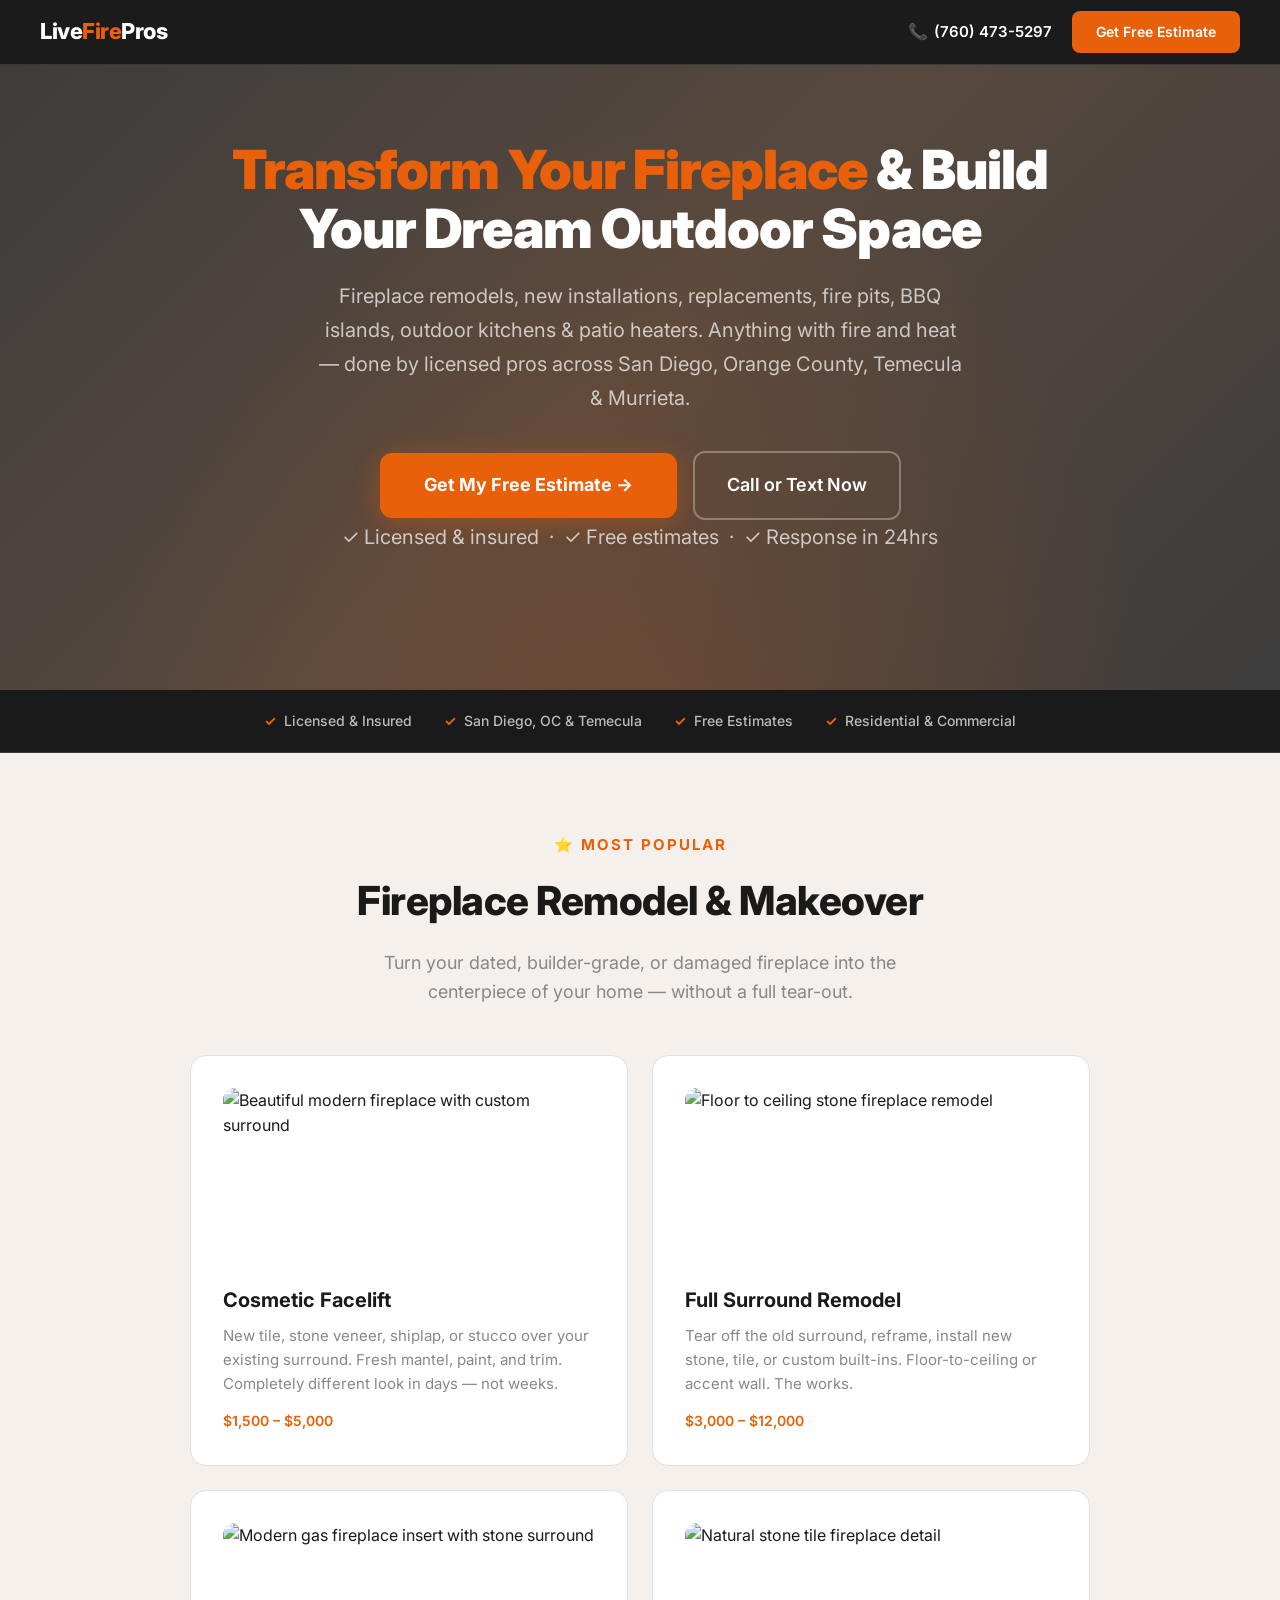
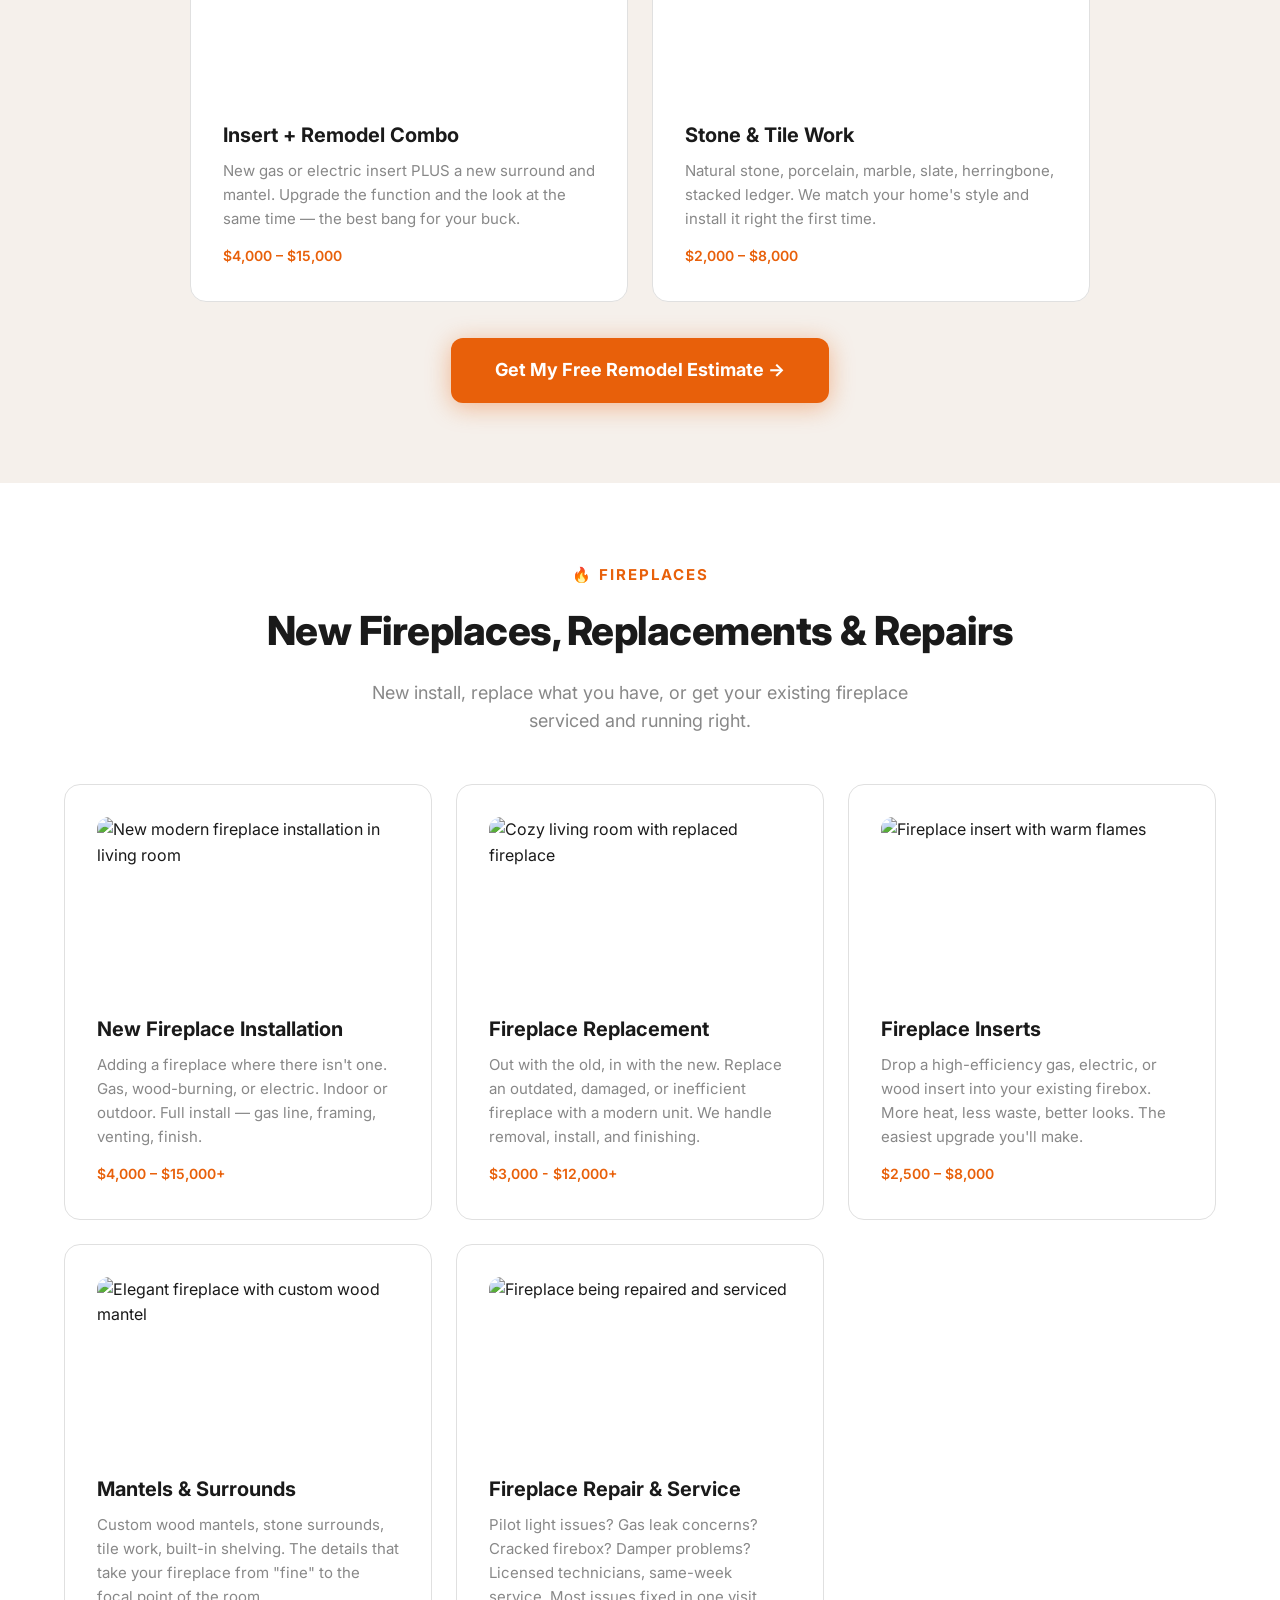
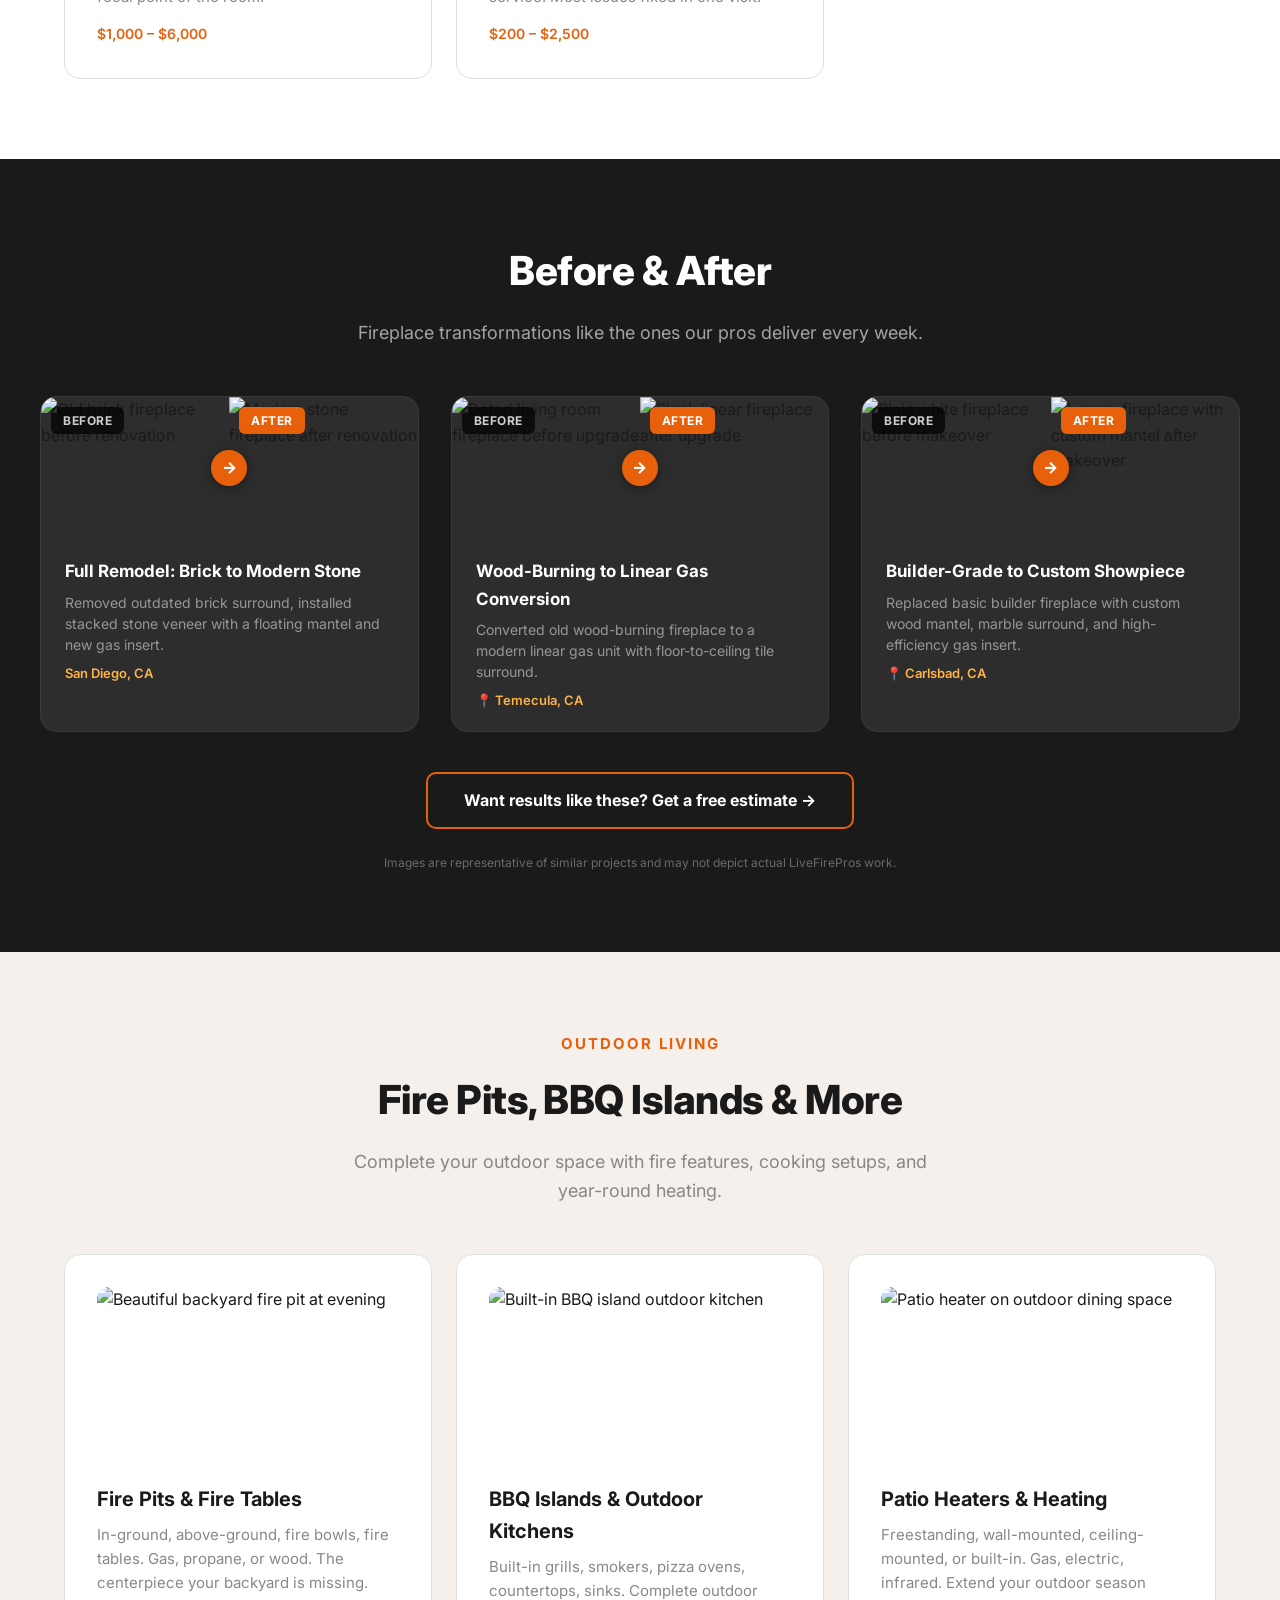
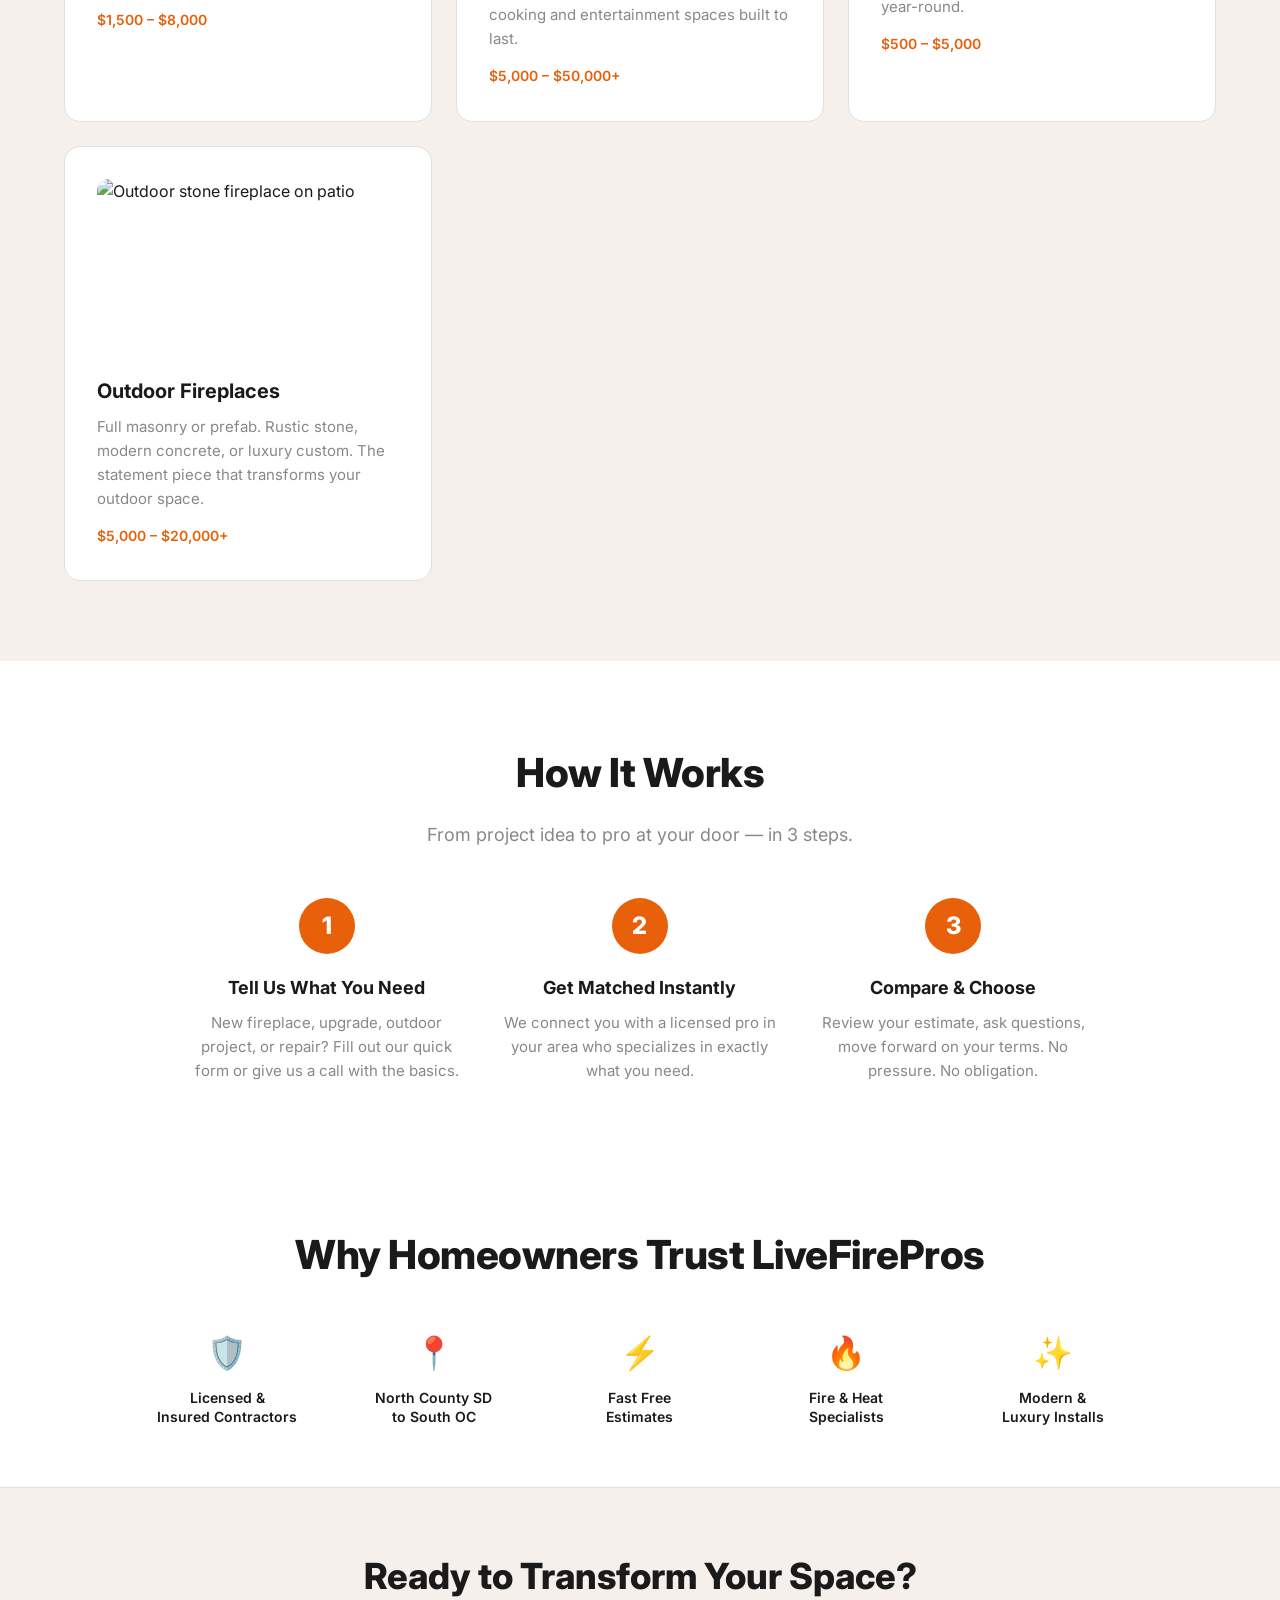
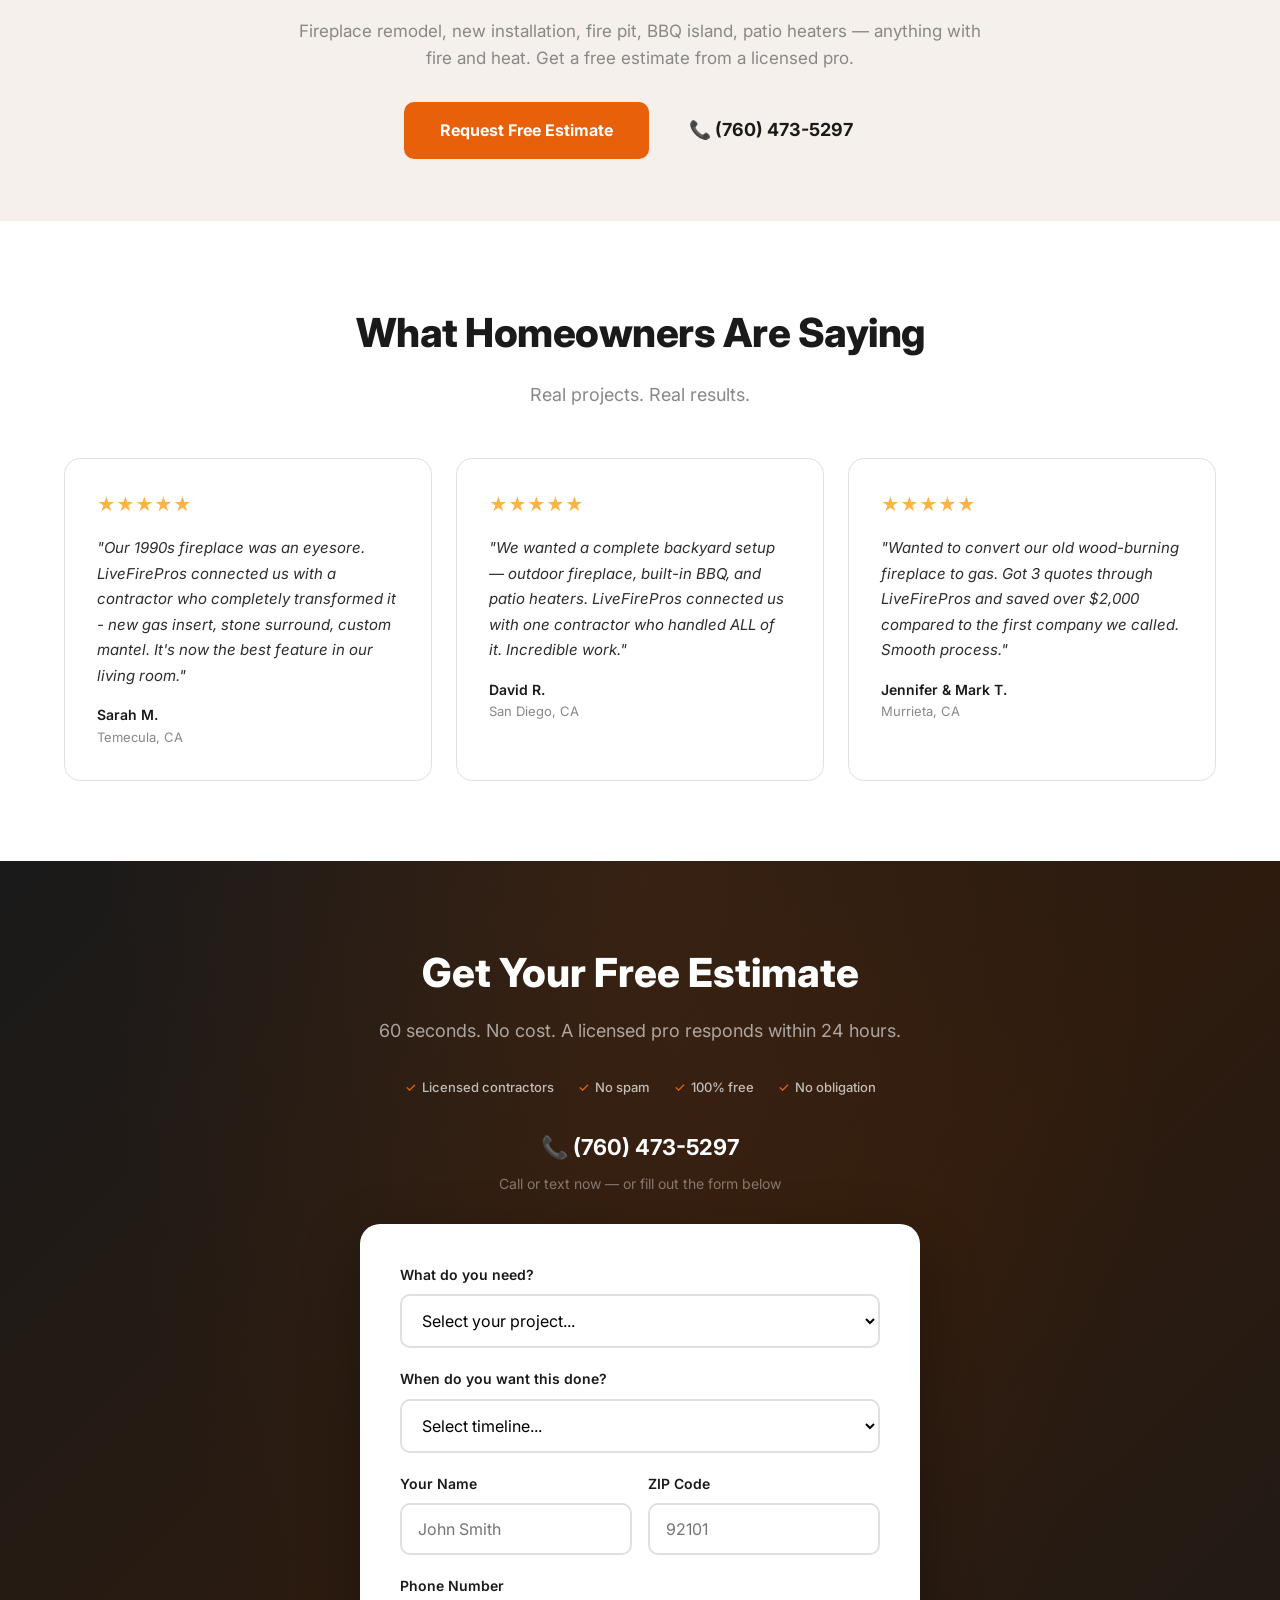
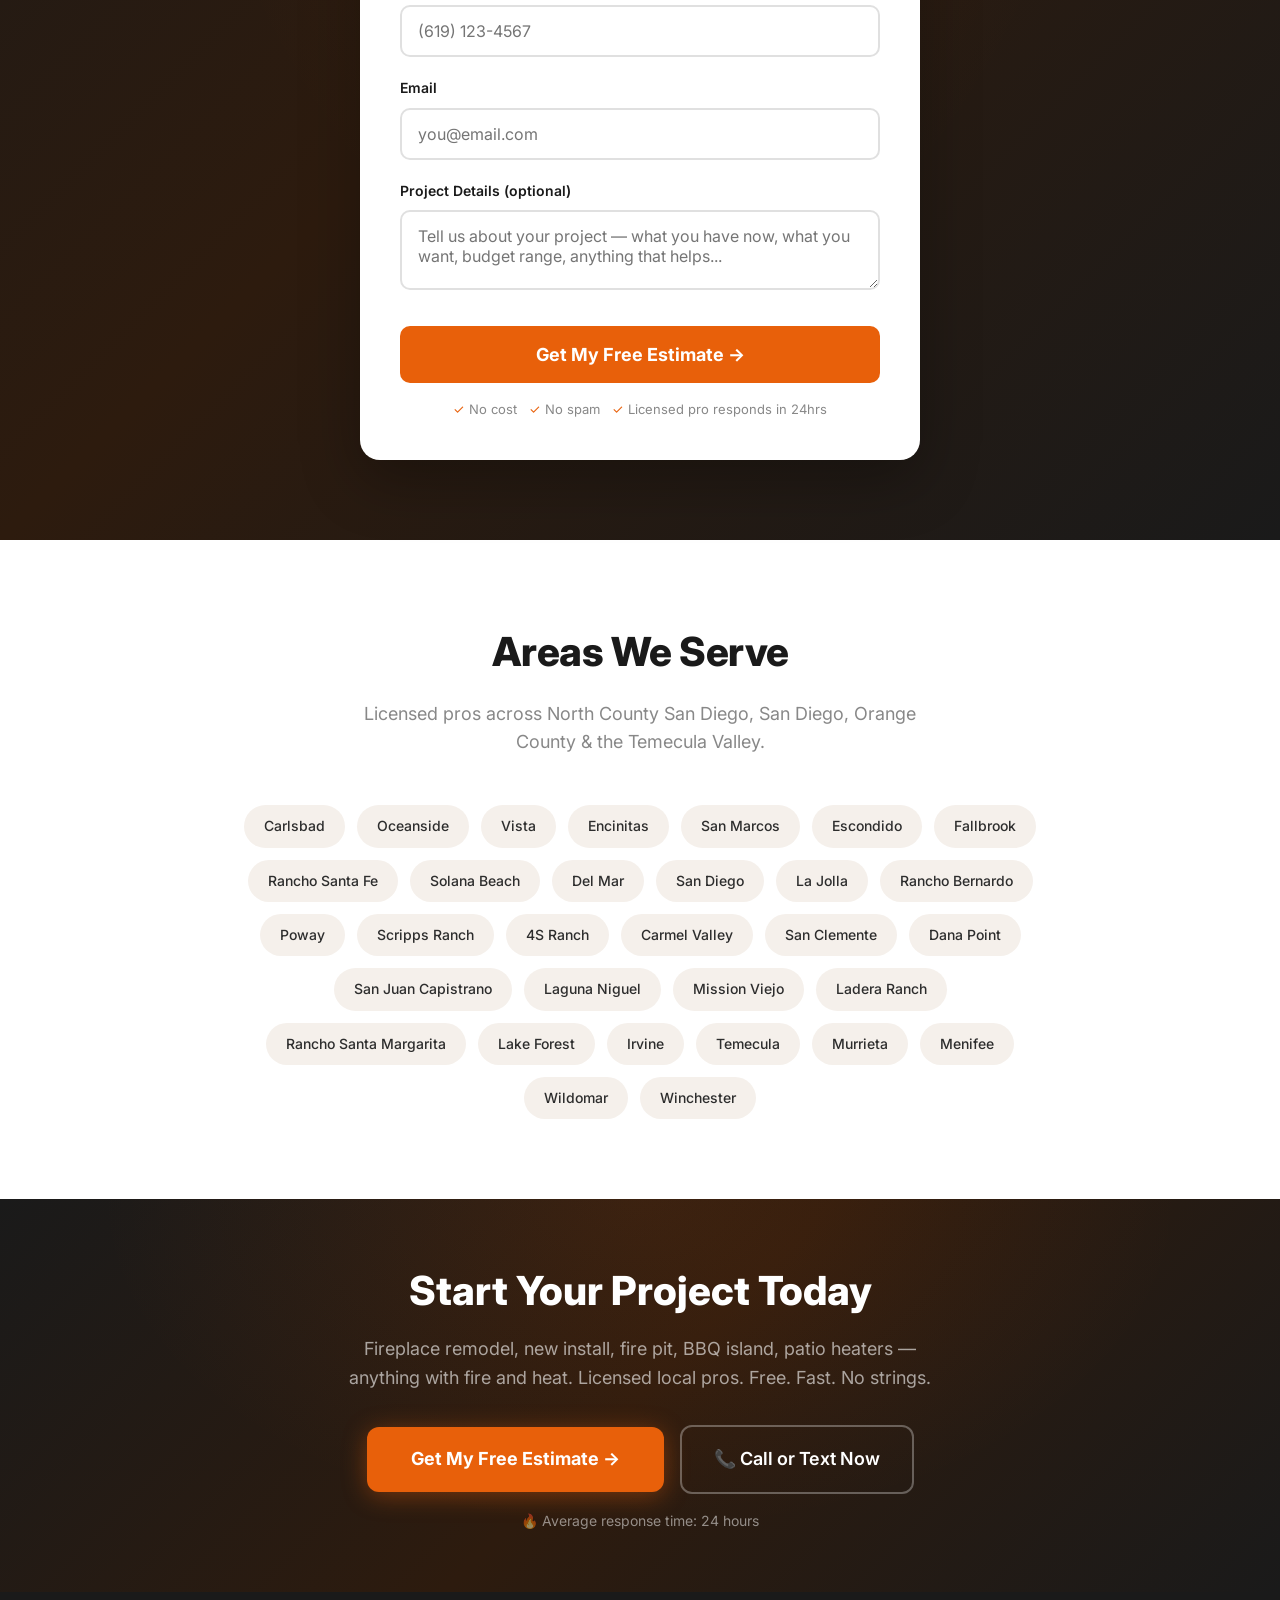
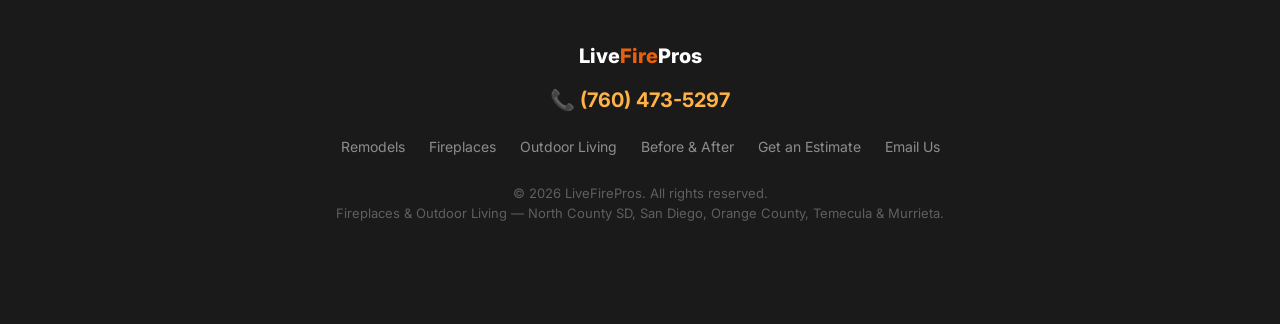
==== index.html @ 53ca2e77 "Add index.html - LiveFirePros main site" ====
<!DOCTYPE html>
<html lang="en">
<head>
  <meta charset="UTF-8">
  <meta name="viewport" content="width=device-width, initial-scale=1.0">
  <title>LiveFirePros — Fireplace Remodel, Installation & Outdoor Living | San Diego, South OC, Temecula</title>
  <meta name="description" content="Fireplace remodels, new installations, replacements, fire pits, BBQ islands, outdoor kitchens & patio heaters. Free estimates from licensed pros in San Diego, North County, Orange County, Temecula & Murrieta.">
  <link rel="preconnect" href="https://fonts.googleapis.com">
  <link href="https://fonts.googleapis.com/css2?family=Inter:wght@400;500;600;700;800;900&display=swap" rel="stylesheet">
  <style>
    *, *::before, *::after { margin: 0; padding: 0; box-sizing: border-box; }

    :root {
      --fire: #E8600A;
      --fire-dark: #C44D00;
      --fire-light: #FF8533;
      --ember: #FFB347;
      --dark: #1A1A1A;
      --dark2: #2D2D2D;
      --dark3: #3A3A3A;
      --light: #F5F0EB;
      --white: #FFFFFF;
      --gray: #888888;
      --gray-light: #E0E0E0;
    }

    html { scroll-behavior: smooth; }

    body {
      font-family: 'Inter', -apple-system, BlinkMacSystemFont, sans-serif;
      color: var(--dark);
      background: var(--white);
      line-height: 1.6;
      -webkit-font-smoothing: antialiased;
    }

    /* === NAV === */
    nav {
      position: fixed; top: 0; width: 100%; z-index: 1000;
      background: rgba(26,26,26,0.97);
      backdrop-filter: blur(10px);
      padding: 0 24px;
      border-bottom: 1px solid var(--dark3);
    }
    .nav-inner {
      max-width: 1200px; margin: 0 auto;
      display: flex; align-items: center; justify-content: space-between;
      height: 64px;
    }
    .logo {
      font-size: 22px; font-weight: 800; color: var(--white);
      text-decoration: none; letter-spacing: -0.5px;
    }
    .logo span { color: var(--fire); }
    .nav-right { display: flex; align-items: center; gap: 20px; }
    .nav-phone {
      color: var(--white); text-decoration: none;
      font-weight: 600; font-size: 15px;
      display: flex; align-items: center; gap: 6px;
      transition: color 0.2s;
    }
    .nav-phone:hover { color: var(--fire); }
    .nav-phone-icon { font-size: 16px; }
    .nav-cta {
      background: var(--fire); color: var(--white);
      padding: 10px 24px; border-radius: 8px;
      text-decoration: none; font-weight: 600; font-size: 14px;
      transition: background 0.2s;
    }
    .nav-cta:hover { background: var(--fire-dark); }

    /* === STICKY MOBILE CALL === */
    .mobile-call {
      display: none;
      position: fixed; bottom: 0; left: 0; right: 0;
      z-index: 999;
      background: var(--fire);
      padding: 16px;
      text-align: center;
    }
    .mobile-call a {
      color: var(--white); text-decoration: none;
      font-weight: 700; font-size: 18px;
      display: flex; align-items: center; justify-content: center; gap: 10px;
    }

    /* === HERO === */
    .hero {
      background: linear-gradient(135deg, rgba(26,26,26,0.85) 0%, rgba(45,27,14,0.8) 50%, rgba(26,26,26,0.85) 100%),
                  url('https://images.unsplash.com/photo-1600607687939-ce8a6c25118c?w=1400&h=800&fit=crop&crop=center') center/cover no-repeat;
      padding: 140px 24px 100px;
      text-align: center;
      position: relative;
      overflow: hidden;
    }
    .hero::before {
      content: '';
      position: absolute; top: 0; left: 0; right: 0; bottom: 0;
      background: radial-gradient(ellipse at 50% 120%, rgba(232,96,10,0.2) 0%, transparent 60%);
    }
    .hero-content { position: relative; max-width: 900px; margin: 0 auto; }
    .hero h1 {
      font-size: clamp(32px, 5vw, 54px);
      font-weight: 900; color: var(--white);
      line-height: 1.1; margin-bottom: 20px;
      letter-spacing: -1px;
    }
    .hero h1 .highlight { color: var(--fire); }
    .hero p {
      font-size: clamp(16px, 2.2vw, 20px);
      color: rgba(255,255,255,0.7);
      max-width: 650px; margin: 0 auto 36px;
      line-height: 1.7;
    }
    .hero-buttons {
      display: flex; align-items: center; justify-content: center;
      gap: 16px; flex-wrap: wrap;
    }
    .hero-cta {
      display: inline-block;
      background: var(--fire); color: var(--white);
      padding: 18px 44px; border-radius: 12px;
      text-decoration: none; font-weight: 700; font-size: 18px;
      transition: all 0.2s;
      box-shadow: 0 4px 24px rgba(232,96,10,0.4);
    }
    .hero-cta:hover {
      background: var(--fire-light);
      transform: translateY(-2px);
      box-shadow: 0 8px 32px rgba(232,96,10,0.5);
    }
    .hero-phone {
      display: inline-flex; align-items: center; gap: 8px;
      color: var(--white); text-decoration: none;
      font-weight: 600; font-size: 18px;
      padding: 18px 32px;
      border: 2px solid rgba(255,255,255,0.3);
      border-radius: 12px;
      transition: all 0.2s;
    }
    .hero-phone:hover {
      border-color: var(--fire);
      background: rgba(232,96,10,0.1);
    }
    .hero-sub {
      margin-top: 20px;
      font-size: 14px; color: rgba(255,255,255,0.5);
    }

    /* === TRUST BAR === */
    .trust-bar {
      background: var(--dark);
      padding: 20px 24px;
      border-bottom: 1px solid var(--dark3);
    }
    .trust-inner {
      max-width: 900px; margin: 0 auto;
      display: flex; justify-content: center; gap: 32px; flex-wrap: wrap;
    }
    .trust-item {
      color: rgba(255,255,255,0.7);
      font-size: 14px; font-weight: 500;
      display: flex; align-items: center; gap: 8px;
    }
    .trust-check { color: var(--fire); font-weight: 700; }

    /* === SECTIONS === */
    .section { padding: 80px 24px; max-width: 1200px; margin: 0 auto; }
    .section-dark { background: var(--light); max-width: 100%; }
    .section-dark .section-inner {
      max-width: 1200px; margin: 0 auto; padding: 80px 24px;
    }
    .section-title {
      font-size: clamp(28px, 4vw, 40px);
      font-weight: 800; text-align: center;
      margin-bottom: 16px; letter-spacing: -0.5px;
    }
    .section-subtitle {
      text-align: center; color: var(--gray);
      font-size: 18px; margin-bottom: 48px;
      max-width: 600px; margin-left: auto; margin-right: auto;
    }

    /* === SERVICES GRID === */
    .services-grid {
      display: grid;
      grid-template-columns: repeat(auto-fit, minmax(300px, 1fr));
      gap: 24px;
    }
    .service-card {
      background: var(--white);
      border: 1px solid var(--gray-light);
      border-radius: 16px; padding: 32px;
      transition: all 0.2s;
    }
    .section-dark .service-card { background: var(--white); }
    .service-card:hover {
      border-color: var(--fire);
      box-shadow: 0 8px 32px rgba(232,96,10,0.08);
      transform: translateY(-2px);
    }
    .service-icon { font-size: 36px; margin-bottom: 16px; display: block; }
    .service-card h3 { font-size: 20px; font-weight: 700; margin-bottom: 8px; }
    .service-card p {
      color: var(--gray); font-size: 15px;
      margin-bottom: 12px; line-height: 1.6;
    }
    .service-price { font-size: 14px; font-weight: 600; color: var(--fire); }
    .service-card-img {
      width: 100%; height: 180px; object-fit: cover;
      border-radius: 12px; margin-bottom: 16px; display: block;
    }

    /* === SERVICE SECTION LABEL === */
    .service-section-label {
      text-align: center;
      font-size: 15px;
      font-weight: 700;
      text-transform: uppercase;
      letter-spacing: 2px;
      color: var(--fire);
      margin-bottom: 12px;
    }

    /* === HOW IT WORKS === */
    .steps {
      display: grid;
      grid-template-columns: repeat(auto-fit, minmax(250px, 1fr));
      gap: 40px; max-width: 900px; margin: 0 auto;
    }
    .step { text-align: center; }
    .step-number {
      width: 56px; height: 56px;
      background: var(--fire); color: var(--white);
      border-radius: 50%;
      display: flex; align-items: center; justify-content: center;
      font-size: 24px; font-weight: 800;
      margin: 0 auto 20px;
    }
    .step h3 { font-size: 18px; font-weight: 700; margin-bottom: 8px; }
    .step p { color: var(--gray); font-size: 15px; line-height: 1.6; }

    /* === BEFORE & AFTER GALLERY === */
    .gallery-section {
      background: var(--dark);
      padding: 80px 24px;
    }
    .gallery-section .section-title { color: var(--white); }
    .gallery-section .section-subtitle { color: rgba(255,255,255,0.6); }
    .gallery-grid {
      max-width: 1200px; margin: 0 auto;
      display: grid;
      grid-template-columns: repeat(auto-fit, minmax(340px, 1fr));
      gap: 32px;
    }
    .gallery-card {
      background: var(--dark2);
      border-radius: 16px; overflow: hidden;
      border: 1px solid var(--dark3);
      transition: all 0.3s;
    }
    .gallery-card:hover {
      border-color: var(--fire);
      transform: translateY(-4px);
      box-shadow: 0 12px 40px rgba(232,96,10,0.15);
    }
    .gallery-images {
      display: grid; grid-template-columns: 1fr 1fr;
      position: relative;
    }
    .gallery-img-wrap {
      position: relative; aspect-ratio: 4/3; overflow: hidden;
    }
    .gallery-img-wrap img {
      width: 100%; height: 100%; object-fit: cover; display: block;
    }
    .gallery-label {
      position: absolute; top: 10px; left: 10px;
      padding: 4px 12px; border-radius: 6px;
      font-size: 12px; font-weight: 700;
      text-transform: uppercase; letter-spacing: 0.5px;
    }
    .label-before { background: rgba(0,0,0,0.7); color: rgba(255,255,255,0.8); }
    .label-after { background: var(--fire); color: var(--white); }
    .gallery-arrow {
      position: absolute; top: 50%; left: 50%;
      transform: translate(-50%, -50%);
      width: 36px; height: 36px;
      background: var(--fire); color: var(--white);
      border-radius: 50%;
      display: flex; align-items: center; justify-content: center;
      font-size: 16px; font-weight: 800; z-index: 2;
      box-shadow: 0 2px 12px rgba(0,0,0,0.4);
    }
    .gallery-info { padding: 20px 24px; }
    .gallery-info h3 {
      color: var(--white); font-size: 17px;
      font-weight: 700; margin-bottom: 6px;
    }
    .gallery-info p {
      color: rgba(255,255,255,0.5);
      font-size: 14px; line-height: 1.5;
    }
    .gallery-info .gallery-location {
      color: var(--ember); font-size: 13px;
      font-weight: 600; margin-top: 8px;
    }
    .gallery-cta {
      text-align: center;
      margin-top: 40px;
    }
    .gallery-cta a {
      display: inline-block;
      border: 2px solid var(--fire);
      color: var(--white);
      padding: 14px 36px;
      border-radius: 10px;
      text-decoration: none;
      font-weight: 700;
      font-size: 16px;
      transition: all 0.2s;
    }
    .gallery-cta a:hover {
      background: var(--fire);
    }

    /* === TRUST BADGES SECTION === */
    .trust-section {
      background: var(--white);
      padding: 60px 24px;
      max-width: 100%;
      border-bottom: 1px solid var(--gray-light);
    }
    .trust-grid {
      max-width: 1000px; margin: 0 auto;
      display: grid;
      grid-template-columns: repeat(auto-fit, minmax(170px, 1fr));
      gap: 32px; text-align: center;
    }
    .trust-badge {
      display: flex; flex-direction: column;
      align-items: center; gap: 10px;
    }
    .trust-badge-icon { font-size: 32px; }
    .trust-badge-text {
      font-size: 14px; font-weight: 600;
      color: var(--dark); line-height: 1.4;
    }

    /* === TESTIMONIALS === */
    .testimonials {
      display: grid;
      grid-template-columns: repeat(auto-fit, minmax(300px, 1fr));
      gap: 24px;
    }
    .testimonial {
      background: var(--white);
      border: 1px solid var(--gray-light);
      border-radius: 16px; padding: 32px;
    }
    .testimonial-stars { color: var(--ember); font-size: 18px; margin-bottom: 16px; }
    .testimonial p {
      font-size: 15px; line-height: 1.7;
      color: var(--dark2); margin-bottom: 16px; font-style: italic;
    }
    .testimonial-author { font-size: 14px; font-weight: 600; color: var(--dark); }
    .testimonial-location { font-size: 13px; color: var(--gray); }

    /* === MID-PAGE CTA === */
    .mid-cta {
      background: var(--light); padding: 60px 24px; text-align: center;
    }
    .mid-cta-inner { max-width: 700px; margin: 0 auto; }
    .mid-cta h2 {
      font-size: clamp(24px, 3.5vw, 36px);
      font-weight: 800; margin-bottom: 12px;
    }
    .mid-cta p { color: var(--gray); font-size: 17px; margin-bottom: 28px; }
    .mid-cta-buttons {
      display: flex; justify-content: center; align-items: center;
      gap: 16px; flex-wrap: wrap;
    }
    .mid-cta .cta-btn {
      display: inline-block; background: var(--fire); color: var(--white);
      padding: 16px 36px; border-radius: 10px;
      text-decoration: none; font-weight: 700; font-size: 16px;
      transition: all 0.2s;
    }
    .mid-cta .cta-btn:hover { background: var(--fire-dark); }
    .mid-cta .cta-phone {
      display: inline-flex; align-items: center; gap: 8px;
      color: var(--dark); text-decoration: none;
      font-weight: 700; font-size: 18px;
      padding: 16px 24px; transition: color 0.2s;
    }
    .mid-cta .cta-phone:hover { color: var(--fire); }

    /* === QUOTE FORM === */
    .form-section {
      background: linear-gradient(135deg, #1A1A1A 0%, #2D1B0E 50%, #1A1A1A 100%);
      padding: 80px 24px; text-align: center; position: relative;
    }
    .form-section::before {
      content: '';
      position: absolute; top: 0; left: 0; right: 0; bottom: 0;
      background: radial-gradient(ellipse at 50% 0%, rgba(232,96,10,0.1) 0%, transparent 60%);
    }
    .form-wrapper { position: relative; max-width: 560px; margin: 0 auto; }
    .form-section h2 {
      font-size: clamp(28px, 4vw, 40px);
      font-weight: 800; color: var(--white); margin-bottom: 12px;
    }
    .form-section .section-subtitle {
      color: rgba(255,255,255,0.6); margin-bottom: 32px;
    }
    .form-trust {
      display: flex; justify-content: center; gap: 24px;
      flex-wrap: wrap; margin-bottom: 32px;
    }
    .form-trust-item {
      color: rgba(255,255,255,0.7); font-size: 13px; font-weight: 500;
      display: flex; align-items: center; gap: 6px;
    }
    .form-trust-item .check { color: var(--fire); }
    .form-phone { margin-bottom: 28px; }
    .form-phone a {
      color: var(--white); text-decoration: none;
      font-size: 22px; font-weight: 700;
      display: inline-flex; align-items: center; gap: 10px;
      transition: color 0.2s;
    }
    .form-phone a:hover { color: var(--ember); }
    .form-phone .or-text {
      display: block; color: rgba(255,255,255,0.4);
      font-size: 14px; margin-top: 8px; font-weight: 400;
    }
    .quote-form {
      background: var(--white); border-radius: 20px;
      padding: 40px; text-align: left;
      box-shadow: 0 20px 60px rgba(0,0,0,0.3);
    }
    .form-group { margin-bottom: 20px; }
    .form-group label {
      display: block; font-size: 14px; font-weight: 600;
      margin-bottom: 8px; color: var(--dark);
    }
    .form-group select,
    .form-group input,
    .form-group textarea {
      width: 100%; padding: 14px 16px;
      border: 2px solid var(--gray-light);
      border-radius: 10px; font-size: 16px;
      font-family: inherit; transition: border-color 0.2s;
      background: var(--white); appearance: auto;
    }
    .form-group textarea { resize: vertical; min-height: 80px; }
    .form-group select:focus,
    .form-group input:focus,
    .form-group textarea:focus { outline: none; border-color: var(--fire); }
    .form-row { display: grid; grid-template-columns: 1fr 1fr; gap: 16px; }
    .form-submit {
      width: 100%; background: var(--fire); color: var(--white);
      padding: 18px; border: none; border-radius: 10px;
      font-size: 18px; font-weight: 700; cursor: pointer;
      transition: all 0.2s; font-family: inherit; margin-top: 8px;
    }
    .form-submit:hover { background: var(--fire-dark); transform: translateY(-1px); }
    .form-note {
      text-align: center; margin-top: 16px;
      font-size: 13px; color: var(--gray);
    }
    .form-note .check { color: var(--fire); }

    /* === LOCATIONS === */
    .locations { text-align: center; }
    .location-tags {
      display: flex; flex-wrap: wrap; justify-content: center;
      gap: 12px; max-width: 800px; margin: 0 auto;
    }
    .location-tag {
      background: var(--light); padding: 10px 20px;
      border-radius: 100px; font-size: 14px; font-weight: 500;
      color: var(--dark2); transition: all 0.2s;
    }
    .location-tag:hover { background: var(--fire); color: var(--white); }

    /* === FOOTER === */
    footer {
      background: var(--dark); color: rgba(255,255,255,0.6);
      padding: 48px 24px 100px; text-align: center;
    }
    .footer-inner { max-width: 900px; margin: 0 auto; }
    .footer-logo {
      font-size: 20px; font-weight: 800;
      color: var(--white); margin-bottom: 12px;
    }
    .footer-logo span { color: var(--fire); }
    .footer-phone { margin-bottom: 20px; }
    .footer-phone a {
      color: var(--ember); text-decoration: none;
      font-size: 20px; font-weight: 700; transition: color 0.2s;
    }
    .footer-phone a:hover { color: var(--fire-light); }
    .footer-links {
      display: flex; justify-content: center; gap: 24px;
      flex-wrap: wrap; margin-bottom: 24px;
    }
    .footer-links a {
      color: rgba(255,255,255,0.5); text-decoration: none;
      font-size: 14px; transition: color 0.2s;
    }
    .footer-links a:hover { color: var(--fire); }
    .footer-copy { font-size: 13px; color: rgba(255,255,255,0.3); }

    /* === RESPONSIVE === */
    @media (max-width: 768px) {
      .mobile-call { display: block; }
      footer { padding-bottom: 120px; }
      .nav-phone { display: none; }
      .gallery-grid { grid-template-columns: 1fr; max-width: 480px; }
    }
    @media (max-width: 640px) {
      .hero { padding: 120px 20px 80px; }
      .hero-cta { padding: 16px 32px; font-size: 16px; }
      .hero-phone { padding: 14px 24px; font-size: 16px; }
      .trust-inner { gap: 16px; }
      .trust-item { font-size: 12px; }
      .form-row { grid-template-columns: 1fr; }
      .quote-form { padding: 28px 20px; }
      .section { padding: 60px 20px; }
      .nav-cta { padding: 8px 16px; font-size: 13px; }
      .steps { gap: 32px; }
      .service-card { padding: 24px; }
      .trust-grid { grid-template-columns: repeat(2, 1fr); gap: 24px; }
      .gallery-grid { grid-template-columns: 1fr; }
    }
  </style>
</head>
<body>

  <!-- NAV -->
  <nav>
    <div class="nav-inner">
      <a href="/" class="logo">Live<span>Fire</span>Pros</a>
      <div class="nav-right">
        <a href="tel:+17604735297" class="nav-phone">
          <span class="nav-phone-icon">📞</span> (760) 473-5297
        </a>
        <a href="#quote" class="nav-cta">Get Free Estimate</a>
      </div>
    </div>
  </nav>

  <!-- HERO -->
  <section class="hero">
    <div class="hero-content">
      <h1><span class="highlight">Transform Your Fireplace</span> & Build Your Dream Outdoor Space</h1>
      <p>Fireplace remodels, new installations, replacements, fire pits, BBQ islands, outdoor kitchens & patio heaters. Anything with fire and heat — done by licensed pros across San Diego, Orange County, Temecula & Murrieta.</p>
      <div class="hero-buttons">
        <a href="#quote" class="hero-cta">Get My Free Estimate →</a>
        <a href="tel:+17604735297" class="hero-phone">Call or Text Now</a>
      </div>
      <p class="hero-sub">✓ Licensed & insured &nbsp;·&nbsp; ✓ Free estimates &nbsp;·&nbsp; ✓ Response in 24hrs</p>
    </div>
  </section>

  <!-- TRUST BAR -->
  <div class="trust-bar">
    <div class="trust-inner">
      <div class="trust-item"><span class="trust-check">✓</span> Licensed & Insured</div>
      <div class="trust-item"><span class="trust-check">✓</span> San Diego, OC & Temecula</div>
      <div class="trust-item"><span class="trust-check">✓</span> Free Estimates</div>
      <div class="trust-item"><span class="trust-check">✓</span> Residential & Commercial</div>
    </div>
  </div>

  <!-- FIREPLACE REMODEL HERO SECTION -->
  <section class="section-dark" id="remodel">
    <div class="section-inner">
      <div class="service-section-label">⭐ Most Popular</div>
      <h2 class="section-title">Fireplace Remodel & Makeover</h2>
      <p class="section-subtitle">Turn your dated, builder-grade, or damaged fireplace into the centerpiece of your home — without a full tear-out.</p>
      <div class="services-grid" style="max-width:900px; margin:0 auto;">

        <div class="service-card">
          <img class="service-card-img" src="https://images.unsplash.com/photo-1600585154526-990dced4db0d?w=600&h=400&fit=crop&crop=center" alt="Beautiful modern fireplace with custom surround" loading="lazy">
          <h3>Cosmetic Facelift</h3>
          <p>New tile, stone veneer, shiplap, or stucco over your existing surround. Fresh mantel, paint, and trim. Completely different look in days — not weeks.</p>
          <span class="service-price">$1,500 – $5,000</span>
        </div>

        <div class="service-card">
          <img class="service-card-img" src="https://images.unsplash.com/photo-1615529328331-f8917597711f?w=600&h=400&fit=crop&crop=center" alt="Floor to ceiling stone fireplace remodel" loading="lazy">
          <h3>Full Surround Remodel</h3>
          <p>Tear off the old surround, reframe, install new stone, tile, or custom built-ins. Floor-to-ceiling or accent wall. The works.</p>
          <span class="service-price">$3,000 – $12,000</span>
        </div>

        <div class="service-card">
          <img class="service-card-img" src="https://images.unsplash.com/photo-1598928636135-d146006ff4be?w=600&h=400&fit=crop&crop=center" alt="Modern gas fireplace insert with stone surround" loading="lazy">
          <h3>Insert + Remodel Combo</h3>
          <p>New gas or electric insert PLUS a new surround and mantel. Upgrade the function and the look at the same time — the best bang for your buck.</p>
          <span class="service-price">$4,000 – $15,000</span>
        </div>

        <div class="service-card">
          <img class="service-card-img" src="https://images.unsplash.com/photo-1600573472592-401b489a3cdc?w=600&h=400&fit=crop&crop=center" alt="Natural stone tile fireplace detail" loading="lazy">
          <h3>Stone & Tile Work</h3>
          <p>Natural stone, porcelain, marble, slate, herringbone, stacked ledger. We match your home's style and install it right the first time.</p>
          <span class="service-price">$2,000 – $8,000</span>
        </div>

      </div>
      <div style="text-align:center; margin-top:36px;">
        <a href="#quote" class="hero-cta" style="display:inline-block;">Get My Free Remodel Estimate →</a>
      </div>
    </div>
  </section>

  <!-- FIREPLACE SERVICES -->
  <section class="section" id="services">
    <div class="service-section-label">🔥 Fireplaces</div>
    <h2 class="section-title">New Fireplaces, Replacements & Repairs</h2>
    <p class="section-subtitle">New install, replace what you have, or get your existing fireplace serviced and running right.</p>
    <div class="services-grid">

      <div class="service-card">
        <img class="service-card-img" src="https://images.unsplash.com/photo-1600566753190-17f0baa2a6c3?w=600&h=400&fit=crop&crop=center" alt="New modern fireplace installation in living room" loading="lazy">
        <h3>New Fireplace Installation</h3>
        <p>Adding a fireplace where there isn't one. Gas, wood-burning, or electric. Indoor or outdoor. Full install — gas line, framing, venting, finish.</p>
        <span class="service-price">$4,000 – $15,000+</span>
      </div>

      <div class="service-card">
        <img class="service-card-img" src="https://images.unsplash.com/photo-1600210492493-0946911123ea?w=600&h=400&fit=crop&crop=center" alt="Cozy living room with replaced fireplace" loading="lazy">
        <h3>Fireplace Replacement</h3>
        <p>Out with the old, in with the new. Replace an outdated, damaged, or inefficient fireplace with a modern unit. We handle removal, install, and finishing.</p>
        <span class="service-price">$3,000 - $12,000+</span>
      </div>

      <div class="service-card">
        <img class="service-card-img" src="https://images.unsplash.com/photo-1543076499-a6133cb932fd?w=600&h=400&fit=crop&crop=center" alt="Fireplace insert with warm flames" loading="lazy">
        <h3>Fireplace Inserts</h3>
        <p>Drop a high-efficiency gas, electric, or wood insert into your existing firebox. More heat, less waste, better looks. The easiest upgrade you'll make.</p>
        <span class="service-price">$2,500 – $8,000</span>
      </div>

      <div class="service-card">
        <img class="service-card-img" src="https://images.unsplash.com/photo-1600585154340-be6161a56a0c?w=600&h=400&fit=crop&crop=center" alt="Elegant fireplace with custom wood mantel" loading="lazy">
        <h3>Mantels & Surrounds</h3>
        <p>Custom wood mantels, stone surrounds, tile work, built-in shelving. The details that take your fireplace from "fine" to the focal point of the room.</p>
        <span class="service-price">$1,000 – $6,000</span>
      </div>

      <div class="service-card">
        <img class="service-card-img" src="https://images.unsplash.com/photo-1600607687644-c7171b42498f?w=600&h=400&fit=crop&crop=center" alt="Fireplace being repaired and serviced" loading="lazy">
        <h3>Fireplace Repair & Service</h3>
        <p>Pilot light issues? Gas leak concerns? Cracked firebox? Damper problems? Licensed technicians, same-week service. Most issues fixed in one visit.</p>
        <span class="service-price">$200 – $2,500</span>
      </div>

    </div>
  </section>

  <!-- BEFORE & AFTER GALLERY -->
  <section class="gallery-section" id="gallery">
    <h2 class="section-title">Before & After</h2>
    <p class="section-subtitle">Fireplace transformations like the ones our pros deliver every week.</p>
    <div class="gallery-grid">

      <div class="gallery-card">
        <div class="gallery-images">
          <div class="gallery-img-wrap">
            <img src="https://images.unsplash.com/photo-1558618666-fcd25c85f82e?w=600&h=450&fit=crop&crop=center" alt="Old brick fireplace before renovation" loading="lazy">
            <span class="gallery-label label-before">Before</span>
          </div>
          <div class="gallery-img-wrap">
            <img src="https://images.unsplash.com/photo-1600607686527-6fb886090705?w=600&h=450&fit=crop&crop=center" alt="Modern stone fireplace after renovation" loading="lazy">
            <span class="gallery-label label-after">After</span>
          </div>
          <span class="gallery-arrow">→</span>
        </div>
        <div class="gallery-info">
          <h3>Full Remodel: Brick to Modern Stone</h3>
          <p>Removed outdated brick surround, installed stacked stone veneer with a floating mantel and new gas insert.</p>
          <div class="gallery-location">San Diego, CA</div>
        </div>
      </div>

      <div class="gallery-card">
        <div class="gallery-images">
          <div class="gallery-img-wrap">
            <img src="https://images.unsplash.com/photo-1513694203232-719a280e022f?w=600&h=450&fit=crop&crop=center" alt="Dated living room fireplace before upgrade" loading="lazy">
            <span class="gallery-label label-before">Before</span>
          </div>
          <div class="gallery-img-wrap">
            <img src="https://images.unsplash.com/photo-1616046229478-9901c5536a45?w=600&h=450&fit=crop&crop=center" alt="Sleek linear fireplace after upgrade" loading="lazy">
            <span class="gallery-label label-after">After</span>
          </div>
          <span class="gallery-arrow">→</span>
        </div>
        <div class="gallery-info">
          <h3>Wood-Burning to Linear Gas Conversion</h3>
          <p>Converted old wood-burning fireplace to a modern linear gas unit with floor-to-ceiling tile surround.</p>
          <div class="gallery-location">📍 Temecula, CA</div>
        </div>
      </div>

      <div class="gallery-card">
        <div class="gallery-images">
          <div class="gallery-img-wrap">
            <img src="https://images.unsplash.com/photo-1560448204-603b3fc33ddc?w=600&h=450&fit=crop&crop=center" alt="Plain white fireplace before makeover" loading="lazy">
            <span class="gallery-label label-before">Before</span>
          </div>
          <div class="gallery-img-wrap">
            <img src="https://images.unsplash.com/photo-1600585154526-990dced4db0d?w=600&h=450&fit=crop&crop=center" alt="Luxury fireplace with custom mantel after makeover" loading="lazy">
            <span class="gallery-label label-after">After</span>
          </div>
          <span class="gallery-arrow">→</span>
        </div>
        <div class="gallery-info">
          <h3>Builder-Grade to Custom Showpiece</h3>
          <p>Replaced basic builder fireplace with custom wood mantel, marble surround, and high-efficiency gas insert.</p>
          <div class="gallery-location">📍 Carlsbad, CA</div>
        </div>
      </div>

    </div>
    <div class="gallery-cta">
      <a href="#quote">Want results like these? Get a free estimate →</a>
    </div>
    <p style="text-align:center; margin-top:24px; font-size:12px; color:rgba(255,255,255,0.35);">Images are representative of similar projects and may not depict actual LiveFirePros work.</p>
  </section>

  <!-- OUTDOOR LIVING SERVICES -->
  <section class="section-dark" id="outdoor">
    <div class="section-inner">
      <div class="service-section-label">Outdoor Living</div>
      <h2 class="section-title">Fire Pits, BBQ Islands & More</h2>
      <p class="section-subtitle">Complete your outdoor space with fire features, cooking setups, and year-round heating.</p>
      <div class="services-grid">

        <div class="service-card">
          <img class="service-card-img" src="https://images.unsplash.com/photo-1577473403731-a36ec9087f44?w=600&h=400&fit=crop&crop=center" alt="Beautiful backyard fire pit at evening" loading="lazy">
          <h3>Fire Pits & Fire Tables</h3>
          <p>In-ground, above-ground, fire bowls, fire tables. Gas, propane, or wood. The centerpiece your backyard is missing.</p>
          <span class="service-price">$1,500 – $8,000</span>
        </div>

        <div class="service-card">
          <img class="service-card-img" src="https://images.unsplash.com/photo-1529692236671-f1f6cf9683ba?w=600&h=400&fit=crop&crop=center" alt="Built-in BBQ island outdoor kitchen" loading="lazy">
          <h3>BBQ Islands & Outdoor Kitchens</h3>
          <p>Built-in grills, smokers, pizza ovens, countertops, sinks. Complete outdoor cooking and entertainment spaces built to last.</p>
          <span class="service-price">$5,000 – $50,000+</span>
        </div>

        <div class="service-card">
          <img class="service-card-img" src="https://images.unsplash.com/photo-1600585154084-4e5fe7c39198?w=600&h=400&fit=crop&crop=center" alt="Patio heater on outdoor dining space" loading="lazy">
          <h3>Patio Heaters & Heating</h3>
          <p>Freestanding, wall-mounted, ceiling-mounted, or built-in. Gas, electric, infrared. Extend your outdoor season year-round.</p>
          <span class="service-price">$500 – $5,000</span>
        </div>

        <div class="service-card">
          <img class="service-card-img" src="https://images.unsplash.com/photo-1564078516393-cf04bd966897?w=600&h=400&fit=crop&crop=center" alt="Outdoor stone fireplace on patio" loading="lazy">
          <h3>Outdoor Fireplaces</h3>
          <p>Full masonry or prefab. Rustic stone, modern concrete, or luxury custom. The statement piece that transforms your outdoor space.</p>
          <span class="service-price">$5,000 – $20,000+</span>
        </div>

      </div>
    </div>
  </section>

  <!-- HOW IT WORKS -->
  <section class="section">
    <h2 class="section-title">How It Works</h2>
    <p class="section-subtitle">From project idea to pro at your door — in 3 steps.</p>
    <div class="steps">
      <div class="step">
        <div class="step-number">1</div>
        <h3>Tell Us What You Need</h3>
        <p>New fireplace, upgrade, outdoor project, or repair? Fill out our quick form or give us a call with the basics.</p>
      </div>
      <div class="step">
        <div class="step-number">2</div>
        <h3>Get Matched Instantly</h3>
        <p>We connect you with a licensed pro in your area who specializes in exactly what you need.</p>
      </div>
      <div class="step">
        <div class="step-number">3</div>
        <h3>Compare & Choose</h3>
        <p>Review your estimate, ask questions, move forward on your terms. No pressure. No obligation.</p>
      </div>
    </div>
  </section>

  <!-- TRUST BADGES -->
  <section class="trust-section">
    <h2 class="section-title" style="margin-bottom: 40px;">Why Homeowners Trust LiveFirePros</h2>
    <div class="trust-grid">
      <div class="trust-badge">
        <span class="trust-badge-icon">🛡️</span>
        <span class="trust-badge-text">Licensed &<br>Insured Contractors</span>
      </div>
      <div class="trust-badge">
        <span class="trust-badge-icon">📍</span>
        <span class="trust-badge-text">North County SD<br>to South OC</span>
      </div>
      <div class="trust-badge">
        <span class="trust-badge-icon">⚡</span>
        <span class="trust-badge-text">Fast Free<br>Estimates</span>
      </div>
      <div class="trust-badge">
        <span class="trust-badge-icon">🔥</span>
        <span class="trust-badge-text">Fire & Heat<br>Specialists</span>
      </div>
      <div class="trust-badge">
        <span class="trust-badge-icon">✨</span>
        <span class="trust-badge-text">Modern &<br>Luxury Installs</span>
      </div>
    </div>
  </section>

  <!-- MID-PAGE CTA -->
  <section class="mid-cta">
    <div class="mid-cta-inner">
      <h2>Ready to Transform Your Space?</h2>
      <p>Fireplace remodel, new installation, fire pit, BBQ island, patio heaters — anything with fire and heat. Get a free estimate from a licensed pro.</p>
      <div class="mid-cta-buttons">
        <a href="#quote" class="cta-btn">Request Free Estimate</a>
        <a href="tel:+17604735297" class="cta-phone">📞 (760) 473-5297</a>
      </div>
    </div>
  </section>

  <!-- TESTIMONIALS -->
  <section class="section">
    <h2 class="section-title">What Homeowners Are Saying</h2>
    <p class="section-subtitle">Real projects. Real results.</p>
    <div class="testimonials">

      <div class="testimonial">
        <div class="testimonial-stars">★★★★★</div>
        <p>"Our 1990s fireplace was an eyesore. LiveFirePros connected us with a contractor who completely transformed it - new gas insert, stone surround, custom mantel. It's now the best feature in our living room."</p>
        <div class="testimonial-author">Sarah M.</div>
        <div class="testimonial-location">Temecula, CA</div>
      </div>

      <div class="testimonial">
        <div class="testimonial-stars">★★★★★</div>
        <p>"We wanted a complete backyard setup — outdoor fireplace, built-in BBQ, and patio heaters. LiveFirePros connected us with one contractor who handled ALL of it. Incredible work."</p>
        <div class="testimonial-author">David R.</div>
        <div class="testimonial-location">San Diego, CA</div>
      </div>

      <div class="testimonial">
        <div class="testimonial-stars">★★★★★</div>
        <p>"Wanted to convert our old wood-burning fireplace to gas. Got 3 quotes through LiveFirePros and saved over $2,000 compared to the first company we called. Smooth process."</p>
        <div class="testimonial-author">Jennifer & Mark T.</div>
        <div class="testimonial-location">Murrieta, CA</div>
      </div>

    </div>
  </section>

  <!-- QUOTE FORM -->
  <section class="form-section" id="quote">
    <div class="form-wrapper">
      <h2>Get Your Free Estimate</h2>
      <p class="section-subtitle">60 seconds. No cost. A licensed pro responds within 24 hours.</p>

      <div class="form-trust">
        <span class="form-trust-item"><span class="check">✓</span> Licensed contractors</span>
        <span class="form-trust-item"><span class="check">✓</span> No spam</span>
        <span class="form-trust-item"><span class="check">✓</span> 100% free</span>
        <span class="form-trust-item"><span class="check">✓</span> No obligation</span>
      </div>

      <div class="form-phone">
        <a href="tel:+17604735297">📞 (760) 473-5297</a>
        <span class="or-text">Call or text now — or fill out the form below</span>
      </div>

      <form class="quote-form" name="quote" method="POST" data-netlify="true" netlify-honeypot="bot-field" action="/thank-you.html">
        <p style="display:none"><label>Don't fill this out: <input name="bot-field"></label></p>

        <div class="form-group">
          <label for="project">What do you need?</label>
          <select id="project" name="project" required>
            <option value="" disabled selected>Select your project...</option>
            <optgroup label="Fireplaces">
              <option value="Fireplace Remodel">⭐ Fireplace Remodel / Makeover</option>
              <option value="New Fireplace Installation">New Fireplace Installation</option>
              <option value="Fireplace Replacement">Replace My Existing Fireplace</option>
              <option value="Fireplace Insert">Fireplace Insert (Gas / Electric / Wood)</option>
              <option value="Mantel & Surround">New Mantel or Surround</option>
              <option value="Fuel Conversion">Convert Wood-Burning to Gas</option>
              <option value="Fireplace Repair">Fireplace Repair & Service</option>
            </optgroup>
            <optgroup label="Outdoor Living">
              <option value="Fire Pit">Fire Pit or Fire Table</option>
              <option value="BBQ / Outdoor Kitchen">BBQ Island or Outdoor Kitchen</option>
              <option value="Outdoor Fireplace">Outdoor Fireplace</option>
              <option value="Patio Heater">Patio Heater Installation</option>
            </optgroup>
            <option value="Gas Line">Gas Line Installation</option>
            <option value="Chimney">Chimney Sweep & Inspection</option>
            <option value="Other">Other / Not Sure</option>
          </select>
        </div>

        <div class="form-group">
          <label for="timeline">When do you want this done?</label>
          <select id="timeline" name="timeline" required>
            <option value="" disabled selected>Select timeline...</option>
            <option value="ASAP">ASAP — As soon as possible</option>
            <option value="2 Weeks">Within 2 weeks</option>
            <option value="1 Month">Within a month</option>
            <option value="Planning">Just planning / getting quotes</option>
          </select>
        </div>

        <div class="form-row">
          <div class="form-group">
            <label for="name">Your Name</label>
            <input type="text" id="name" name="name" placeholder="John Smith" required>
          </div>
          <div class="form-group">
            <label for="zip">ZIP Code</label>
            <input type="text" id="zip" name="zip" placeholder="92101" required pattern="[0-9]{5}" maxlength="5">
          </div>
        </div>

        <div class="form-group">
          <label for="phone">Phone Number</label>
          <input type="tel" id="phone" name="phone" placeholder="(619) 123-4567" required>
        </div>

        <div class="form-group">
          <label for="email">Email</label>
          <input type="email" id="email" name="email" placeholder="you@email.com" required>
        </div>

        <div class="form-group">
          <label for="details">Project Details (optional)</label>
          <textarea id="details" name="details" placeholder="Tell us about your project — what you have now, what you want, budget range, anything that helps..."></textarea>
        </div>

        <button type="submit" class="form-submit">Get My Free Estimate →</button>

        <p class="form-note"><span class="check">✓</span> No cost &nbsp;&nbsp;<span class="check">✓</span> No spam &nbsp;&nbsp;<span class="check">✓</span> Licensed pro responds in 24hrs</p>
      </form>
    </div>
  </section>

  <!-- LOCATIONS -->
  <section class="section locations">
    <h2 class="section-title">Areas We Serve</h2>
    <p class="section-subtitle">Licensed pros across North County San Diego, San Diego, Orange County & the Temecula Valley.</p>
    <div class="location-tags">
      <!-- North County San Diego -->
      <span class="location-tag">Carlsbad</span>
      <span class="location-tag">Oceanside</span>
      <span class="location-tag">Vista</span>
      <span class="location-tag">Encinitas</span>
      <span class="location-tag">San Marcos</span>
      <span class="location-tag">Escondido</span>
      <span class="location-tag">Fallbrook</span>
      <span class="location-tag">Rancho Santa Fe</span>
      <span class="location-tag">Solana Beach</span>
      <span class="location-tag">Del Mar</span>
      <!-- San Diego -->
      <span class="location-tag">San Diego</span>
      <span class="location-tag">La Jolla</span>
      <span class="location-tag">Rancho Bernardo</span>
      <span class="location-tag">Poway</span>
      <span class="location-tag">Scripps Ranch</span>
      <span class="location-tag">4S Ranch</span>
      <span class="location-tag">Carmel Valley</span>
      <!-- Orange County -->
      <span class="location-tag">San Clemente</span>
      <span class="location-tag">Dana Point</span>
      <span class="location-tag">San Juan Capistrano</span>
      <span class="location-tag">Laguna Niguel</span>
      <span class="location-tag">Mission Viejo</span>
      <span class="location-tag">Ladera Ranch</span>
      <span class="location-tag">Rancho Santa Margarita</span>
      <span class="location-tag">Lake Forest</span>
      <span class="location-tag">Irvine</span>
      <!-- Temecula / Murrieta -->
      <span class="location-tag">Temecula</span>
      <span class="location-tag">Murrieta</span>
      <span class="location-tag">Menifee</span>
      <span class="location-tag">Wildomar</span>
      <span class="location-tag">Winchester</span>
    </div>
  </section>

  <!-- BOTTOM CTA -->
  <section class="form-section" style="padding: 60px 24px;">
    <div style="position:relative; max-width: 700px; margin: 0 auto;">
      <h2>Start Your Project Today</h2>
      <p class="section-subtitle">Fireplace remodel, new install, fire pit, BBQ island, patio heaters — anything with fire and heat. Licensed local pros. Free. Fast. No strings.</p>
      <div class="hero-buttons">
        <a href="#quote" class="hero-cta">Get My Free Estimate →</a>
        <a href="tel:+17604735297" class="hero-phone">📞 Call or Text Now</a>
      </div>
      <p class="hero-sub" style="margin-top:16px;">🔥 Average response time: 24 hours</p>
    </div>
  </section>

  <!-- FOOTER -->
  <footer>
    <div class="footer-inner">
      <div class="footer-logo">Live<span>Fire</span>Pros</div>
      <div class="footer-phone">
        <a href="tel:+17604735297">📞 (760) 473-5297</a>
      </div>
      <div class="footer-links">
        <a href="#remodel">Remodels</a>
        <a href="#services">Fireplaces</a>
        <a href="#outdoor">Outdoor Living</a>
        <a href="#gallery">Before & After</a>
        <a href="#quote">Get an Estimate</a>
        <a href="mailto:info@livefirepros.com">Email Us</a>
      </div>
      <p class="footer-copy">© 2026 LiveFirePros. All rights reserved.<br>Fireplaces & Outdoor Living — North County SD, San Diego, Orange County, Temecula & Murrieta.</p>
    </div>
  </footer>

  <!-- STICKY MOBILE CALL BUTTON -->
  <div class="mobile-call">
    <a href="tel:+17604735297">📞 Call or Text Now — (760) 473-5297</a>
  </div>

  <!-- Smooth scroll -->
  <script>
    document.querySelectorAll('a[href^="#"]').forEach(a => {
      a.addEventListener('click', e => {
        e.preventDefault();
        const target = document.querySelector(a.getAttribute('href'));
        if (target) target.scrollIntoView({ behavior: 'smooth', block: 'start' });
      });
    });
  </script>

</body>
</html>
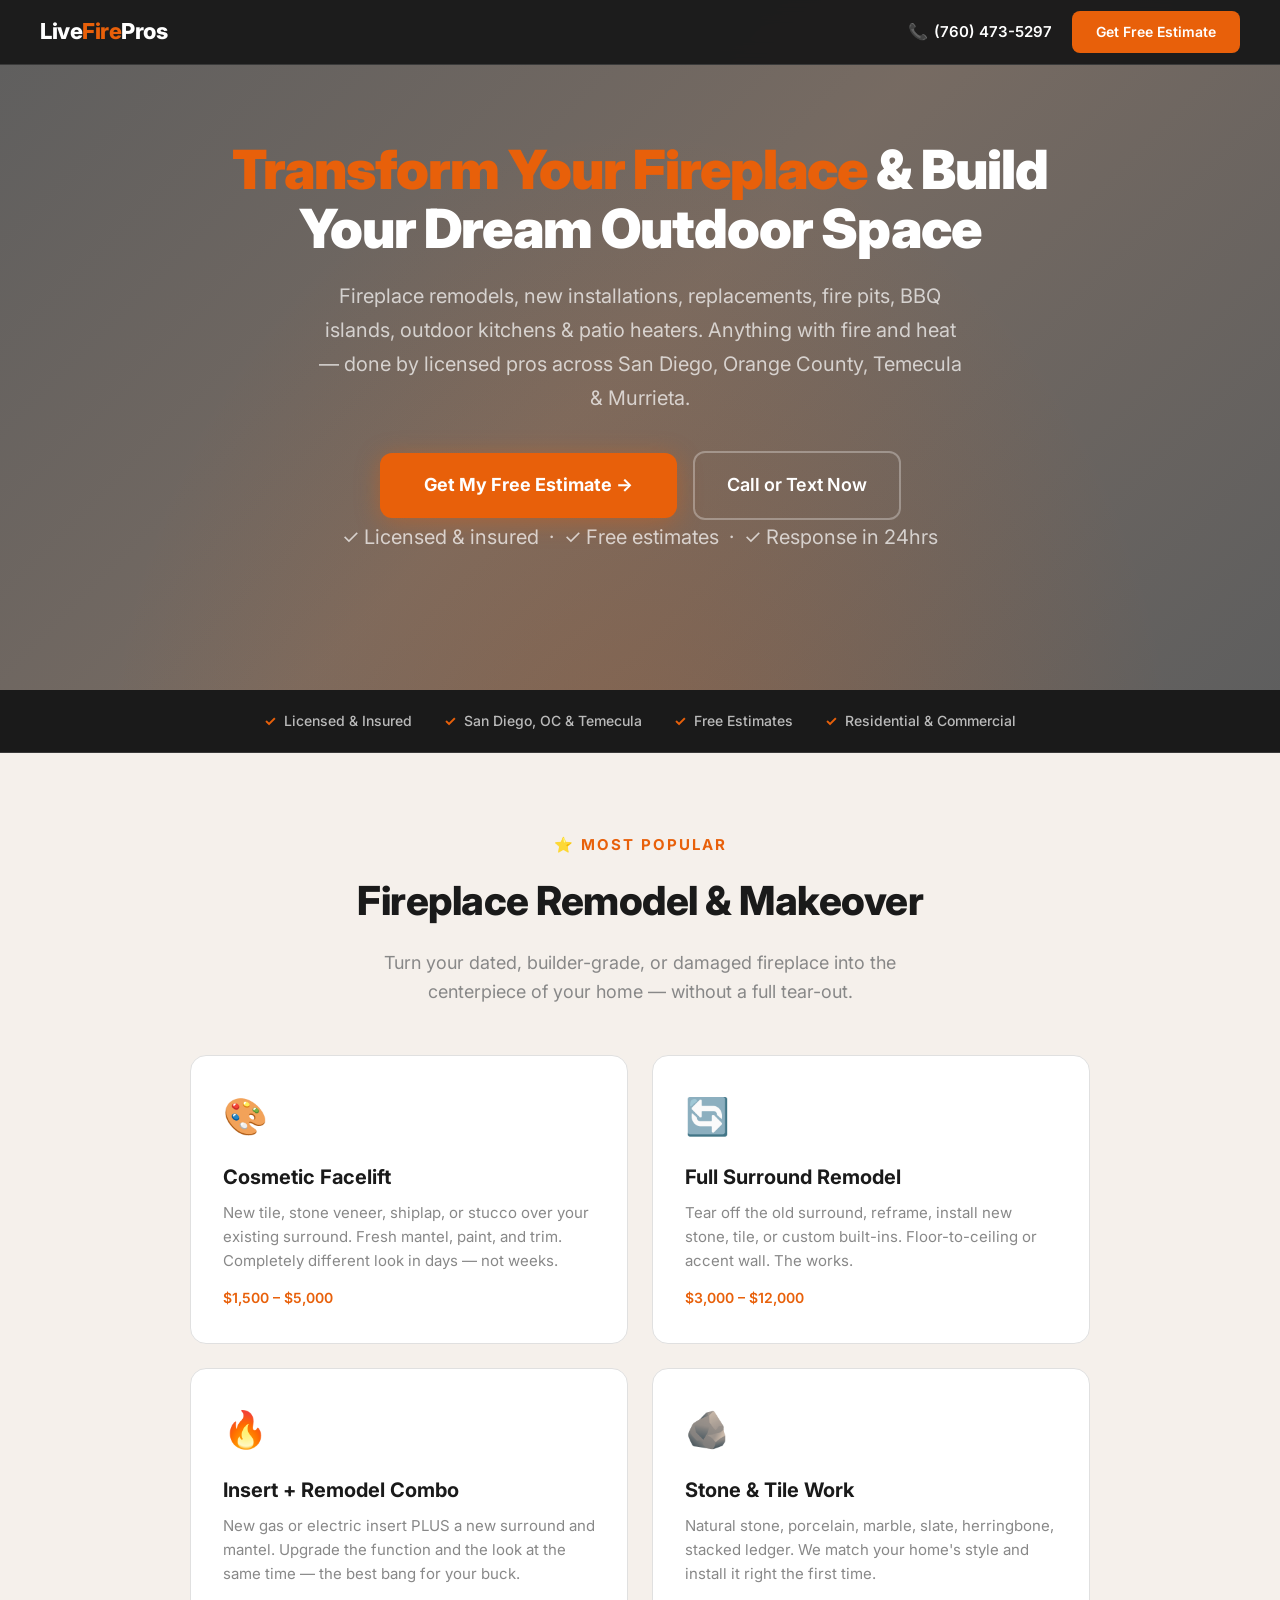
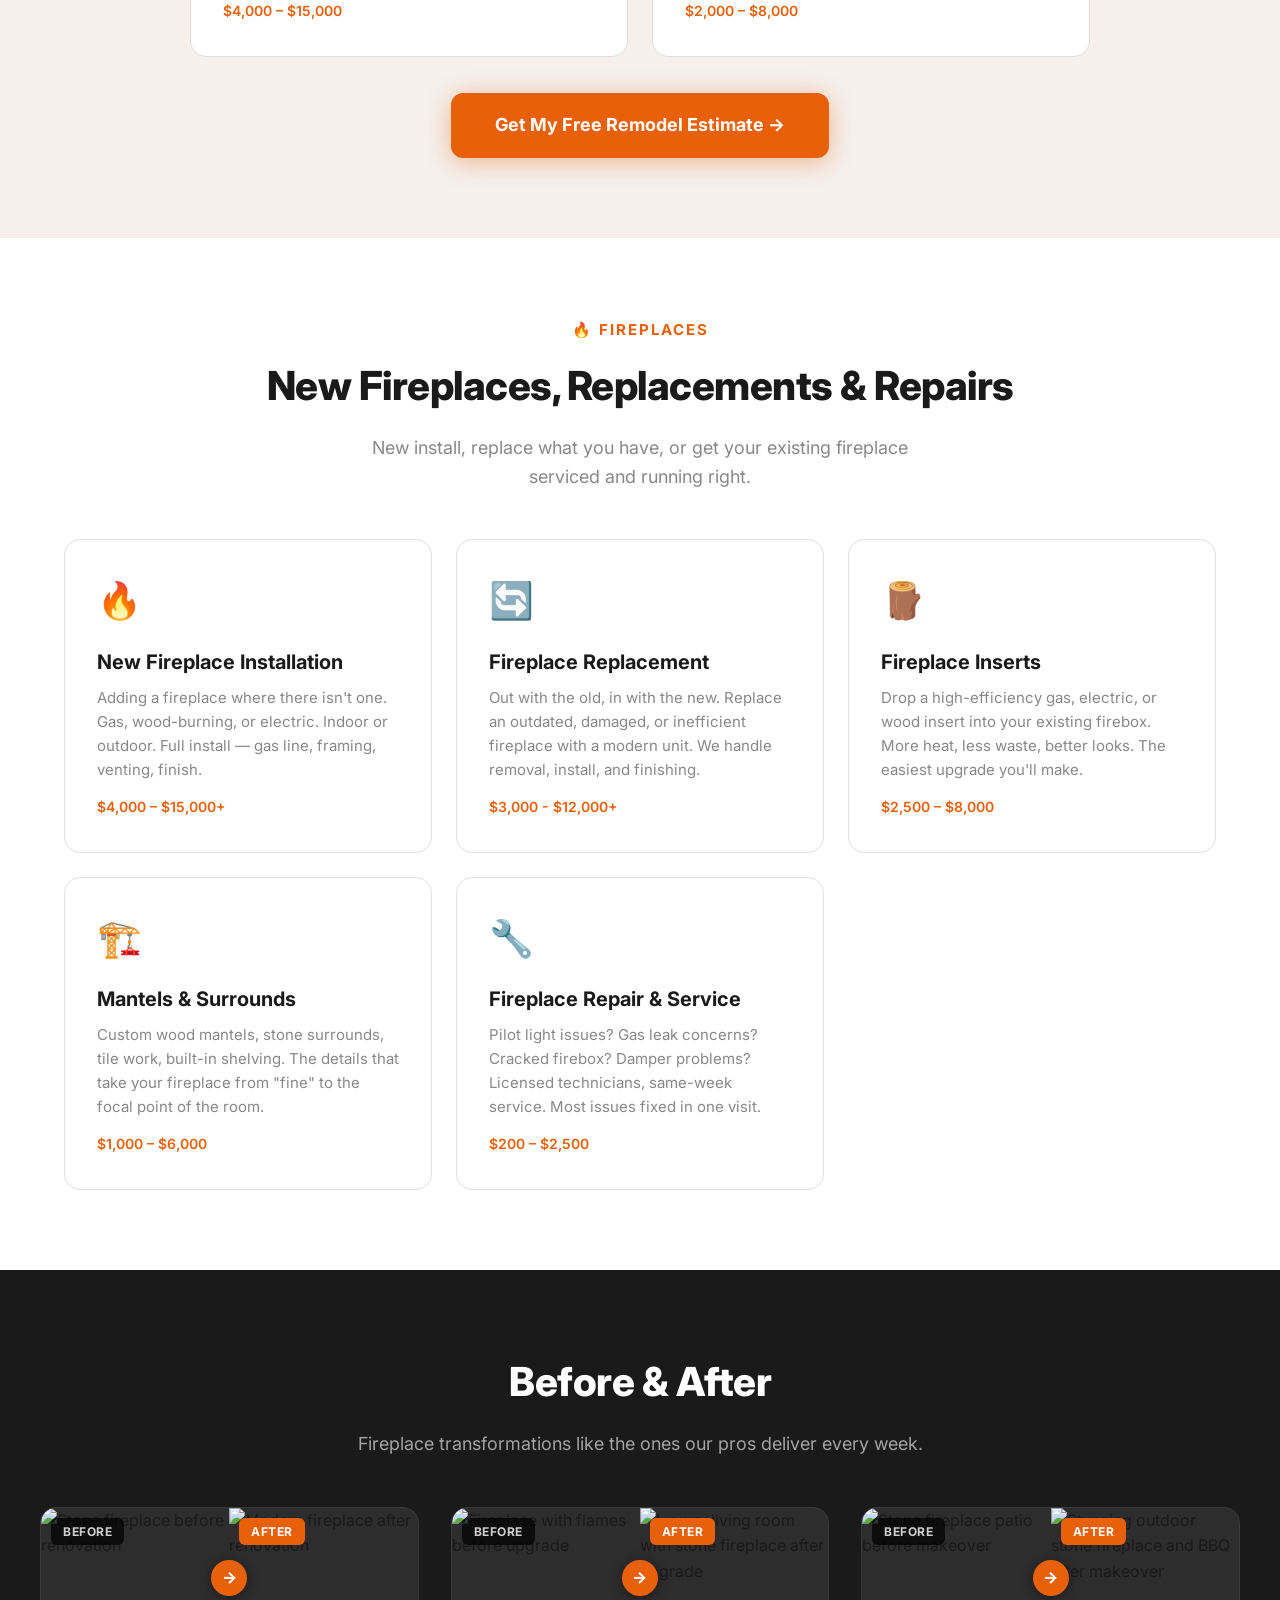
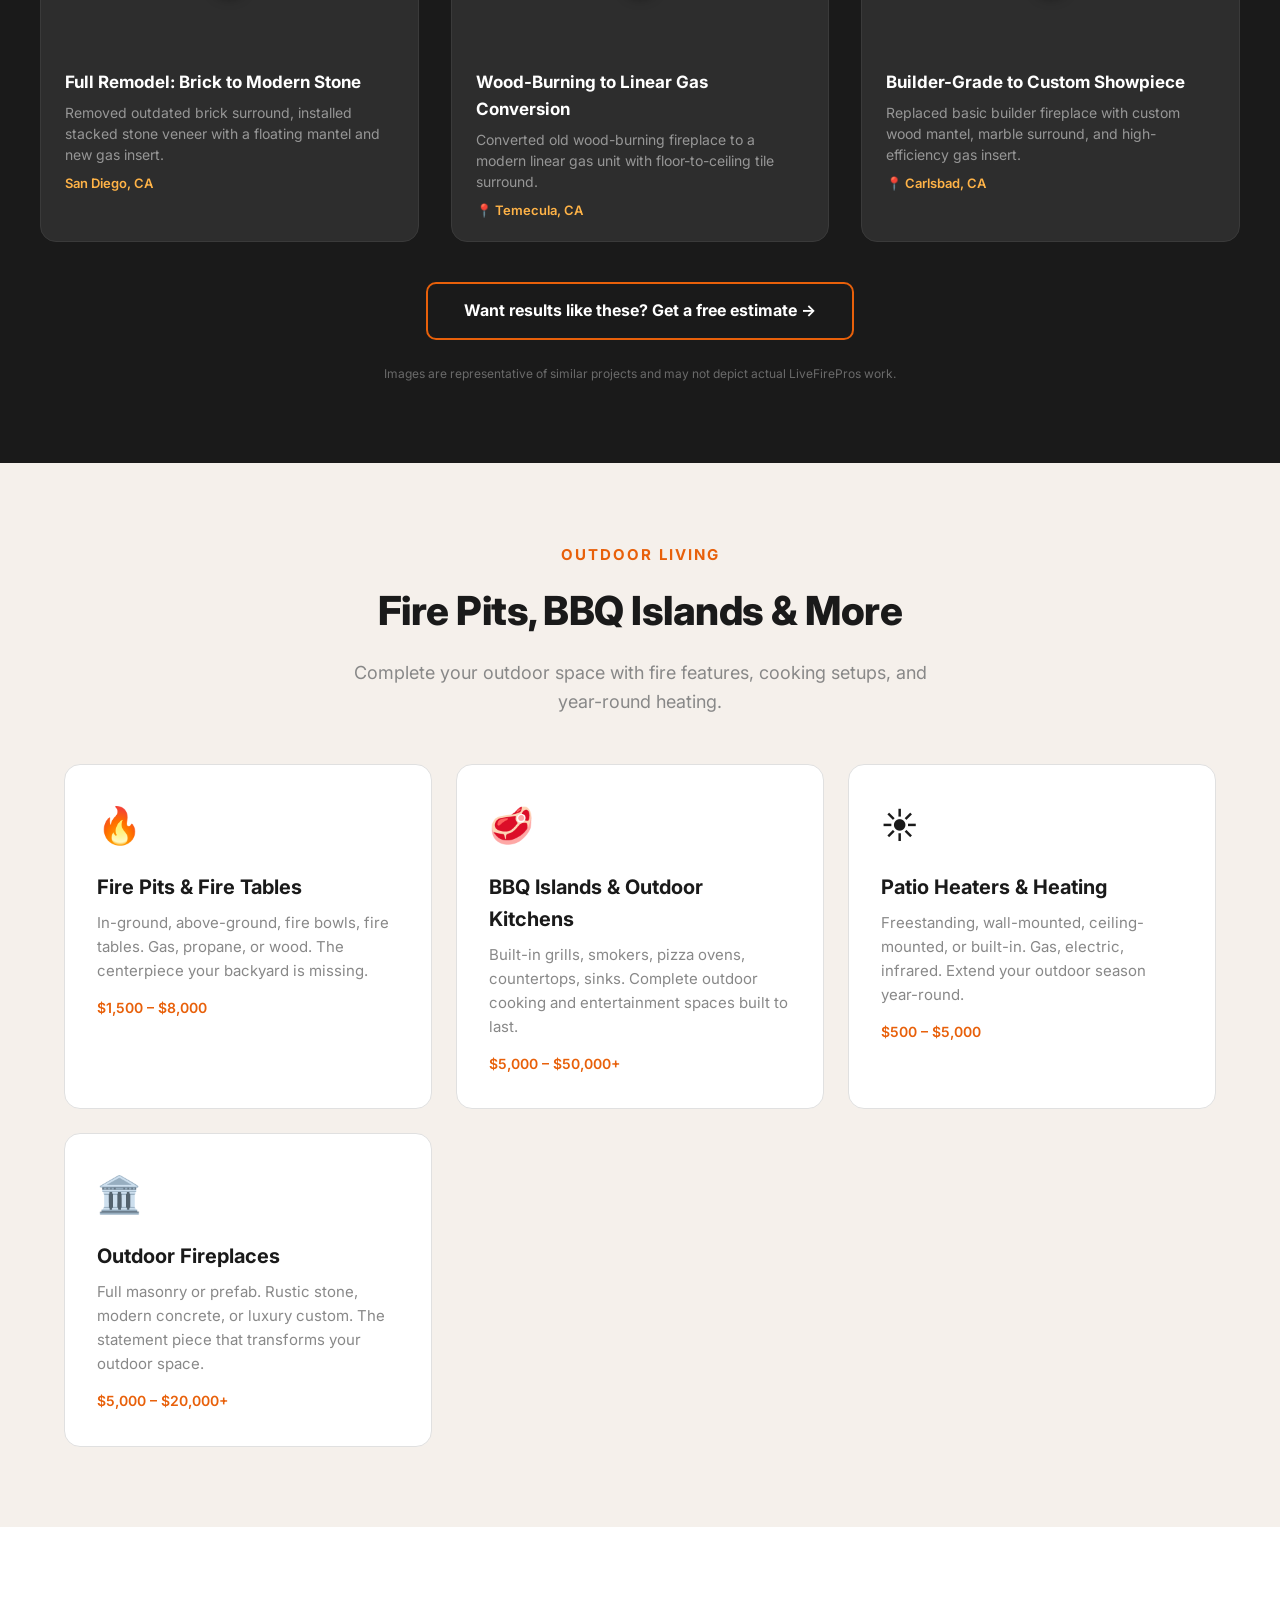
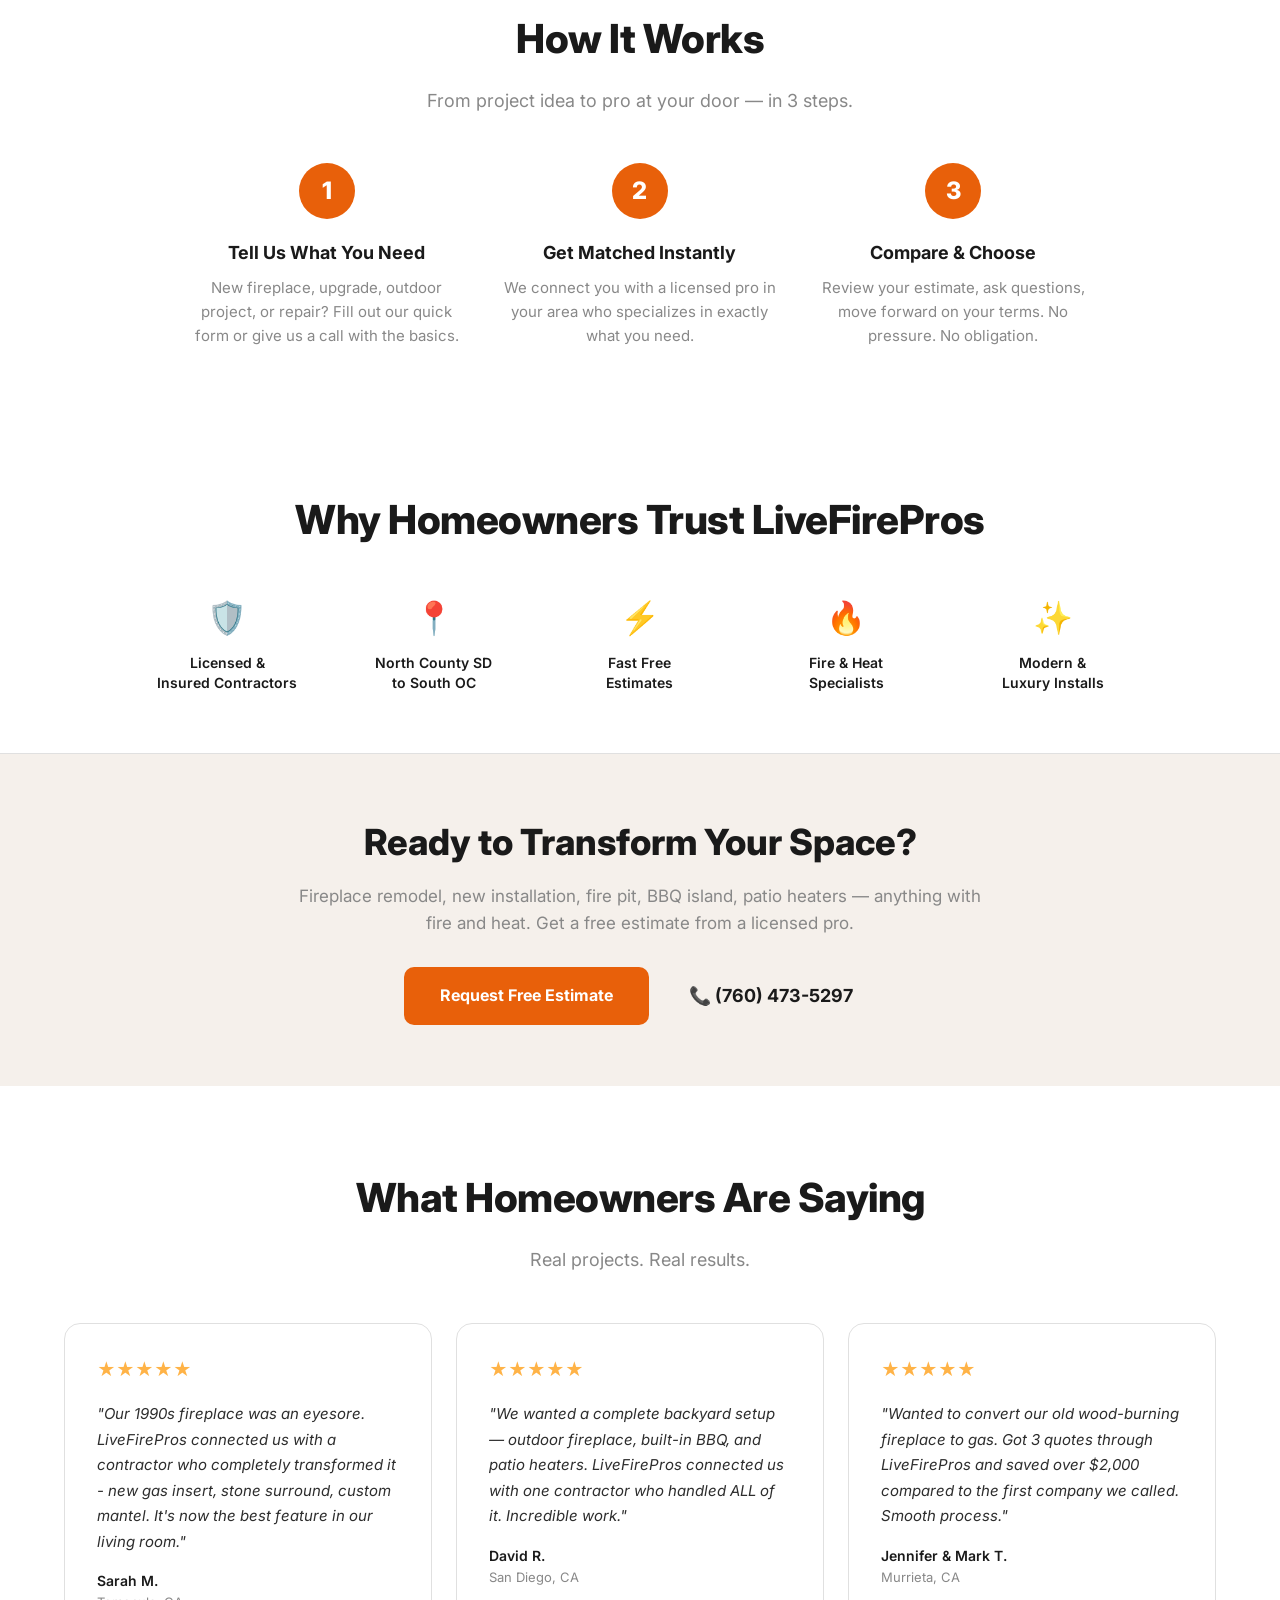
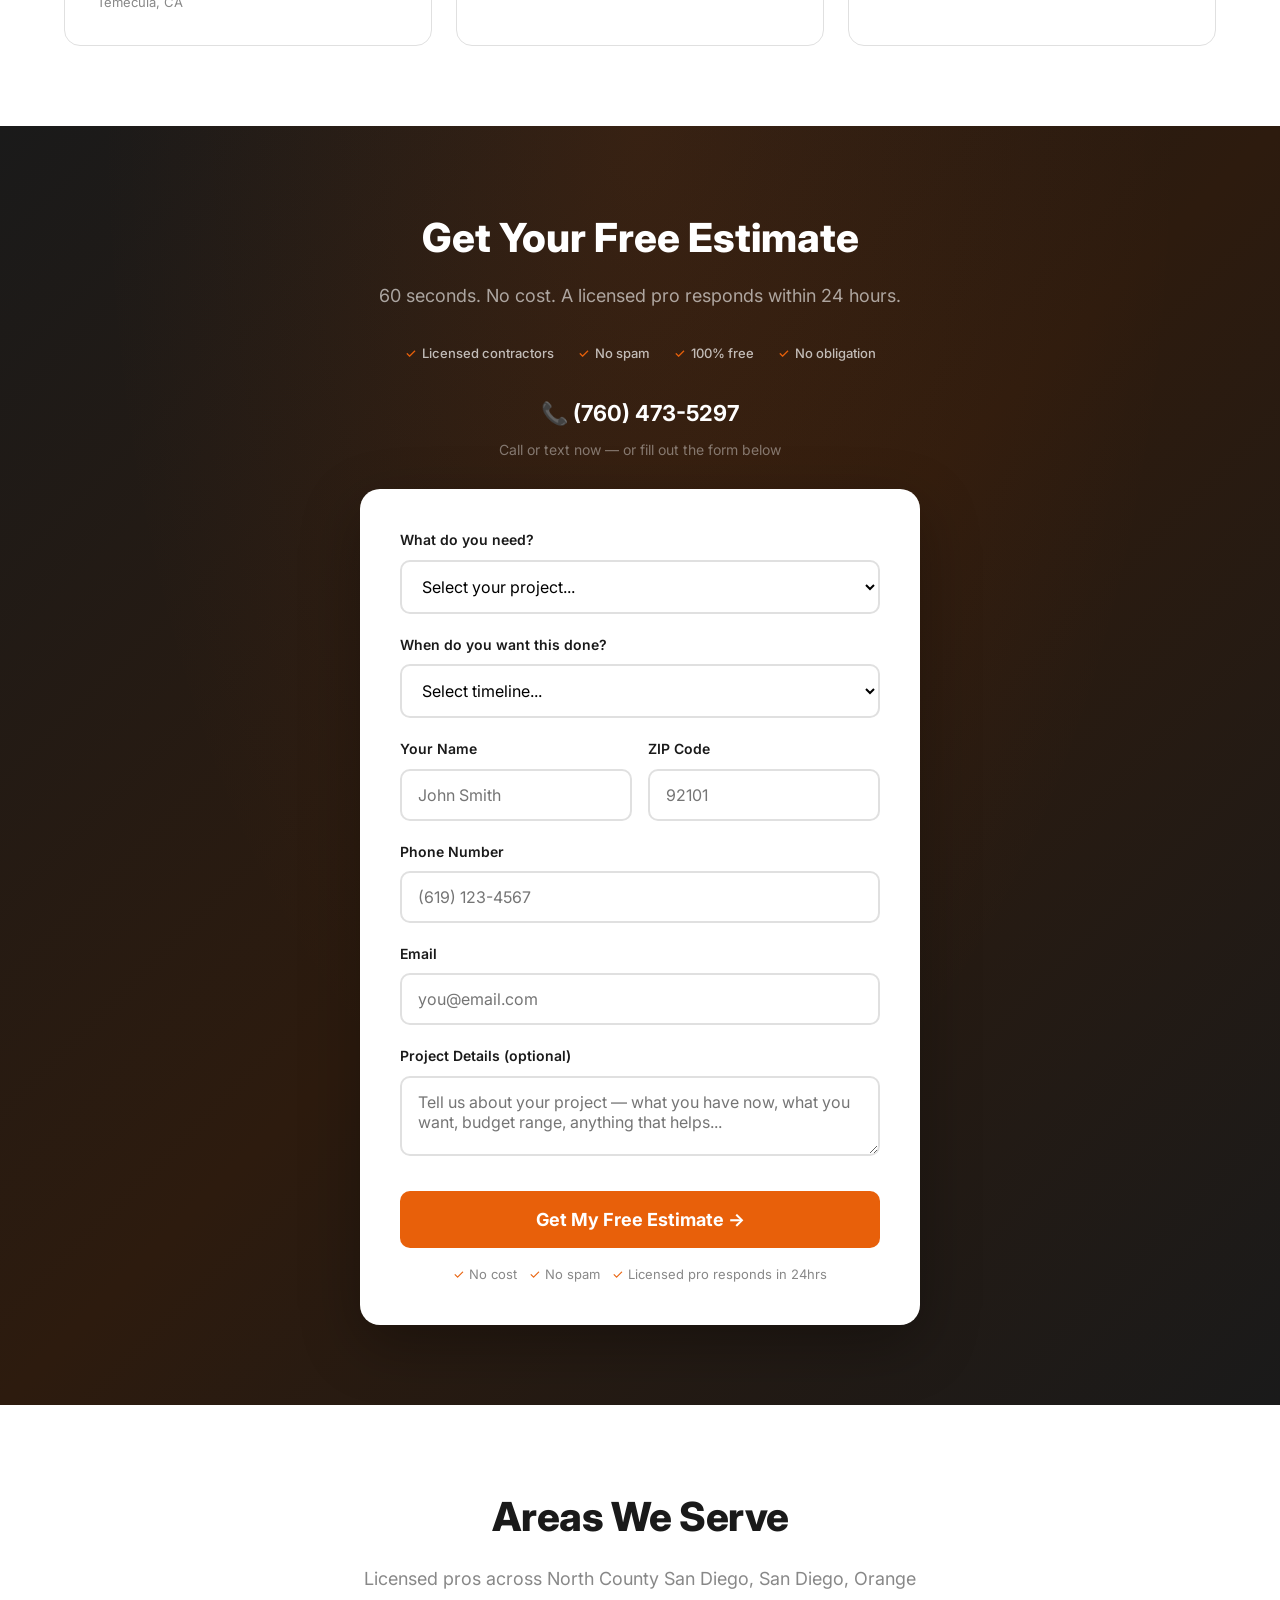
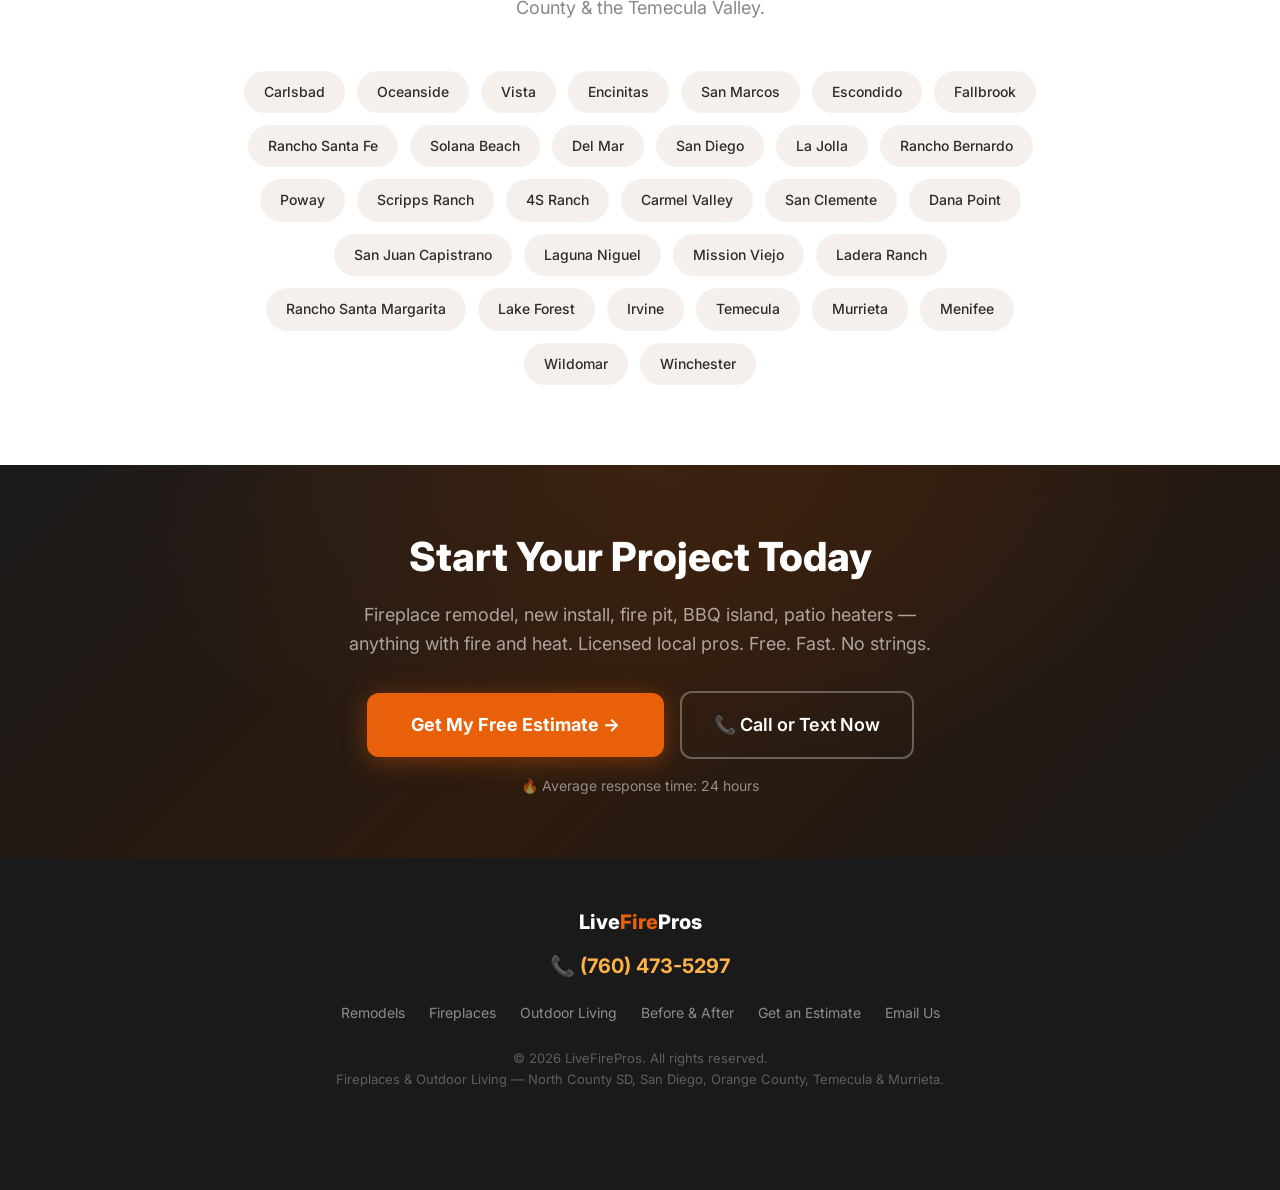
==== commit 0b922f07: "Fix images - verified fireplace/outdoor photos only" ====
--- a/index.html
+++ b/index.html
@@ -86,8 +86,8 @@
 
     /* === HERO === */
     .hero {
-      background: linear-gradient(135deg, rgba(26,26,26,0.85) 0%, rgba(45,27,14,0.8) 50%, rgba(26,26,26,0.85) 100%),
-                  url('https://images.unsplash.com/photo-1600607687939-ce8a6c25118c?w=1400&h=800&fit=crop&crop=center') center/cover no-repeat;
+      background: linear-gradient(135deg, rgba(26,26,26,0.7) 0%, rgba(45,27,14,0.65) 50%, rgba(26,26,26,0.7) 100%),
+                  url('https://live.staticflickr.com/159/384010386_5f45ae0f25_b.jpg') center/cover no-repeat;
       padding: 140px 24px 100px;
       text-align: center;
       position: relative;
@@ -583,28 +583,28 @@
       <div class="services-grid" style="max-width:900px; margin:0 auto;">
 
         <div class="service-card">
-          <img class="service-card-img" src="https://images.unsplash.com/photo-1600585154526-990dced4db0d?w=600&h=400&fit=crop&crop=center" alt="Beautiful modern fireplace with custom surround" loading="lazy">
+          <span class="service-icon">🎨</span>
           <h3>Cosmetic Facelift</h3>
           <p>New tile, stone veneer, shiplap, or stucco over your existing surround. Fresh mantel, paint, and trim. Completely different look in days — not weeks.</p>
           <span class="service-price">$1,500 – $5,000</span>
         </div>
 
         <div class="service-card">
-          <img class="service-card-img" src="https://images.unsplash.com/photo-1615529328331-f8917597711f?w=600&h=400&fit=crop&crop=center" alt="Floor to ceiling stone fireplace remodel" loading="lazy">
+          <span class="service-icon">🔄</span>
           <h3>Full Surround Remodel</h3>
           <p>Tear off the old surround, reframe, install new stone, tile, or custom built-ins. Floor-to-ceiling or accent wall. The works.</p>
           <span class="service-price">$3,000 – $12,000</span>
         </div>
 
         <div class="service-card">
-          <img class="service-card-img" src="https://images.unsplash.com/photo-1598928636135-d146006ff4be?w=600&h=400&fit=crop&crop=center" alt="Modern gas fireplace insert with stone surround" loading="lazy">
+          <span class="service-icon">🔥</span>
           <h3>Insert + Remodel Combo</h3>
           <p>New gas or electric insert PLUS a new surround and mantel. Upgrade the function and the look at the same time — the best bang for your buck.</p>
           <span class="service-price">$4,000 – $15,000</span>
         </div>
 
         <div class="service-card">
-          <img class="service-card-img" src="https://images.unsplash.com/photo-1600573472592-401b489a3cdc?w=600&h=400&fit=crop&crop=center" alt="Natural stone tile fireplace detail" loading="lazy">
+          <span class="service-icon">🪨</span>
           <h3>Stone & Tile Work</h3>
           <p>Natural stone, porcelain, marble, slate, herringbone, stacked ledger. We match your home's style and install it right the first time.</p>
           <span class="service-price">$2,000 – $8,000</span>
@@ -625,35 +625,35 @@
     <div class="services-grid">
 
       <div class="service-card">
-        <img class="service-card-img" src="https://images.unsplash.com/photo-1600566753190-17f0baa2a6c3?w=600&h=400&fit=crop&crop=center" alt="New modern fireplace installation in living room" loading="lazy">
+        <span class="service-icon">🔥</span>
         <h3>New Fireplace Installation</h3>
         <p>Adding a fireplace where there isn't one. Gas, wood-burning, or electric. Indoor or outdoor. Full install — gas line, framing, venting, finish.</p>
         <span class="service-price">$4,000 – $15,000+</span>
       </div>
 
       <div class="service-card">
-        <img class="service-card-img" src="https://images.unsplash.com/photo-1600210492493-0946911123ea?w=600&h=400&fit=crop&crop=center" alt="Cozy living room with replaced fireplace" loading="lazy">
+        <span class="service-icon">🔄</span>
         <h3>Fireplace Replacement</h3>
         <p>Out with the old, in with the new. Replace an outdated, damaged, or inefficient fireplace with a modern unit. We handle removal, install, and finishing.</p>
         <span class="service-price">$3,000 - $12,000+</span>
       </div>
 
       <div class="service-card">
-        <img class="service-card-img" src="https://images.unsplash.com/photo-1543076499-a6133cb932fd?w=600&h=400&fit=crop&crop=center" alt="Fireplace insert with warm flames" loading="lazy">
+        <span class="service-icon">🪵</span>
         <h3>Fireplace Inserts</h3>
         <p>Drop a high-efficiency gas, electric, or wood insert into your existing firebox. More heat, less waste, better looks. The easiest upgrade you'll make.</p>
         <span class="service-price">$2,500 – $8,000</span>
       </div>
 
       <div class="service-card">
-        <img class="service-card-img" src="https://images.unsplash.com/photo-1600585154340-be6161a56a0c?w=600&h=400&fit=crop&crop=center" alt="Elegant fireplace with custom wood mantel" loading="lazy">
+        <span class="service-icon">🏗️</span>
         <h3>Mantels & Surrounds</h3>
         <p>Custom wood mantels, stone surrounds, tile work, built-in shelving. The details that take your fireplace from "fine" to the focal point of the room.</p>
         <span class="service-price">$1,000 – $6,000</span>
       </div>
 
       <div class="service-card">
-        <img class="service-card-img" src="https://images.unsplash.com/photo-1600607687644-c7171b42498f?w=600&h=400&fit=crop&crop=center" alt="Fireplace being repaired and serviced" loading="lazy">
+        <span class="service-icon">🔧</span>
         <h3>Fireplace Repair & Service</h3>
         <p>Pilot light issues? Gas leak concerns? Cracked firebox? Damper problems? Licensed technicians, same-week service. Most issues fixed in one visit.</p>
         <span class="service-price">$200 – $2,500</span>
@@ -671,11 +671,11 @@
       <div class="gallery-card">
         <div class="gallery-images">
           <div class="gallery-img-wrap">
-            <img src="https://images.unsplash.com/photo-1558618666-fcd25c85f82e?w=600&h=450&fit=crop&crop=center" alt="Old brick fireplace before renovation" loading="lazy">
+            <img src="https://live.staticflickr.com/2188/2089451949_24673be595_b.jpg" alt="Stone fireplace before renovation" loading="lazy">
             <span class="gallery-label label-before">Before</span>
           </div>
           <div class="gallery-img-wrap">
-            <img src="https://images.unsplash.com/photo-1600607686527-6fb886090705?w=600&h=450&fit=crop&crop=center" alt="Modern stone fireplace after renovation" loading="lazy">
+            <img src="https://live.staticflickr.com/2356/2089448791_ae4f6924ef_b.jpg" alt="Modern fireplace after renovation" loading="lazy">
             <span class="gallery-label label-after">After</span>
           </div>
           <span class="gallery-arrow">→</span>
@@ -690,11 +690,11 @@
       <div class="gallery-card">
         <div class="gallery-images">
           <div class="gallery-img-wrap">
-            <img src="https://images.unsplash.com/photo-1513694203232-719a280e022f?w=600&h=450&fit=crop&crop=center" alt="Dated living room fireplace before upgrade" loading="lazy">
+            <img src="https://live.staticflickr.com/2180/2134905284_e958de0e9b_b.jpg" alt="Fireplace with flames before upgrade" loading="lazy">
             <span class="gallery-label label-before">Before</span>
           </div>
           <div class="gallery-img-wrap">
-            <img src="https://images.unsplash.com/photo-1616046229478-9901c5536a45?w=600&h=450&fit=crop&crop=center" alt="Sleek linear fireplace after upgrade" loading="lazy">
+            <img src="https://live.staticflickr.com/8889/17686458098_dfc541c001_b.jpg" alt="Luxury living room with stone fireplace after upgrade" loading="lazy">
             <span class="gallery-label label-after">After</span>
           </div>
           <span class="gallery-arrow">→</span>
@@ -709,11 +709,11 @@
       <div class="gallery-card">
         <div class="gallery-images">
           <div class="gallery-img-wrap">
-            <img src="https://images.unsplash.com/photo-1560448204-603b3fc33ddc?w=600&h=450&fit=crop&crop=center" alt="Plain white fireplace before makeover" loading="lazy">
+            <img src="https://live.staticflickr.com/7153/6643360019_dbd3e3f6da_b.jpg" alt="Stone fireplace patio before makeover" loading="lazy">
             <span class="gallery-label label-before">Before</span>
           </div>
           <div class="gallery-img-wrap">
-            <img src="https://images.unsplash.com/photo-1600585154526-990dced4db0d?w=600&h=450&fit=crop&crop=center" alt="Luxury fireplace with custom mantel after makeover" loading="lazy">
+            <img src="https://live.staticflickr.com/7034/6576046319_e5be5b843d_b.jpg" alt="Stunning outdoor stone fireplace and BBQ after makeover" loading="lazy">
             <span class="gallery-label label-after">After</span>
           </div>
           <span class="gallery-arrow">→</span>
@@ -741,28 +741,28 @@
       <div class="services-grid">
 
         <div class="service-card">
-          <img class="service-card-img" src="https://images.unsplash.com/photo-1577473403731-a36ec9087f44?w=600&h=400&fit=crop&crop=center" alt="Beautiful backyard fire pit at evening" loading="lazy">
+          <span class="service-icon">🔥</span>
           <h3>Fire Pits & Fire Tables</h3>
           <p>In-ground, above-ground, fire bowls, fire tables. Gas, propane, or wood. The centerpiece your backyard is missing.</p>
           <span class="service-price">$1,500 – $8,000</span>
         </div>
 
         <div class="service-card">
-          <img class="service-card-img" src="https://images.unsplash.com/photo-1529692236671-f1f6cf9683ba?w=600&h=400&fit=crop&crop=center" alt="Built-in BBQ island outdoor kitchen" loading="lazy">
+          <span class="service-icon">🥩</span>
           <h3>BBQ Islands & Outdoor Kitchens</h3>
           <p>Built-in grills, smokers, pizza ovens, countertops, sinks. Complete outdoor cooking and entertainment spaces built to last.</p>
           <span class="service-price">$5,000 – $50,000+</span>
         </div>
 
         <div class="service-card">
-          <img class="service-card-img" src="https://images.unsplash.com/photo-1600585154084-4e5fe7c39198?w=600&h=400&fit=crop&crop=center" alt="Patio heater on outdoor dining space" loading="lazy">
+          <span class="service-icon">☀️</span>
           <h3>Patio Heaters & Heating</h3>
           <p>Freestanding, wall-mounted, ceiling-mounted, or built-in. Gas, electric, infrared. Extend your outdoor season year-round.</p>
           <span class="service-price">$500 – $5,000</span>
         </div>
 
         <div class="service-card">
-          <img class="service-card-img" src="https://images.unsplash.com/photo-1564078516393-cf04bd966897?w=600&h=400&fit=crop&crop=center" alt="Outdoor stone fireplace on patio" loading="lazy">
+          <span class="service-icon">🏛️</span>
           <h3>Outdoor Fireplaces</h3>
           <p>Full masonry or prefab. Rustic stone, modern concrete, or luxury custom. The statement piece that transforms your outdoor space.</p>
           <span class="service-price">$5,000 – $20,000+</span>
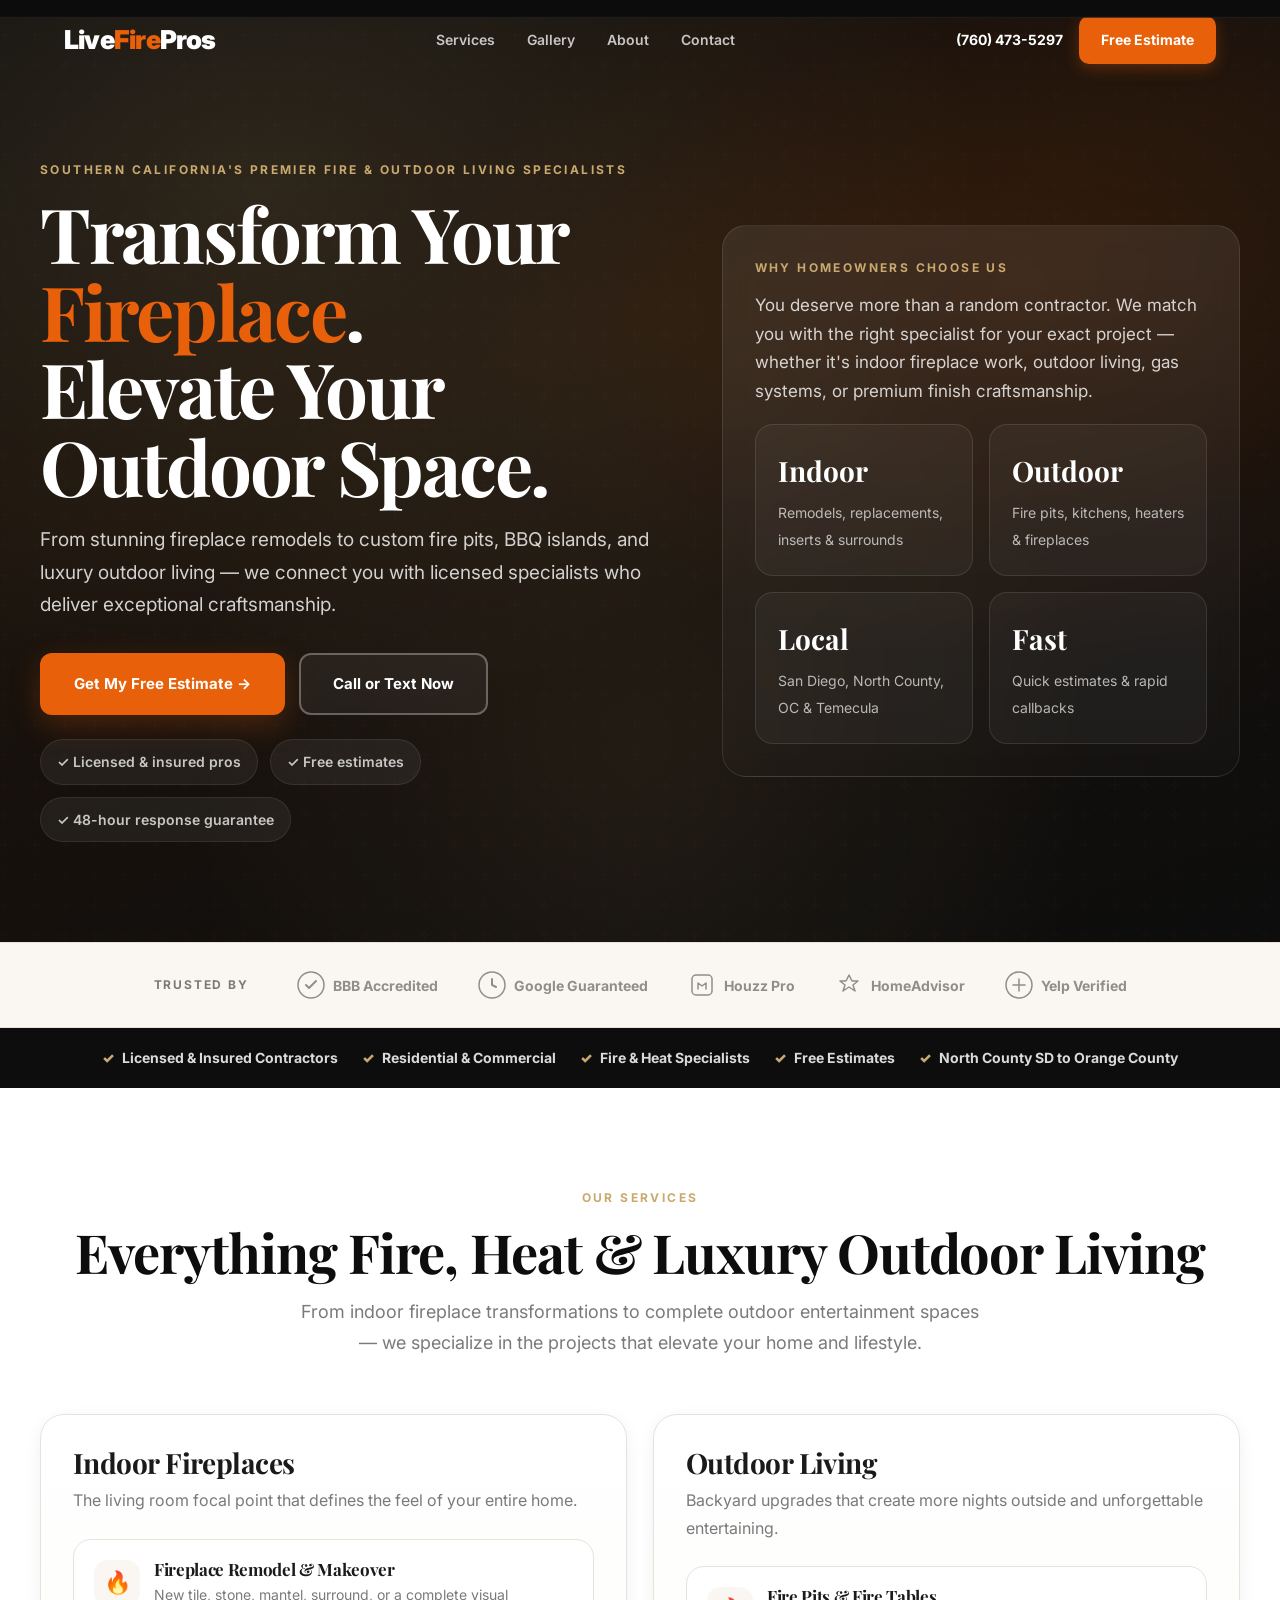
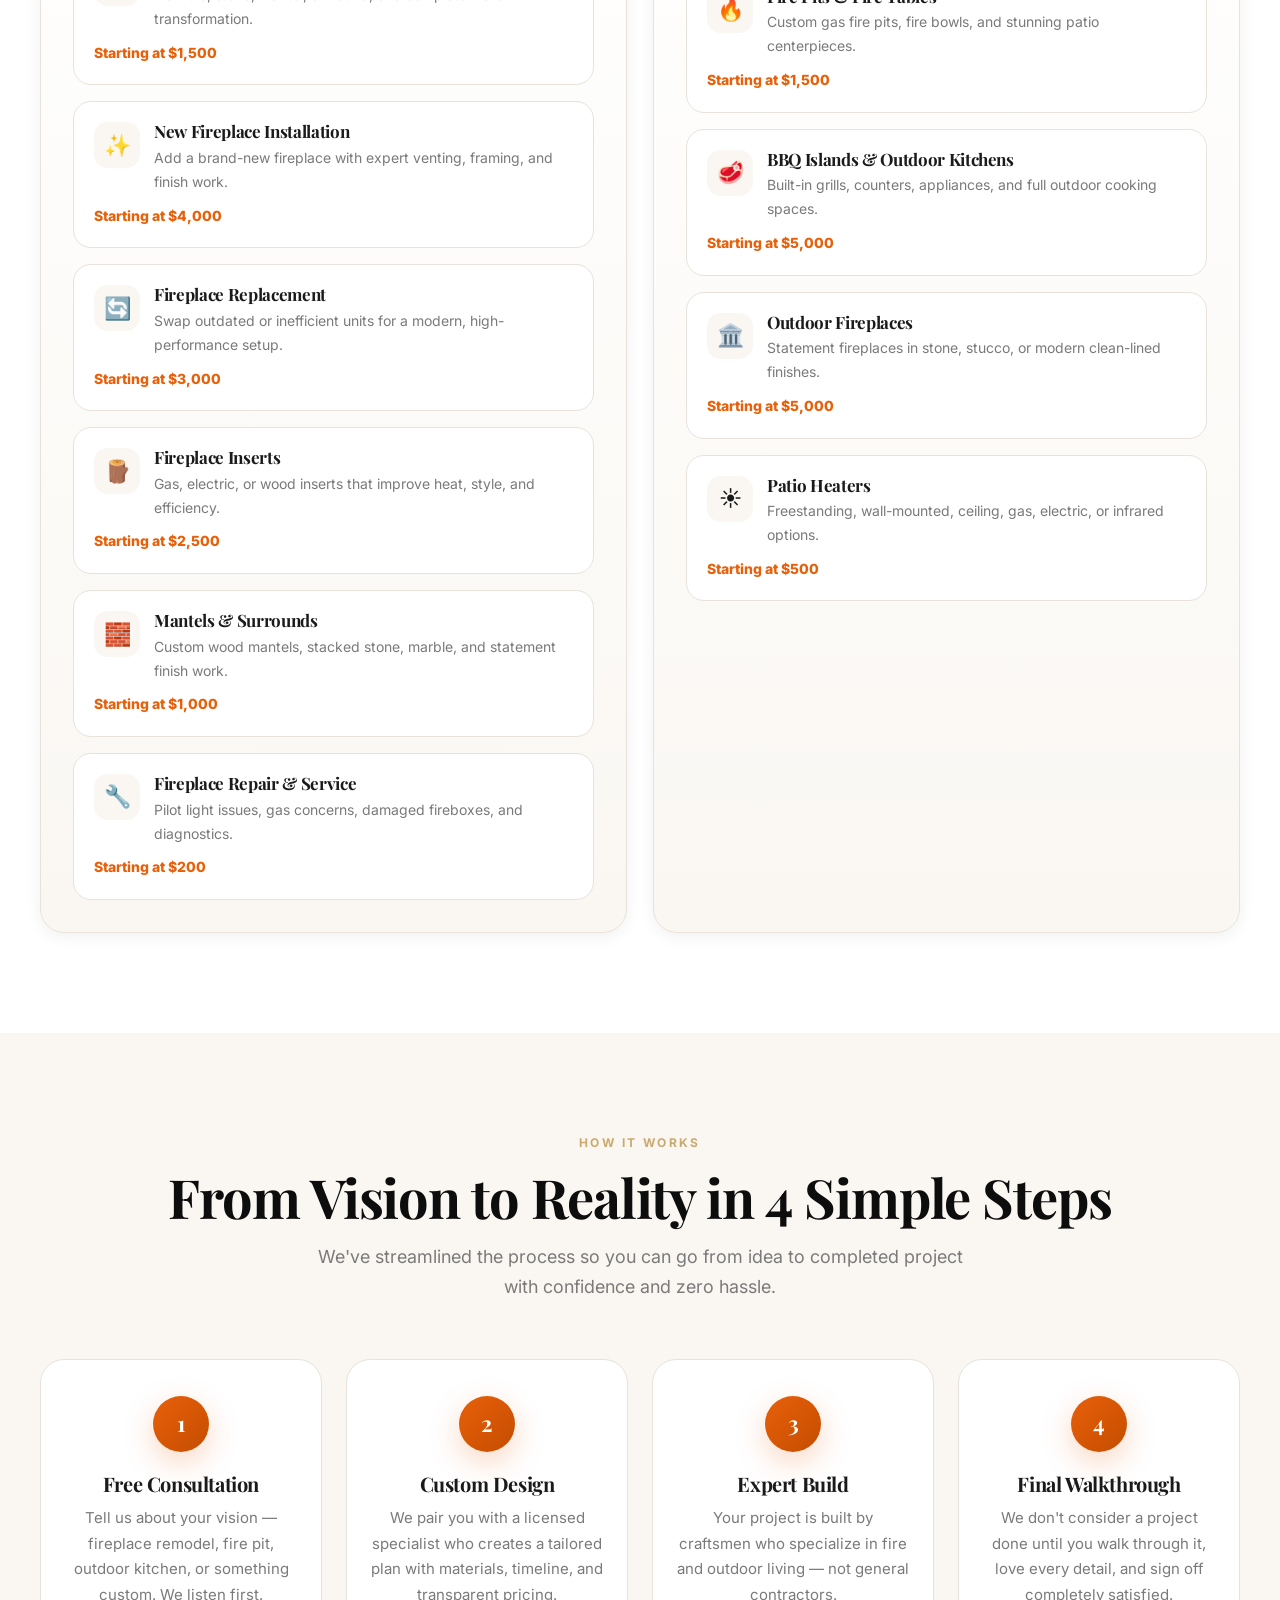
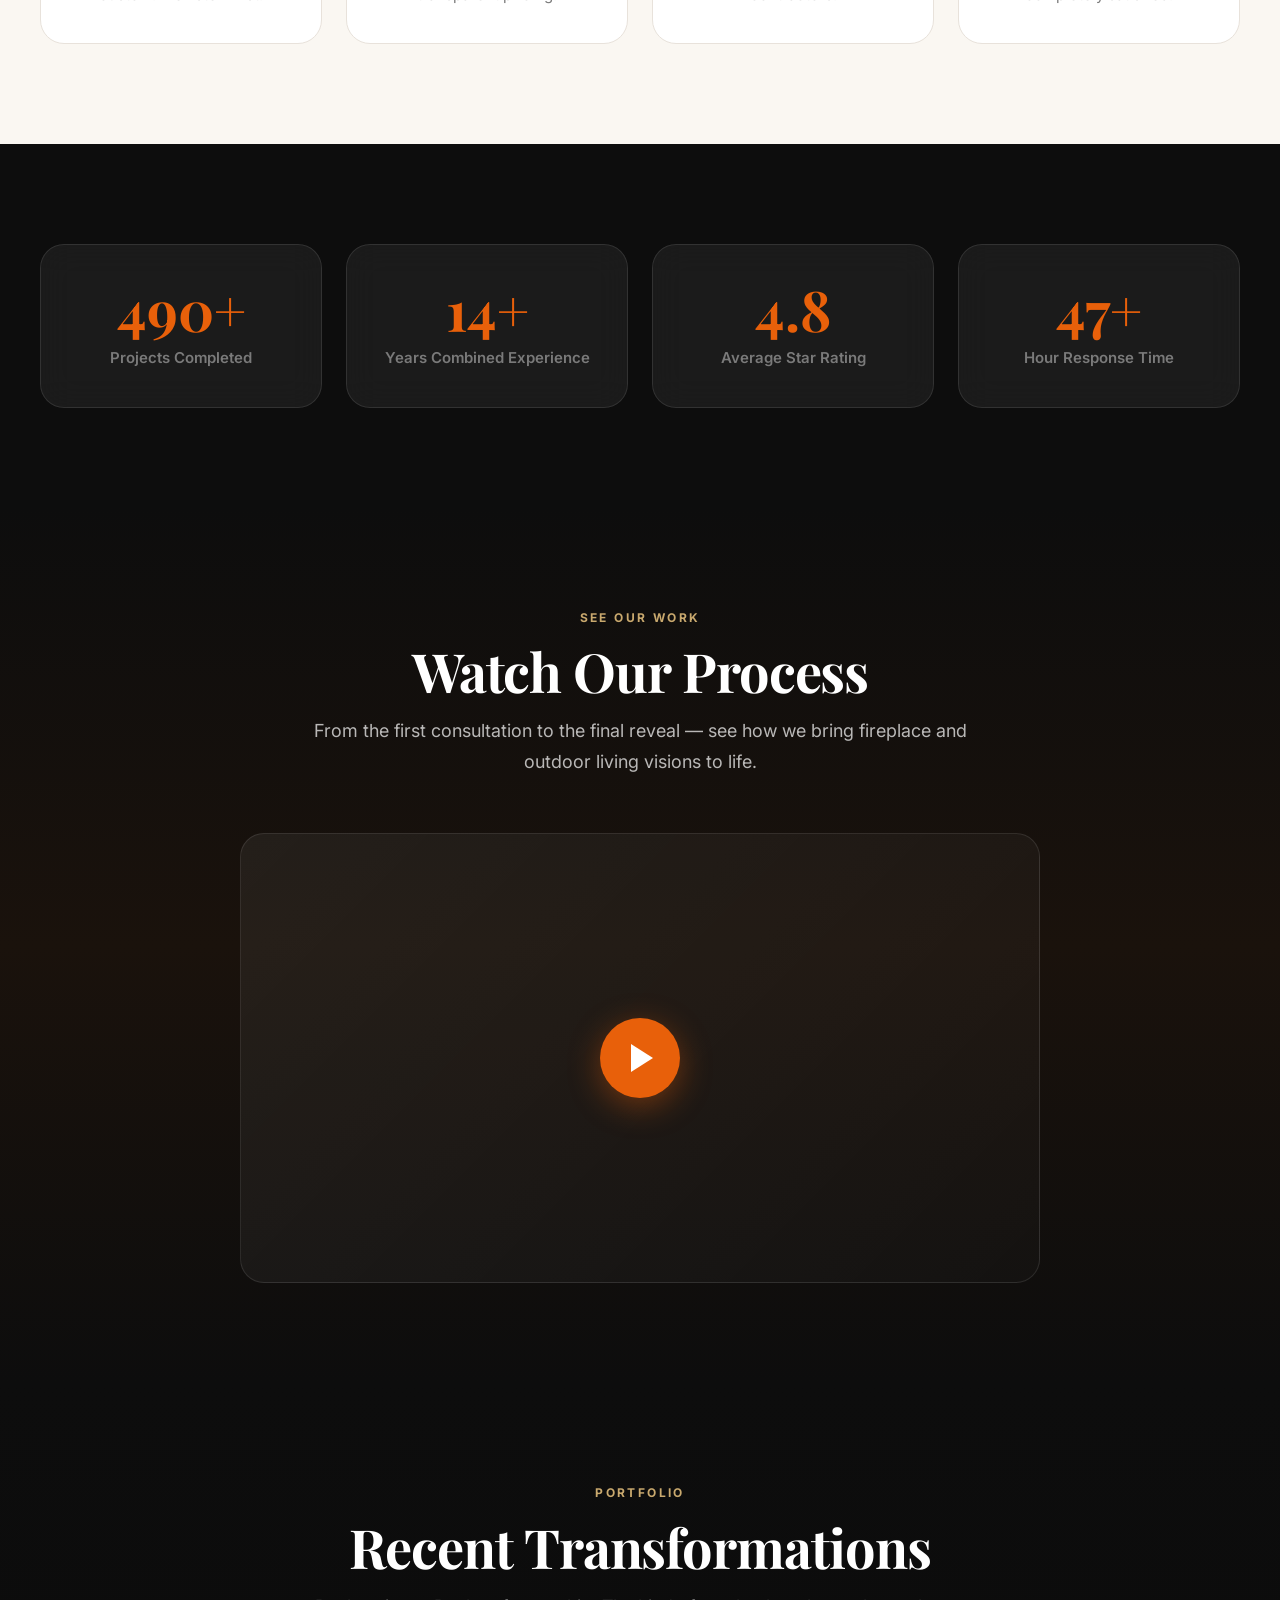
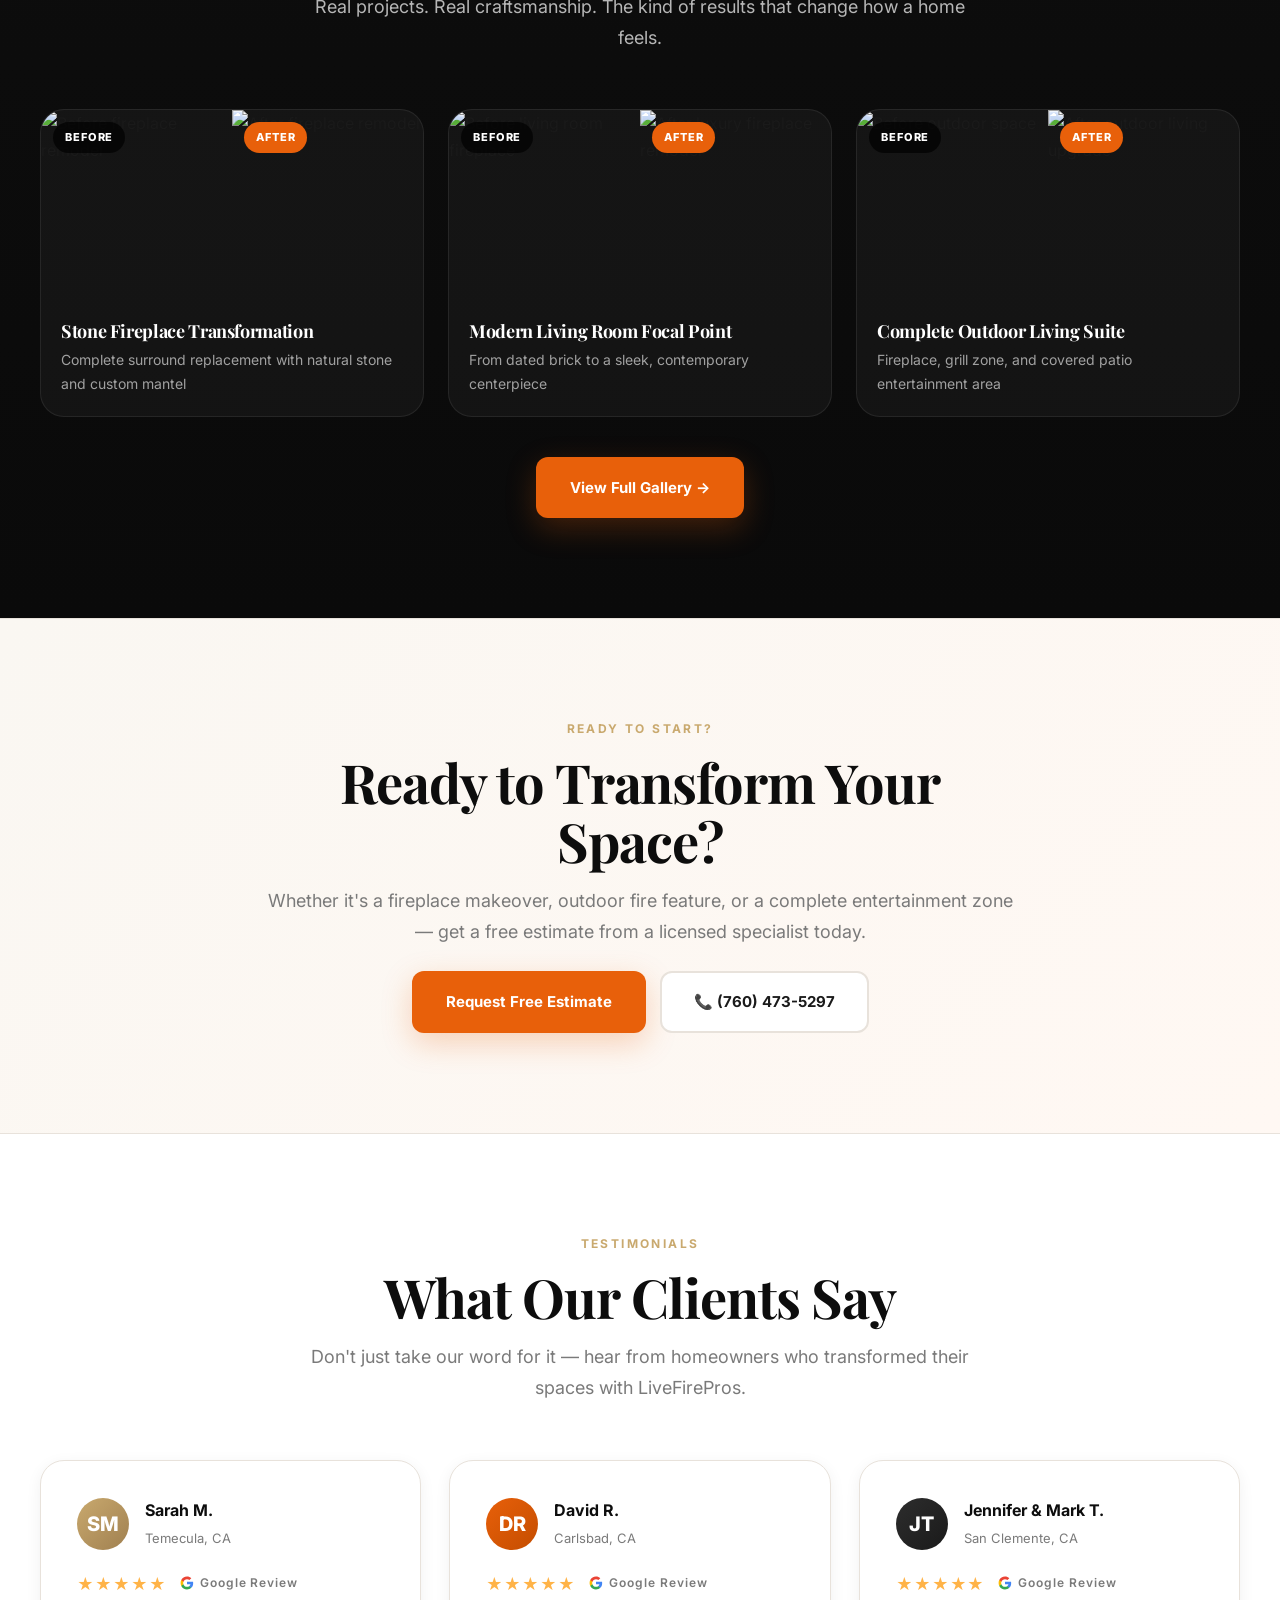
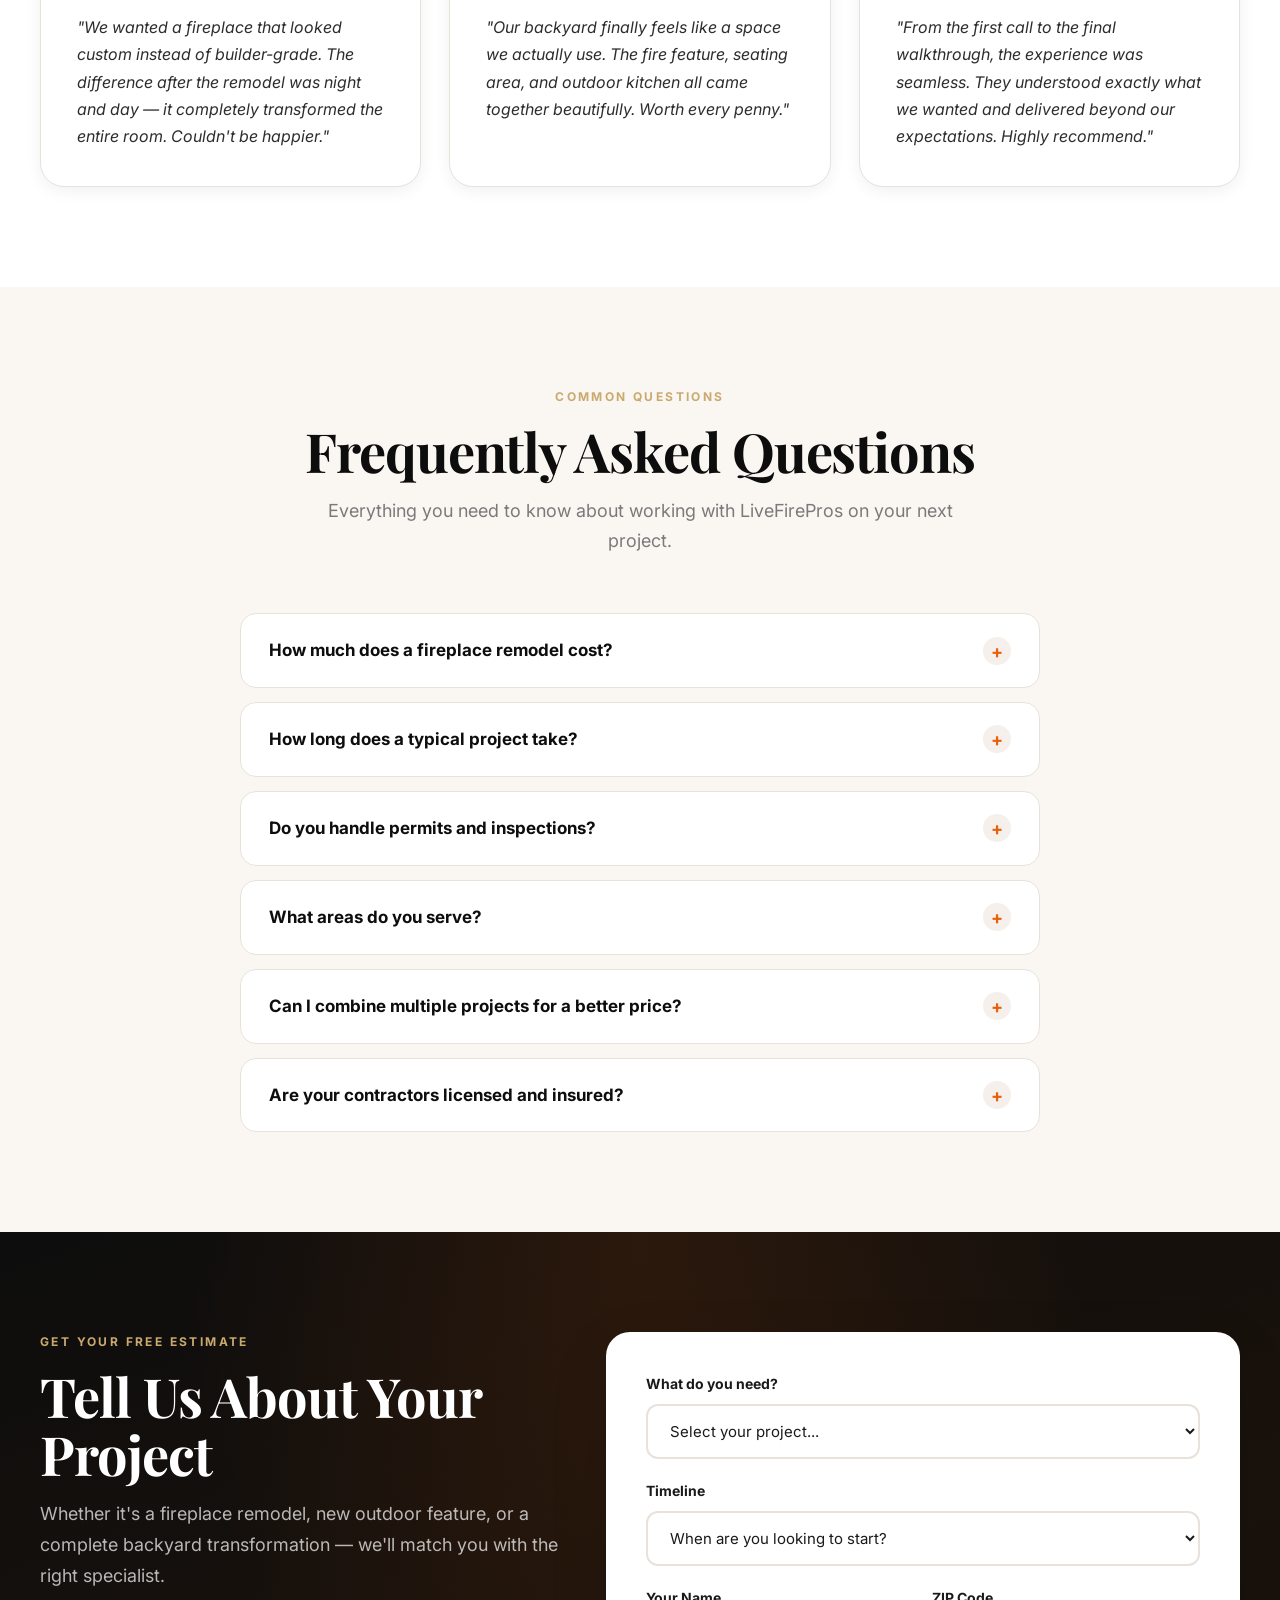
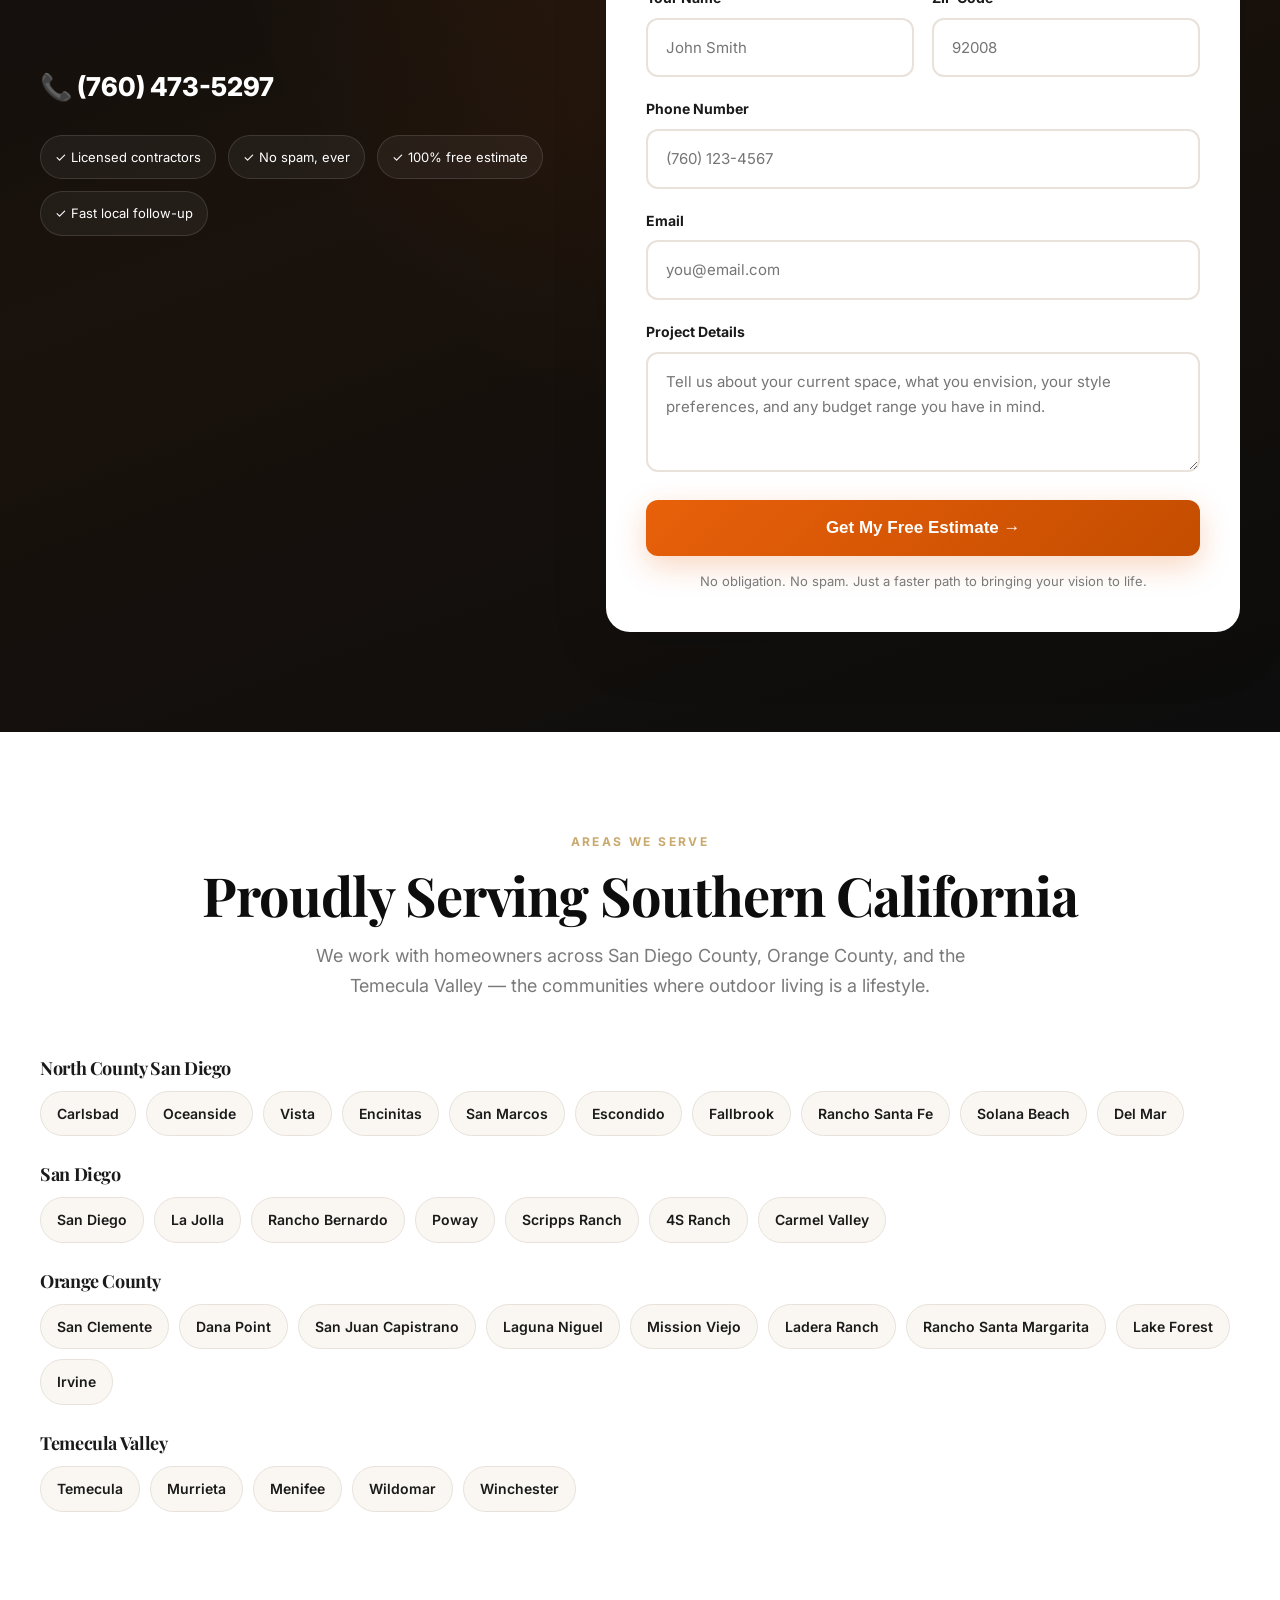
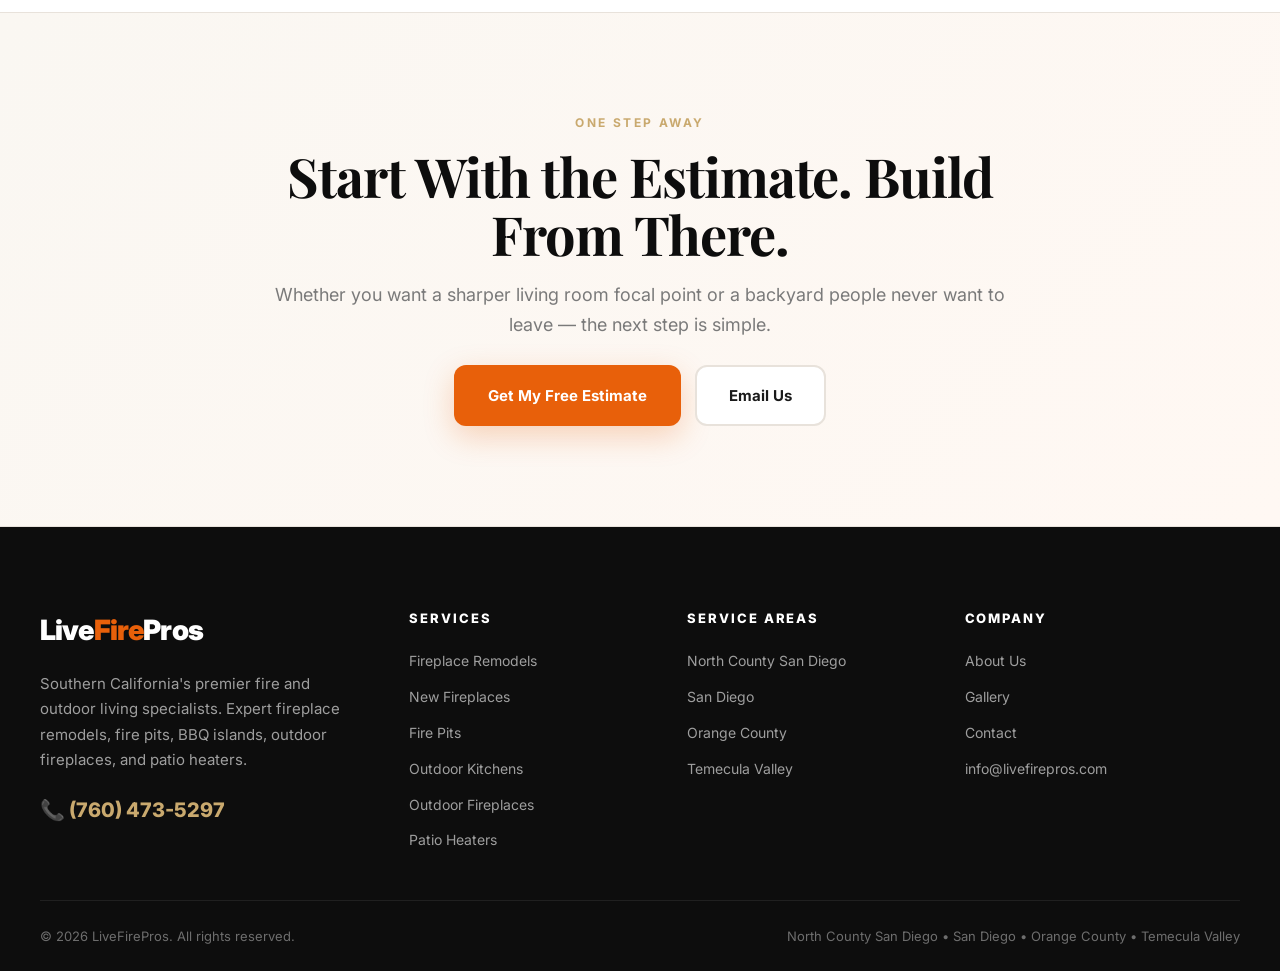
==== commit 5d2f5e2b: "Premium site rebuild v3 — full redesign - Shared stylesheet (styles.css) with Playfair Display + Int" ====
--- a/index.html
+++ b/index.html
@@ -3,1047 +3,767 @@
 <head>
   <meta charset="UTF-8">
   <meta name="viewport" content="width=device-width, initial-scale=1.0">
-  <title>LiveFirePros — Fireplace Remodel, Installation & Outdoor Living | San Diego, South OC, Temecula</title>
-  <meta name="description" content="Fireplace remodels, new installations, replacements, fire pits, BBQ islands, outdoor kitchens & patio heaters. Free estimates from licensed pros in San Diego, North County, Orange County, Temecula & Murrieta.">
+  <title>LiveFirePros — Premium Fireplace & Outdoor Living | Southern California</title>
+  <meta name="description" content="Southern California's premier fireplace and outdoor living specialists. Expert fireplace remodels, fire pits, BBQ islands, outdoor kitchens, and patio heaters. Free estimates from licensed pros.">
+  <link rel="canonical" href="https://livefirepros.com/">
   <link rel="preconnect" href="https://fonts.googleapis.com">
-  <link href="https://fonts.googleapis.com/css2?family=Inter:wght@400;500;600;700;800;900&display=swap" rel="stylesheet">
+  <link rel="preconnect" href="https://fonts.gstatic.com" crossorigin>
+  <link href="https://fonts.googleapis.com/css2?family=Inter:wght@400;500;600;700;800;900&family=Playfair+Display:wght@400;500;600;700;800&display=swap" rel="stylesheet">
+  <link rel="stylesheet" href="/styles.css">
+  <script type="application/ld+json">
+  {
+    "@context": "https://schema.org",
+    "@type": "LocalBusiness",
+    "name": "LiveFirePros",
+    "description": "Southern California's premier fire and outdoor living specialists — fireplace remodels, fire pits, BBQ islands, outdoor fireplaces, and patio heaters.",
+    "telephone": "+1-760-473-5297",
+    "email": "info@livefirepros.com",
+    "areaServed": ["North County San Diego","San Diego","Orange County","Temecula Valley"],
+    "url": "https://livefirepros.com",
+    "priceRange": "$$-$$$$"
+  }
+  </script>
   <style>
-    *, *::before, *::after { margin: 0; padding: 0; box-sizing: border-box; }
-
-    :root {
-      --fire: #E8600A;
-      --fire-dark: #C44D00;
-      --fire-light: #FF8533;
-      --ember: #FFB347;
-      --dark: #1A1A1A;
-      --dark2: #2D2D2D;
-      --dark3: #3A3A3A;
-      --light: #F5F0EB;
-      --white: #FFFFFF;
-      --gray: #888888;
-      --gray-light: #E0E0E0;
-    }
-
-    html { scroll-behavior: smooth; }
-
-    body {
-      font-family: 'Inter', -apple-system, BlinkMacSystemFont, sans-serif;
-      color: var(--dark);
-      background: var(--white);
-      line-height: 1.6;
-      -webkit-font-smoothing: antialiased;
-    }
-
-    /* === NAV === */
-    nav {
-      position: fixed; top: 0; width: 100%; z-index: 1000;
-      background: rgba(26,26,26,0.97);
-      backdrop-filter: blur(10px);
-      padding: 0 24px;
-      border-bottom: 1px solid var(--dark3);
-    }
-    .nav-inner {
-      max-width: 1200px; margin: 0 auto;
-      display: flex; align-items: center; justify-content: space-between;
-      height: 64px;
-    }
-    .logo {
-      font-size: 22px; font-weight: 800; color: var(--white);
-      text-decoration: none; letter-spacing: -0.5px;
-    }
-    .logo span { color: var(--fire); }
-    .nav-right { display: flex; align-items: center; gap: 20px; }
-    .nav-phone {
-      color: var(--white); text-decoration: none;
-      font-weight: 600; font-size: 15px;
-      display: flex; align-items: center; gap: 6px;
-      transition: color 0.2s;
-    }
-    .nav-phone:hover { color: var(--fire); }
-    .nav-phone-icon { font-size: 16px; }
-    .nav-cta {
-      background: var(--fire); color: var(--white);
-      padding: 10px 24px; border-radius: 8px;
-      text-decoration: none; font-weight: 600; font-size: 14px;
-      transition: background 0.2s;
-    }
-    .nav-cta:hover { background: var(--fire-dark); }
-
-    /* === STICKY MOBILE CALL === */
-    .mobile-call {
-      display: none;
-      position: fixed; bottom: 0; left: 0; right: 0;
-      z-index: 999;
-      background: var(--fire);
-      padding: 16px;
-      text-align: center;
-    }
-    .mobile-call a {
-      color: var(--white); text-decoration: none;
-      font-weight: 700; font-size: 18px;
-      display: flex; align-items: center; justify-content: center; gap: 10px;
-    }
-
-    /* === HERO === */
-    .hero {
-      background: linear-gradient(135deg, rgba(26,26,26,0.7) 0%, rgba(45,27,14,0.65) 50%, rgba(26,26,26,0.7) 100%),
-                  url('https://live.staticflickr.com/159/384010386_5f45ae0f25_b.jpg') center/cover no-repeat;
-      padding: 140px 24px 100px;
-      text-align: center;
+    /* Homepage-specific hero styles */
+    .home-hero {
+      background:
+        radial-gradient(ellipse at 20% 20%, rgba(201,169,110,0.15), transparent 50%),
+        radial-gradient(ellipse at 80% 30%, rgba(232,96,10,0.12), transparent 40%),
+        radial-gradient(ellipse at 50% 80%, rgba(201,169,110,0.08), transparent 50%),
+        linear-gradient(160deg, #0D0D0D 0%, #1a120c 40%, #0D0D0D 100%);
       position: relative;
-      overflow: hidden;
-    }
-    .hero::before {
+    }
+    .home-hero::before {
       content: '';
-      position: absolute; top: 0; left: 0; right: 0; bottom: 0;
-      background: radial-gradient(ellipse at 50% 120%, rgba(232,96,10,0.2) 0%, transparent 60%);
-    }
-    .hero-content { position: relative; max-width: 900px; margin: 0 auto; }
-    .hero h1 {
-      font-size: clamp(32px, 5vw, 54px);
-      font-weight: 900; color: var(--white);
-      line-height: 1.1; margin-bottom: 20px;
-      letter-spacing: -1px;
-    }
-    .hero h1 .highlight { color: var(--fire); }
-    .hero p {
-      font-size: clamp(16px, 2.2vw, 20px);
-      color: rgba(255,255,255,0.7);
-      max-width: 650px; margin: 0 auto 36px;
-      line-height: 1.7;
-    }
-    .hero-buttons {
-      display: flex; align-items: center; justify-content: center;
-      gap: 16px; flex-wrap: wrap;
-    }
-    .hero-cta {
-      display: inline-block;
-      background: var(--fire); color: var(--white);
-      padding: 18px 44px; border-radius: 12px;
-      text-decoration: none; font-weight: 700; font-size: 18px;
-      transition: all 0.2s;
-      box-shadow: 0 4px 24px rgba(232,96,10,0.4);
-    }
-    .hero-cta:hover {
-      background: var(--fire-light);
-      transform: translateY(-2px);
-      box-shadow: 0 8px 32px rgba(232,96,10,0.5);
-    }
-    .hero-phone {
-      display: inline-flex; align-items: center; gap: 8px;
-      color: var(--white); text-decoration: none;
-      font-weight: 600; font-size: 18px;
-      padding: 18px 32px;
-      border: 2px solid rgba(255,255,255,0.3);
-      border-radius: 12px;
-      transition: all 0.2s;
-    }
-    .hero-phone:hover {
-      border-color: var(--fire);
-      background: rgba(232,96,10,0.1);
-    }
-    .hero-sub {
-      margin-top: 20px;
-      font-size: 14px; color: rgba(255,255,255,0.5);
-    }
-
-    /* === TRUST BAR === */
-    .trust-bar {
-      background: var(--dark);
-      padding: 20px 24px;
-      border-bottom: 1px solid var(--dark3);
-    }
-    .trust-inner {
-      max-width: 900px; margin: 0 auto;
-      display: flex; justify-content: center; gap: 32px; flex-wrap: wrap;
-    }
-    .trust-item {
-      color: rgba(255,255,255,0.7);
-      font-size: 14px; font-weight: 500;
-      display: flex; align-items: center; gap: 8px;
-    }
-    .trust-check { color: var(--fire); font-weight: 700; }
-
-    /* === SECTIONS === */
-    .section { padding: 80px 24px; max-width: 1200px; margin: 0 auto; }
-    .section-dark { background: var(--light); max-width: 100%; }
-    .section-dark .section-inner {
-      max-width: 1200px; margin: 0 auto; padding: 80px 24px;
-    }
-    .section-title {
-      font-size: clamp(28px, 4vw, 40px);
-      font-weight: 800; text-align: center;
-      margin-bottom: 16px; letter-spacing: -0.5px;
-    }
-    .section-subtitle {
-      text-align: center; color: var(--gray);
-      font-size: 18px; margin-bottom: 48px;
-      max-width: 600px; margin-left: auto; margin-right: auto;
-    }
-
-    /* === SERVICES GRID === */
-    .services-grid {
+      position: absolute;
+      top: 0; left: 0; right: 0; bottom: 0;
+      background: url("data:image/svg+xml,%3Csvg width='60' height='60' viewBox='0 0 60 60' xmlns='http://www.w3.org/2000/svg'%3E%3Cg fill='none' fill-rule='evenodd'%3E%3Cg fill='%23C9A96E' fill-opacity='0.03'%3E%3Cpath d='M36 34v-4h-2v4h-4v2h4v4h2v-4h4v-2h-4zm0-30V0h-2v4h-4v2h4v4h2V6h4V4h-4zM6 34v-4H4v4H0v2h4v4h2v-4h4v-2H6zM6 4V0H4v4H0v2h4v4h2V6h4V4H6z'/%3E%3C/g%3E%3C/g%3E%3C/svg%3E");
+      opacity: 0.5;
+    }
+    .hero-grid {
       display: grid;
-      grid-template-columns: repeat(auto-fit, minmax(300px, 1fr));
-      gap: 24px;
-    }
+      grid-template-columns: 1.1fr 0.9fr;
+      gap: 48px;
+      align-items: center;
+      position: relative;
+      z-index: 1;
+    }
+    .hero-card {
+      background: linear-gradient(180deg, rgba(255,255,255,0.08), rgba(255,255,255,0.02));
+      border: 1px solid rgba(255,255,255,0.1);
+      border-radius: var(--radius-lg);
+      padding: 32px;
+      backdrop-filter: blur(12px);
+    }
+    .hero-trust {
+      display: flex; flex-wrap: wrap; gap: 12px;
+      color: rgba(255,255,255,0.75); font-size: 14px; font-weight: 600;
+    }
+    .hero-trust span {
+      padding: 10px 16px; border-radius: 999px;
+      background: rgba(255,255,255,0.06); border: 1px solid rgba(255,255,255,0.08);
+    }
+    .hero-metric-grid { display: grid; grid-template-columns: 1fr 1fr; gap: 16px; margin-top: 16px; }
+    .metric {
+      background: rgba(255,255,255,0.04); border: 1px solid rgba(255,255,255,0.1);
+      border-radius: 18px; padding: 22px;
+    }
+    .metric strong { display: block; font-size: 28px; margin-bottom: 4px; font-family: var(--font-display); }
+    .metric span { color: rgba(255,255,255,0.68); font-size: 14px; }
+
+    /* Services grid */
+    .services-wrap { display: grid; grid-template-columns: 1fr 1fr; gap: 26px; }
+    .service-column {
+      background: linear-gradient(180deg, var(--white), var(--cream));
+      border: 1px solid var(--gray-light); border-radius: var(--radius-lg);
+      padding: 32px; box-shadow: var(--shadow-sm);
+    }
+    .service-column h3 { font-size: 28px; margin-bottom: 8px; }
+    .service-column .top-desc { color: var(--gray); margin-bottom: 24px; }
+    .service-grid { display: grid; gap: 16px; }
     .service-card {
-      background: var(--white);
-      border: 1px solid var(--gray-light);
-      border-radius: 16px; padding: 32px;
-      transition: all 0.2s;
-    }
-    .section-dark .service-card { background: var(--white); }
-    .service-card:hover {
-      border-color: var(--fire);
-      box-shadow: 0 8px 32px rgba(232,96,10,0.08);
-      transform: translateY(-2px);
-    }
-    .service-icon { font-size: 36px; margin-bottom: 16px; display: block; }
-    .service-card h3 { font-size: 20px; font-weight: 700; margin-bottom: 8px; }
-    .service-card p {
-      color: var(--gray); font-size: 15px;
-      margin-bottom: 12px; line-height: 1.6;
-    }
-    .service-price { font-size: 14px; font-weight: 600; color: var(--fire); }
-    .service-card-img {
-      width: 100%; height: 180px; object-fit: cover;
-      border-radius: 12px; margin-bottom: 16px; display: block;
-    }
-
-    /* === SERVICE SECTION LABEL === */
-    .service-section-label {
-      text-align: center;
-      font-size: 15px;
-      font-weight: 700;
-      text-transform: uppercase;
-      letter-spacing: 2px;
-      color: var(--fire);
-      margin-bottom: 12px;
-    }
-
-    /* === HOW IT WORKS === */
-    .steps {
-      display: grid;
-      grid-template-columns: repeat(auto-fit, minmax(250px, 1fr));
-      gap: 40px; max-width: 900px; margin: 0 auto;
-    }
-    .step { text-align: center; }
-    .step-number {
-      width: 56px; height: 56px;
-      background: var(--fire); color: var(--white);
-      border-radius: 50%;
-      display: flex; align-items: center; justify-content: center;
-      font-size: 24px; font-weight: 800;
-      margin: 0 auto 20px;
-    }
-    .step h3 { font-size: 18px; font-weight: 700; margin-bottom: 8px; }
-    .step p { color: var(--gray); font-size: 15px; line-height: 1.6; }
-
-    /* === BEFORE & AFTER GALLERY === */
-    .gallery-section {
-      background: var(--dark);
-      padding: 80px 24px;
-    }
-    .gallery-section .section-title { color: var(--white); }
-    .gallery-section .section-subtitle { color: rgba(255,255,255,0.6); }
-    .gallery-grid {
-      max-width: 1200px; margin: 0 auto;
-      display: grid;
-      grid-template-columns: repeat(auto-fit, minmax(340px, 1fr));
-      gap: 32px;
-    }
-    .gallery-card {
-      background: var(--dark2);
-      border-radius: 16px; overflow: hidden;
-      border: 1px solid var(--dark3);
-      transition: all 0.3s;
-    }
-    .gallery-card:hover {
-      border-color: var(--fire);
-      transform: translateY(-4px);
-      box-shadow: 0 12px 40px rgba(232,96,10,0.15);
-    }
-    .gallery-images {
-      display: grid; grid-template-columns: 1fr 1fr;
-      position: relative;
-    }
-    .gallery-img-wrap {
-      position: relative; aspect-ratio: 4/3; overflow: hidden;
-    }
-    .gallery-img-wrap img {
-      width: 100%; height: 100%; object-fit: cover; display: block;
-    }
-    .gallery-label {
-      position: absolute; top: 10px; left: 10px;
-      padding: 4px 12px; border-radius: 6px;
-      font-size: 12px; font-weight: 700;
-      text-transform: uppercase; letter-spacing: 0.5px;
-    }
-    .label-before { background: rgba(0,0,0,0.7); color: rgba(255,255,255,0.8); }
-    .label-after { background: var(--fire); color: var(--white); }
-    .gallery-arrow {
-      position: absolute; top: 50%; left: 50%;
-      transform: translate(-50%, -50%);
-      width: 36px; height: 36px;
-      background: var(--fire); color: var(--white);
-      border-radius: 50%;
-      display: flex; align-items: center; justify-content: center;
-      font-size: 16px; font-weight: 800; z-index: 2;
-      box-shadow: 0 2px 12px rgba(0,0,0,0.4);
-    }
-    .gallery-info { padding: 20px 24px; }
-    .gallery-info h3 {
-      color: var(--white); font-size: 17px;
-      font-weight: 700; margin-bottom: 6px;
-    }
-    .gallery-info p {
-      color: rgba(255,255,255,0.5);
-      font-size: 14px; line-height: 1.5;
-    }
-    .gallery-info .gallery-location {
-      color: var(--ember); font-size: 13px;
-      font-weight: 600; margin-top: 8px;
-    }
-    .gallery-cta {
-      text-align: center;
-      margin-top: 40px;
-    }
-    .gallery-cta a {
-      display: inline-block;
-      border: 2px solid var(--fire);
+      border: 1px solid var(--gray-light); border-radius: 18px; padding: 20px;
+      background: var(--white); transition: var(--transition);
+    }
+    .service-card:hover { transform: translateY(-3px); box-shadow: var(--shadow); border-color: var(--gold); }
+    .service-head { display: flex; gap: 14px; align-items: flex-start; }
+    .svc-icon {
+      width: 46px; height: 46px; border-radius: 14px;
+      display: grid; place-items: center; background: var(--cream); font-size: 22px; flex-shrink: 0;
+    }
+    .service-card h4 { font-size: 17px; margin-bottom: 4px; font-weight: 700; }
+    .service-card p { color: var(--gray); font-size: 14px; }
+    .price { margin-top: 10px; color: var(--fire); font-weight: 800; font-size: 14px; }
+
+    /* CTA Band */
+    .cta-band { background: linear-gradient(135deg, var(--cream), #FFF8F3); border-top: 1px solid var(--gray-light); border-bottom: 1px solid var(--gray-light); }
+    .cta-box { text-align: center; max-width: 760px; margin: 0 auto; }
+    .cta-box p { color: var(--gray); font-size: 18px; margin-bottom: 24px; }
+    .cta-buttons { display: flex; gap: 14px; justify-content: center; flex-wrap: wrap; }
+
+    /* Gallery section */
+    .gallery-section { background: linear-gradient(180deg, #0D0D0D, #0a0a0a); }
+    .ba { display: grid; grid-template-columns: 1fr 1fr; }
+    .ba-item { position: relative; aspect-ratio: 1/1; overflow: hidden; }
+    .ba-item img { width: 100%; height: 100%; object-fit: cover; transition: transform 0.5s ease; }
+    .gallery-preview-card:hover .ba-item img { transform: scale(1.05); }
+    .ba-label {
+      position: absolute; top: 12px; left: 12px; z-index: 2;
+      background: rgba(0,0,0,0.7); color: var(--white); padding: 6px 12px;
+      border-radius: 999px; font-size: 11px; font-weight: 800; letter-spacing: 0.08em; text-transform: uppercase;
+    }
+    .ba-item.after .ba-label { background: var(--fire); }
+    .gallery-preview-card {
+      background: rgba(255,255,255,0.04); border: 1px solid rgba(255,255,255,0.08);
+      border-radius: var(--radius-lg); overflow: hidden; transition: var(--transition);
+    }
+    .gallery-preview-card:hover { transform: translateY(-4px); border-color: rgba(201,169,110,0.3); }
+    .gallery-preview-info { padding: 20px; }
+    .gallery-preview-info h4 { font-size: 18px; margin-bottom: 6px; color: var(--white); }
+    .gallery-preview-info p { color: rgba(255,255,255,0.6); font-size: 14px; }
+
+    /* Locations */
+    .locations-wrap { display: grid; gap: 28px; }
+    .location-group h3 { margin-bottom: 12px; font-size: 18px; font-weight: 700; }
+    .tags { display: flex; flex-wrap: wrap; gap: 10px; }
+    .tag {
+      padding: 10px 16px; border-radius: 999px;
+      background: var(--cream); border: 1px solid var(--gray-light);
+      font-size: 14px; font-weight: 600; transition: var(--transition);
+    }
+    .tag:hover { border-color: var(--gold); background: var(--white); }
+
+    /* Form section */
+    .form-section {
+      background:
+        radial-gradient(ellipse at 50% 0%, rgba(232,96,10,0.12), transparent 50%),
+        linear-gradient(160deg, #0D0D0D, #1a120c 45%, #0D0D0D);
       color: var(--white);
-      padding: 14px 36px;
-      border-radius: 10px;
-      text-decoration: none;
-      font-weight: 700;
-      font-size: 16px;
-      transition: all 0.2s;
-    }
-    .gallery-cta a:hover {
-      background: var(--fire);
-    }
-
-    /* === TRUST BADGES SECTION === */
-    .trust-section {
-      background: var(--white);
-      padding: 60px 24px;
-      max-width: 100%;
-      border-bottom: 1px solid var(--gray-light);
-    }
-    .trust-grid {
-      max-width: 1000px; margin: 0 auto;
-      display: grid;
-      grid-template-columns: repeat(auto-fit, minmax(170px, 1fr));
-      gap: 32px; text-align: center;
-    }
-    .trust-badge {
-      display: flex; flex-direction: column;
-      align-items: center; gap: 10px;
-    }
-    .trust-badge-icon { font-size: 32px; }
-    .trust-badge-text {
-      font-size: 14px; font-weight: 600;
-      color: var(--dark); line-height: 1.4;
-    }
-
-    /* === TESTIMONIALS === */
-    .testimonials {
-      display: grid;
-      grid-template-columns: repeat(auto-fit, minmax(300px, 1fr));
-      gap: 24px;
-    }
-    .testimonial {
-      background: var(--white);
-      border: 1px solid var(--gray-light);
-      border-radius: 16px; padding: 32px;
-    }
-    .testimonial-stars { color: var(--ember); font-size: 18px; margin-bottom: 16px; }
-    .testimonial p {
-      font-size: 15px; line-height: 1.7;
-      color: var(--dark2); margin-bottom: 16px; font-style: italic;
-    }
-    .testimonial-author { font-size: 14px; font-weight: 600; color: var(--dark); }
-    .testimonial-location { font-size: 13px; color: var(--gray); }
-
-    /* === MID-PAGE CTA === */
-    .mid-cta {
-      background: var(--light); padding: 60px 24px; text-align: center;
-    }
-    .mid-cta-inner { max-width: 700px; margin: 0 auto; }
-    .mid-cta h2 {
-      font-size: clamp(24px, 3.5vw, 36px);
-      font-weight: 800; margin-bottom: 12px;
-    }
-    .mid-cta p { color: var(--gray); font-size: 17px; margin-bottom: 28px; }
-    .mid-cta-buttons {
-      display: flex; justify-content: center; align-items: center;
-      gap: 16px; flex-wrap: wrap;
-    }
-    .mid-cta .cta-btn {
-      display: inline-block; background: var(--fire); color: var(--white);
-      padding: 16px 36px; border-radius: 10px;
-      text-decoration: none; font-weight: 700; font-size: 16px;
-      transition: all 0.2s;
-    }
-    .mid-cta .cta-btn:hover { background: var(--fire-dark); }
-    .mid-cta .cta-phone {
-      display: inline-flex; align-items: center; gap: 8px;
-      color: var(--dark); text-decoration: none;
-      font-weight: 700; font-size: 18px;
-      padding: 16px 24px; transition: color 0.2s;
-    }
-    .mid-cta .cta-phone:hover { color: var(--fire); }
-
-    /* === QUOTE FORM === */
-    .form-section {
-      background: linear-gradient(135deg, #1A1A1A 0%, #2D1B0E 50%, #1A1A1A 100%);
-      padding: 80px 24px; text-align: center; position: relative;
-    }
-    .form-section::before {
-      content: '';
-      position: absolute; top: 0; left: 0; right: 0; bottom: 0;
-      background: radial-gradient(ellipse at 50% 0%, rgba(232,96,10,0.1) 0%, transparent 60%);
-    }
-    .form-wrapper { position: relative; max-width: 560px; margin: 0 auto; }
-    .form-section h2 {
-      font-size: clamp(28px, 4vw, 40px);
-      font-weight: 800; color: var(--white); margin-bottom: 12px;
-    }
-    .form-section .section-subtitle {
-      color: rgba(255,255,255,0.6); margin-bottom: 32px;
-    }
-    .form-trust {
-      display: flex; justify-content: center; gap: 24px;
-      flex-wrap: wrap; margin-bottom: 32px;
-    }
-    .form-trust-item {
-      color: rgba(255,255,255,0.7); font-size: 13px; font-weight: 500;
-      display: flex; align-items: center; gap: 6px;
-    }
-    .form-trust-item .check { color: var(--fire); }
-    .form-phone { margin-bottom: 28px; }
-    .form-phone a {
-      color: var(--white); text-decoration: none;
-      font-size: 22px; font-weight: 700;
-      display: inline-flex; align-items: center; gap: 10px;
-      transition: color 0.2s;
-    }
-    .form-phone a:hover { color: var(--ember); }
-    .form-phone .or-text {
-      display: block; color: rgba(255,255,255,0.4);
-      font-size: 14px; margin-top: 8px; font-weight: 400;
-    }
-    .quote-form {
-      background: var(--white); border-radius: 20px;
-      padding: 40px; text-align: left;
-      box-shadow: 0 20px 60px rgba(0,0,0,0.3);
-    }
-    .form-group { margin-bottom: 20px; }
-    .form-group label {
-      display: block; font-size: 14px; font-weight: 600;
-      margin-bottom: 8px; color: var(--dark);
-    }
-    .form-group select,
-    .form-group input,
-    .form-group textarea {
-      width: 100%; padding: 14px 16px;
-      border: 2px solid var(--gray-light);
-      border-radius: 10px; font-size: 16px;
-      font-family: inherit; transition: border-color 0.2s;
-      background: var(--white); appearance: auto;
-    }
-    .form-group textarea { resize: vertical; min-height: 80px; }
-    .form-group select:focus,
-    .form-group input:focus,
-    .form-group textarea:focus { outline: none; border-color: var(--fire); }
-    .form-row { display: grid; grid-template-columns: 1fr 1fr; gap: 16px; }
-    .form-submit {
-      width: 100%; background: var(--fire); color: var(--white);
-      padding: 18px; border: none; border-radius: 10px;
-      font-size: 18px; font-weight: 700; cursor: pointer;
-      transition: all 0.2s; font-family: inherit; margin-top: 8px;
-    }
-    .form-submit:hover { background: var(--fire-dark); transform: translateY(-1px); }
-    .form-note {
-      text-align: center; margin-top: 16px;
-      font-size: 13px; color: var(--gray);
-    }
-    .form-note .check { color: var(--fire); }
-
-    /* === LOCATIONS === */
-    .locations { text-align: center; }
-    .location-tags {
-      display: flex; flex-wrap: wrap; justify-content: center;
-      gap: 12px; max-width: 800px; margin: 0 auto;
-    }
-    .location-tag {
-      background: var(--light); padding: 10px 20px;
-      border-radius: 100px; font-size: 14px; font-weight: 500;
-      color: var(--dark2); transition: all 0.2s;
-    }
-    .location-tag:hover { background: var(--fire); color: var(--white); }
-
-    /* === FOOTER === */
-    footer {
-      background: var(--dark); color: rgba(255,255,255,0.6);
-      padding: 48px 24px 100px; text-align: center;
-    }
-    .footer-inner { max-width: 900px; margin: 0 auto; }
-    .footer-logo {
-      font-size: 20px; font-weight: 800;
-      color: var(--white); margin-bottom: 12px;
-    }
-    .footer-logo span { color: var(--fire); }
-    .footer-phone { margin-bottom: 20px; }
-    .footer-phone a {
-      color: var(--ember); text-decoration: none;
-      font-size: 20px; font-weight: 700; transition: color 0.2s;
-    }
-    .footer-phone a:hover { color: var(--fire-light); }
-    .footer-links {
-      display: flex; justify-content: center; gap: 24px;
-      flex-wrap: wrap; margin-bottom: 24px;
-    }
-    .footer-links a {
-      color: rgba(255,255,255,0.5); text-decoration: none;
-      font-size: 14px; transition: color 0.2s;
-    }
-    .footer-links a:hover { color: var(--fire); }
-    .footer-copy { font-size: 13px; color: rgba(255,255,255,0.3); }
-
-    /* === RESPONSIVE === */
-    @media (max-width: 768px) {
-      .mobile-call { display: block; }
-      footer { padding-bottom: 120px; }
-      .nav-phone { display: none; }
-      .gallery-grid { grid-template-columns: 1fr; max-width: 480px; }
+    }
+    .form-grid { display: grid; grid-template-columns: 0.9fr 1.1fr; gap: 48px; align-items: start; }
+    .form-copy h2 { text-align: left; }
+    .form-copy .section-subtitle { text-align: left; margin-left: 0; margin-right: 0; }
+    .form-phone {
+      display: inline-flex; align-items: center; gap: 10px; margin: 18px 0 26px;
+      color: var(--white); font-size: 26px; font-weight: 800;
+    }
+    .form-trust { display: flex; flex-wrap: wrap; gap: 12px; }
+    .form-trust span {
+      border: 1px solid rgba(255,255,255,0.12); background: rgba(255,255,255,0.05);
+      padding: 10px 14px; border-radius: 999px; font-size: 13px;
+    }
+
+    @media (max-width: 1100px) {
+      .hero-grid, .services-wrap, .form-grid { grid-template-columns: 1fr; }
     }
     @media (max-width: 640px) {
-      .hero { padding: 120px 20px 80px; }
-      .hero-cta { padding: 16px 32px; font-size: 16px; }
-      .hero-phone { padding: 14px 24px; font-size: 16px; }
-      .trust-inner { gap: 16px; }
-      .trust-item { font-size: 12px; }
-      .form-row { grid-template-columns: 1fr; }
-      .quote-form { padding: 28px 20px; }
-      .section { padding: 60px 20px; }
-      .nav-cta { padding: 8px 16px; font-size: 13px; }
-      .steps { gap: 32px; }
-      .service-card { padding: 24px; }
-      .trust-grid { grid-template-columns: repeat(2, 1fr); gap: 24px; }
-      .gallery-grid { grid-template-columns: 1fr; }
+      .hero-metric-grid { grid-template-columns: 1fr; }
+      .ba { grid-template-columns: 1fr; }
     }
   </style>
 </head>
 <body>
-
-  <!-- NAV -->
-  <nav>
+  <!-- Navigation -->
+  <nav class="nav-transparent" id="mainNav">
     <div class="nav-inner">
       <a href="/" class="logo">Live<span>Fire</span>Pros</a>
-      <div class="nav-right">
-        <a href="tel:+17604735297" class="nav-phone">
-          <span class="nav-phone-icon">📞</span> (760) 473-5297
-        </a>
-        <a href="#quote" class="nav-cta">Get Free Estimate</a>
-      </div>
+      <div class="nav-links">
+        <a href="#services">Services</a>
+        <a href="/gallery.html">Gallery</a>
+        <a href="/about.html">About</a>
+        <a href="/contact.html">Contact</a>
+      </div>
+      <div class="nav-actions">
+        <a href="tel:+17604735297" class="nav-phone">(760) 473-5297</a>
+        <a href="#quote" class="nav-cta">Free Estimate</a>
+        <button class="nav-toggle" id="navToggle" aria-label="Open menu">☰</button>
+      </div>
+    </div>
+    <div class="mobile-panel" id="mobilePanel">
+      <a href="#services">Services</a>
+      <a href="/gallery.html">Gallery</a>
+      <a href="/about.html">About</a>
+      <a href="/contact.html">Contact</a>
+      <a href="tel:+17604735297">Call (760) 473-5297</a>
     </div>
   </nav>
 
-  <!-- HERO -->
-  <section class="hero">
-    <div class="hero-content">
-      <h1><span class="highlight">Transform Your Fireplace</span> & Build Your Dream Outdoor Space</h1>
-      <p>Fireplace remodels, new installations, replacements, fire pits, BBQ islands, outdoor kitchens & patio heaters. Anything with fire and heat — done by licensed pros across San Diego, Orange County, Temecula & Murrieta.</p>
-      <div class="hero-buttons">
-        <a href="#quote" class="hero-cta">Get My Free Estimate →</a>
-        <a href="tel:+17604735297" class="hero-phone">Call or Text Now</a>
-      </div>
-      <p class="hero-sub">✓ Licensed & insured &nbsp;·&nbsp; ✓ Free estimates &nbsp;·&nbsp; ✓ Response in 24hrs</p>
-    </div>
-  </section>
-
-  <!-- TRUST BAR -->
+  <!-- Hero -->
+  <section class="hero home-hero" id="top">
+    <div class="container hero-grid">
+      <div>
+        <div class="eyebrow" style="text-align:left;color:var(--gold);">Southern California's Premier Fire & Outdoor Living Specialists</div>
+        <h1>Transform Your <span class="accent">Fireplace</span>.<br>Elevate Your Outdoor Space.</h1>
+        <p class="lead">From stunning fireplace remodels to custom fire pits, BBQ islands, and luxury outdoor living — we connect you with licensed specialists who deliver exceptional craftsmanship.</p>
+        <div class="hero-buttons">
+          <a href="#quote" class="btn btn-primary">Get My Free Estimate →</a>
+          <a href="tel:+17604735297" class="btn btn-secondary">Call or Text Now</a>
+        </div>
+        <div class="hero-trust">
+          <span>✓ Licensed &amp; insured pros</span>
+          <span>✓ Free estimates</span>
+          <span>✓ 48-hour response guarantee</span>
+        </div>
+      </div>
+      <div class="hero-card reveal">
+        <div class="eyebrow" style="text-align:left;margin-bottom:12px;">Why homeowners choose us</div>
+        <p style="font-size:17px;color:rgba(255,255,255,0.8);margin-bottom:18px;">You deserve more than a random contractor. We match you with the right specialist for your exact project — whether it's indoor fireplace work, outdoor living, gas systems, or premium finish craftsmanship.</p>
+        <div class="hero-metric-grid">
+          <div class="metric"><strong>Indoor</strong><span>Remodels, replacements, inserts &amp; surrounds</span></div>
+          <div class="metric"><strong>Outdoor</strong><span>Fire pits, kitchens, heaters &amp; fireplaces</span></div>
+          <div class="metric"><strong>Local</strong><span>San Diego, North County, OC &amp; Temecula</span></div>
+          <div class="metric"><strong>Fast</strong><span>Quick estimates &amp; rapid callbacks</span></div>
+        </div>
+      </div>
+    </div>
+  </section>
+
+  <!-- Credibility Bar -->
+  <div class="credibility-bar">
+    <div class="container credibility-inner">
+      <span class="credibility-label">Trusted By</span>
+      <div class="credibility-logos">
+        <div class="cred-logo">
+          <svg viewBox="0 0 28 28" fill="none"><circle cx="14" cy="14" r="13" stroke="currentColor" stroke-width="1.5"/><path d="M9 14l3 3 7-7" stroke="currentColor" stroke-width="2" stroke-linecap="round" stroke-linejoin="round"/></svg>
+          BBB Accredited
+        </div>
+        <div class="cred-logo">
+          <svg viewBox="0 0 28 28" fill="none"><circle cx="14" cy="14" r="13" stroke="currentColor" stroke-width="1.5"/><path d="M14 8v6l4 2" stroke="currentColor" stroke-width="2" stroke-linecap="round"/></svg>
+          Google Guaranteed
+        </div>
+        <div class="cred-logo">
+          <svg viewBox="0 0 28 28" fill="none"><rect x="4" y="4" width="20" height="20" rx="4" stroke="currentColor" stroke-width="1.5"/><path d="M10 18V12l4 3 4-3v6" stroke="currentColor" stroke-width="1.5" stroke-linecap="round" stroke-linejoin="round"/></svg>
+          Houzz Pro
+        </div>
+        <div class="cred-logo">
+          <svg viewBox="0 0 28 28" fill="none"><path d="M14 4l3 6h6l-5 4 2 6-6-4-6 4 2-6-5-4h6z" stroke="currentColor" stroke-width="1.5" stroke-linejoin="round"/></svg>
+          HomeAdvisor
+        </div>
+        <div class="cred-logo">
+          <svg viewBox="0 0 28 28" fill="none"><circle cx="14" cy="14" r="13" stroke="currentColor" stroke-width="1.5"/><path d="M8 14h12M14 8v12" stroke="currentColor" stroke-width="1.5" stroke-linecap="round"/></svg>
+          Yelp Verified
+        </div>
+      </div>
+    </div>
+  </div>
+
+  <!-- Trust Bar -->
   <div class="trust-bar">
-    <div class="trust-inner">
-      <div class="trust-item"><span class="trust-check">✓</span> Licensed & Insured</div>
-      <div class="trust-item"><span class="trust-check">✓</span> San Diego, OC & Temecula</div>
-      <div class="trust-item"><span class="trust-check">✓</span> Free Estimates</div>
-      <div class="trust-item"><span class="trust-check">✓</span> Residential & Commercial</div>
+    <div class="container trust-row">
+      <span>Licensed &amp; Insured Contractors</span>
+      <span>Residential &amp; Commercial</span>
+      <span>Fire &amp; Heat Specialists</span>
+      <span>Free Estimates</span>
+      <span>North County SD to Orange County</span>
     </div>
   </div>
 
-  <!-- FIREPLACE REMODEL HERO SECTION -->
-  <section class="section-dark" id="remodel">
-    <div class="section-inner">
-      <div class="service-section-label">⭐ Most Popular</div>
-      <h2 class="section-title">Fireplace Remodel & Makeover</h2>
-      <p class="section-subtitle">Turn your dated, builder-grade, or damaged fireplace into the centerpiece of your home — without a full tear-out.</p>
-      <div class="services-grid" style="max-width:900px; margin:0 auto;">
-
-        <div class="service-card">
-          <span class="service-icon">🎨</span>
-          <h3>Cosmetic Facelift</h3>
-          <p>New tile, stone veneer, shiplap, or stucco over your existing surround. Fresh mantel, paint, and trim. Completely different look in days — not weeks.</p>
-          <span class="service-price">$1,500 – $5,000</span>
-        </div>
-
-        <div class="service-card">
-          <span class="service-icon">🔄</span>
-          <h3>Full Surround Remodel</h3>
-          <p>Tear off the old surround, reframe, install new stone, tile, or custom built-ins. Floor-to-ceiling or accent wall. The works.</p>
-          <span class="service-price">$3,000 – $12,000</span>
-        </div>
-
-        <div class="service-card">
-          <span class="service-icon">🔥</span>
-          <h3>Insert + Remodel Combo</h3>
-          <p>New gas or electric insert PLUS a new surround and mantel. Upgrade the function and the look at the same time — the best bang for your buck.</p>
-          <span class="service-price">$4,000 – $15,000</span>
-        </div>
-
-        <div class="service-card">
-          <span class="service-icon">🪨</span>
-          <h3>Stone & Tile Work</h3>
-          <p>Natural stone, porcelain, marble, slate, herringbone, stacked ledger. We match your home's style and install it right the first time.</p>
-          <span class="service-price">$2,000 – $8,000</span>
-        </div>
-
-      </div>
-      <div style="text-align:center; margin-top:36px;">
-        <a href="#quote" class="hero-cta" style="display:inline-block;">Get My Free Remodel Estimate →</a>
-      </div>
-    </div>
-  </section>
-
-  <!-- FIREPLACE SERVICES -->
+  <!-- Services -->
   <section class="section" id="services">
-    <div class="service-section-label">🔥 Fireplaces</div>
-    <h2 class="section-title">New Fireplaces, Replacements & Repairs</h2>
-    <p class="section-subtitle">New install, replace what you have, or get your existing fireplace serviced and running right.</p>
-    <div class="services-grid">
-
-      <div class="service-card">
-        <span class="service-icon">🔥</span>
-        <h3>New Fireplace Installation</h3>
-        <p>Adding a fireplace where there isn't one. Gas, wood-burning, or electric. Indoor or outdoor. Full install — gas line, framing, venting, finish.</p>
-        <span class="service-price">$4,000 – $15,000+</span>
-      </div>
-
-      <div class="service-card">
-        <span class="service-icon">🔄</span>
-        <h3>Fireplace Replacement</h3>
-        <p>Out with the old, in with the new. Replace an outdated, damaged, or inefficient fireplace with a modern unit. We handle removal, install, and finishing.</p>
-        <span class="service-price">$3,000 - $12,000+</span>
-      </div>
-
-      <div class="service-card">
-        <span class="service-icon">🪵</span>
-        <h3>Fireplace Inserts</h3>
-        <p>Drop a high-efficiency gas, electric, or wood insert into your existing firebox. More heat, less waste, better looks. The easiest upgrade you'll make.</p>
-        <span class="service-price">$2,500 – $8,000</span>
-      </div>
-
-      <div class="service-card">
-        <span class="service-icon">🏗️</span>
-        <h3>Mantels & Surrounds</h3>
-        <p>Custom wood mantels, stone surrounds, tile work, built-in shelving. The details that take your fireplace from "fine" to the focal point of the room.</p>
-        <span class="service-price">$1,000 – $6,000</span>
-      </div>
-
-      <div class="service-card">
-        <span class="service-icon">🔧</span>
-        <h3>Fireplace Repair & Service</h3>
-        <p>Pilot light issues? Gas leak concerns? Cracked firebox? Damper problems? Licensed technicians, same-week service. Most issues fixed in one visit.</p>
-        <span class="service-price">$200 – $2,500</span>
-      </div>
-
-    </div>
-  </section>
-
-  <!-- BEFORE & AFTER GALLERY -->
-  <section class="gallery-section" id="gallery">
-    <h2 class="section-title">Before & After</h2>
-    <p class="section-subtitle">Fireplace transformations like the ones our pros deliver every week.</p>
-    <div class="gallery-grid">
-
-      <div class="gallery-card">
-        <div class="gallery-images">
-          <div class="gallery-img-wrap">
-            <img src="https://live.staticflickr.com/2188/2089451949_24673be595_b.jpg" alt="Stone fireplace before renovation" loading="lazy">
-            <span class="gallery-label label-before">Before</span>
-          </div>
-          <div class="gallery-img-wrap">
-            <img src="https://live.staticflickr.com/2356/2089448791_ae4f6924ef_b.jpg" alt="Modern fireplace after renovation" loading="lazy">
-            <span class="gallery-label label-after">After</span>
-          </div>
-          <span class="gallery-arrow">→</span>
-        </div>
-        <div class="gallery-info">
-          <h3>Full Remodel: Brick to Modern Stone</h3>
-          <p>Removed outdated brick surround, installed stacked stone veneer with a floating mantel and new gas insert.</p>
-          <div class="gallery-location">San Diego, CA</div>
-        </div>
-      </div>
-
-      <div class="gallery-card">
-        <div class="gallery-images">
-          <div class="gallery-img-wrap">
-            <img src="https://live.staticflickr.com/2180/2134905284_e958de0e9b_b.jpg" alt="Fireplace with flames before upgrade" loading="lazy">
-            <span class="gallery-label label-before">Before</span>
-          </div>
-          <div class="gallery-img-wrap">
-            <img src="https://live.staticflickr.com/8889/17686458098_dfc541c001_b.jpg" alt="Luxury living room with stone fireplace after upgrade" loading="lazy">
-            <span class="gallery-label label-after">After</span>
-          </div>
-          <span class="gallery-arrow">→</span>
-        </div>
-        <div class="gallery-info">
-          <h3>Wood-Burning to Linear Gas Conversion</h3>
-          <p>Converted old wood-burning fireplace to a modern linear gas unit with floor-to-ceiling tile surround.</p>
-          <div class="gallery-location">📍 Temecula, CA</div>
-        </div>
-      </div>
-
-      <div class="gallery-card">
-        <div class="gallery-images">
-          <div class="gallery-img-wrap">
-            <img src="https://live.staticflickr.com/7153/6643360019_dbd3e3f6da_b.jpg" alt="Stone fireplace patio before makeover" loading="lazy">
-            <span class="gallery-label label-before">Before</span>
-          </div>
-          <div class="gallery-img-wrap">
-            <img src="https://live.staticflickr.com/7034/6576046319_e5be5b843d_b.jpg" alt="Stunning outdoor stone fireplace and BBQ after makeover" loading="lazy">
-            <span class="gallery-label label-after">After</span>
-          </div>
-          <span class="gallery-arrow">→</span>
-        </div>
-        <div class="gallery-info">
-          <h3>Builder-Grade to Custom Showpiece</h3>
-          <p>Replaced basic builder fireplace with custom wood mantel, marble surround, and high-efficiency gas insert.</p>
-          <div class="gallery-location">📍 Carlsbad, CA</div>
-        </div>
-      </div>
-
-    </div>
-    <div class="gallery-cta">
-      <a href="#quote">Want results like these? Get a free estimate →</a>
-    </div>
-    <p style="text-align:center; margin-top:24px; font-size:12px; color:rgba(255,255,255,0.35);">Images are representative of similar projects and may not depict actual LiveFirePros work.</p>
-  </section>
-
-  <!-- OUTDOOR LIVING SERVICES -->
-  <section class="section-dark" id="outdoor">
-    <div class="section-inner">
-      <div class="service-section-label">Outdoor Living</div>
-      <h2 class="section-title">Fire Pits, BBQ Islands & More</h2>
-      <p class="section-subtitle">Complete your outdoor space with fire features, cooking setups, and year-round heating.</p>
-      <div class="services-grid">
-
-        <div class="service-card">
-          <span class="service-icon">🔥</span>
-          <h3>Fire Pits & Fire Tables</h3>
-          <p>In-ground, above-ground, fire bowls, fire tables. Gas, propane, or wood. The centerpiece your backyard is missing.</p>
-          <span class="service-price">$1,500 – $8,000</span>
-        </div>
-
-        <div class="service-card">
-          <span class="service-icon">🥩</span>
-          <h3>BBQ Islands & Outdoor Kitchens</h3>
-          <p>Built-in grills, smokers, pizza ovens, countertops, sinks. Complete outdoor cooking and entertainment spaces built to last.</p>
-          <span class="service-price">$5,000 – $50,000+</span>
-        </div>
-
-        <div class="service-card">
-          <span class="service-icon">☀️</span>
-          <h3>Patio Heaters & Heating</h3>
-          <p>Freestanding, wall-mounted, ceiling-mounted, or built-in. Gas, electric, infrared. Extend your outdoor season year-round.</p>
-          <span class="service-price">$500 – $5,000</span>
-        </div>
-
-        <div class="service-card">
-          <span class="service-icon">🏛️</span>
-          <h3>Outdoor Fireplaces</h3>
-          <p>Full masonry or prefab. Rustic stone, modern concrete, or luxury custom. The statement piece that transforms your outdoor space.</p>
-          <span class="service-price">$5,000 – $20,000+</span>
-        </div>
-
-      </div>
-    </div>
-  </section>
-
-  <!-- HOW IT WORKS -->
+    <div class="container">
+      <div class="eyebrow text-center reveal">Our Services</div>
+      <h2 class="section-title text-center reveal">Everything Fire, Heat &amp; Luxury Outdoor Living</h2>
+      <p class="section-subtitle reveal">From indoor fireplace transformations to complete outdoor entertainment spaces — we specialize in the projects that elevate your home and lifestyle.</p>
+      <div class="services-wrap">
+        <div class="service-column reveal">
+          <h3>Indoor Fireplaces</h3>
+          <p class="top-desc">The living room focal point that defines the feel of your entire home.</p>
+          <div class="service-grid">
+            <a href="/services/fireplace-remodel.html" class="service-card" style="text-decoration:none;color:inherit;">
+              <div class="service-head"><div class="svc-icon">🔥</div><div><h4>Fireplace Remodel &amp; Makeover</h4><p>New tile, stone, mantel, surround, or a complete visual transformation.</p></div></div>
+              <div class="price">Starting at $1,500</div>
+            </a>
+            <a href="/services/new-fireplace.html" class="service-card" style="text-decoration:none;color:inherit;">
+              <div class="service-head"><div class="svc-icon">✨</div><div><h4>New Fireplace Installation</h4><p>Add a brand-new fireplace with expert venting, framing, and finish work.</p></div></div>
+              <div class="price">Starting at $4,000</div>
+            </a>
+            <div class="service-card">
+              <div class="service-head"><div class="svc-icon">🔄</div><div><h4>Fireplace Replacement</h4><p>Swap outdated or inefficient units for a modern, high-performance setup.</p></div></div>
+              <div class="price">Starting at $3,000</div>
+            </div>
+            <div class="service-card">
+              <div class="service-head"><div class="svc-icon">🪵</div><div><h4>Fireplace Inserts</h4><p>Gas, electric, or wood inserts that improve heat, style, and efficiency.</p></div></div>
+              <div class="price">Starting at $2,500</div>
+            </div>
+            <div class="service-card">
+              <div class="service-head"><div class="svc-icon">🧱</div><div><h4>Mantels &amp; Surrounds</h4><p>Custom wood mantels, stacked stone, marble, and statement finish work.</p></div></div>
+              <div class="price">Starting at $1,000</div>
+            </div>
+            <div class="service-card">
+              <div class="service-head"><div class="svc-icon">🔧</div><div><h4>Fireplace Repair &amp; Service</h4><p>Pilot light issues, gas concerns, damaged fireboxes, and diagnostics.</p></div></div>
+              <div class="price">Starting at $200</div>
+            </div>
+          </div>
+        </div>
+        <div class="service-column reveal reveal-delay-2">
+          <h3>Outdoor Living</h3>
+          <p class="top-desc">Backyard upgrades that create more nights outside and unforgettable entertaining.</p>
+          <div class="service-grid">
+            <a href="/services/fire-pits.html" class="service-card" style="text-decoration:none;color:inherit;">
+              <div class="service-head"><div class="svc-icon">🔥</div><div><h4>Fire Pits &amp; Fire Tables</h4><p>Custom gas fire pits, fire bowls, and stunning patio centerpieces.</p></div></div>
+              <div class="price">Starting at $1,500</div>
+            </a>
+            <a href="/services/outdoor-kitchens.html" class="service-card" style="text-decoration:none;color:inherit;">
+              <div class="service-head"><div class="svc-icon">🥩</div><div><h4>BBQ Islands &amp; Outdoor Kitchens</h4><p>Built-in grills, counters, appliances, and full outdoor cooking spaces.</p></div></div>
+              <div class="price">Starting at $5,000</div>
+            </a>
+            <a href="/services/outdoor-fireplaces.html" class="service-card" style="text-decoration:none;color:inherit;">
+              <div class="service-head"><div class="svc-icon">🏛️</div><div><h4>Outdoor Fireplaces</h4><p>Statement fireplaces in stone, stucco, or modern clean-lined finishes.</p></div></div>
+              <div class="price">Starting at $5,000</div>
+            </a>
+            <a href="/services/patio-heaters.html" class="service-card" style="text-decoration:none;color:inherit;">
+              <div class="service-head"><div class="svc-icon">☀️</div><div><h4>Patio Heaters</h4><p>Freestanding, wall-mounted, ceiling, gas, electric, or infrared options.</p></div></div>
+              <div class="price">Starting at $500</div>
+            </a>
+          </div>
+        </div>
+      </div>
+    </div>
+  </section>
+
+  <!-- How It Works -->
+  <section class="section section-alt">
+    <div class="container">
+      <div class="eyebrow text-center reveal">How It Works</div>
+      <h2 class="section-title text-center reveal">From Vision to Reality in 4 Simple Steps</h2>
+      <p class="section-subtitle reveal">We've streamlined the process so you can go from idea to completed project with confidence and zero hassle.</p>
+      <div class="process-grid">
+        <div class="process-card reveal reveal-delay-1">
+          <div class="process-num">1</div>
+          <h3>Free Consultation</h3>
+          <p>Tell us about your vision — fireplace remodel, fire pit, outdoor kitchen, or something custom. We listen first.</p>
+        </div>
+        <div class="process-card reveal reveal-delay-2">
+          <div class="process-num">2</div>
+          <h3>Custom Design</h3>
+          <p>We pair you with a licensed specialist who creates a tailored plan with materials, timeline, and transparent pricing.</p>
+        </div>
+        <div class="process-card reveal reveal-delay-3">
+          <div class="process-num">3</div>
+          <h3>Expert Build</h3>
+          <p>Your project is built by craftsmen who specialize in fire and outdoor living — not general contractors.</p>
+        </div>
+        <div class="process-card reveal reveal-delay-4">
+          <div class="process-num">4</div>
+          <h3>Final Walkthrough</h3>
+          <p>We don't consider a project done until you walk through it, love every detail, and sign off completely satisfied.</p>
+        </div>
+      </div>
+    </div>
+  </section>
+
+  <!-- Stats Counter -->
+  <section class="section section-dark">
+    <div class="container">
+      <div class="stats-grid">
+        <div class="stat-card glass reveal reveal-delay-1">
+          <div class="stat-number" data-target="500">0</div>
+          <div class="stat-label">Projects Completed</div>
+        </div>
+        <div class="stat-card glass reveal reveal-delay-2">
+          <div class="stat-number" data-target="15">0</div>
+          <div class="stat-label">Years Combined Experience</div>
+        </div>
+        <div class="stat-card glass reveal reveal-delay-3">
+          <div class="stat-number" data-target="4.9" data-decimals="1">0</div>
+          <div class="stat-label">Average Star Rating</div>
+        </div>
+        <div class="stat-card glass reveal reveal-delay-4">
+          <div class="stat-number" data-target="48">0</div>
+          <div class="stat-label">Hour Response Time</div>
+        </div>
+      </div>
+    </div>
+  </section>
+
+  <!-- Video Section -->
+  <section class="section" style="background:linear-gradient(180deg,#0D0D0D,#1a120c,#0D0D0D);color:var(--white);">
+    <div class="container">
+      <div class="eyebrow text-center reveal">See Our Work</div>
+      <h2 class="section-title section-title-light text-center reveal">Watch Our Process</h2>
+      <p class="section-subtitle section-subtitle-light reveal">From the first consultation to the final reveal — see how we bring fireplace and outdoor living visions to life.</p>
+      <div class="video-placeholder reveal">
+        <div class="play-btn"></div>
+      </div>
+    </div>
+  </section>
+
+  <!-- Gallery Preview -->
+  <section class="section gallery-section" id="gallery">
+    <div class="container">
+      <div class="eyebrow text-center reveal" style="color:var(--gold);">Portfolio</div>
+      <h2 class="section-title section-title-light text-center reveal">Recent Transformations</h2>
+      <p class="section-subtitle section-subtitle-light reveal">Real projects. Real craftsmanship. The kind of results that change how a home feels.</p>
+      <div class="gallery-grid">
+        <div class="gallery-preview-card reveal reveal-delay-1">
+          <div class="ba">
+            <div class="ba-item"><span class="ba-label">Before</span><img src="https://live.staticflickr.com/2188/2089451949_24673be595_b.jpg" alt="Before fireplace remodel" loading="lazy"></div>
+            <div class="ba-item after"><span class="ba-label">After</span><img src="https://live.staticflickr.com/2356/2089448791_ae4f6924ef_b.jpg" alt="After fireplace remodel" loading="lazy"></div>
+          </div>
+          <div class="gallery-preview-info"><h4>Stone Fireplace Transformation</h4><p>Complete surround replacement with natural stone and custom mantel</p></div>
+        </div>
+        <div class="gallery-preview-card reveal reveal-delay-2">
+          <div class="ba">
+            <div class="ba-item"><span class="ba-label">Before</span><img src="https://live.staticflickr.com/2180/2134905284_e958de0e9b_b.jpg" alt="Before living room fireplace" loading="lazy"></div>
+            <div class="ba-item after"><span class="ba-label">After</span><img src="https://live.staticflickr.com/8889/17686458098_dfc541c001_b.jpg" alt="After luxury fireplace remodel" loading="lazy"></div>
+          </div>
+          <div class="gallery-preview-info"><h4>Modern Living Room Focal Point</h4><p>From dated brick to a sleek, contemporary centerpiece</p></div>
+        </div>
+        <div class="gallery-preview-card reveal reveal-delay-3">
+          <div class="ba">
+            <div class="ba-item"><span class="ba-label">Before</span><img src="https://live.staticflickr.com/7153/6643360019_dbd3e3f6da_b.jpg" alt="Before outdoor space" loading="lazy"></div>
+            <div class="ba-item after"><span class="ba-label">After</span><img src="https://live.staticflickr.com/7034/6576046319_e5be5b843d_b.jpg" alt="After outdoor living upgrade" loading="lazy"></div>
+          </div>
+          <div class="gallery-preview-info"><h4>Complete Outdoor Living Suite</h4><p>Fireplace, grill zone, and covered patio entertainment area</p></div>
+        </div>
+      </div>
+      <div style="text-align:center;margin-top:40px;" class="reveal"><a href="/gallery.html" class="btn btn-primary">View Full Gallery →</a></div>
+    </div>
+  </section>
+
+  <!-- CTA Band -->
+  <section class="section cta-band">
+    <div class="container cta-box reveal">
+      <div class="eyebrow text-center">Ready To Start?</div>
+      <h2 class="section-title text-center">Ready to Transform Your Space?</h2>
+      <p>Whether it's a fireplace makeover, outdoor fire feature, or a complete entertainment zone — get a free estimate from a licensed specialist today.</p>
+      <div class="cta-buttons">
+        <a href="#quote" class="btn btn-primary">Request Free Estimate</a>
+        <a href="tel:+17604735297" class="btn btn-outline">📞 (760) 473-5297</a>
+      </div>
+    </div>
+  </section>
+
+  <!-- Testimonials -->
   <section class="section">
-    <h2 class="section-title">How It Works</h2>
-    <p class="section-subtitle">From project idea to pro at your door — in 3 steps.</p>
-    <div class="steps">
-      <div class="step">
-        <div class="step-number">1</div>
-        <h3>Tell Us What You Need</h3>
-        <p>New fireplace, upgrade, outdoor project, or repair? Fill out our quick form or give us a call with the basics.</p>
-      </div>
-      <div class="step">
-        <div class="step-number">2</div>
-        <h3>Get Matched Instantly</h3>
-        <p>We connect you with a licensed pro in your area who specializes in exactly what you need.</p>
-      </div>
-      <div class="step">
-        <div class="step-number">3</div>
-        <h3>Compare & Choose</h3>
-        <p>Review your estimate, ask questions, move forward on your terms. No pressure. No obligation.</p>
-      </div>
-    </div>
-  </section>
-
-  <!-- TRUST BADGES -->
-  <section class="trust-section">
-    <h2 class="section-title" style="margin-bottom: 40px;">Why Homeowners Trust LiveFirePros</h2>
-    <div class="trust-grid">
-      <div class="trust-badge">
-        <span class="trust-badge-icon">🛡️</span>
-        <span class="trust-badge-text">Licensed &<br>Insured Contractors</span>
-      </div>
-      <div class="trust-badge">
-        <span class="trust-badge-icon">📍</span>
-        <span class="trust-badge-text">North County SD<br>to South OC</span>
-      </div>
-      <div class="trust-badge">
-        <span class="trust-badge-icon">⚡</span>
-        <span class="trust-badge-text">Fast Free<br>Estimates</span>
-      </div>
-      <div class="trust-badge">
-        <span class="trust-badge-icon">🔥</span>
-        <span class="trust-badge-text">Fire & Heat<br>Specialists</span>
-      </div>
-      <div class="trust-badge">
-        <span class="trust-badge-icon">✨</span>
-        <span class="trust-badge-text">Modern &<br>Luxury Installs</span>
-      </div>
-    </div>
-  </section>
-
-  <!-- MID-PAGE CTA -->
-  <section class="mid-cta">
-    <div class="mid-cta-inner">
-      <h2>Ready to Transform Your Space?</h2>
-      <p>Fireplace remodel, new installation, fire pit, BBQ island, patio heaters — anything with fire and heat. Get a free estimate from a licensed pro.</p>
-      <div class="mid-cta-buttons">
-        <a href="#quote" class="cta-btn">Request Free Estimate</a>
-        <a href="tel:+17604735297" class="cta-phone">📞 (760) 473-5297</a>
-      </div>
-    </div>
-  </section>
-
-  <!-- TESTIMONIALS -->
-  <section class="section">
-    <h2 class="section-title">What Homeowners Are Saying</h2>
-    <p class="section-subtitle">Real projects. Real results.</p>
-    <div class="testimonials">
-
-      <div class="testimonial">
-        <div class="testimonial-stars">★★★★★</div>
-        <p>"Our 1990s fireplace was an eyesore. LiveFirePros connected us with a contractor who completely transformed it - new gas insert, stone surround, custom mantel. It's now the best feature in our living room."</p>
-        <div class="testimonial-author">Sarah M.</div>
-        <div class="testimonial-location">Temecula, CA</div>
-      </div>
-
-      <div class="testimonial">
-        <div class="testimonial-stars">★★★★★</div>
-        <p>"We wanted a complete backyard setup — outdoor fireplace, built-in BBQ, and patio heaters. LiveFirePros connected us with one contractor who handled ALL of it. Incredible work."</p>
-        <div class="testimonial-author">David R.</div>
-        <div class="testimonial-location">San Diego, CA</div>
-      </div>
-
-      <div class="testimonial">
-        <div class="testimonial-stars">★★★★★</div>
-        <p>"Wanted to convert our old wood-burning fireplace to gas. Got 3 quotes through LiveFirePros and saved over $2,000 compared to the first company we called. Smooth process."</p>
-        <div class="testimonial-author">Jennifer & Mark T.</div>
-        <div class="testimonial-location">Murrieta, CA</div>
-      </div>
-
-    </div>
-  </section>
-
-  <!-- QUOTE FORM -->
-  <section class="form-section" id="quote">
-    <div class="form-wrapper">
-      <h2>Get Your Free Estimate</h2>
-      <p class="section-subtitle">60 seconds. No cost. A licensed pro responds within 24 hours.</p>
-
-      <div class="form-trust">
-        <span class="form-trust-item"><span class="check">✓</span> Licensed contractors</span>
-        <span class="form-trust-item"><span class="check">✓</span> No spam</span>
-        <span class="form-trust-item"><span class="check">✓</span> 100% free</span>
-        <span class="form-trust-item"><span class="check">✓</span> No obligation</span>
-      </div>
-
-      <div class="form-phone">
-        <a href="tel:+17604735297">📞 (760) 473-5297</a>
-        <span class="or-text">Call or text now — or fill out the form below</span>
-      </div>
-
-      <form class="quote-form" name="quote" method="POST" data-netlify="true" netlify-honeypot="bot-field" action="/thank-you.html">
+    <div class="container">
+      <div class="eyebrow text-center reveal">Testimonials</div>
+      <h2 class="section-title text-center reveal">What Our Clients Say</h2>
+      <p class="section-subtitle reveal">Don't just take our word for it — hear from homeowners who transformed their spaces with LiveFirePros.</p>
+      <div class="testimonials-grid">
+        <div class="testimonial-card reveal reveal-delay-1">
+          <div class="testimonial-header">
+            <div class="testimonial-avatar" style="background:linear-gradient(135deg,#C9A96E,#a08050);">SM</div>
+            <div class="testimonial-info">
+              <strong>Sarah M.</strong>
+              <span>Temecula, CA</span>
+            </div>
+          </div>
+          <div class="stars">★★★★★ <span class="google-badge"><svg width="14" height="14" viewBox="0 0 24 24" fill="none"><path d="M22.56 12.25c0-.78-.07-1.53-.2-2.25H12v4.26h5.92a5.06 5.06 0 01-2.2 3.32v2.77h3.57c2.08-1.92 3.28-4.74 3.28-8.1z" fill="#4285F4"/><path d="M12 23c2.97 0 5.46-.98 7.28-2.66l-3.57-2.77c-.98.66-2.23 1.06-3.71 1.06-2.86 0-5.29-1.93-6.16-4.53H2.18v2.84C3.99 20.53 7.7 23 12 23z" fill="#34A853"/><path d="M5.84 14.09c-.22-.66-.35-1.36-.35-2.09s.13-1.43.35-2.09V7.07H2.18C1.43 8.55 1 10.22 1 12s.43 3.45 1.18 4.93l2.85-2.22.81-.62z" fill="#FBBC05"/><path d="M12 5.38c1.62 0 3.06.56 4.21 1.64l3.15-3.15C17.45 2.09 14.97 1 12 1 7.7 1 3.99 3.47 2.18 7.07l3.66 2.84c.87-2.6 3.3-4.53 6.16-4.53z" fill="#EA4335"/></svg> Google Review</span></div>
+          <blockquote>"We wanted a fireplace that looked custom instead of builder-grade. The difference after the remodel was night and day — it completely transformed the entire room. Couldn't be happier."</blockquote>
+        </div>
+        <div class="testimonial-card reveal reveal-delay-2">
+          <div class="testimonial-header">
+            <div class="testimonial-avatar" style="background:linear-gradient(135deg,#E8600A,#C44D00);">DR</div>
+            <div class="testimonial-info">
+              <strong>David R.</strong>
+              <span>Carlsbad, CA</span>
+            </div>
+          </div>
+          <div class="stars">★★★★★ <span class="google-badge"><svg width="14" height="14" viewBox="0 0 24 24" fill="none"><path d="M22.56 12.25c0-.78-.07-1.53-.2-2.25H12v4.26h5.92a5.06 5.06 0 01-2.2 3.32v2.77h3.57c2.08-1.92 3.28-4.74 3.28-8.1z" fill="#4285F4"/><path d="M12 23c2.97 0 5.46-.98 7.28-2.66l-3.57-2.77c-.98.66-2.23 1.06-3.71 1.06-2.86 0-5.29-1.93-6.16-4.53H2.18v2.84C3.99 20.53 7.7 23 12 23z" fill="#34A853"/><path d="M5.84 14.09c-.22-.66-.35-1.36-.35-2.09s.13-1.43.35-2.09V7.07H2.18C1.43 8.55 1 10.22 1 12s.43 3.45 1.18 4.93l2.85-2.22.81-.62z" fill="#FBBC05"/><path d="M12 5.38c1.62 0 3.06.56 4.21 1.64l3.15-3.15C17.45 2.09 14.97 1 12 1 7.7 1 3.99 3.47 2.18 7.07l3.66 2.84c.87-2.6 3.3-4.53 6.16-4.53z" fill="#EA4335"/></svg> Google Review</span></div>
+          <blockquote>"Our backyard finally feels like a space we actually use. The fire feature, seating area, and outdoor kitchen all came together beautifully. Worth every penny."</blockquote>
+        </div>
+        <div class="testimonial-card reveal reveal-delay-3">
+          <div class="testimonial-header">
+            <div class="testimonial-avatar" style="background:linear-gradient(135deg,#2D2D2D,#1A1A1A);">JT</div>
+            <div class="testimonial-info">
+              <strong>Jennifer &amp; Mark T.</strong>
+              <span>San Clemente, CA</span>
+            </div>
+          </div>
+          <div class="stars">★★★★★ <span class="google-badge"><svg width="14" height="14" viewBox="0 0 24 24" fill="none"><path d="M22.56 12.25c0-.78-.07-1.53-.2-2.25H12v4.26h5.92a5.06 5.06 0 01-2.2 3.32v2.77h3.57c2.08-1.92 3.28-4.74 3.28-8.1z" fill="#4285F4"/><path d="M12 23c2.97 0 5.46-.98 7.28-2.66l-3.57-2.77c-.98.66-2.23 1.06-3.71 1.06-2.86 0-5.29-1.93-6.16-4.53H2.18v2.84C3.99 20.53 7.7 23 12 23z" fill="#34A853"/><path d="M5.84 14.09c-.22-.66-.35-1.36-.35-2.09s.13-1.43.35-2.09V7.07H2.18C1.43 8.55 1 10.22 1 12s.43 3.45 1.18 4.93l2.85-2.22.81-.62z" fill="#FBBC05"/><path d="M12 5.38c1.62 0 3.06.56 4.21 1.64l3.15-3.15C17.45 2.09 14.97 1 12 1 7.7 1 3.99 3.47 2.18 7.07l3.66 2.84c.87-2.6 3.3-4.53 6.16-4.53z" fill="#EA4335"/></svg> Google Review</span></div>
+          <blockquote>"From the first call to the final walkthrough, the experience was seamless. They understood exactly what we wanted and delivered beyond our expectations. Highly recommend."</blockquote>
+        </div>
+      </div>
+    </div>
+  </section>
+
+  <!-- FAQ Section -->
+  <section class="section section-alt">
+    <div class="container">
+      <div class="eyebrow text-center reveal">Common Questions</div>
+      <h2 class="section-title text-center reveal">Frequently Asked Questions</h2>
+      <p class="section-subtitle reveal">Everything you need to know about working with LiveFirePros on your next project.</p>
+      <div class="faq-list reveal">
+        <div class="faq-item">
+          <button class="faq-question"><span>How much does a fireplace remodel cost?</span><span class="faq-icon">+</span></button>
+          <div class="faq-answer"><div class="faq-answer-inner">Fireplace remodel costs vary based on scope, materials, and finish level. A cosmetic refresh with new tile and paint can start around $1,500, while a full structural remodel with custom stone, a new insert, and mantel work can range from $8,000 to $18,000+. We provide detailed, no-obligation estimates so you know exactly what to expect before any work begins.</div></div>
+        </div>
+        <div class="faq-item">
+          <button class="faq-question"><span>How long does a typical project take?</span><span class="faq-icon">+</span></button>
+          <div class="faq-answer"><div class="faq-answer-inner">Timeline depends on the project type. A simple fireplace surround update can be completed in 2-3 days. A full fireplace remodel typically takes 1-2 weeks. Outdoor living projects like fire pits, BBQ islands, or outdoor fireplaces usually range from 2-6 weeks depending on complexity, permits, and material availability.</div></div>
+        </div>
+        <div class="faq-item">
+          <button class="faq-question"><span>Do you handle permits and inspections?</span><span class="faq-icon">+</span></button>
+          <div class="faq-answer"><div class="faq-answer-inner">Yes. Our licensed contractors handle all necessary permits and schedule required inspections as part of the project. Gas line work, structural changes, and outdoor builds in Southern California require proper permitting — we ensure everything is up to code and fully compliant.</div></div>
+        </div>
+        <div class="faq-item">
+          <button class="faq-question"><span>What areas do you serve?</span><span class="faq-icon">+</span></button>
+          <div class="faq-answer"><div class="faq-answer-inner">We serve homeowners across Southern California including North County San Diego (Carlsbad, Encinitas, Oceanside, Rancho Santa Fe), San Diego (La Jolla, Poway, Rancho Bernardo, Carmel Valley), Orange County (San Clemente, Dana Point, Mission Viejo, Irvine), and the Temecula Valley (Temecula, Murrieta, Menifee).</div></div>
+        </div>
+        <div class="faq-item">
+          <button class="faq-question"><span>Can I combine multiple projects for a better price?</span><span class="faq-icon">+</span></button>
+          <div class="faq-answer"><div class="faq-answer-inner">Absolutely. Many of our clients combine fireplace work with outdoor living projects like fire pits, outdoor kitchens, or patio heaters. Bundling projects often results in better pricing, more efficient timelines, and a more cohesive design across your entire home.</div></div>
+        </div>
+        <div class="faq-item">
+          <button class="faq-question"><span>Are your contractors licensed and insured?</span><span class="faq-icon">+</span></button>
+          <div class="faq-answer"><div class="faq-answer-inner">Every contractor in our network is fully licensed, bonded, and insured. We carefully vet each professional for credentials, work quality, customer reviews, and specialization. You'll never be matched with a general handyman — only specialists who focus on fire and outdoor living projects.</div></div>
+        </div>
+      </div>
+    </div>
+  </section>
+
+  <!-- Form Section -->
+  <section class="section form-section" id="quote">
+    <div class="container form-grid">
+      <div class="form-copy reveal">
+        <div class="eyebrow" style="text-align:left;color:var(--gold);">Get Your Free Estimate</div>
+        <h2 class="section-title section-title-light" style="text-align:left;">Tell Us About Your Project</h2>
+        <p class="section-subtitle section-subtitle-light" style="text-align:left;margin-left:0;">Whether it's a fireplace remodel, new outdoor feature, or a complete backyard transformation — we'll match you with the right specialist.</p>
+        <a href="tel:+17604735297" class="form-phone">📞 (760) 473-5297</a>
+        <div class="form-trust">
+          <span>✓ Licensed contractors</span>
+          <span>✓ No spam, ever</span>
+          <span>✓ 100% free estimate</span>
+          <span>✓ Fast local follow-up</span>
+        </div>
+      </div>
+      <form class="form-wrap reveal" name="quote" method="POST" data-netlify="true" netlify-honeypot="bot-field" action="/thank-you.html">
         <p style="display:none"><label>Don't fill this out: <input name="bot-field"></label></p>
-
         <div class="form-group">
           <label for="project">What do you need?</label>
           <select id="project" name="project" required>
             <option value="" disabled selected>Select your project...</option>
-            <optgroup label="Fireplaces">
-              <option value="Fireplace Remodel">⭐ Fireplace Remodel / Makeover</option>
-              <option value="New Fireplace Installation">New Fireplace Installation</option>
-              <option value="Fireplace Replacement">Replace My Existing Fireplace</option>
-              <option value="Fireplace Insert">Fireplace Insert (Gas / Electric / Wood)</option>
-              <option value="Mantel & Surround">New Mantel or Surround</option>
-              <option value="Fuel Conversion">Convert Wood-Burning to Gas</option>
-              <option value="Fireplace Repair">Fireplace Repair & Service</option>
+            <optgroup label="Indoor Fireplaces">
+              <option>Fireplace Remodel / Makeover</option>
+              <option>New Fireplace Installation</option>
+              <option>Fireplace Replacement</option>
+              <option>Fireplace Insert (Gas / Electric / Wood)</option>
+              <option>Mantel &amp; Surround</option>
+              <option>Fireplace Repair &amp; Service</option>
             </optgroup>
             <optgroup label="Outdoor Living">
-              <option value="Fire Pit">Fire Pit or Fire Table</option>
-              <option value="BBQ / Outdoor Kitchen">BBQ Island or Outdoor Kitchen</option>
-              <option value="Outdoor Fireplace">Outdoor Fireplace</option>
-              <option value="Patio Heater">Patio Heater Installation</option>
+              <option>Fire Pit / Fire Table</option>
+              <option>BBQ Island / Outdoor Kitchen</option>
+              <option>Outdoor Fireplace</option>
+              <option>Patio Heater Installation</option>
             </optgroup>
-            <option value="Gas Line">Gas Line Installation</option>
-            <option value="Chimney">Chimney Sweep & Inspection</option>
-            <option value="Other">Other / Not Sure</option>
+            <option>Other / Not Sure</option>
           </select>
         </div>
-
         <div class="form-group">
-          <label for="timeline">When do you want this done?</label>
+          <label for="timeline">Timeline</label>
           <select id="timeline" name="timeline" required>
-            <option value="" disabled selected>Select timeline...</option>
-            <option value="ASAP">ASAP — As soon as possible</option>
-            <option value="2 Weeks">Within 2 weeks</option>
-            <option value="1 Month">Within a month</option>
-            <option value="Planning">Just planning / getting quotes</option>
+            <option value="" disabled selected>When are you looking to start?</option>
+            <option>ASAP</option>
+            <option>Within 2 weeks</option>
+            <option>Within 1 month</option>
+            <option>Just planning / getting quotes</option>
           </select>
         </div>
-
         <div class="form-row">
-          <div class="form-group">
-            <label for="name">Your Name</label>
-            <input type="text" id="name" name="name" placeholder="John Smith" required>
-          </div>
-          <div class="form-group">
-            <label for="zip">ZIP Code</label>
-            <input type="text" id="zip" name="zip" placeholder="92101" required pattern="[0-9]{5}" maxlength="5">
-          </div>
-        </div>
-
-        <div class="form-group">
-          <label for="phone">Phone Number</label>
-          <input type="tel" id="phone" name="phone" placeholder="(619) 123-4567" required>
-        </div>
-
-        <div class="form-group">
-          <label for="email">Email</label>
-          <input type="email" id="email" name="email" placeholder="you@email.com" required>
-        </div>
-
-        <div class="form-group">
-          <label for="details">Project Details (optional)</label>
-          <textarea id="details" name="details" placeholder="Tell us about your project — what you have now, what you want, budget range, anything that helps..."></textarea>
-        </div>
-
-        <button type="submit" class="form-submit">Get My Free Estimate →</button>
-
-        <p class="form-note"><span class="check">✓</span> No cost &nbsp;&nbsp;<span class="check">✓</span> No spam &nbsp;&nbsp;<span class="check">✓</span> Licensed pro responds in 24hrs</p>
+          <div class="form-group"><label for="name">Your Name</label><input type="text" id="name" name="name" placeholder="John Smith" required></div>
+          <div class="form-group"><label for="zip">ZIP Code</label><input type="text" id="zip" name="zip" placeholder="92008" pattern="[0-9]{5}" maxlength="5" required></div>
+        </div>
+        <div class="form-group"><label for="phone">Phone Number</label><input type="tel" id="phone" name="phone" placeholder="(760) 123-4567" required></div>
+        <div class="form-group"><label for="email">Email</label><input type="email" id="email" name="email" placeholder="you@email.com" required></div>
+        <div class="form-group"><label for="details">Project Details</label><textarea id="details" name="details" placeholder="Tell us about your current space, what you envision, your style preferences, and any budget range you have in mind."></textarea></div>
+        <button type="submit" class="submit-btn">Get My Free Estimate →</button>
+        <div class="form-note">No obligation. No spam. Just a faster path to bringing your vision to life.</div>
       </form>
     </div>
   </section>
 
-  <!-- LOCATIONS -->
-  <section class="section locations">
-    <h2 class="section-title">Areas We Serve</h2>
-    <p class="section-subtitle">Licensed pros across North County San Diego, San Diego, Orange County & the Temecula Valley.</p>
-    <div class="location-tags">
-      <!-- North County San Diego -->
-      <span class="location-tag">Carlsbad</span>
-      <span class="location-tag">Oceanside</span>
-      <span class="location-tag">Vista</span>
-      <span class="location-tag">Encinitas</span>
-      <span class="location-tag">San Marcos</span>
-      <span class="location-tag">Escondido</span>
-      <span class="location-tag">Fallbrook</span>
-      <span class="location-tag">Rancho Santa Fe</span>
-      <span class="location-tag">Solana Beach</span>
-      <span class="location-tag">Del Mar</span>
-      <!-- San Diego -->
-      <span class="location-tag">San Diego</span>
-      <span class="location-tag">La Jolla</span>
-      <span class="location-tag">Rancho Bernardo</span>
-      <span class="location-tag">Poway</span>
-      <span class="location-tag">Scripps Ranch</span>
-      <span class="location-tag">4S Ranch</span>
-      <span class="location-tag">Carmel Valley</span>
-      <!-- Orange County -->
-      <span class="location-tag">San Clemente</span>
-      <span class="location-tag">Dana Point</span>
-      <span class="location-tag">San Juan Capistrano</span>
-      <span class="location-tag">Laguna Niguel</span>
-      <span class="location-tag">Mission Viejo</span>
-      <span class="location-tag">Ladera Ranch</span>
-      <span class="location-tag">Rancho Santa Margarita</span>
-      <span class="location-tag">Lake Forest</span>
-      <span class="location-tag">Irvine</span>
-      <!-- Temecula / Murrieta -->
-      <span class="location-tag">Temecula</span>
-      <span class="location-tag">Murrieta</span>
-      <span class="location-tag">Menifee</span>
-      <span class="location-tag">Wildomar</span>
-      <span class="location-tag">Winchester</span>
-    </div>
-  </section>
-
-  <!-- BOTTOM CTA -->
-  <section class="form-section" style="padding: 60px 24px;">
-    <div style="position:relative; max-width: 700px; margin: 0 auto;">
-      <h2>Start Your Project Today</h2>
-      <p class="section-subtitle">Fireplace remodel, new install, fire pit, BBQ island, patio heaters — anything with fire and heat. Licensed local pros. Free. Fast. No strings.</p>
-      <div class="hero-buttons">
-        <a href="#quote" class="hero-cta">Get My Free Estimate →</a>
-        <a href="tel:+17604735297" class="hero-phone">📞 Call or Text Now</a>
-      </div>
-      <p class="hero-sub" style="margin-top:16px;">🔥 Average response time: 24 hours</p>
-    </div>
-  </section>
-
-  <!-- FOOTER -->
+  <!-- Areas We Serve -->
+  <section class="section">
+    <div class="container">
+      <div class="eyebrow text-center reveal">Areas We Serve</div>
+      <h2 class="section-title text-center reveal">Proudly Serving Southern California</h2>
+      <p class="section-subtitle reveal">We work with homeowners across San Diego County, Orange County, and the Temecula Valley — the communities where outdoor living is a lifestyle.</p>
+      <div class="locations-wrap reveal">
+        <div class="location-group">
+          <h3>North County San Diego</h3>
+          <div class="tags"><span class="tag">Carlsbad</span><span class="tag">Oceanside</span><span class="tag">Vista</span><span class="tag">Encinitas</span><span class="tag">San Marcos</span><span class="tag">Escondido</span><span class="tag">Fallbrook</span><span class="tag">Rancho Santa Fe</span><span class="tag">Solana Beach</span><span class="tag">Del Mar</span></div>
+        </div>
+        <div class="location-group">
+          <h3>San Diego</h3>
+          <div class="tags"><span class="tag">San Diego</span><span class="tag">La Jolla</span><span class="tag">Rancho Bernardo</span><span class="tag">Poway</span><span class="tag">Scripps Ranch</span><span class="tag">4S Ranch</span><span class="tag">Carmel Valley</span></div>
+        </div>
+        <div class="location-group">
+          <h3>Orange County</h3>
+          <div class="tags"><span class="tag">San Clemente</span><span class="tag">Dana Point</span><span class="tag">San Juan Capistrano</span><span class="tag">Laguna Niguel</span><span class="tag">Mission Viejo</span><span class="tag">Ladera Ranch</span><span class="tag">Rancho Santa Margarita</span><span class="tag">Lake Forest</span><span class="tag">Irvine</span></div>
+        </div>
+        <div class="location-group">
+          <h3>Temecula Valley</h3>
+          <div class="tags"><span class="tag">Temecula</span><span class="tag">Murrieta</span><span class="tag">Menifee</span><span class="tag">Wildomar</span><span class="tag">Winchester</span></div>
+        </div>
+      </div>
+    </div>
+  </section>
+
+  <!-- Final CTA -->
+  <section class="section cta-band">
+    <div class="container cta-box reveal">
+      <div class="eyebrow text-center">One Step Away</div>
+      <h2 class="section-title text-center">Start With the Estimate. Build From There.</h2>
+      <p>Whether you want a sharper living room focal point or a backyard people never want to leave — the next step is simple.</p>
+      <div class="cta-buttons">
+        <a href="#quote" class="btn btn-primary">Get My Free Estimate</a>
+        <a href="mailto:info@livefirepros.com" class="btn btn-outline">Email Us</a>
+      </div>
+    </div>
+  </section>
+
+  <!-- Footer -->
   <footer>
-    <div class="footer-inner">
-      <div class="footer-logo">Live<span>Fire</span>Pros</div>
-      <div class="footer-phone">
-        <a href="tel:+17604735297">📞 (760) 473-5297</a>
-      </div>
-      <div class="footer-links">
-        <a href="#remodel">Remodels</a>
-        <a href="#services">Fireplaces</a>
-        <a href="#outdoor">Outdoor Living</a>
-        <a href="#gallery">Before & After</a>
-        <a href="#quote">Get an Estimate</a>
-        <a href="mailto:info@livefirepros.com">Email Us</a>
-      </div>
-      <p class="footer-copy">© 2026 LiveFirePros. All rights reserved.<br>Fireplaces & Outdoor Living — North County SD, San Diego, Orange County, Temecula & Murrieta.</p>
+    <div class="container">
+      <div class="footer-grid">
+        <div class="footer-brand">
+          <a href="/" class="logo">Live<span>Fire</span>Pros</a>
+          <p>Southern California's premier fire and outdoor living specialists. Expert fireplace remodels, fire pits, BBQ islands, outdoor fireplaces, and patio heaters.</p>
+          <a href="tel:+17604735297" class="footer-phone">📞 (760) 473-5297</a>
+        </div>
+        <div>
+          <div class="footer-heading">Services</div>
+          <div class="footer-links">
+            <a href="/services/fireplace-remodel.html">Fireplace Remodels</a>
+            <a href="/services/new-fireplace.html">New Fireplaces</a>
+            <a href="/services/fire-pits.html">Fire Pits</a>
+            <a href="/services/outdoor-kitchens.html">Outdoor Kitchens</a>
+            <a href="/services/outdoor-fireplaces.html">Outdoor Fireplaces</a>
+            <a href="/services/patio-heaters.html">Patio Heaters</a>
+          </div>
+        </div>
+        <div>
+          <div class="footer-heading">Service Areas</div>
+          <div class="footer-links">
+            <a href="/contact.html">North County San Diego</a>
+            <a href="/contact.html">San Diego</a>
+            <a href="/contact.html">Orange County</a>
+            <a href="/contact.html">Temecula Valley</a>
+          </div>
+        </div>
+        <div>
+          <div class="footer-heading">Company</div>
+          <div class="footer-links">
+            <a href="/about.html">About Us</a>
+            <a href="/gallery.html">Gallery</a>
+            <a href="/contact.html">Contact</a>
+            <a href="mailto:info@livefirepros.com">info@livefirepros.com</a>
+          </div>
+        </div>
+      </div>
+      <div class="footer-bottom">
+        <span>&copy; 2026 LiveFirePros. All rights reserved.</span>
+        <span>North County San Diego &bull; San Diego &bull; Orange County &bull; Temecula Valley</span>
+      </div>
     </div>
   </footer>
 
-  <!-- STICKY MOBILE CALL BUTTON -->
-  <div class="mobile-call">
-    <a href="tel:+17604735297">📞 Call or Text Now — (760) 473-5297</a>
-  </div>
-
-  <!-- Smooth scroll -->
+  <!-- Mobile Call Bar -->
+  <a class="mobile-call" href="tel:+17604735297">📞 Call or Text Now — (760) 473-5297</a>
+
+  <!-- Scroll to Top -->
+  <button class="scroll-top" id="scrollTop" aria-label="Scroll to top">↑</button>
+
   <script>
-    document.querySelectorAll('a[href^="#"]').forEach(a => {
-      a.addEventListener('click', e => {
-        e.preventDefault();
-        const target = document.querySelector(a.getAttribute('href'));
-        if (target) target.scrollIntoView({ behavior: 'smooth', block: 'start' });
+    // Mobile nav toggle
+    const navToggle = document.getElementById('navToggle');
+    const mobilePanel = document.getElementById('mobilePanel');
+    if (navToggle && mobilePanel) {
+      navToggle.addEventListener('click', () => mobilePanel.classList.toggle('open'));
+      mobilePanel.querySelectorAll('a').forEach(a => a.addEventListener('click', () => mobilePanel.classList.remove('open')));
+    }
+
+    // Smooth scroll for anchor links
+    document.querySelectorAll('a[href^="#"]').forEach(link => {
+      link.addEventListener('click', e => {
+        const href = link.getAttribute('href');
+        if (href.length > 1) {
+          e.preventDefault();
+          const target = document.querySelector(href);
+          if (target) target.scrollIntoView({ behavior: 'smooth', block: 'start' });
+        }
+      });
+    });
+
+    // Nav transparent-to-solid on scroll
+    const mainNav = document.getElementById('mainNav');
+    if (mainNav) {
+      const updateNav = () => {
+        if (window.scrollY > 60) {
+          mainNav.classList.remove('nav-transparent');
+          mainNav.classList.add('nav-solid');
+        } else {
+          mainNav.classList.remove('nav-solid');
+          mainNav.classList.add('nav-transparent');
+        }
+      };
+      window.addEventListener('scroll', updateNav, { passive: true });
+      updateNav();
+    }
+
+    // Scroll-to-top button
+    const scrollBtn = document.getElementById('scrollTop');
+    if (scrollBtn) {
+      window.addEventListener('scroll', () => {
+        scrollBtn.classList.toggle('visible', window.scrollY > 600);
+      }, { passive: true });
+      scrollBtn.addEventListener('click', () => window.scrollTo({ top: 0, behavior: 'smooth' }));
+    }
+
+    // Scroll reveal animations
+    const revealObserver = new IntersectionObserver((entries) => {
+      entries.forEach(entry => {
+        if (entry.isIntersecting) {
+          entry.target.classList.add('revealed');
+          revealObserver.unobserve(entry.target);
+        }
+      });
+    }, { threshold: 0.1, rootMargin: '0px 0px -40px 0px' });
+    document.querySelectorAll('.reveal').forEach(el => revealObserver.observe(el));
+
+    // Animated counters
+    const counterObserver = new IntersectionObserver((entries) => {
+      entries.forEach(entry => {
+        if (entry.isIntersecting) {
+          const el = entry.target;
+          const target = parseFloat(el.dataset.target);
+          const decimals = parseInt(el.dataset.decimals) || 0;
+          const duration = 2000;
+          const startTime = performance.now();
+          const animate = (now) => {
+            const progress = Math.min((now - startTime) / duration, 1);
+            const eased = 1 - Math.pow(1 - progress, 3);
+            const current = eased * target;
+            if (decimals > 0) {
+              el.textContent = current.toFixed(decimals);
+            } else {
+              el.textContent = Math.floor(current) + '+';
+            }
+            if (progress < 1) requestAnimationFrame(animate);
+            else {
+              if (decimals > 0) el.textContent = target.toFixed(decimals) + '★';
+              else if (el.dataset.target === '48') el.textContent = target + 'hr';
+              else el.textContent = target + '+';
+            }
+          };
+          requestAnimationFrame(animate);
+          counterObserver.unobserve(el);
+        }
+      });
+    }, { threshold: 0.5 });
+    document.querySelectorAll('.stat-number[data-target]').forEach(el => counterObserver.observe(el));
+
+    // FAQ accordion
+    document.querySelectorAll('.faq-question').forEach(btn => {
+      btn.addEventListener('click', () => {
+        const item = btn.closest('.faq-item');
+        const wasActive = item.classList.contains('active');
+        document.querySelectorAll('.faq-item.active').forEach(i => i.classList.remove('active'));
+        if (!wasActive) item.classList.add('active');
       });
     });
   </script>
-
 </body>
 </html>
--- a/styles.css
+++ b/styles.css
@@ -0,0 +1,317 @@
+/* ===================================================================
+   LiveFirePros — Premium Shared Stylesheet
+   =================================================================== */
+*, *::before, *::after { box-sizing: border-box; margin: 0; padding: 0; }
+:root {
+  --fire: #E8600A; --fire-dark: #C44D00; --fire-light: #FF8533;
+  --ember: #FFB347; --gold: #C9A96E; --gold-light: #D4BC8E;
+  --cream: #FAF7F2; --dark: #0D0D0D; --dark2: #1A1A1A;
+  --dark3: #2D2D2D; --dark4: #3A3A3A; --light: #F5F0EB;
+  --white: #FFFFFF; --gray: #7A7A7A; --gray-light: #E8E2DB;
+  --max: 1200px;
+  --shadow-sm: 0 4px 16px rgba(0,0,0,0.06);
+  --shadow: 0 20px 60px rgba(0,0,0,0.10);
+  --shadow-lg: 0 32px 80px rgba(0,0,0,0.14);
+  --shadow-fire: 0 10px 30px rgba(232,96,10,0.25);
+  --radius: 16px; --radius-lg: 24px; --radius-xl: 32px;
+  --transition: 0.3s cubic-bezier(0.4,0,0.2,1);
+  --font-sans: 'Inter',-apple-system,BlinkMacSystemFont,'Segoe UI',sans-serif;
+  --font-display: 'Playfair Display',Georgia,'Times New Roman',serif;
+}
+html { scroll-behavior: smooth; }
+body {
+  font-family: var(--font-sans); color: var(--dark2); background: var(--white);
+  line-height: 1.7; -webkit-font-smoothing: antialiased; overflow-x: hidden;
+}
+a { color: inherit; text-decoration: none; }
+img { max-width: 100%; display: block; }
+ul, ol { list-style: none; }
+.container { width: min(var(--max), calc(100% - 48px)); margin: 0 auto; }
+h1,h2,h3,h4,h5,h6 { font-family: var(--font-display); line-height: 1.15; letter-spacing: -0.02em; }
+.section-title {
+  font-family: var(--font-display); font-size: clamp(32px,4.5vw,54px);
+  line-height: 1.08; font-weight: 700; margin-bottom: 16px; color: var(--dark);
+}
+.section-title-light { color: var(--white); }
+.section-subtitle {
+  max-width: 680px; margin: 0 auto 56px; text-align: center;
+  color: var(--gray); font-size: 18px; line-height: 1.7;
+}
+.section-subtitle-light { color: rgba(255,255,255,0.7); }
+.eyebrow {
+  text-transform: uppercase; letter-spacing: 0.2em; font-size: 12px;
+  font-weight: 700; color: var(--gold); margin-bottom: 14px;
+}
+.text-center { text-align: center; }
+.section { padding: 100px 0; position: relative; }
+.section-alt { background: var(--cream); }
+.section-dark { background: var(--dark); color: var(--white); }
+
+/* Buttons */
+.btn {
+  display: inline-flex; align-items: center; justify-content: center; gap: 10px;
+  padding: 16px 32px; border-radius: 12px; font-family: var(--font-sans);
+  font-weight: 700; font-size: 15px; transition: var(--transition);
+  border: 2px solid transparent; cursor: pointer; text-decoration: none;
+}
+.btn-primary { background: var(--fire); color: var(--white); box-shadow: var(--shadow-fire); }
+.btn-primary:hover { background: var(--fire-dark); transform: translateY(-2px); box-shadow: 0 14px 40px rgba(232,96,10,0.35); }
+.btn-secondary { border-color: rgba(255,255,255,0.3); color: var(--white); background: rgba(255,255,255,0.05); backdrop-filter: blur(8px); }
+.btn-secondary:hover { border-color: var(--gold); background: rgba(201,169,110,0.1); transform: translateY(-2px); }
+.btn-outline { border-color: var(--gray-light); color: var(--dark2); background: var(--white); }
+.btn-outline:hover { border-color: var(--fire); color: var(--fire); transform: translateY(-2px); box-shadow: var(--shadow-sm); }
+
+/* Navigation */
+nav { position: fixed; top: 0; left: 0; right: 0; z-index: 1000; transition: var(--transition); }
+nav.nav-transparent { background: transparent; border-bottom: 1px solid transparent; }
+nav.nav-solid {
+  background: rgba(13,13,13,0.95); backdrop-filter: blur(20px) saturate(1.8);
+  -webkit-backdrop-filter: blur(20px) saturate(1.8);
+  border-bottom: 1px solid rgba(255,255,255,0.08); box-shadow: 0 4px 30px rgba(0,0,0,0.15);
+}
+.nav-inner {
+  max-width: var(--max); margin: 0 auto; height: 80px;
+  display: flex; align-items: center; justify-content: space-between; gap: 20px; padding: 0 24px;
+}
+.logo { color: var(--white); font-family: var(--font-sans); font-size: 26px; font-weight: 900; letter-spacing: -0.03em; }
+.logo span { color: var(--fire); }
+.nav-links { display: flex; gap: 32px; align-items: center; }
+.nav-links a { color: rgba(255,255,255,0.75); font-weight: 600; font-size: 14px; transition: var(--transition); position: relative; }
+.nav-links a:hover { color: var(--white); }
+.nav-links a::after { content: ''; position: absolute; bottom: -4px; left: 0; width: 0; height: 2px; background: var(--gold); transition: var(--transition); }
+.nav-links a:hover::after { width: 100%; }
+.nav-actions { display: flex; align-items: center; gap: 16px; }
+.nav-phone { color: var(--white); font-weight: 700; font-size: 14px; transition: var(--transition); }
+.nav-phone:hover { color: var(--gold); }
+.nav-cta {
+  background: var(--fire); color: var(--white); padding: 12px 22px; border-radius: 10px;
+  font-size: 14px; font-weight: 700; transition: var(--transition); box-shadow: 0 4px 16px rgba(232,96,10,0.3);
+}
+.nav-cta:hover { background: var(--fire-dark); transform: translateY(-1px); }
+.nav-toggle { display: none; background: none; border: 0; color: var(--white); font-size: 28px; cursor: pointer; padding: 8px; }
+.mobile-panel {
+  position: fixed; inset: 80px 0 auto 0; background: rgba(13,13,13,0.98);
+  backdrop-filter: blur(20px); -webkit-backdrop-filter: blur(20px);
+  border-bottom: 1px solid rgba(255,255,255,0.08); transform: translateY(-120%); transition: var(--transition); z-index: 999;
+}
+.mobile-panel.open { transform: translateY(0); }
+.mobile-panel a { display: block; padding: 18px 24px; color: var(--white); border-top: 1px solid rgba(255,255,255,0.06); font-weight: 600; font-size: 15px; transition: var(--transition); }
+.mobile-panel a:hover { background: rgba(255,255,255,0.05); color: var(--gold); }
+
+/* Hero */
+.hero { padding: 160px 0 100px; position: relative; overflow: hidden; color: var(--white); }
+.hero h1 { font-size: clamp(42px,7vw,76px); line-height: 1.02; letter-spacing: -0.03em; font-weight: 700; margin-bottom: 20px; }
+.hero h1 .accent { color: var(--fire); }
+.hero h1 .accent-gold { color: var(--gold); }
+.hero .lead { font-size: 19px; color: rgba(255,255,255,0.8); max-width: 640px; margin-bottom: 32px; line-height: 1.7; }
+.hero-buttons { display: flex; gap: 14px; flex-wrap: wrap; margin-bottom: 24px; }
+
+/* Credibility Bar */
+.credibility-bar { background: var(--cream); border-top: 1px solid var(--gray-light); border-bottom: 1px solid var(--gray-light); padding: 28px 0; }
+.credibility-inner { display: flex; align-items: center; justify-content: center; gap: 48px; flex-wrap: wrap; }
+.credibility-label { font-size: 12px; font-weight: 700; text-transform: uppercase; letter-spacing: 0.15em; color: var(--gray); }
+.credibility-logos { display: flex; align-items: center; gap: 40px; flex-wrap: wrap; justify-content: center; }
+.cred-logo { display: flex; align-items: center; gap: 8px; color: var(--dark4); opacity: 0.55; transition: var(--transition); font-weight: 700; font-size: 14px; }
+.cred-logo:hover { opacity: 1; }
+.cred-logo svg { width: 28px; height: 28px; flex-shrink: 0; }
+
+/* Trust Bar */
+.trust-bar { background: var(--dark); color: rgba(255,255,255,0.85); padding: 18px 0; }
+.trust-row { display: flex; flex-wrap: wrap; gap: 24px; justify-content: center; font-size: 14px; font-weight: 700; }
+.trust-row span { display: flex; align-items: center; gap: 8px; }
+.trust-row span::before { content: '✓'; color: var(--gold); font-weight: 900; }
+
+/* Cards */
+.card { background: var(--white); border: 1px solid var(--gray-light); border-radius: var(--radius-lg); box-shadow: var(--shadow-sm); transition: var(--transition); }
+.card:hover { box-shadow: var(--shadow); }
+.card-dark { background: rgba(255,255,255,0.04); border: 1px solid rgba(255,255,255,0.1); }
+.card-dark:hover { border-color: rgba(201,169,110,0.3); }
+
+/* Glass */
+.glass { background: rgba(255,255,255,0.06); backdrop-filter: blur(16px) saturate(1.5); -webkit-backdrop-filter: blur(16px) saturate(1.5); border: 1px solid rgba(255,255,255,0.1); }
+
+/* Stats / Counter */
+.stats-grid { display: grid; grid-template-columns: repeat(4,1fr); gap: 24px; }
+.stat-card { text-align: center; padding: 36px 24px; border-radius: var(--radius-lg); }
+.stat-number { font-family: var(--font-display); font-size: clamp(36px,5vw,56px); font-weight: 700; color: var(--fire); line-height: 1; margin-bottom: 8px; }
+.stat-label { font-size: 15px; font-weight: 600; color: var(--gray); }
+
+/* Process Steps */
+.process-grid { display: grid; grid-template-columns: repeat(4,1fr); gap: 24px; }
+.process-card { text-align: center; padding: 36px 24px; border-radius: var(--radius-lg); background: var(--white); border: 1px solid var(--gray-light); transition: var(--transition); }
+.process-card:hover { transform: translateY(-4px); box-shadow: var(--shadow); border-color: var(--gold); }
+.process-num { width: 56px; height: 56px; border-radius: 50%; display: grid; place-items: center; margin: 0 auto 20px; background: linear-gradient(135deg,var(--fire),var(--fire-dark)); color: var(--white); font-family: var(--font-display); font-size: 22px; font-weight: 700; box-shadow: var(--shadow-fire); }
+.process-card h3 { font-size: 20px; margin-bottom: 10px; font-weight: 700; }
+.process-card p { color: var(--gray); font-size: 15px; }
+
+/* Testimonials */
+.testimonials-grid { display: grid; grid-template-columns: repeat(3,1fr); gap: 28px; }
+.testimonial-card { padding: 36px; border-radius: var(--radius-lg); background: var(--white); border: 1px solid var(--gray-light); box-shadow: var(--shadow-sm); transition: var(--transition); }
+.testimonial-card:hover { transform: translateY(-4px); box-shadow: var(--shadow); border-color: var(--gold); }
+.testimonial-header { display: flex; align-items: center; gap: 16px; margin-bottom: 20px; }
+.testimonial-avatar { width: 52px; height: 52px; border-radius: 50%; display: grid; place-items: center; font-size: 20px; font-weight: 800; color: var(--white); flex-shrink: 0; }
+.testimonial-info strong { display: block; font-size: 16px; color: var(--dark); }
+.testimonial-info span { font-size: 13px; color: var(--gray); }
+.stars { color: var(--ember); font-size: 16px; letter-spacing: 0.06em; margin-bottom: 16px; }
+.google-badge { display: inline-flex; align-items: center; gap: 6px; font-size: 12px; font-weight: 600; color: var(--gray); margin-left: 8px; }
+.testimonial-card blockquote { font-size: 16px; line-height: 1.7; color: var(--dark3); font-style: italic; margin: 0; }
+
+/* FAQ Accordion */
+.faq-list { max-width: 800px; margin: 0 auto; display: grid; gap: 14px; }
+.faq-item { border: 1px solid var(--gray-light); border-radius: var(--radius); overflow: hidden; background: var(--white); transition: var(--transition); }
+.faq-item:hover { border-color: var(--gold); }
+.faq-question { width: 100%; display: flex; align-items: center; justify-content: space-between; padding: 22px 28px; background: none; border: none; cursor: pointer; font: inherit; font-size: 17px; font-weight: 700; color: var(--dark); text-align: left; gap: 16px; transition: var(--transition); }
+.faq-question:hover { color: var(--fire); }
+.faq-icon { width: 28px; height: 28px; border-radius: 50%; background: var(--light); display: grid; place-items: center; flex-shrink: 0; font-size: 18px; transition: var(--transition); color: var(--fire); }
+.faq-item.active .faq-icon { background: var(--fire); color: var(--white); transform: rotate(45deg); }
+.faq-answer { max-height: 0; overflow: hidden; transition: max-height 0.4s ease; }
+.faq-item.active .faq-answer { max-height: 500px; }
+.faq-answer-inner { padding: 0 28px 22px; color: var(--gray); font-size: 16px; line-height: 1.7; }
+
+/* Forms */
+.form-wrap { background: var(--white); color: var(--dark2); border-radius: var(--radius-lg); padding: 40px; box-shadow: var(--shadow); }
+.form-group { margin-bottom: 20px; }
+.form-group label { display: block; margin-bottom: 8px; font-weight: 700; font-size: 14px; color: var(--dark2); }
+.form-group input, .form-group select, .form-group textarea { width: 100%; padding: 15px 18px; border: 2px solid var(--gray-light); border-radius: 12px; font: inherit; font-size: 15px; background: var(--white); color: var(--dark2); transition: var(--transition); }
+.form-group input:focus, .form-group select:focus, .form-group textarea:focus { outline: none; border-color: var(--fire); box-shadow: 0 0 0 4px rgba(232,96,10,0.1); }
+.form-group textarea { min-height: 120px; resize: vertical; }
+.form-row { display: grid; grid-template-columns: 1fr 1fr; gap: 18px; }
+.submit-btn { width: 100%; border: 0; background: linear-gradient(135deg,var(--fire),var(--fire-dark)); color: var(--white); padding: 18px; border-radius: 12px; font-weight: 800; font-size: 17px; cursor: pointer; transition: var(--transition); box-shadow: var(--shadow-fire); }
+.submit-btn:hover { transform: translateY(-2px); box-shadow: 0 14px 40px rgba(232,96,10,0.35); }
+.form-note { margin-top: 14px; text-align: center; color: var(--gray); font-size: 13px; }
+
+/* Footer */
+footer { background: var(--dark); color: rgba(255,255,255,0.7); padding: 80px 0 0; }
+.footer-grid { display: grid; grid-template-columns: 1.4fr 1fr 1fr 1.2fr; gap: 48px; padding-bottom: 48px; border-bottom: 1px solid rgba(255,255,255,0.08); }
+.footer-brand .logo { font-size: 28px; display: inline-block; margin-bottom: 16px; }
+.footer-brand p { font-size: 15px; line-height: 1.7; color: rgba(255,255,255,0.6); margin-bottom: 20px; }
+.footer-phone { display: inline-flex; align-items: center; gap: 8px; color: var(--gold); font-size: 20px; font-weight: 800; transition: var(--transition); }
+.footer-phone:hover { color: var(--ember); }
+.footer-heading { font-family: var(--font-sans); font-size: 13px; font-weight: 800; text-transform: uppercase; letter-spacing: 0.15em; color: var(--white); margin-bottom: 20px; }
+.footer-links { display: flex; flex-direction: column; gap: 12px; }
+.footer-links a { color: rgba(255,255,255,0.6); font-size: 14px; transition: var(--transition); }
+.footer-links a:hover { color: var(--white); transform: translateX(4px); }
+.footer-bottom { display: flex; align-items: center; justify-content: space-between; flex-wrap: wrap; gap: 16px; padding: 24px 0; font-size: 13px; color: rgba(255,255,255,0.4); }
+
+/* Mobile Call Bar */
+.mobile-call { display: none; position: fixed; left: 0; right: 0; bottom: 0; z-index: 1001; background: linear-gradient(135deg,var(--fire),var(--fire-dark)); color: var(--white); text-align: center; padding: 16px; font-weight: 800; font-size: 16px; box-shadow: 0 -10px 30px rgba(0,0,0,0.2); }
+
+/* Scroll-to-Top */
+.scroll-top { position: fixed; bottom: 80px; right: 24px; width: 48px; height: 48px; border-radius: 50%; background: var(--dark); color: var(--white); border: 1px solid rgba(255,255,255,0.15); display: grid; place-items: center; font-size: 20px; cursor: pointer; z-index: 100; opacity: 0; visibility: hidden; transform: translateY(20px); transition: var(--transition); box-shadow: var(--shadow); }
+.scroll-top.visible { opacity: 1; visibility: visible; transform: translateY(0); }
+.scroll-top:hover { background: var(--fire); border-color: var(--fire); transform: translateY(-3px); }
+
+/* Scroll Reveal */
+.reveal { opacity: 0; transform: translateY(40px); transition: opacity 0.8s ease, transform 0.8s ease; }
+.reveal.revealed { opacity: 1; transform: translateY(0); }
+.reveal-delay-1 { transition-delay: 0.1s; }
+.reveal-delay-2 { transition-delay: 0.2s; }
+.reveal-delay-3 { transition-delay: 0.3s; }
+.reveal-delay-4 { transition-delay: 0.4s; }
+
+/* Video Placeholder */
+.video-placeholder { max-width: 800px; margin: 0 auto; aspect-ratio: 16/9; border-radius: var(--radius-lg); background: linear-gradient(135deg,rgba(255,255,255,0.06),rgba(255,255,255,0.02)); border: 1px solid rgba(255,255,255,0.1); display: grid; place-items: center; cursor: pointer; transition: var(--transition); }
+.video-placeholder:hover { border-color: var(--gold); }
+.video-placeholder:hover .play-btn { transform: scale(1.1); }
+.play-btn { width: 80px; height: 80px; border-radius: 50%; background: var(--fire); display: grid; place-items: center; box-shadow: 0 8px 32px rgba(232,96,10,0.4); transition: var(--transition); }
+.play-btn::after { content: ''; width: 0; height: 0; border-left: 22px solid var(--white); border-top: 14px solid transparent; border-bottom: 14px solid transparent; margin-left: 4px; }
+
+/* Service Content */
+.service-content { font-size: 17px; line-height: 1.8; }
+.service-content h2 { margin-top: 48px; margin-bottom: 16px; }
+.service-content h3 { font-size: 24px; margin-top: 36px; margin-bottom: 12px; }
+.service-content p { margin-bottom: 18px; color: var(--dark3); }
+.service-content ul { margin: 18px 0; padding-left: 0; }
+.service-content ul li { position: relative; padding-left: 24px; margin-bottom: 10px; color: var(--dark3); }
+.service-content ul li::before { content: ''; position: absolute; left: 0; top: 10px; width: 8px; height: 8px; border-radius: 50%; background: var(--gold); }
+
+/* Gallery Filters */
+.gallery-filters { display: flex; flex-wrap: wrap; gap: 10px; justify-content: center; margin-bottom: 48px; }
+.filter-btn { padding: 10px 22px; border-radius: 999px; border: 2px solid var(--gray-light); background: var(--white); color: var(--dark3); font-weight: 700; font-size: 14px; cursor: pointer; transition: var(--transition); font-family: var(--font-sans); }
+.filter-btn:hover, .filter-btn.active { border-color: var(--fire); background: var(--fire); color: var(--white); }
+
+/* Gallery Grid */
+.gallery-grid { display: grid; grid-template-columns: repeat(3,1fr); gap: 24px; }
+.gallery-card { border-radius: var(--radius-lg); overflow: hidden; border: 1px solid var(--gray-light); background: var(--white); transition: var(--transition); cursor: pointer; }
+.gallery-card:hover { transform: translateY(-6px); box-shadow: var(--shadow); border-color: var(--gold); }
+.gallery-card img { width: 100%; aspect-ratio: 4/3; object-fit: cover; display: block; }
+.gallery-card-info { padding: 20px; }
+.gallery-card-info h4 { font-size: 18px; margin-bottom: 6px; }
+.gallery-card-info p { color: var(--gray); font-size: 14px; margin-bottom: 4px; }
+.gallery-card-info .project-meta { display: flex; gap: 16px; margin-top: 8px; font-size: 13px; color: var(--gray); }
+.gallery-card-info .project-meta span { display: flex; align-items: center; gap: 4px; }
+
+/* Gallery card hide/show for filtering */
+.gallery-card.hidden { display: none; }
+
+/* Lightbox */
+.lightbox { position: fixed; inset: 0; background: rgba(0,0,0,0.92); backdrop-filter: blur(12px); display: none; align-items: center; justify-content: center; z-index: 2000; padding: 20px; }
+.lightbox.open { display: flex; }
+.lightbox img { max-width: 90vw; max-height: 85vh; border-radius: var(--radius-lg); animation: lbIn 0.3s ease; }
+@keyframes lbIn { from { opacity: 0; transform: scale(0.92); } to { opacity: 1; transform: scale(1); } }
+.lightbox .lb-close { position: absolute; top: 24px; right: 24px; width: 48px; height: 48px; border: none; border-radius: 50%; background: rgba(255,255,255,0.1); color: var(--white); font-size: 24px; cursor: pointer; display: grid; place-items: center; transition: var(--transition); backdrop-filter: blur(8px); }
+.lightbox .lb-close:hover { background: var(--fire); }
+.lightbox .lb-nav { position: absolute; top: 50%; transform: translateY(-50%); width: 48px; height: 48px; border: none; border-radius: 50%; background: rgba(255,255,255,0.1); color: var(--white); font-size: 24px; cursor: pointer; display: grid; place-items: center; backdrop-filter: blur(8px); transition: var(--transition); }
+.lightbox .lb-nav:hover { background: var(--fire); }
+.lightbox .lb-prev { left: 24px; }
+.lightbox .lb-next { right: 24px; }
+
+/* Contact Page */
+.contact-methods { display: grid; grid-template-columns: repeat(3,1fr); gap: 24px; }
+.contact-method { text-align: center; padding: 36px 24px; border-radius: var(--radius-lg); background: var(--white); border: 1px solid var(--gray-light); transition: var(--transition); }
+.contact-method:hover { transform: translateY(-4px); box-shadow: var(--shadow); border-color: var(--gold); }
+.contact-icon { width: 56px; height: 56px; border-radius: 50%; background: linear-gradient(135deg,var(--cream),var(--light)); display: grid; place-items: center; margin: 0 auto 16px; font-size: 24px; }
+.contact-method h3 { font-size: 18px; margin-bottom: 8px; }
+.contact-method p { color: var(--gray); font-size: 15px; }
+.contact-method a { color: var(--fire); font-weight: 700; }
+
+/* Map Placeholder */
+.map-placeholder { width: 100%; height: 300px; border-radius: var(--radius-lg); background: linear-gradient(135deg,#1a1a1a,#2d2d2d,#1a1a1a); border: 1px solid var(--gray-light); display: grid; place-items: center; color: var(--gray); position: relative; overflow: hidden; }
+.map-placeholder::before { content: ''; position: absolute; inset: 0; background: radial-gradient(circle at 60% 40%,rgba(201,169,110,0.15),transparent 60%); }
+.map-placeholder .map-pin { font-size: 36px; position: relative; z-index: 1; }
+.map-placeholder .map-text { position: relative; z-index: 1; text-align: center; color: rgba(255,255,255,0.6); }
+
+/* Service page specific */
+.service-sidebar { position: sticky; top: 100px; }
+.related-services { display: grid; gap: 12px; }
+.related-service { display: flex; align-items: center; gap: 14px; padding: 16px; border-radius: 12px; border: 1px solid var(--gray-light); transition: var(--transition); background: var(--white); }
+.related-service:hover { border-color: var(--gold); transform: translateX(4px); box-shadow: var(--shadow-sm); }
+.related-service .rs-icon { width: 40px; height: 40px; border-radius: 10px; background: var(--cream); display: grid; place-items: center; font-size: 20px; flex-shrink: 0; }
+.related-service .rs-text { font-weight: 700; font-size: 14px; color: var(--dark); }
+
+/* Responsive */
+@media (max-width: 1100px) {
+  .stats-grid { grid-template-columns: repeat(2,1fr); }
+  .process-grid { grid-template-columns: repeat(2,1fr); }
+  .footer-grid { grid-template-columns: repeat(2,1fr); }
+  .testimonials-grid { grid-template-columns: 1fr; }
+  .gallery-grid { grid-template-columns: repeat(2,1fr); }
+  .contact-methods { grid-template-columns: 1fr; }
+}
+@media (max-width: 860px) {
+  .nav-links, .nav-phone, .nav-cta { display: none; }
+  .nav-toggle { display: block; }
+  .form-row { grid-template-columns: 1fr; }
+  .hero { padding: 140px 0 80px; }
+  .section { padding: 80px 0; }
+  .footer-grid { grid-template-columns: 1fr; gap: 32px; }
+  .stats-grid { grid-template-columns: repeat(2,1fr); }
+  .process-grid { grid-template-columns: 1fr; }
+  .credibility-logos { gap: 24px; }
+}
+@media (max-width: 640px) {
+  .container { width: min(var(--max), calc(100% - 28px)); }
+  .section { padding: 64px 0; }
+  .hero-buttons { flex-direction: column; align-items: stretch; }
+  .btn { width: 100%; }
+  .stats-grid { grid-template-columns: 1fr 1fr; gap: 14px; }
+  .gallery-grid { grid-template-columns: 1fr; }
+  .mobile-call { display: block; }
+  footer { padding-bottom: 80px; }
+  .form-wrap { padding: 24px; }
+  .credibility-inner { gap: 20px; }
+  .credibility-logos { gap: 16px; }
+}
+@media print {
+  nav, .mobile-call, .scroll-top, .lightbox { display: none !important; }
+}
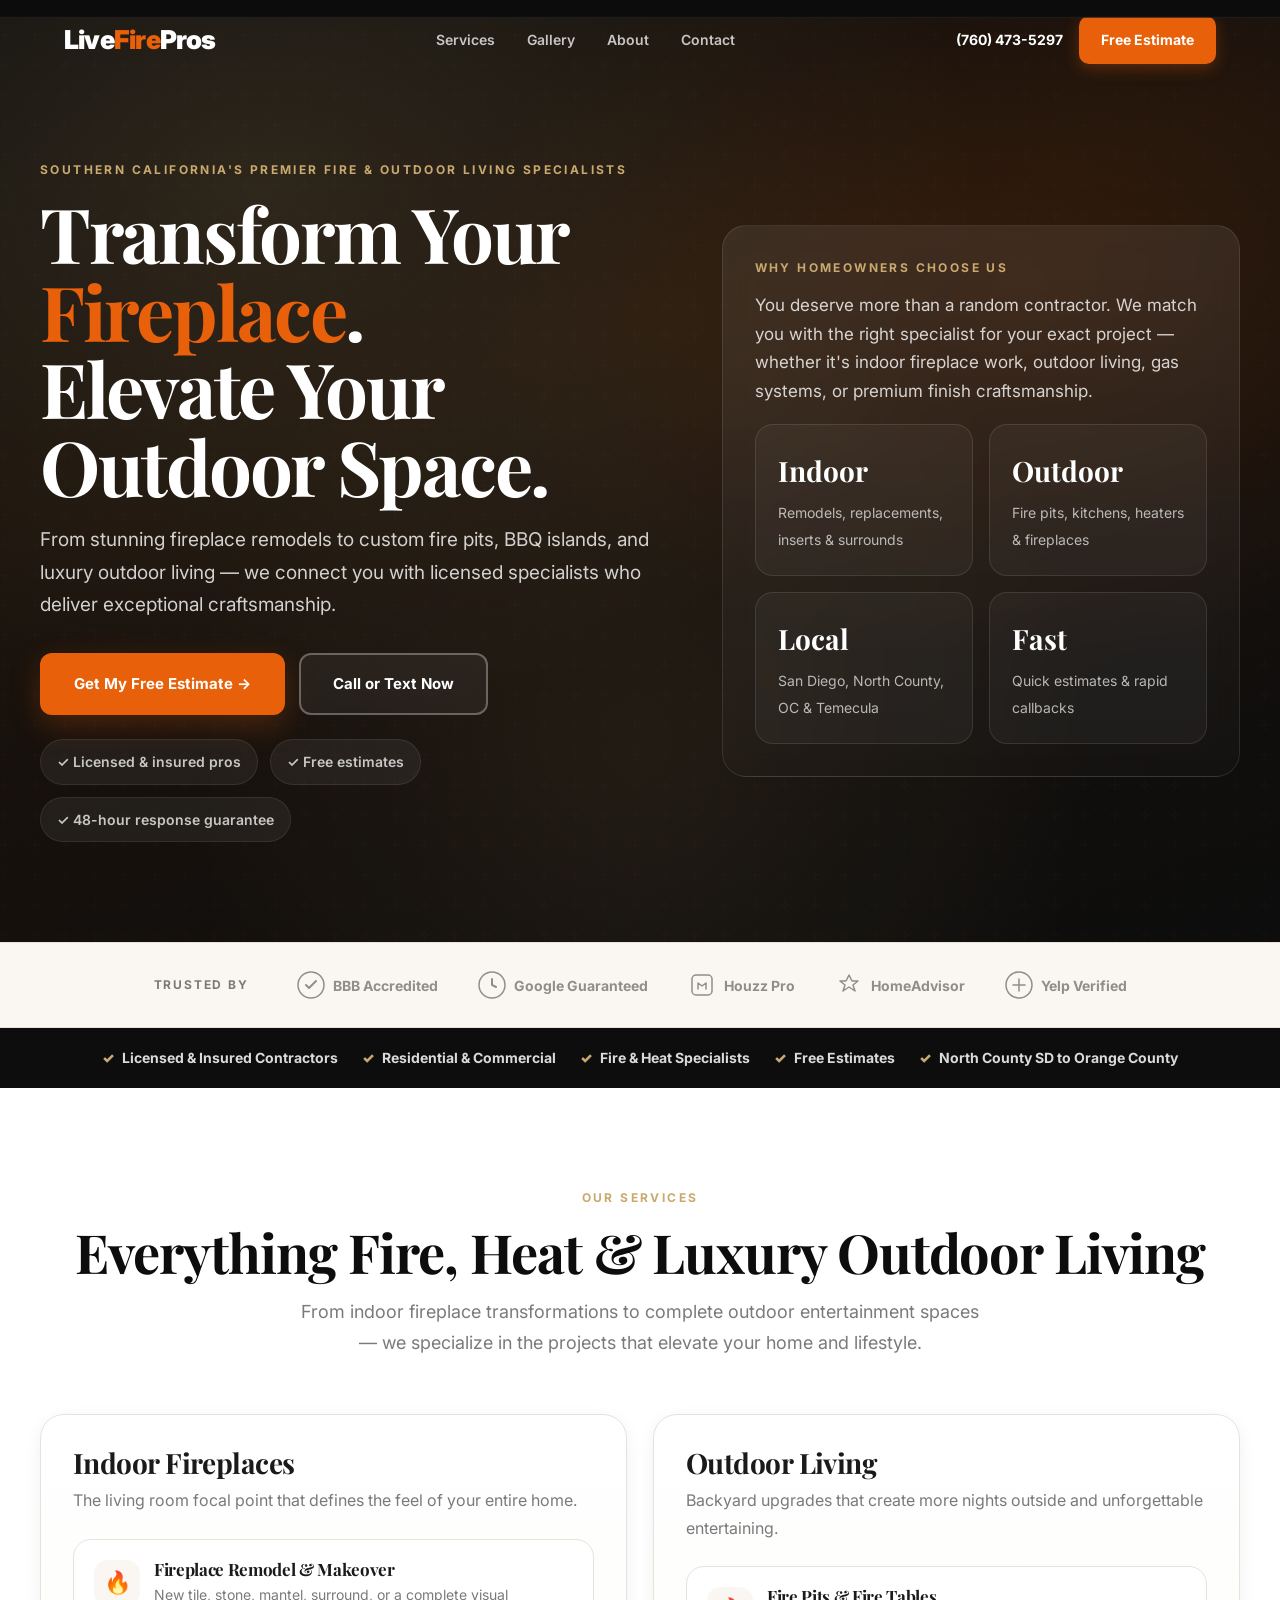
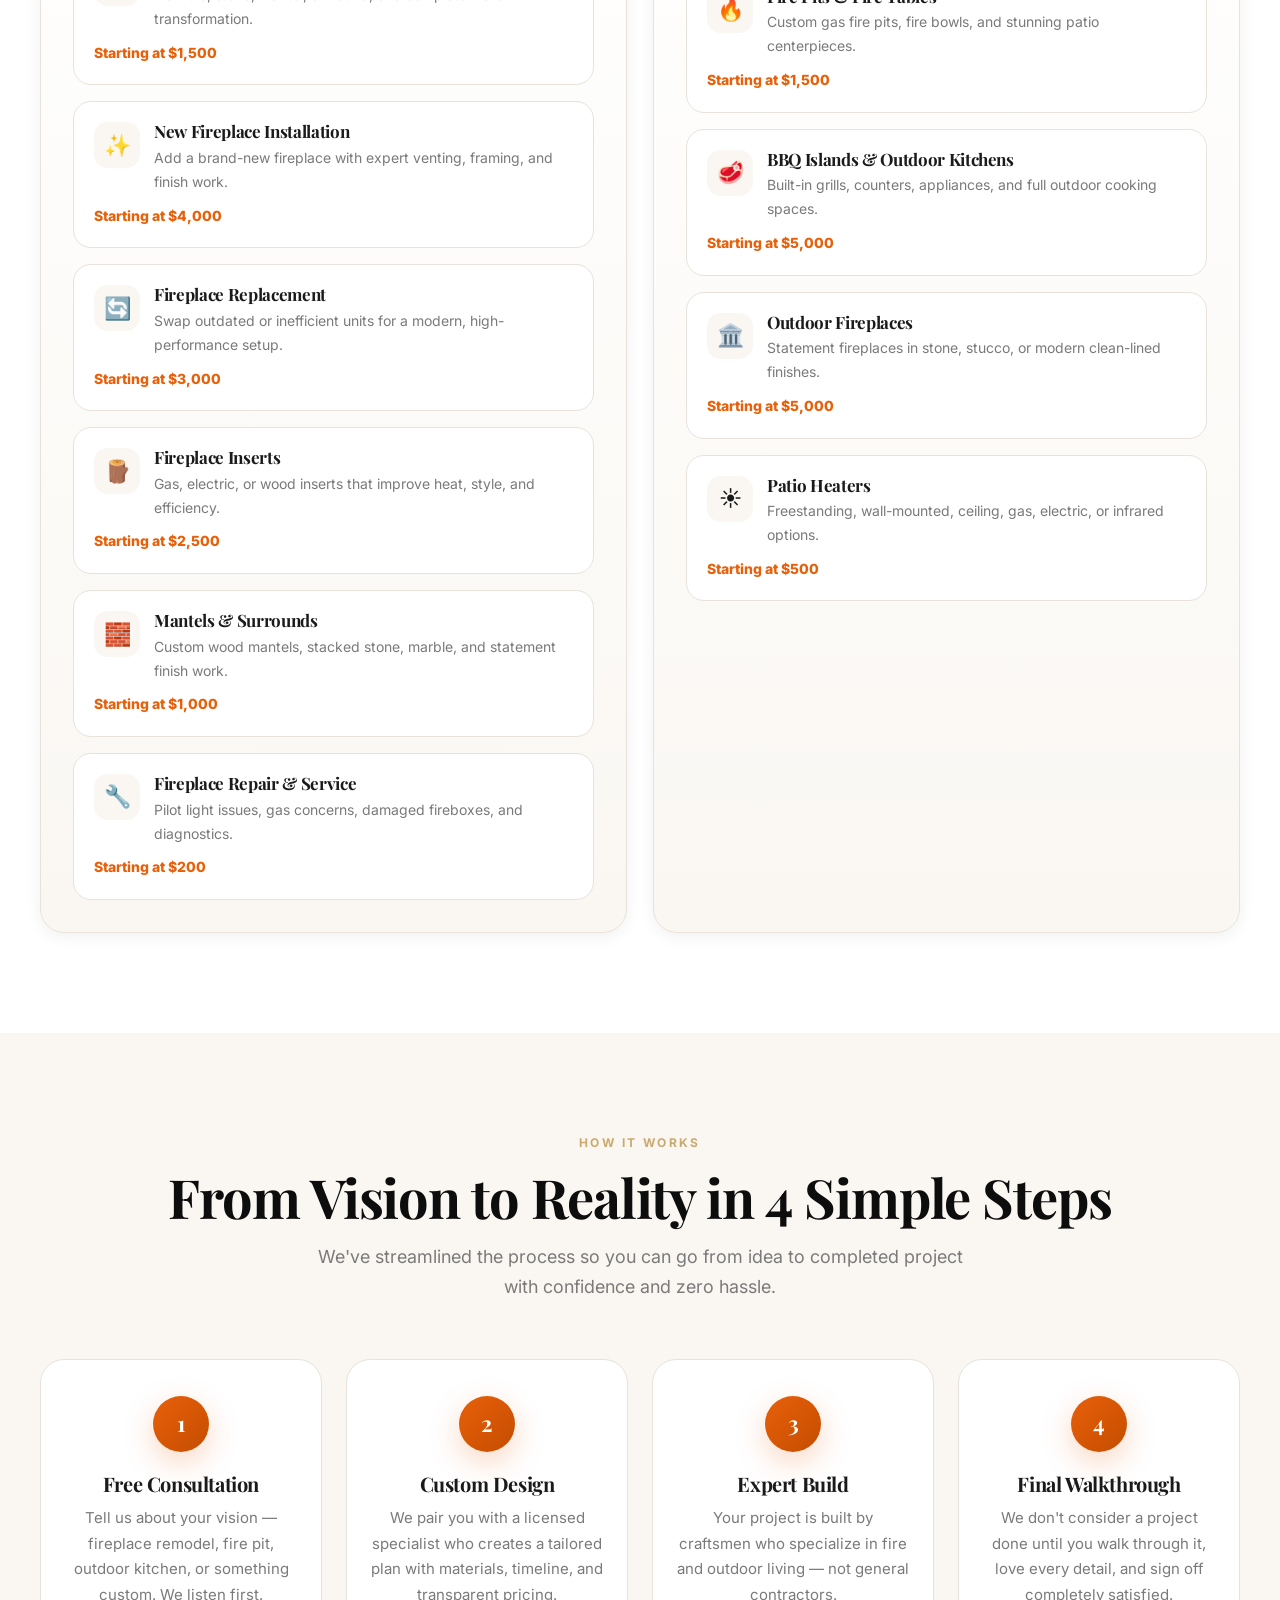
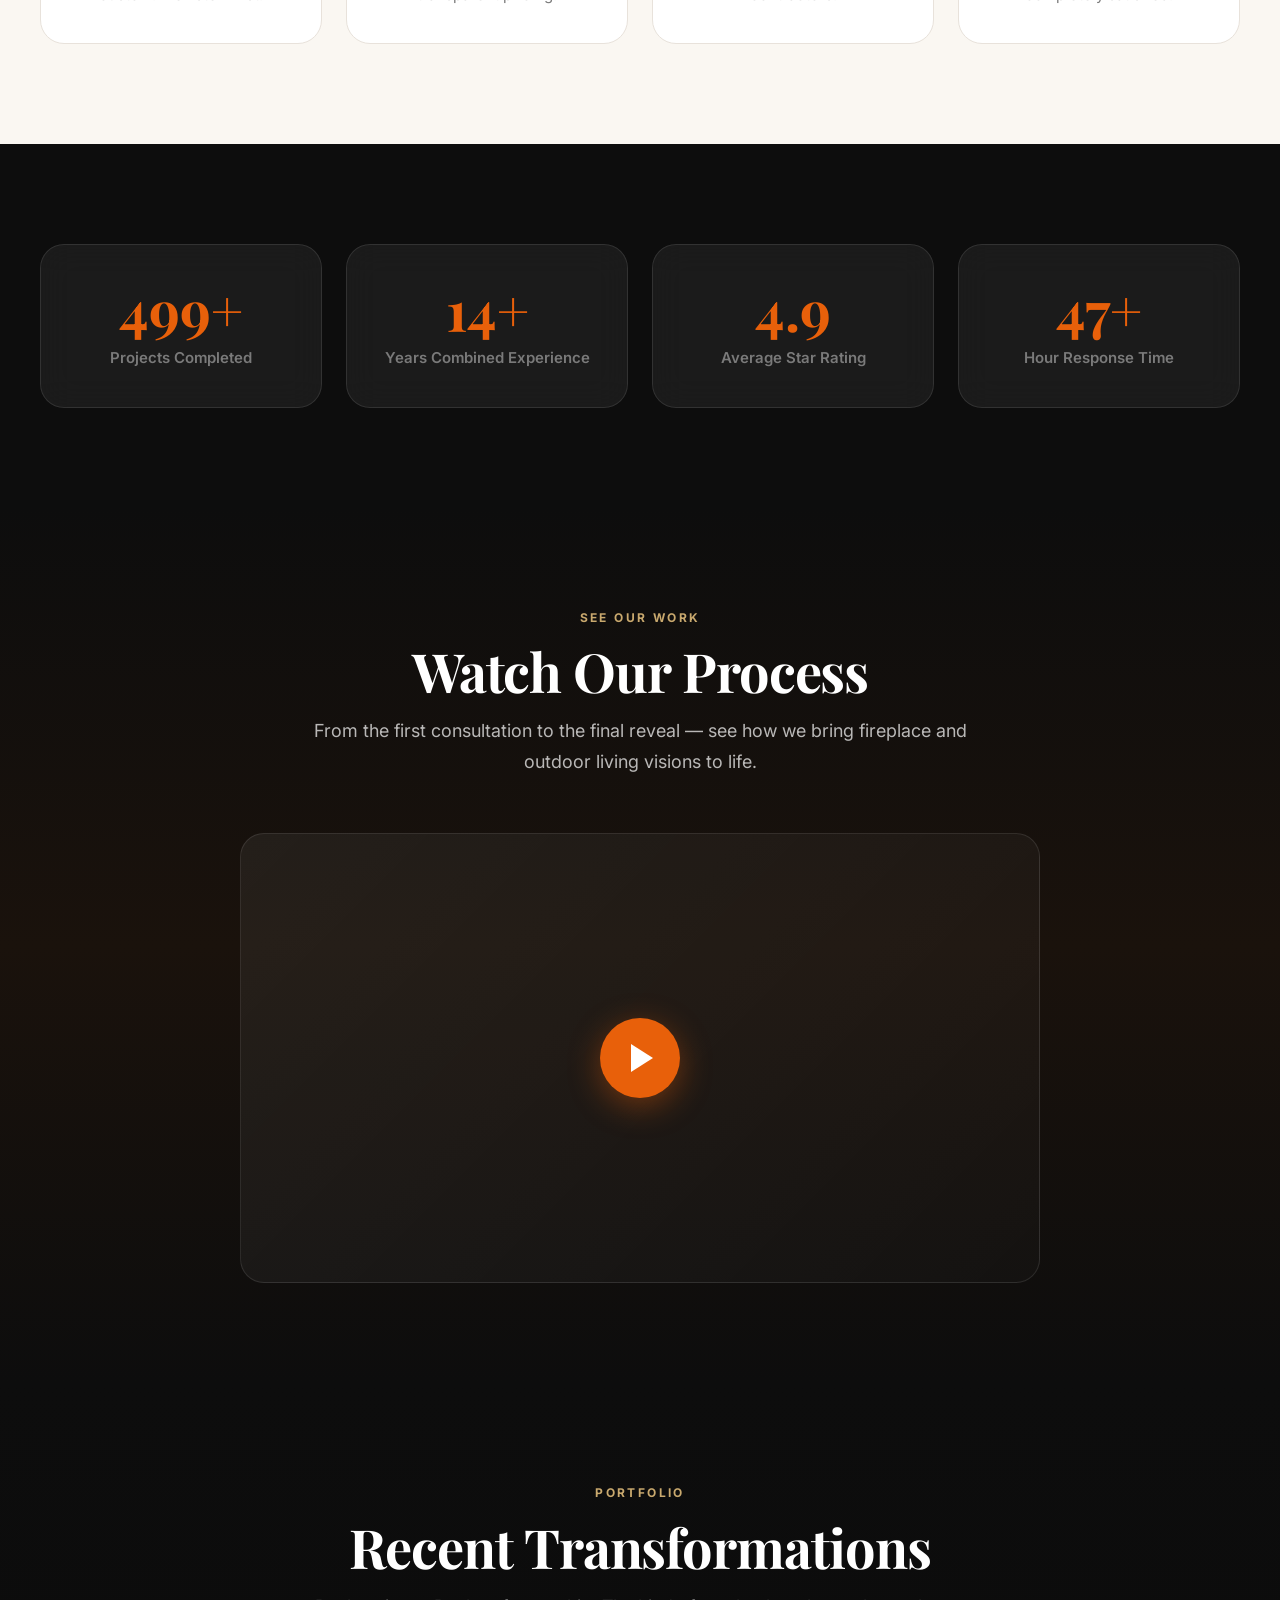
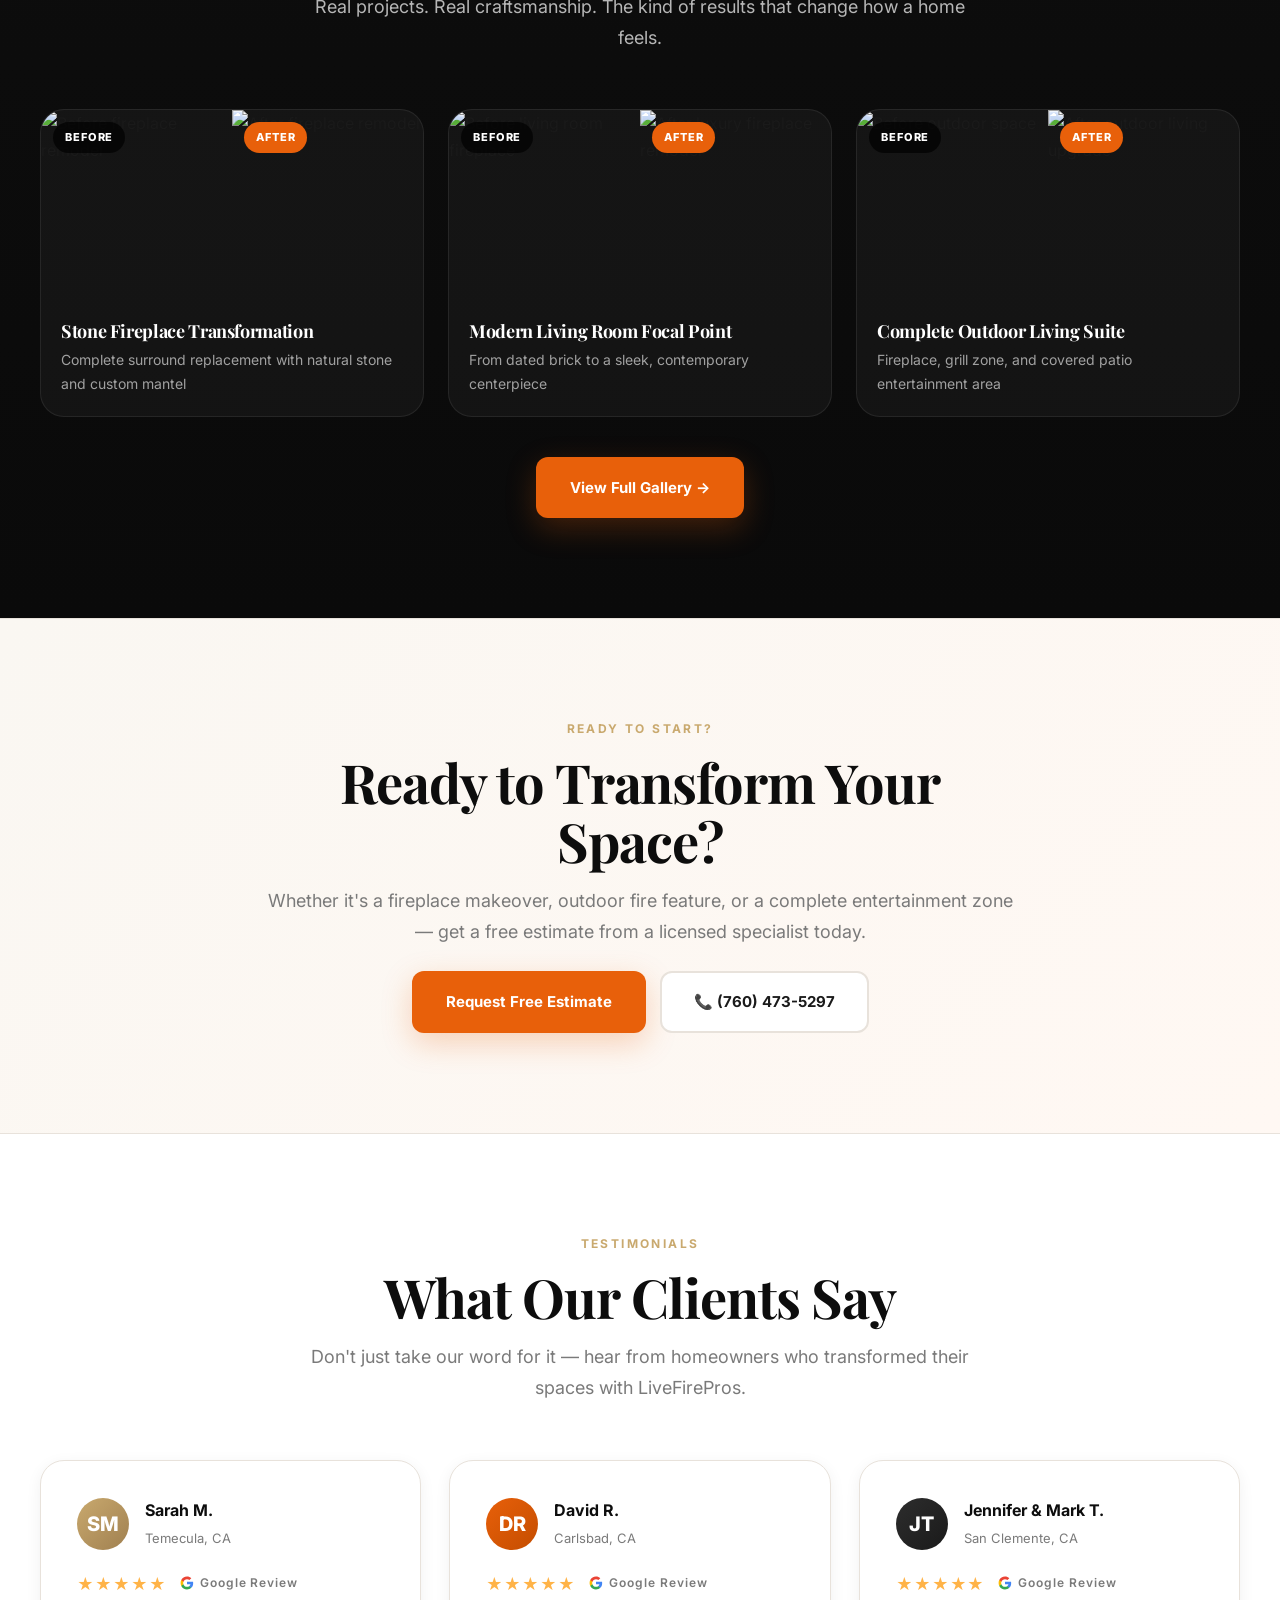
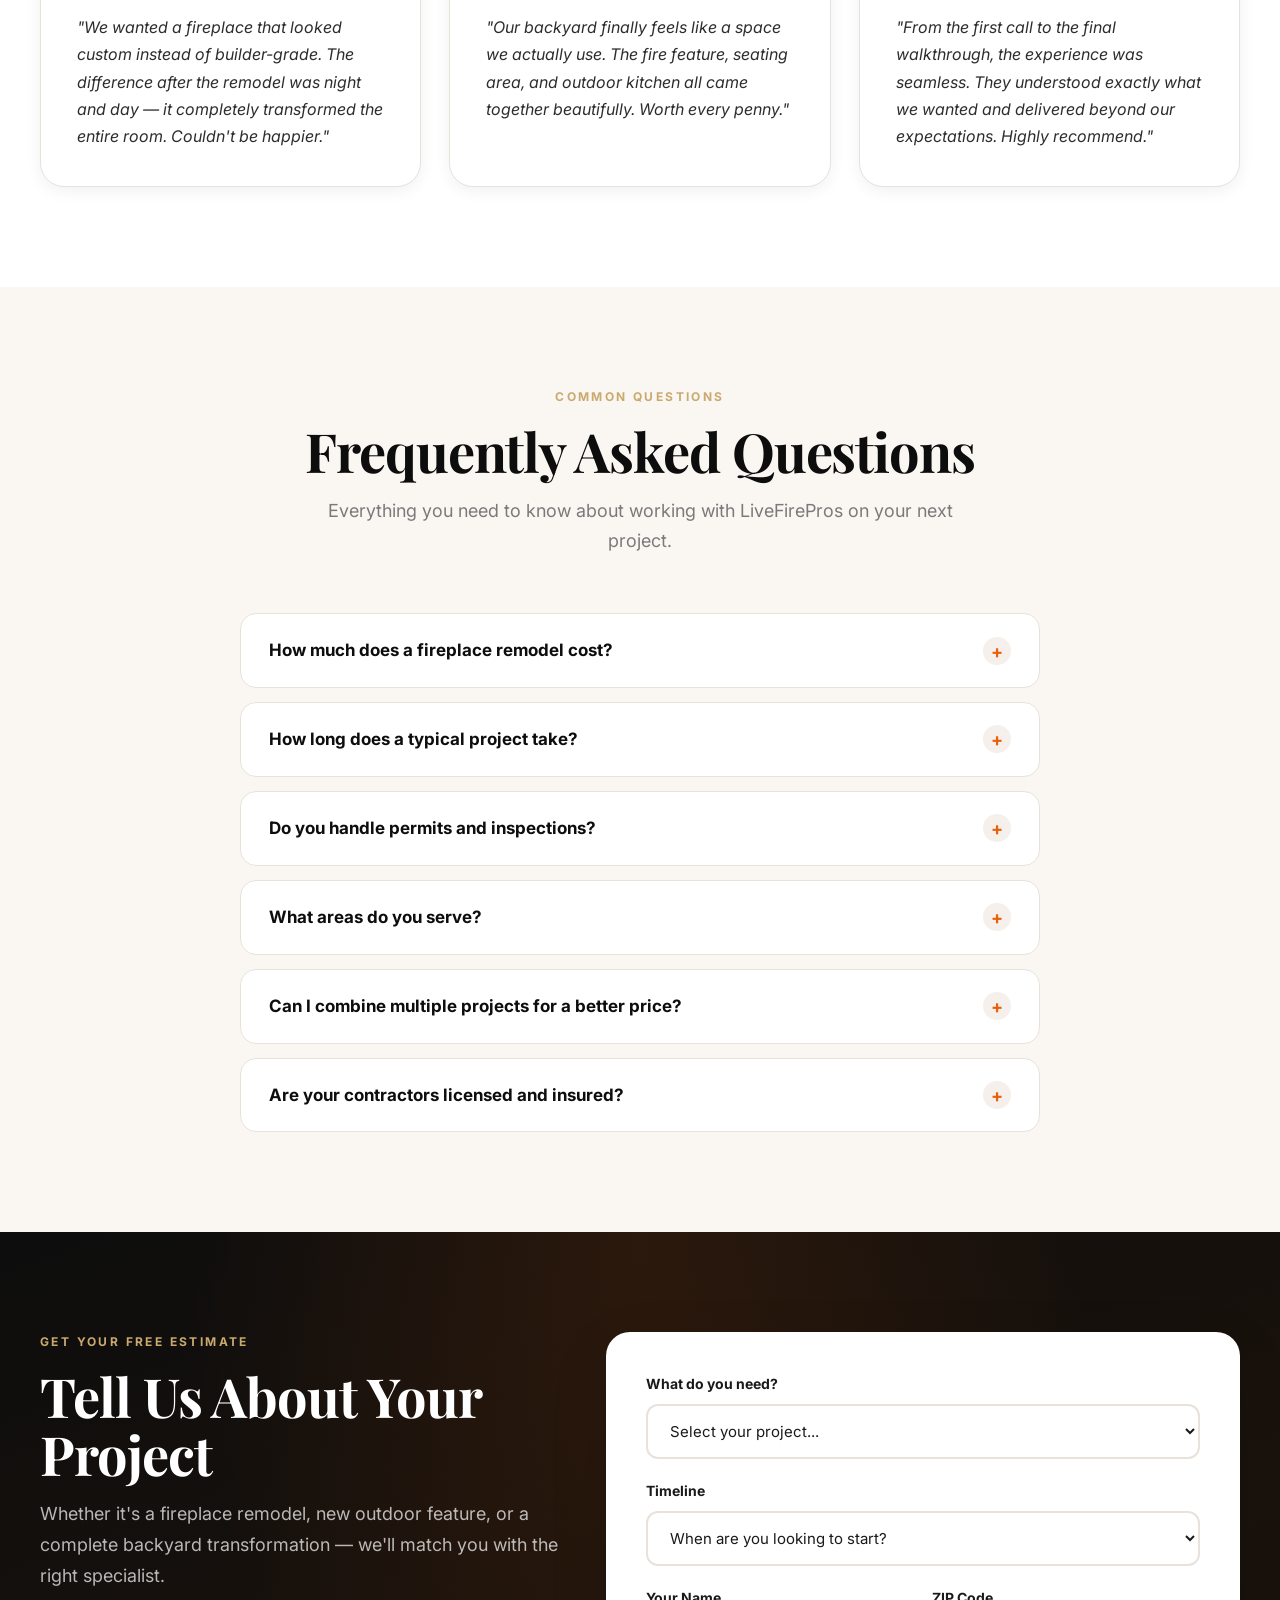
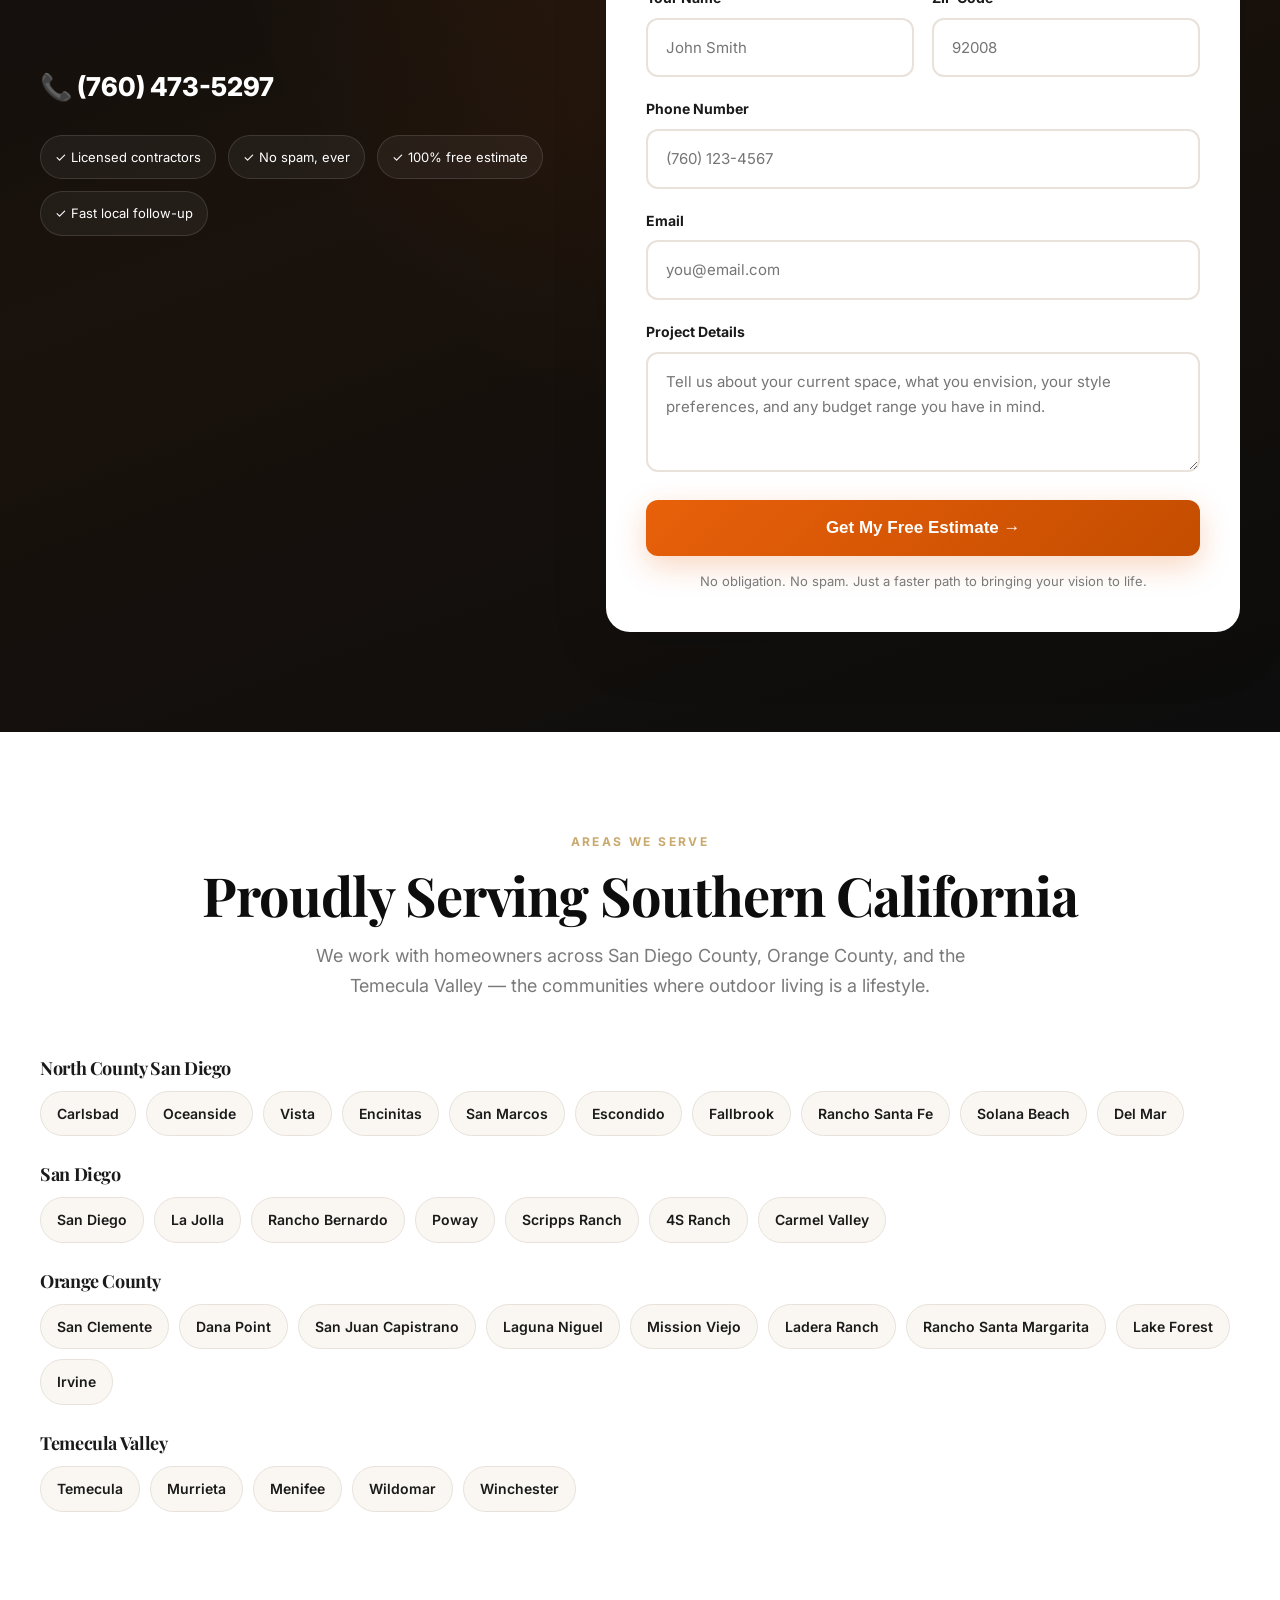
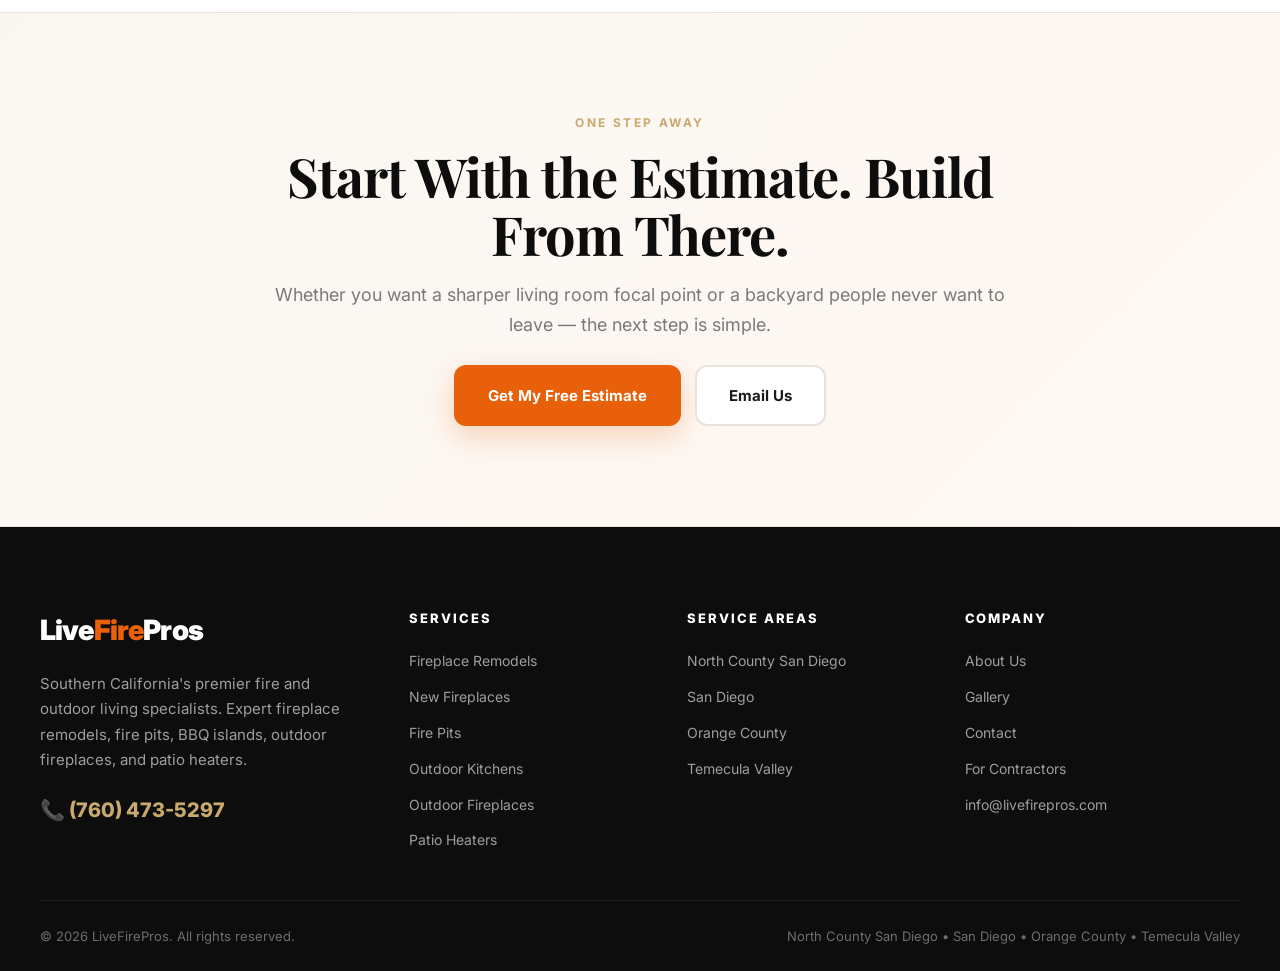
==== commit 17f35a48: "Add admin panel, contractor page, footer links - /admin/ — Decap CMS for editing pricing, photos, te" ====
--- a/index.html
+++ b/index.html
@@ -10,6 +10,7 @@
   <link rel="preconnect" href="https://fonts.gstatic.com" crossorigin>
   <link href="https://fonts.googleapis.com/css2?family=Inter:wght@400;500;600;700;800;900&family=Playfair+Display:wght@400;500;600;700;800&display=swap" rel="stylesheet">
   <link rel="stylesheet" href="/styles.css">
+  <script src="https://identity.netlify.com/v1/netlify-identity-widget.js"></script>
   <script type="application/ld+json">
   {
     "@context": "https://schema.org",
@@ -649,7 +650,7 @@
             <a href="/about.html">About Us</a>
             <a href="/gallery.html">Gallery</a>
             <a href="/contact.html">Contact</a>
-            <a href="mailto:info@livefirepros.com">info@livefirepros.com</a>
+            <a href="/contractors.html">For Contractors</a><a href="mailto:info@livefirepros.com">info@livefirepros.com</a>
           </div>
         </div>
       </div>
@@ -765,5 +766,16 @@
       });
     });
   </script>
+  <script>
+    if (window.netlifyIdentity) {
+      window.netlifyIdentity.on("init", user => {
+        if (!user) {
+          window.netlifyIdentity.on("login", () => {
+            document.location.href = "/admin/";
+          });
+        }
+      });
+    }
+  </script>
 </body>
 </html>
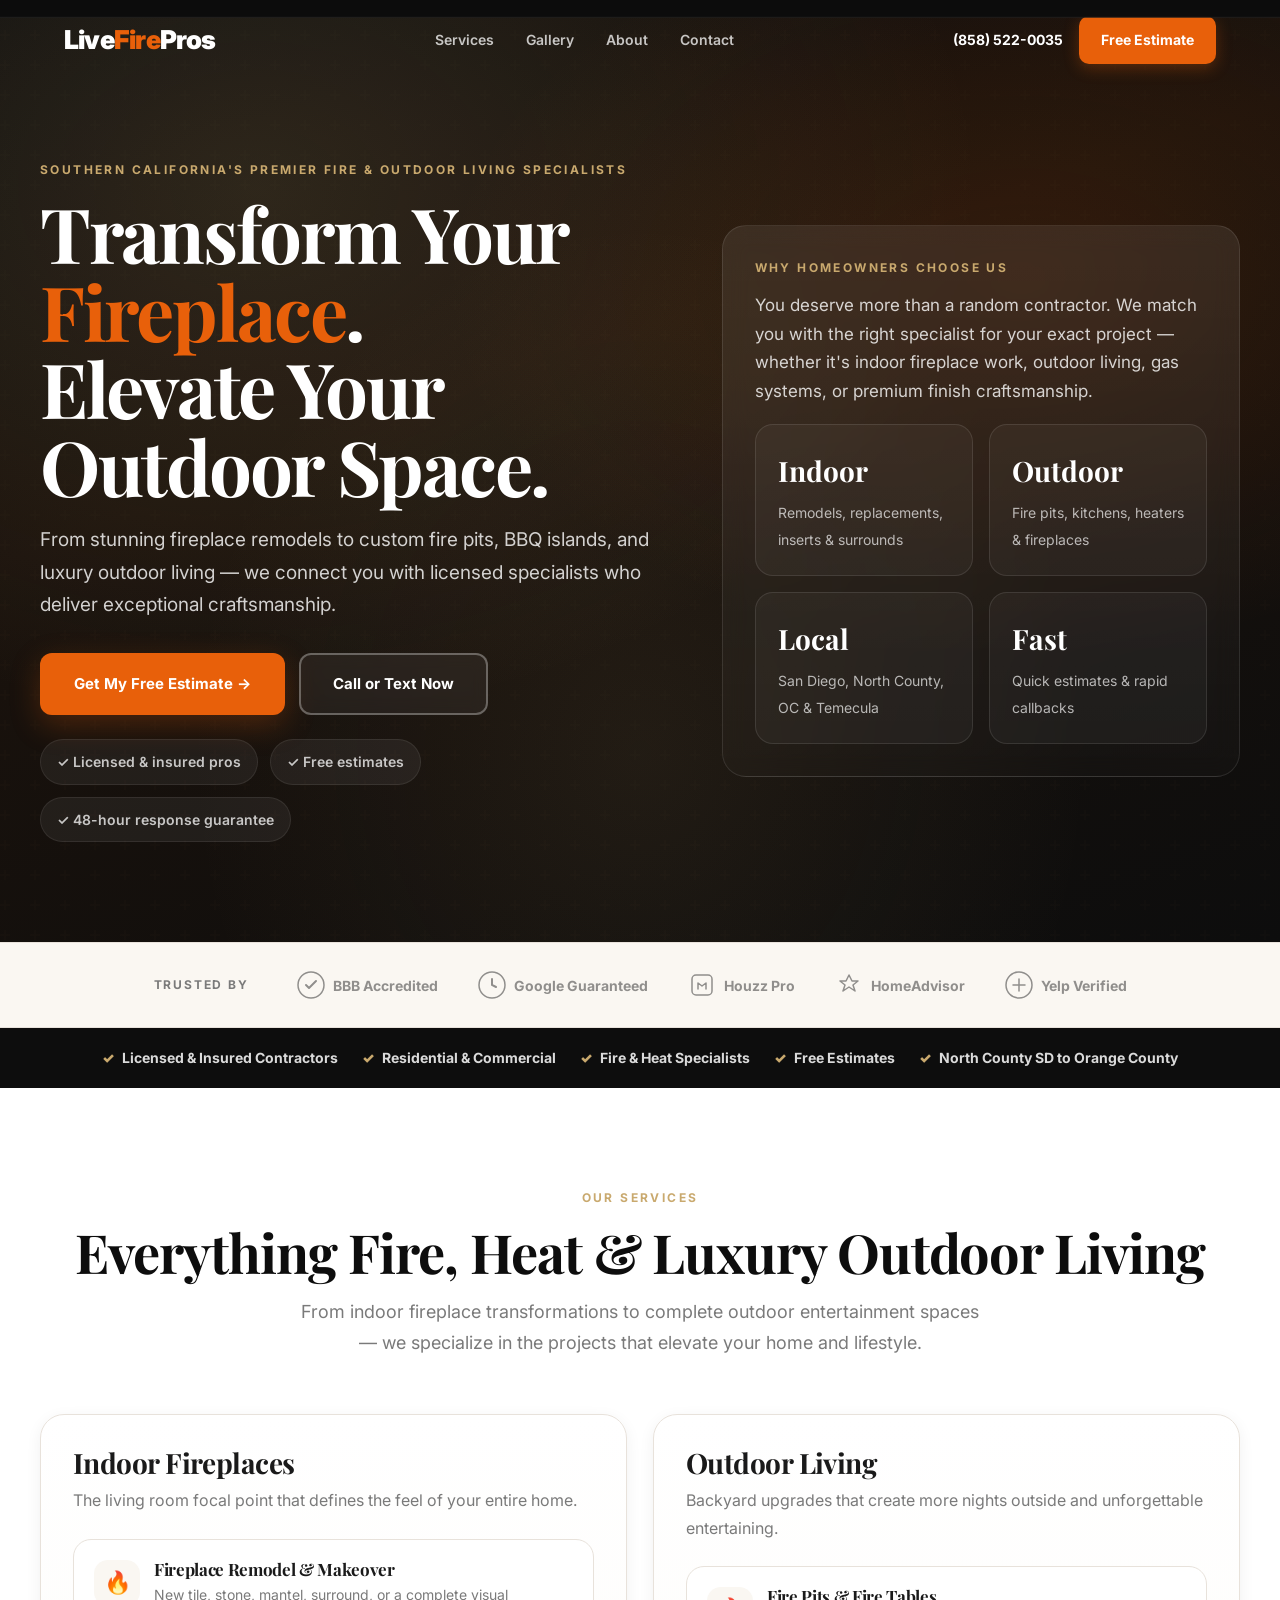
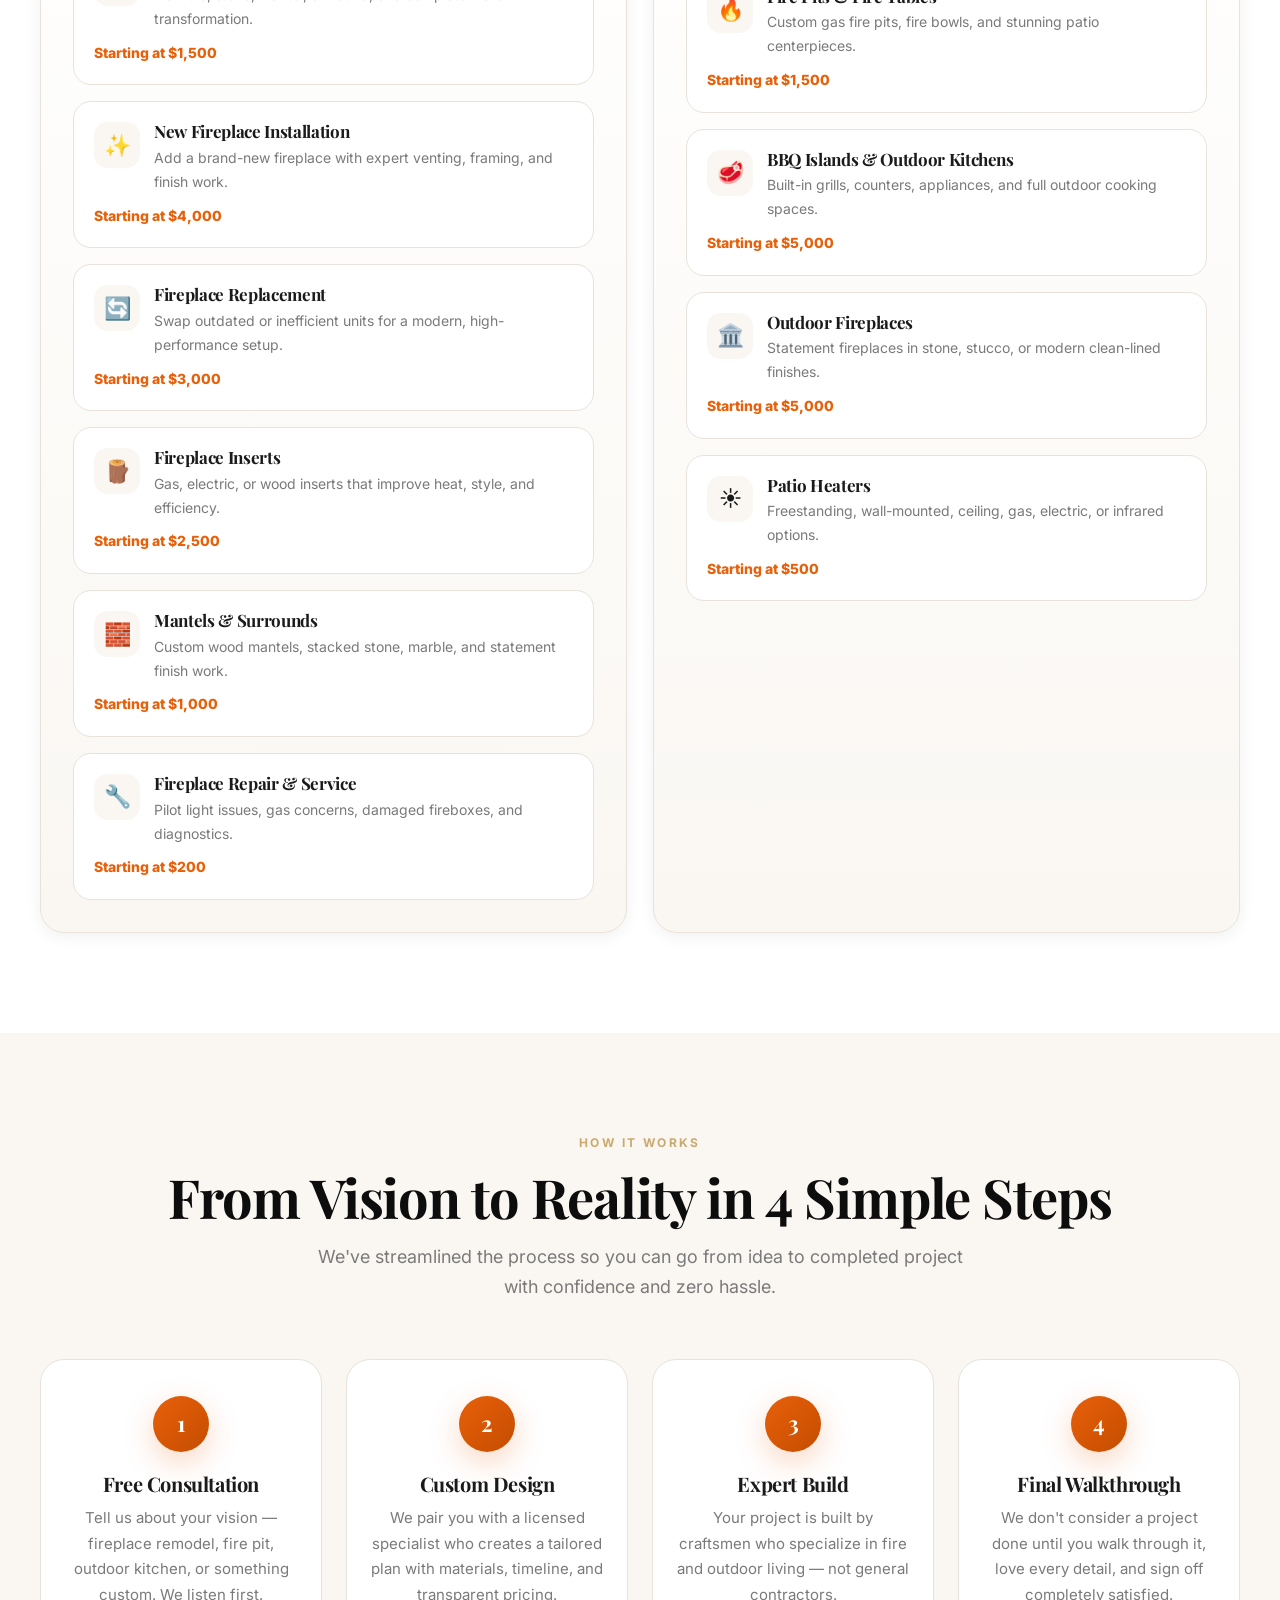
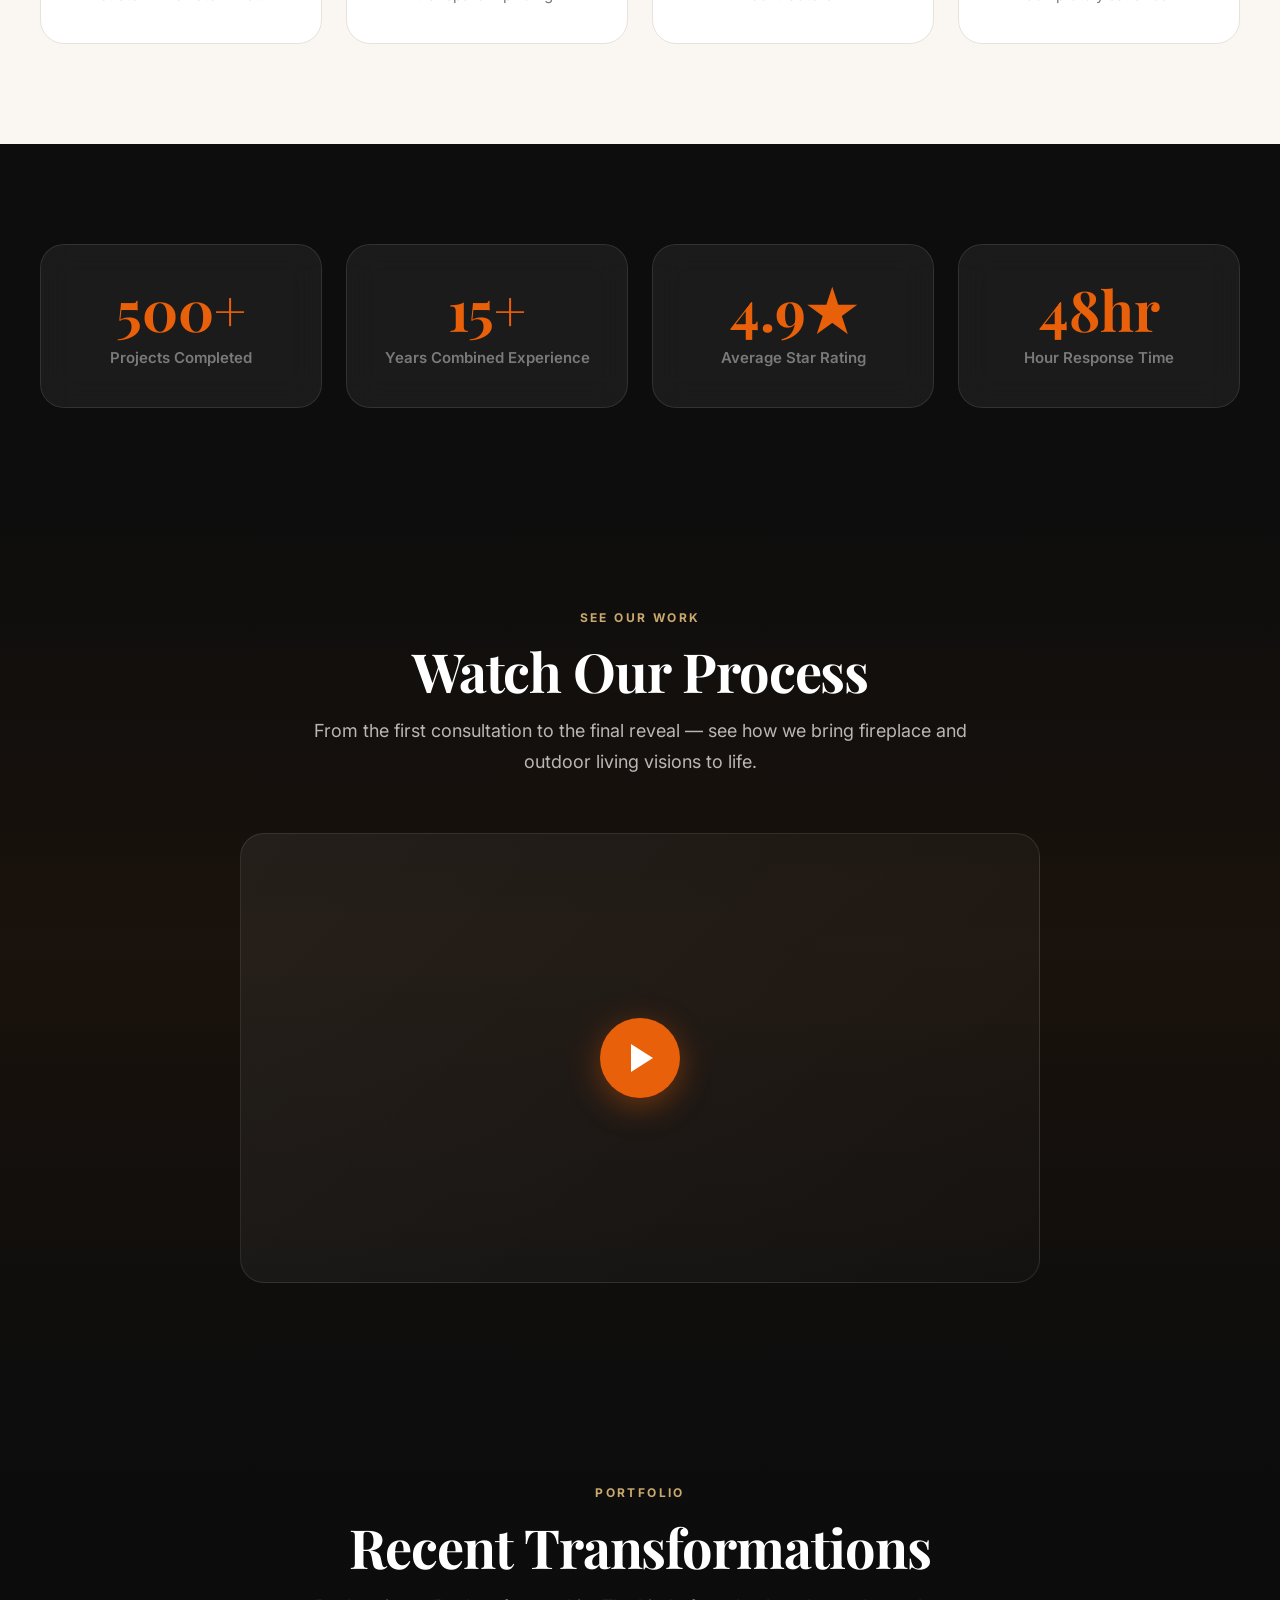
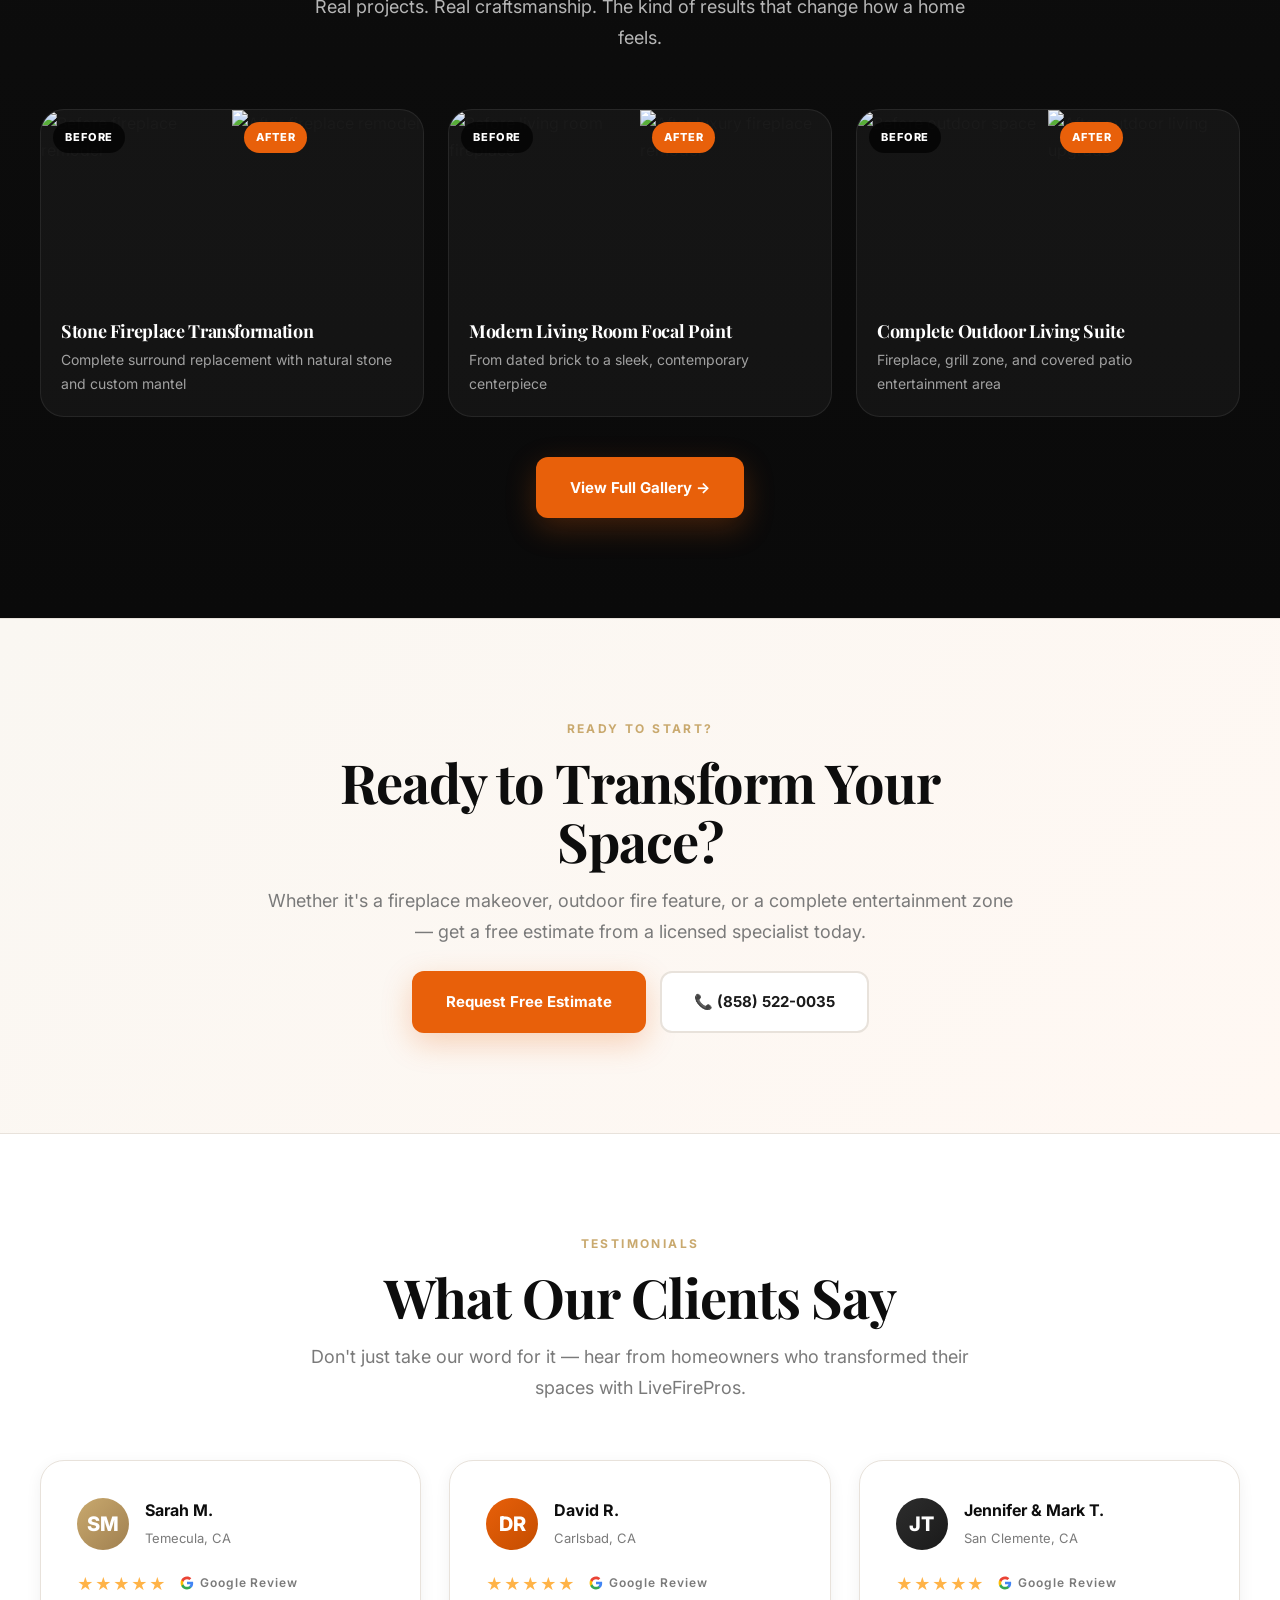
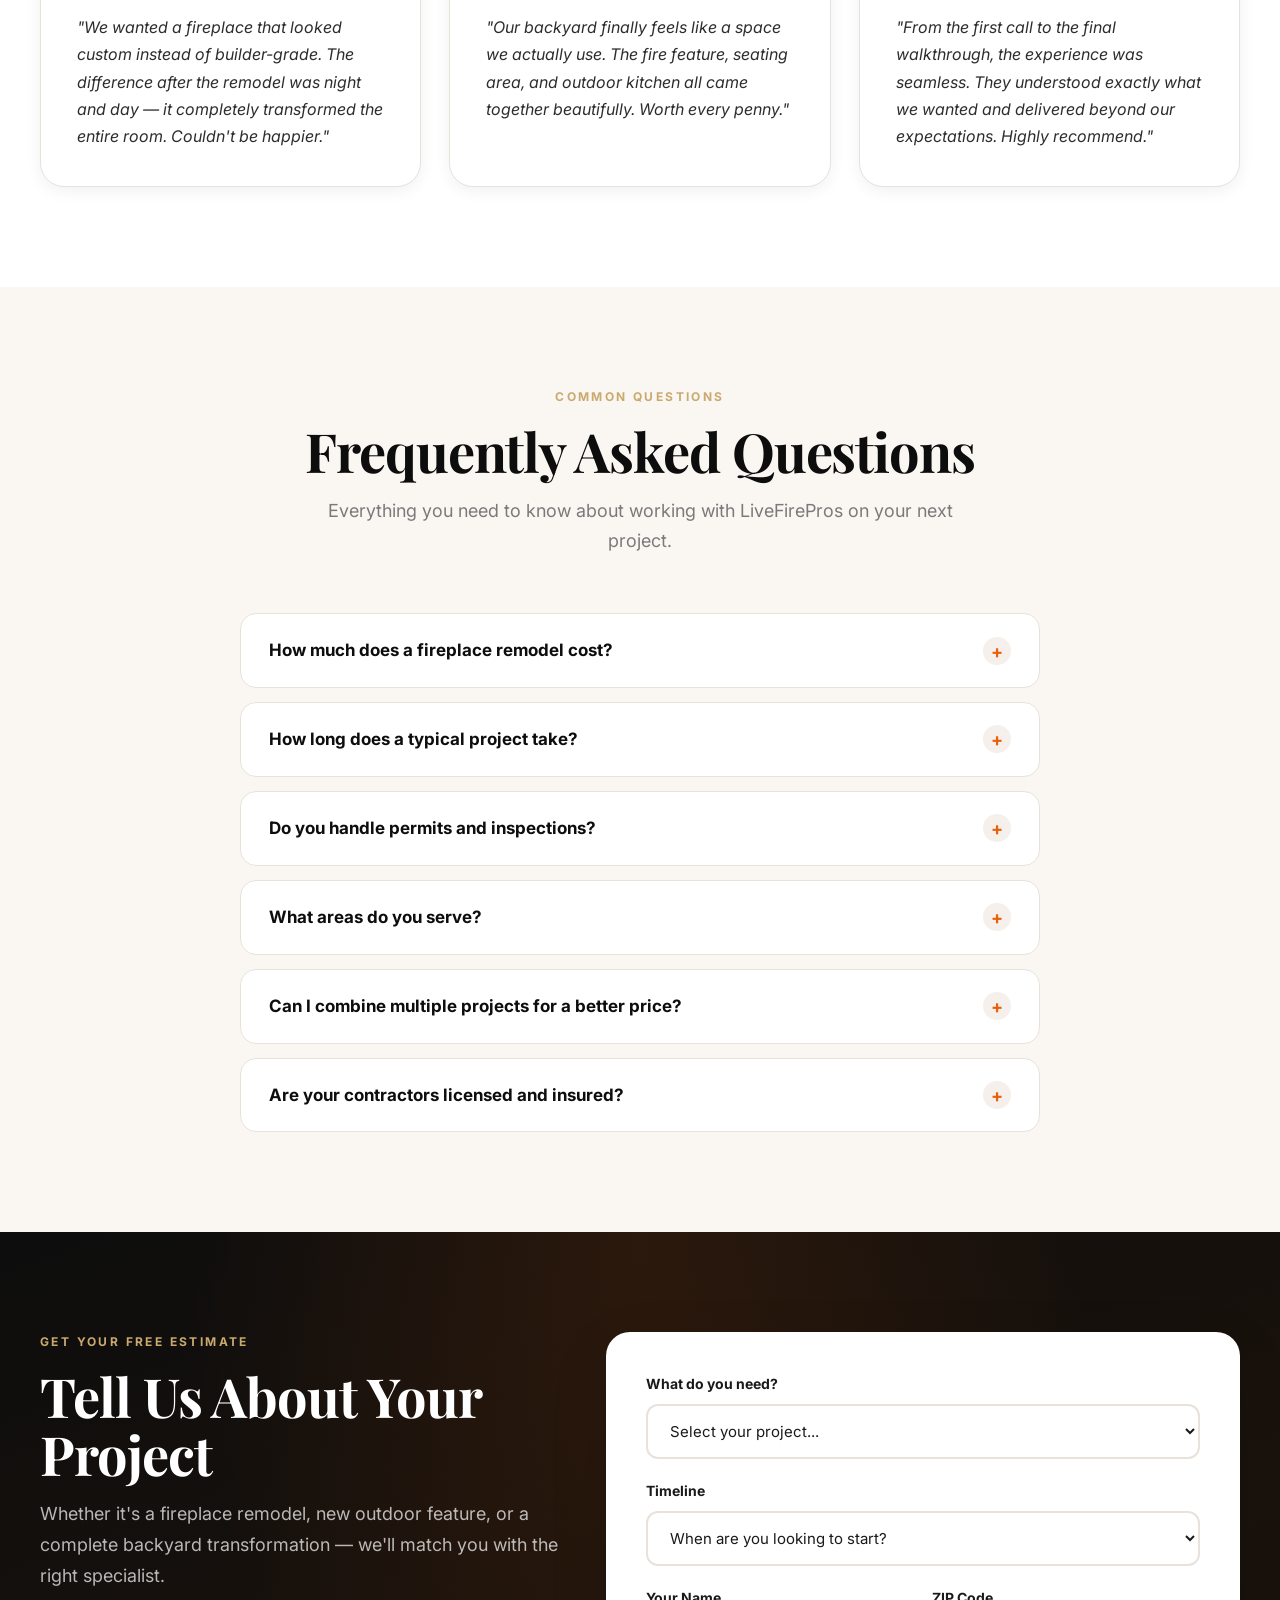
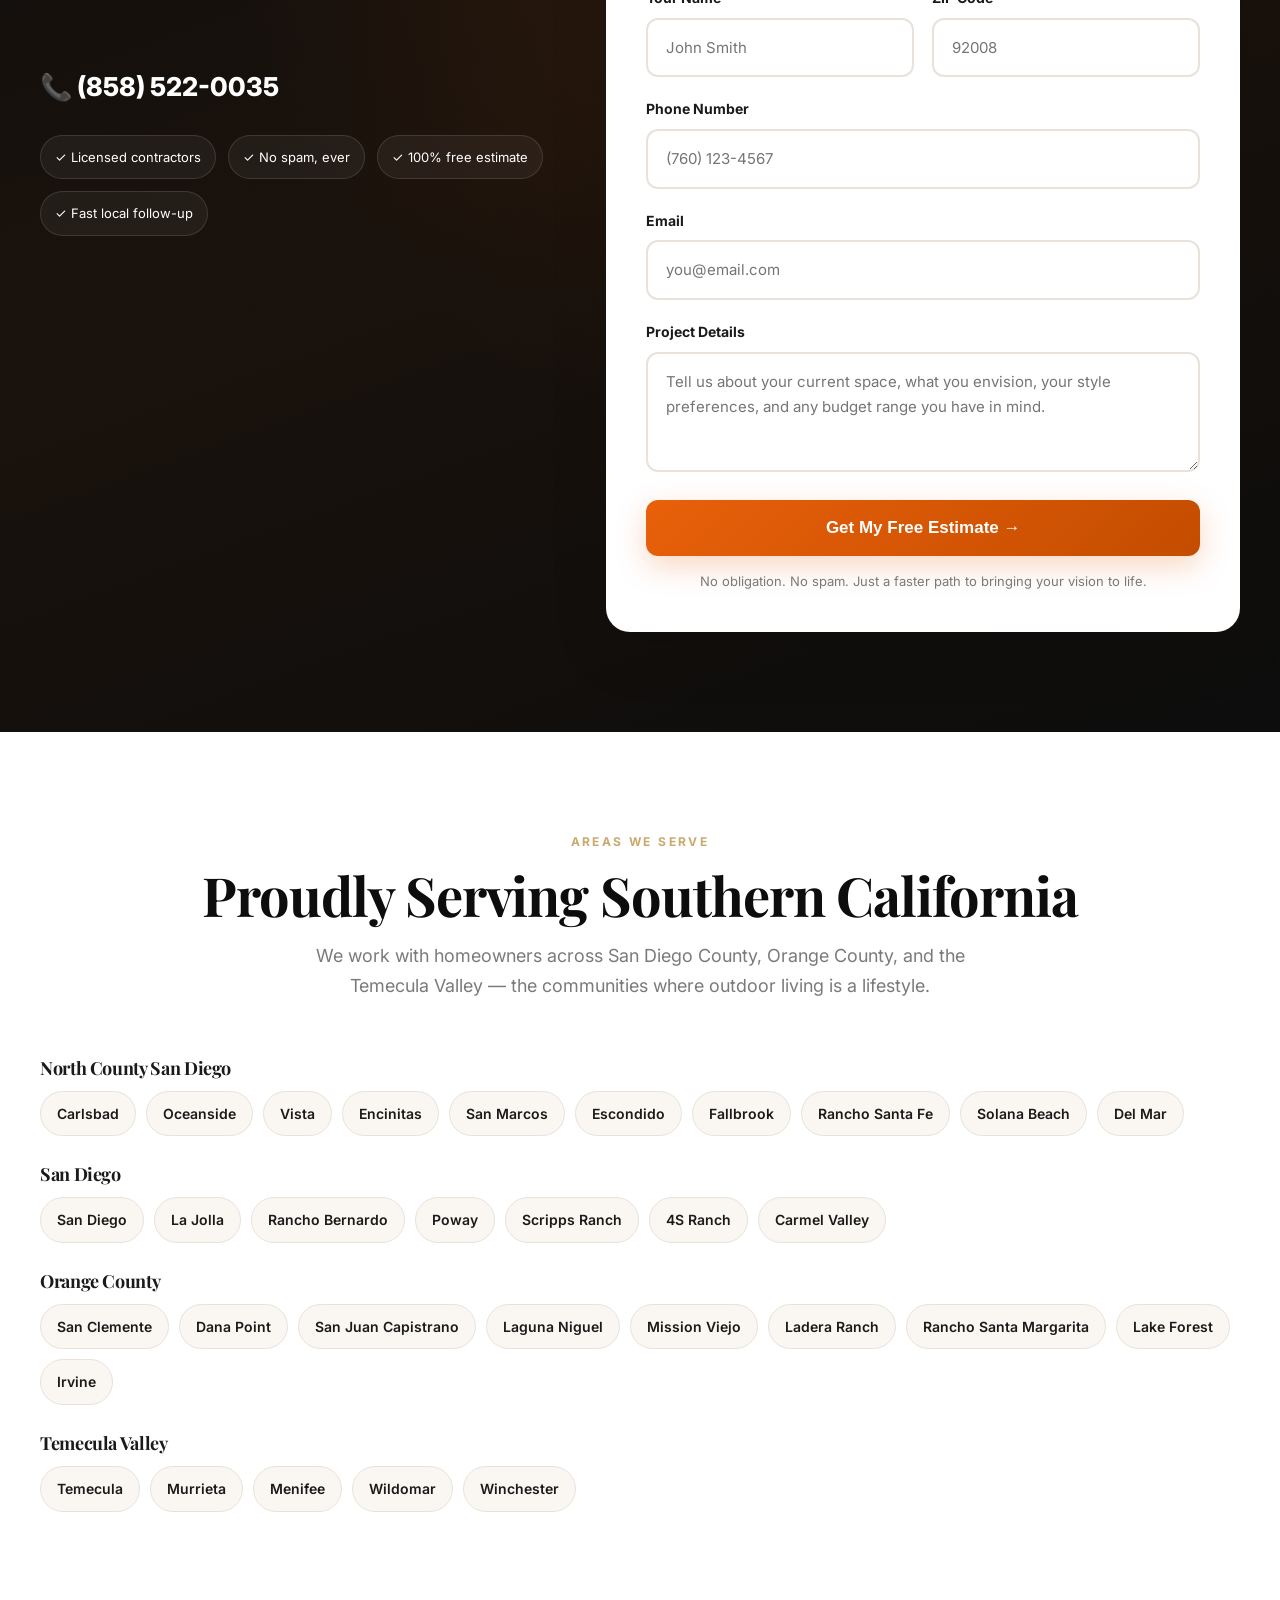
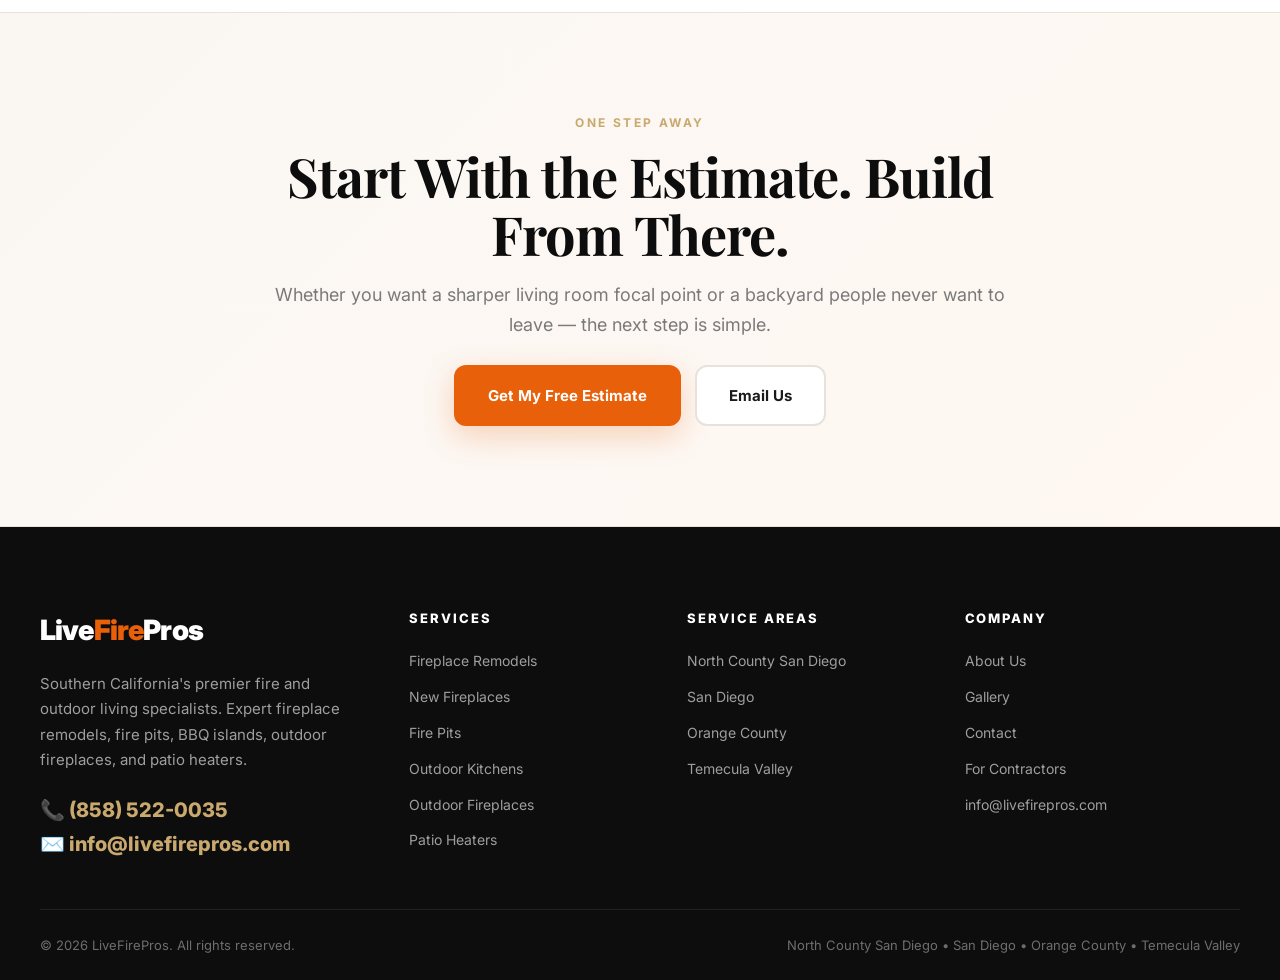
==== commit ce4a28c6: "Update phone to (858) 522-0035, add info@livefirepros.com email sitewide - Replaced all (760) 473-52" ====
--- a/index.html
+++ b/index.html
@@ -17,7 +17,7 @@
     "@type": "LocalBusiness",
     "name": "LiveFirePros",
     "description": "Southern California's premier fire and outdoor living specialists — fireplace remodels, fire pits, BBQ islands, outdoor fireplaces, and patio heaters.",
-    "telephone": "+1-760-473-5297",
+    "telephone": "+1-858-522-0035",
     "email": "info@livefirepros.com",
     "areaServed": ["North County San Diego","San Diego","Orange County","Temecula Valley"],
     "url": "https://livefirepros.com",
@@ -175,7 +175,7 @@
         <a href="/contact.html">Contact</a>
       </div>
       <div class="nav-actions">
-        <a href="tel:+17604735297" class="nav-phone">(760) 473-5297</a>
+        <a href="tel:+18585220035" class="nav-phone">(858) 522-0035</a>
         <a href="#quote" class="nav-cta">Free Estimate</a>
         <button class="nav-toggle" id="navToggle" aria-label="Open menu">☰</button>
       </div>
@@ -185,7 +185,7 @@
       <a href="/gallery.html">Gallery</a>
       <a href="/about.html">About</a>
       <a href="/contact.html">Contact</a>
-      <a href="tel:+17604735297">Call (760) 473-5297</a>
+      <a href="tel:+18585220035">Call (858) 522-0035</a>
     </div>
   </nav>
 
@@ -198,7 +198,7 @@
         <p class="lead">From stunning fireplace remodels to custom fire pits, BBQ islands, and luxury outdoor living — we connect you with licensed specialists who deliver exceptional craftsmanship.</p>
         <div class="hero-buttons">
           <a href="#quote" class="btn btn-primary">Get My Free Estimate →</a>
-          <a href="tel:+17604735297" class="btn btn-secondary">Call or Text Now</a>
+          <a href="tel:+18585220035" class="btn btn-secondary">Call or Text Now</a>
         </div>
         <div class="hero-trust">
           <span>✓ Licensed &amp; insured pros</span>
@@ -430,7 +430,7 @@
       <p>Whether it's a fireplace makeover, outdoor fire feature, or a complete entertainment zone — get a free estimate from a licensed specialist today.</p>
       <div class="cta-buttons">
         <a href="#quote" class="btn btn-primary">Request Free Estimate</a>
-        <a href="tel:+17604735297" class="btn btn-outline">📞 (760) 473-5297</a>
+        <a href="tel:+18585220035" class="btn btn-outline">📞 (858) 522-0035</a>
       </div>
     </div>
   </section>
@@ -521,7 +521,7 @@
         <div class="eyebrow" style="text-align:left;color:var(--gold);">Get Your Free Estimate</div>
         <h2 class="section-title section-title-light" style="text-align:left;">Tell Us About Your Project</h2>
         <p class="section-subtitle section-subtitle-light" style="text-align:left;margin-left:0;">Whether it's a fireplace remodel, new outdoor feature, or a complete backyard transformation — we'll match you with the right specialist.</p>
-        <a href="tel:+17604735297" class="form-phone">📞 (760) 473-5297</a>
+        <a href="tel:+18585220035" class="form-phone">📞 (858) 522-0035</a>
         <div class="form-trust">
           <span>✓ Licensed contractors</span>
           <span>✓ No spam, ever</span>
@@ -622,7 +622,8 @@
         <div class="footer-brand">
           <a href="/" class="logo">Live<span>Fire</span>Pros</a>
           <p>Southern California's premier fire and outdoor living specialists. Expert fireplace remodels, fire pits, BBQ islands, outdoor fireplaces, and patio heaters.</p>
-          <a href="tel:+17604735297" class="footer-phone">📞 (760) 473-5297</a>
+          <a href="tel:+18585220035" class="footer-phone">📞 (858) 522-0035</a>
+          <a href="mailto:info@livefirepros.com" class="footer-phone">✉️ info@livefirepros.com</a>
         </div>
         <div>
           <div class="footer-heading">Services</div>
@@ -662,7 +663,7 @@
   </footer>
 
   <!-- Mobile Call Bar -->
-  <a class="mobile-call" href="tel:+17604735297">📞 Call or Text Now — (760) 473-5297</a>
+  <a class="mobile-call" href="tel:+18585220035">📞 Call or Text Now — (858) 522-0035</a>
 
   <!-- Scroll to Top -->
   <button class="scroll-top" id="scrollTop" aria-label="Scroll to top">↑</button>
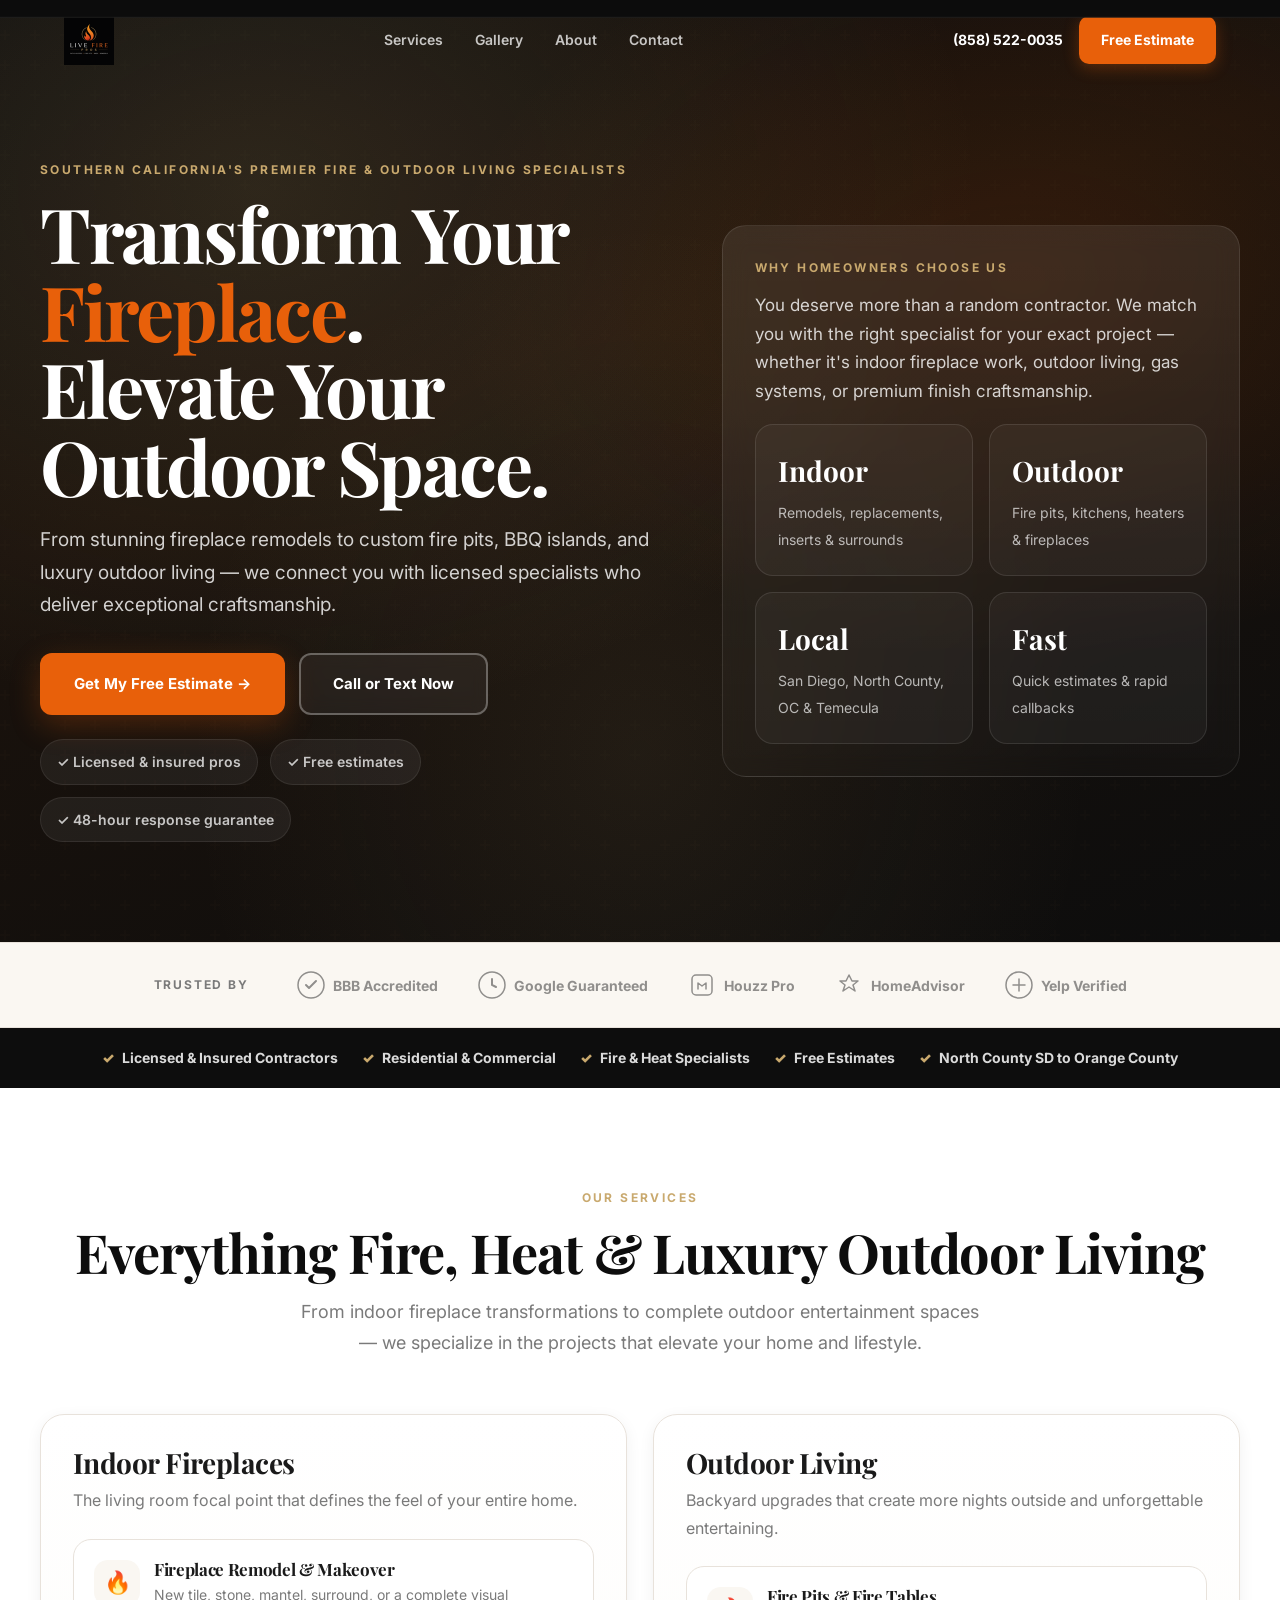
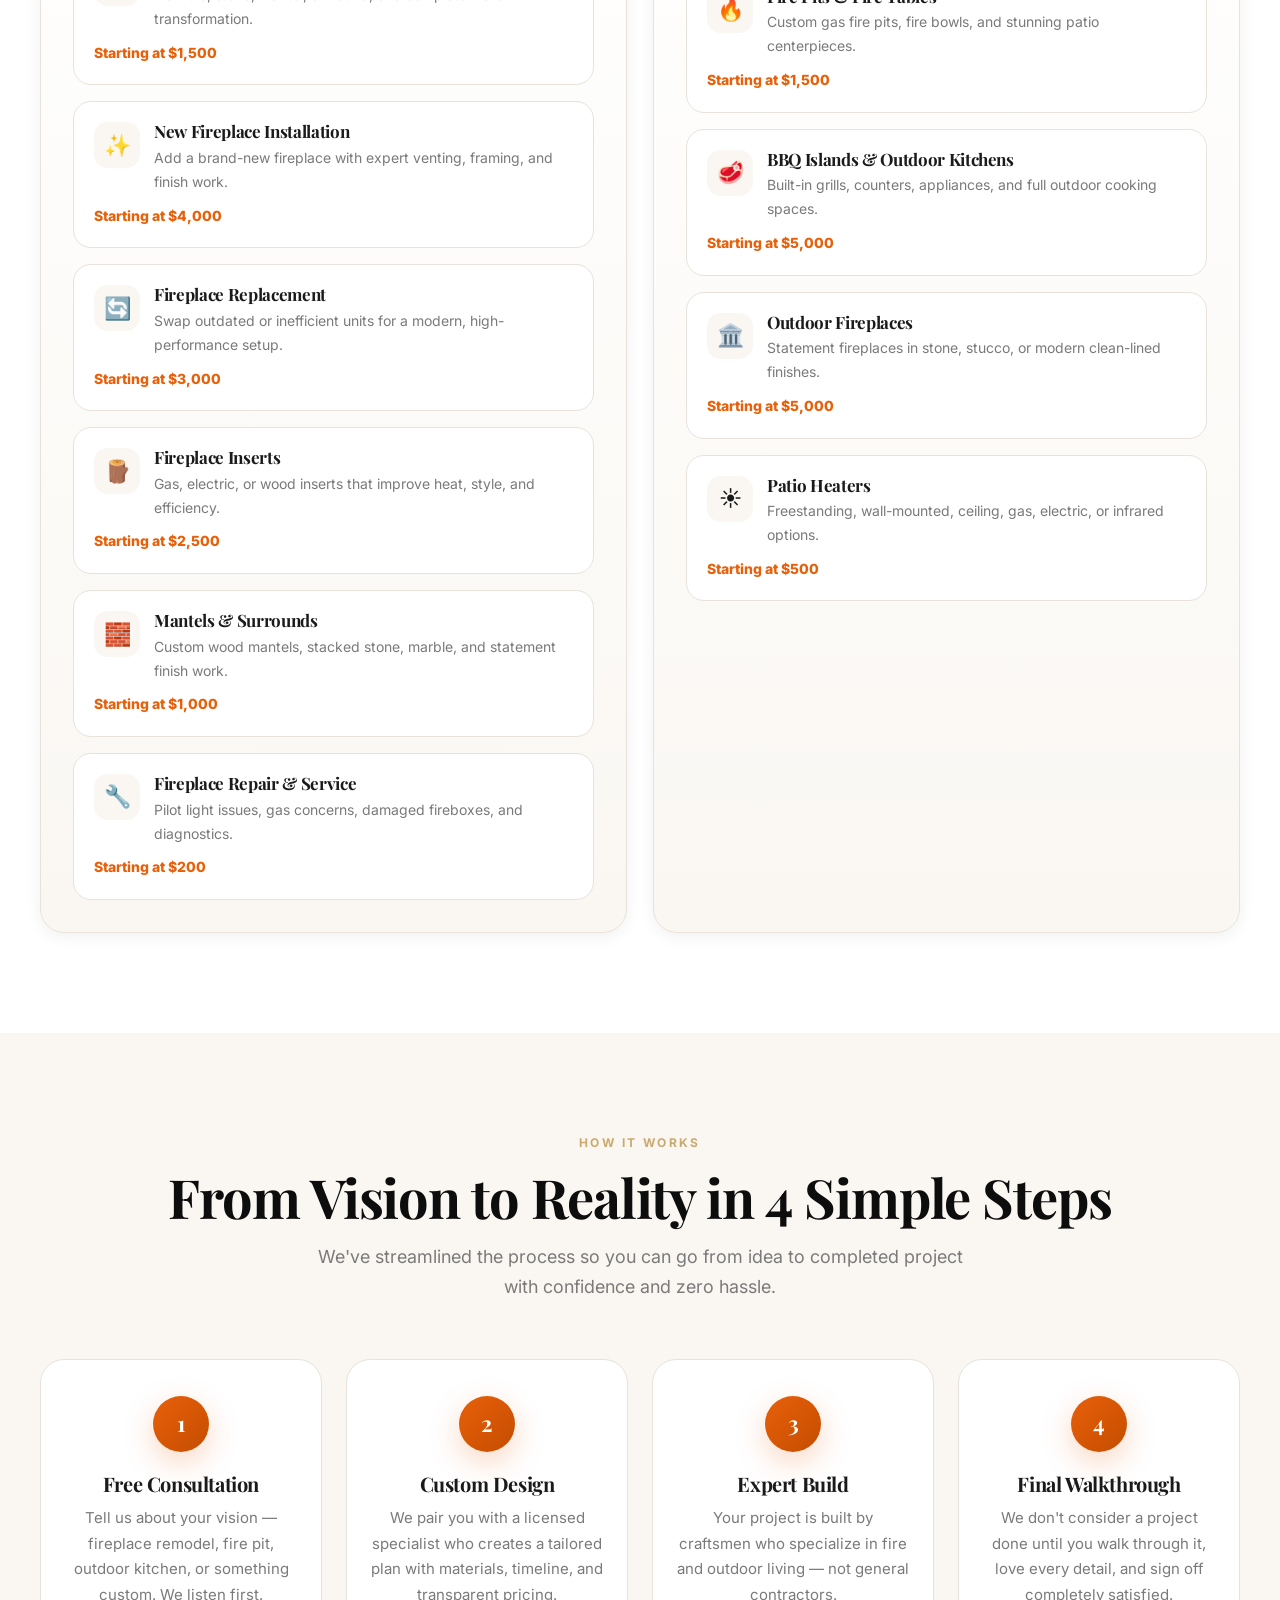
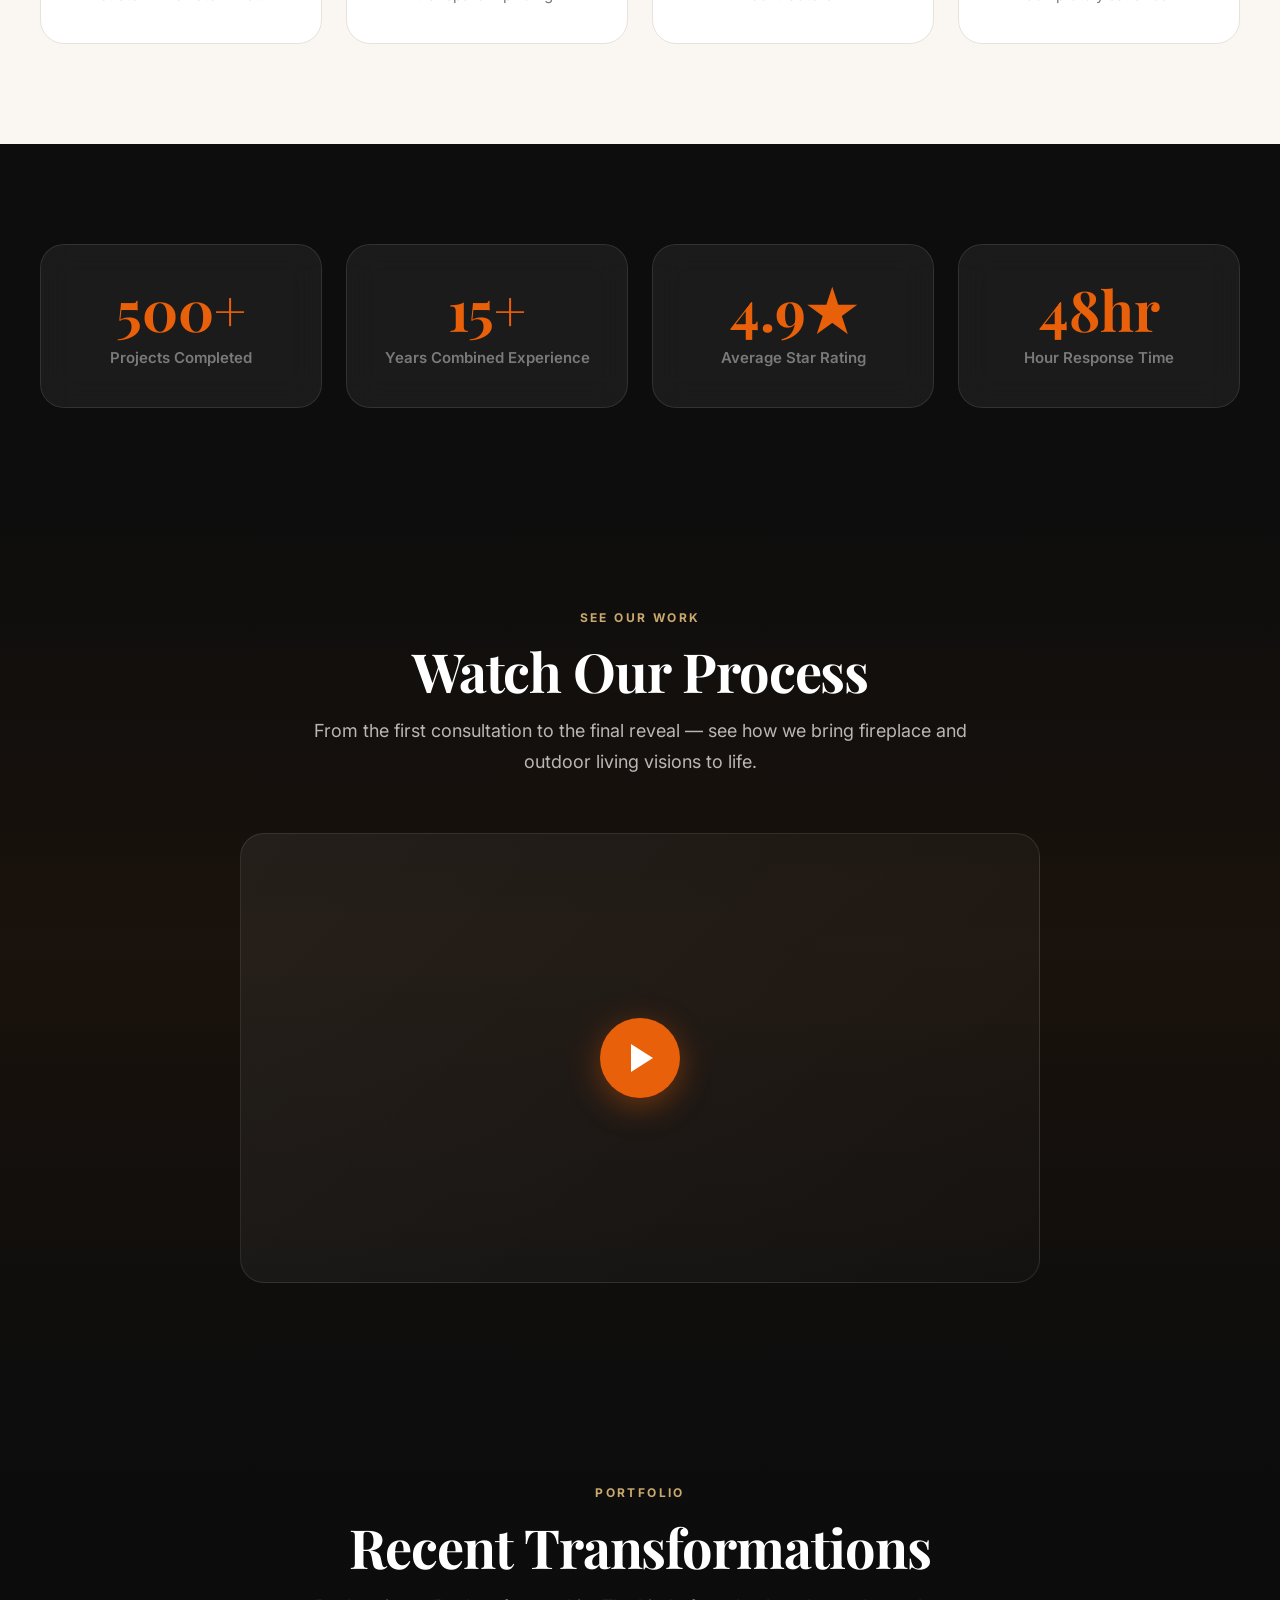
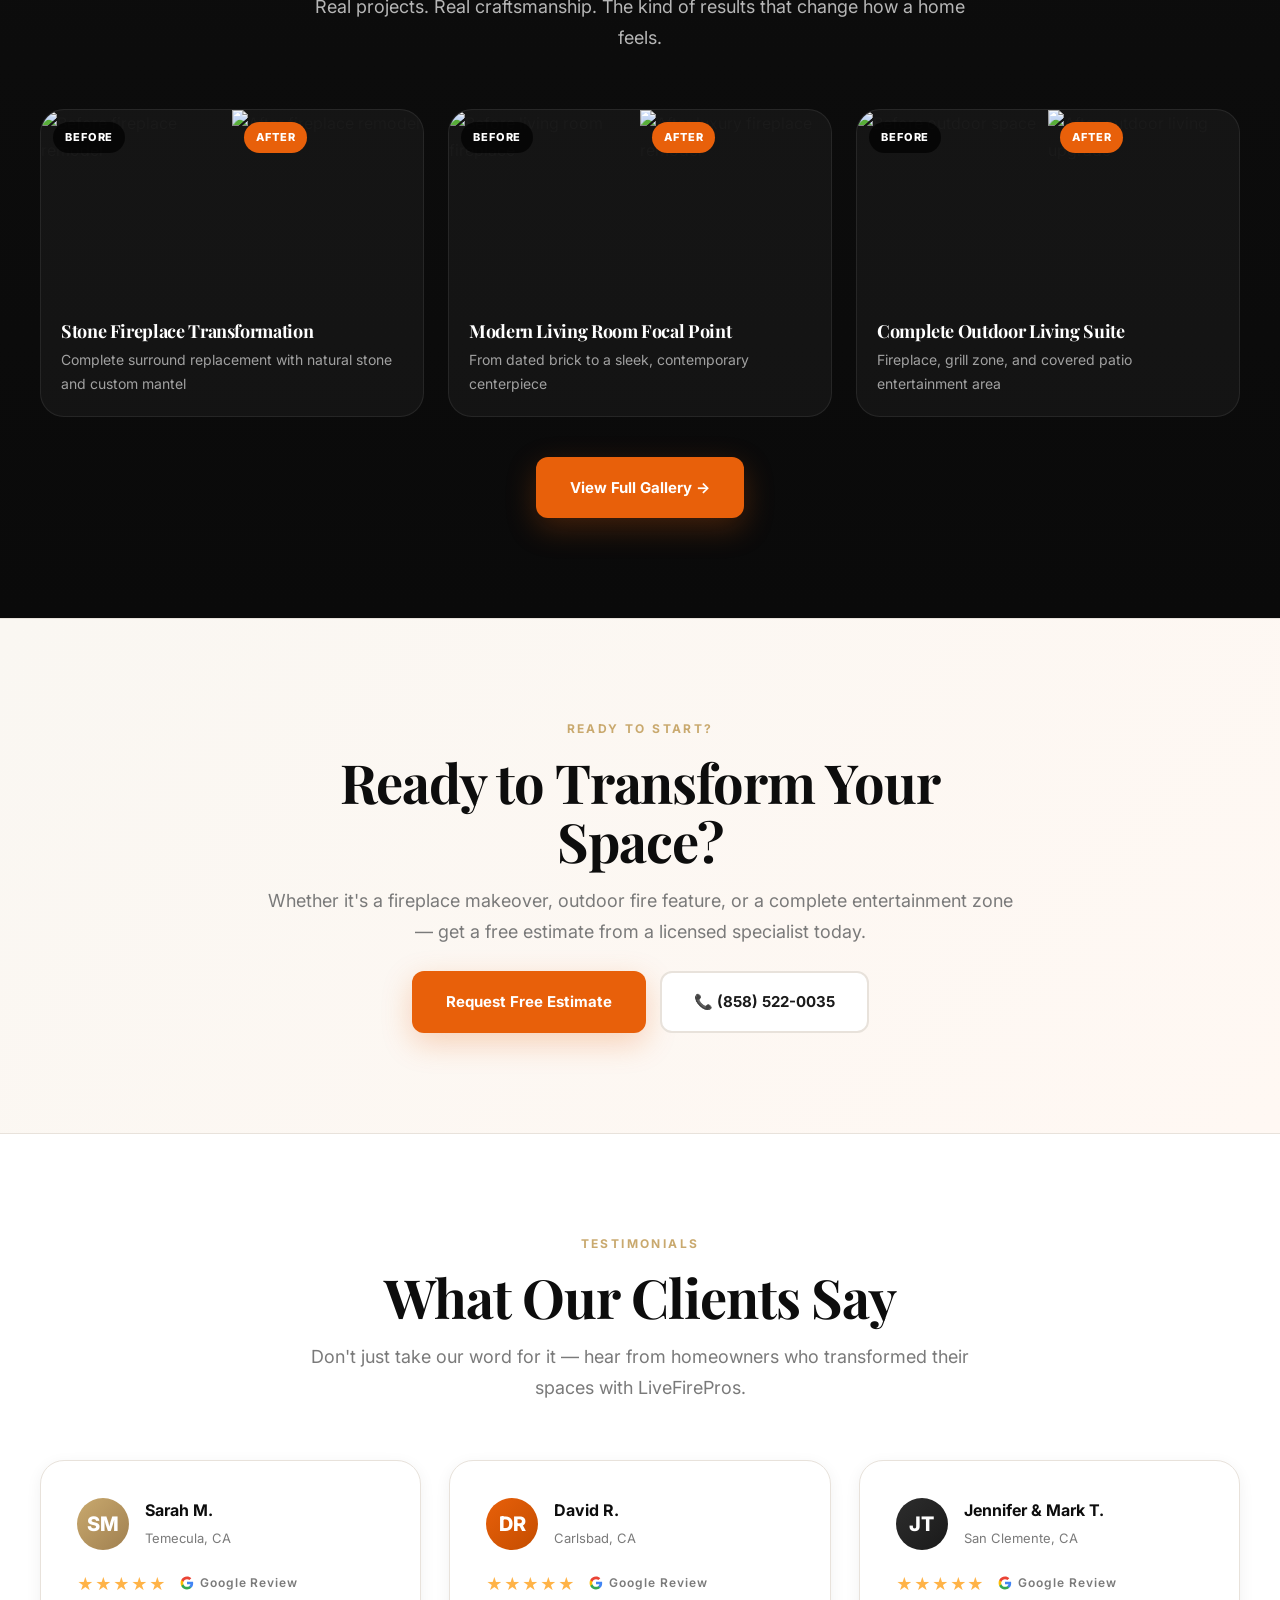
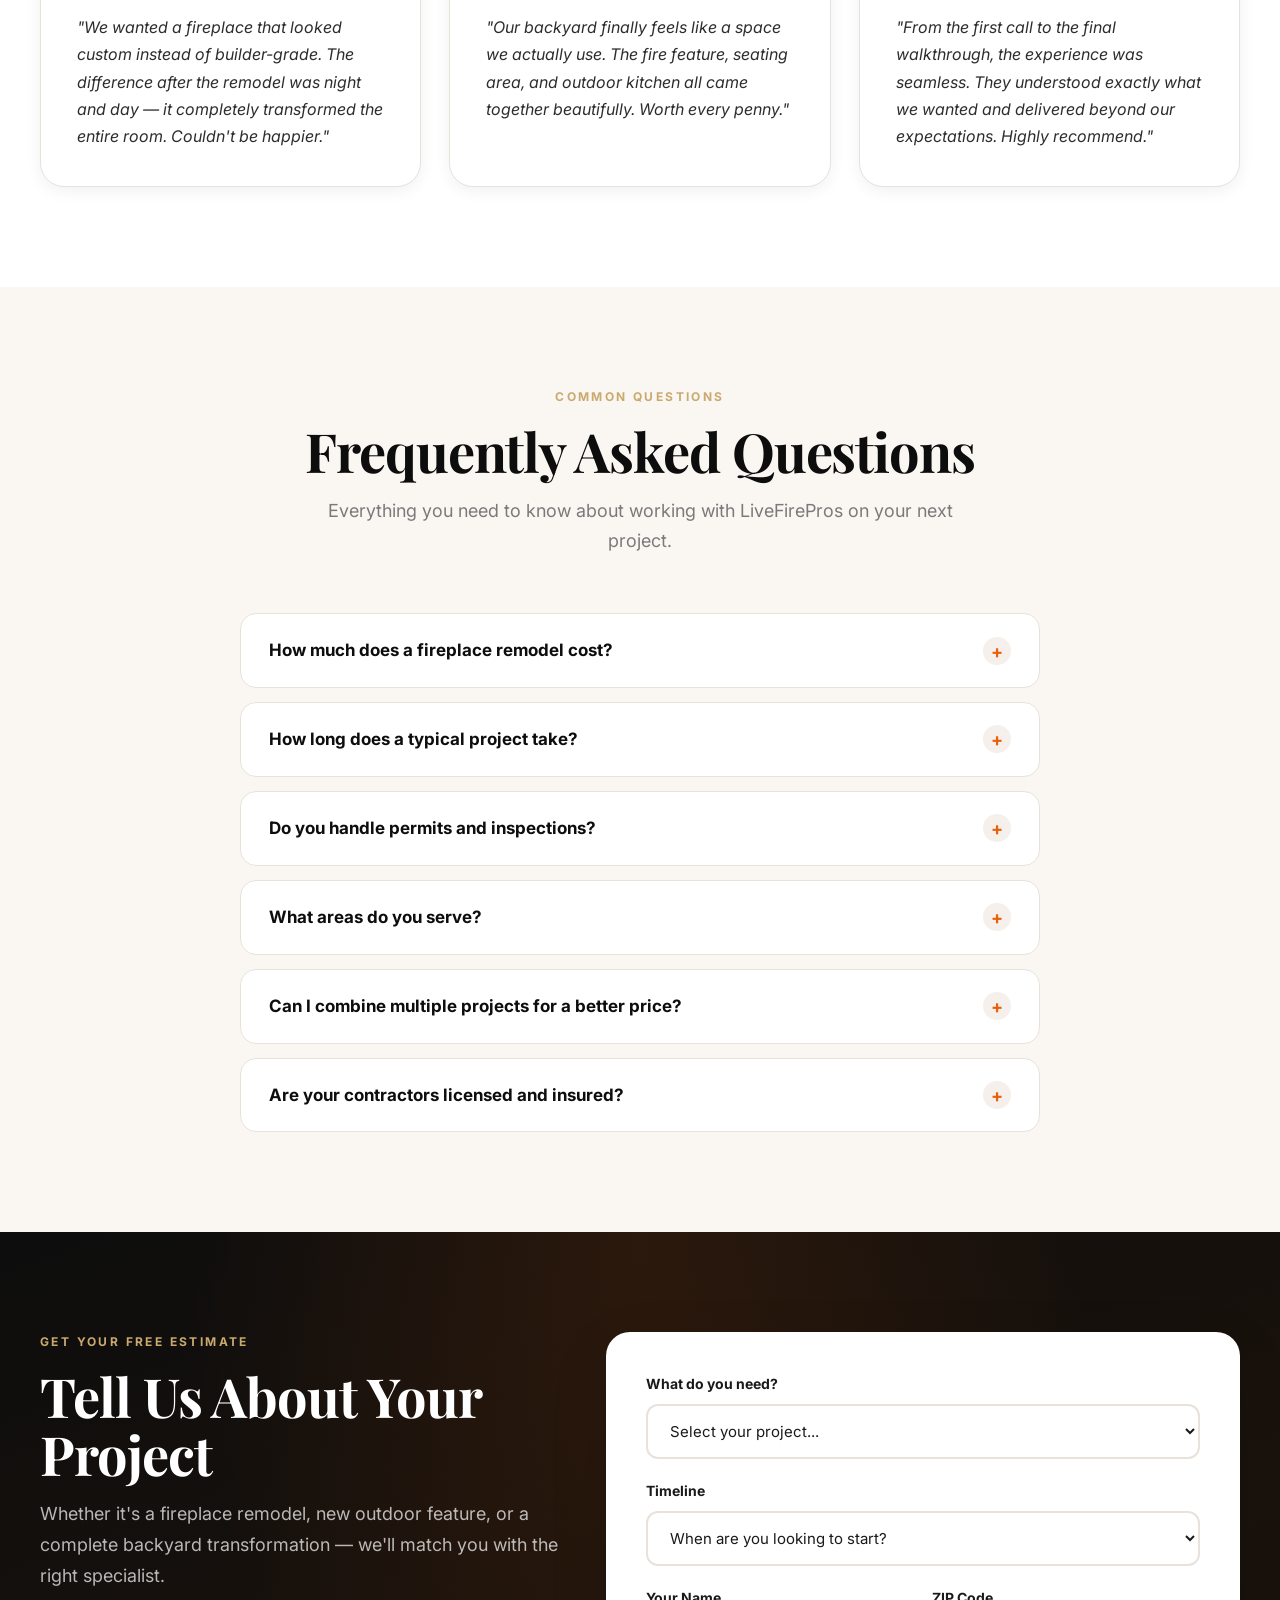
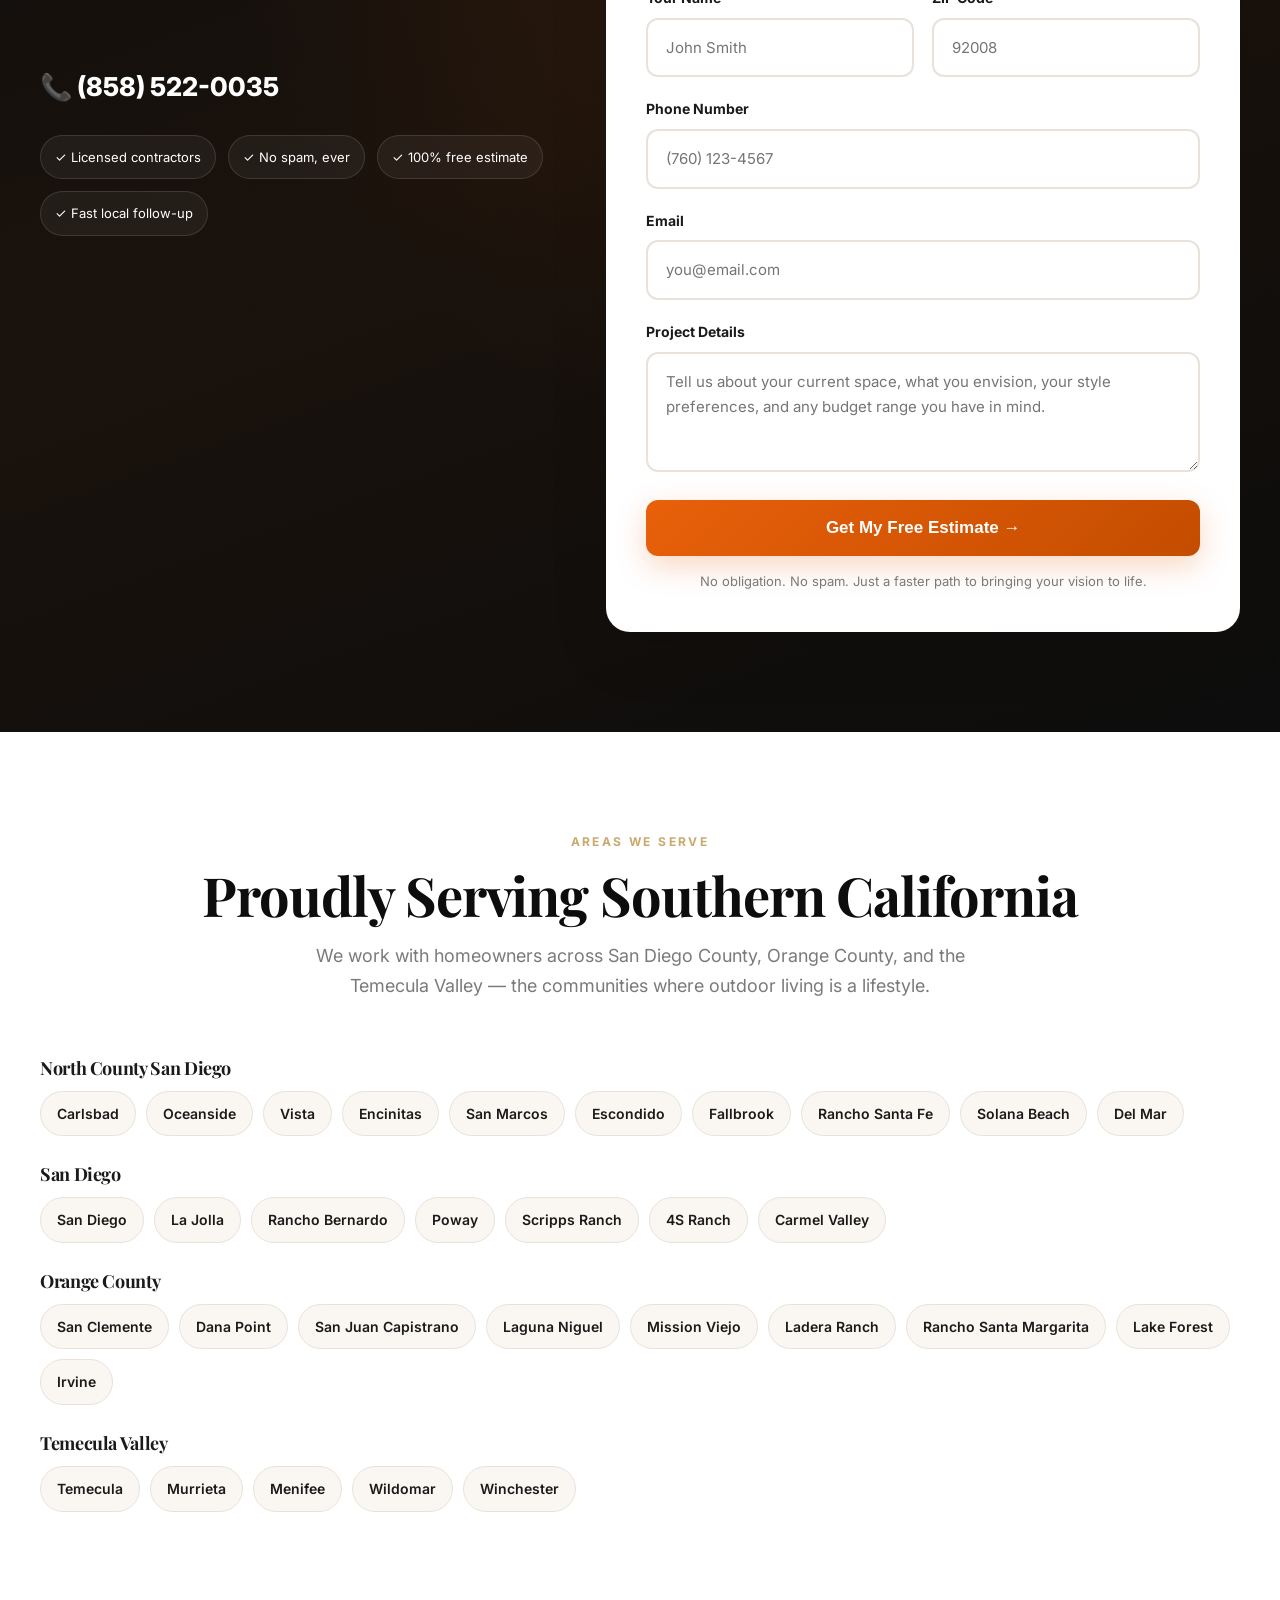
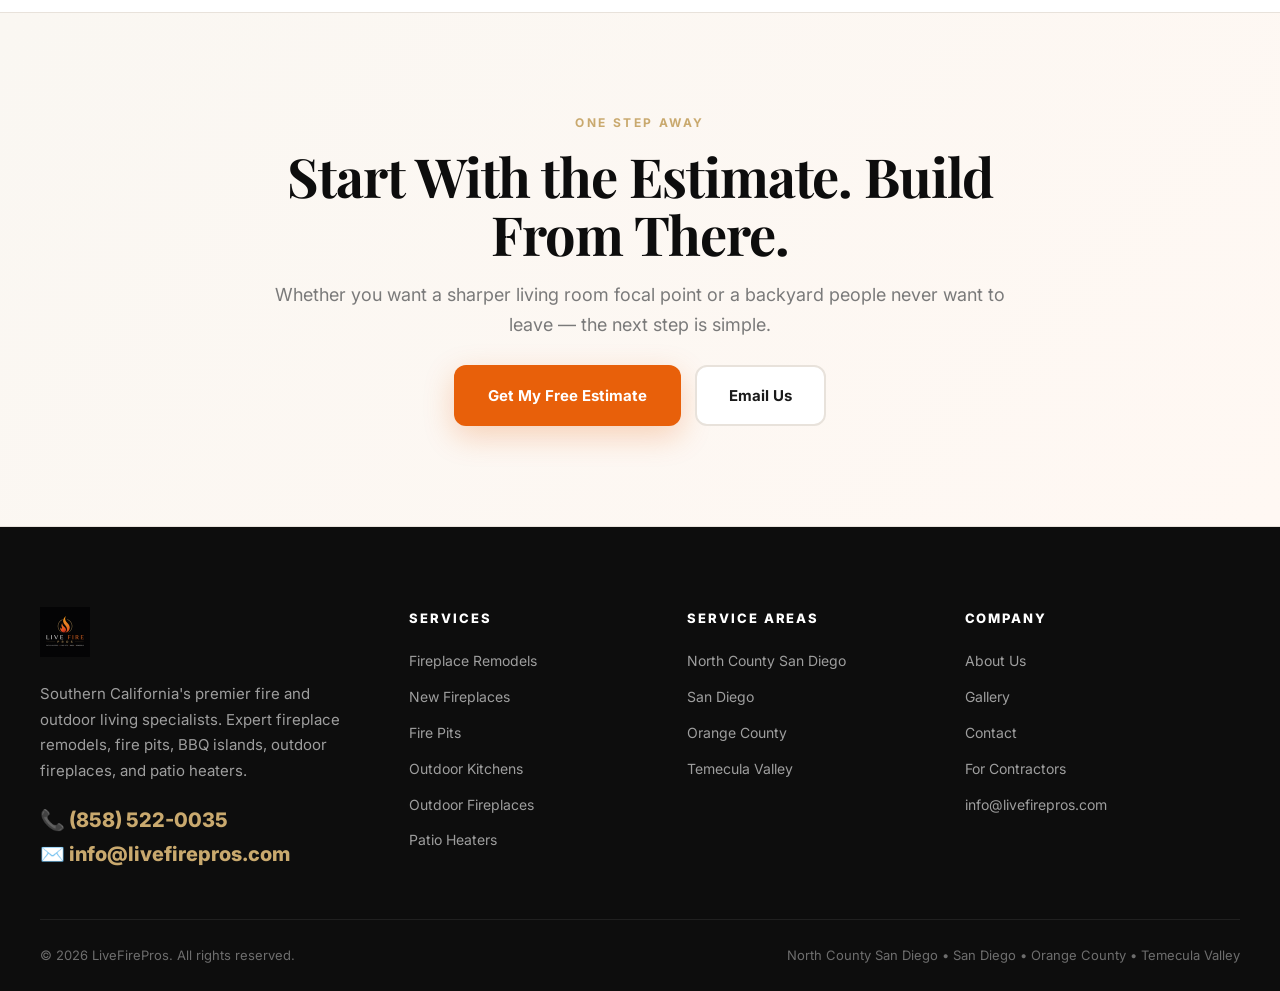
==== commit 820424db: "Add LiveFirePros logo sitewide — nav, footer, favicon, links page - Replace text logo with image log" ====
--- a/index.html
+++ b/index.html
@@ -3,6 +3,9 @@
 <head>
   <meta charset="UTF-8">
   <meta name="viewport" content="width=device-width, initial-scale=1.0">
+  <link rel="icon" type="image/png" sizes="32x32" href="/images/favicon-32.png">
+  <link rel="icon" type="image/png" sizes="16x16" href="/images/favicon-16.png">
+  <link rel="apple-touch-icon" sizes="180x180" href="/images/apple-touch-icon.png">
   <title>LiveFirePros — Premium Fireplace & Outdoor Living | Southern California</title>
   <meta name="description" content="Southern California's premier fireplace and outdoor living specialists. Expert fireplace remodels, fire pits, BBQ islands, outdoor kitchens, and patio heaters. Free estimates from licensed pros.">
   <link rel="canonical" href="https://livefirepros.com/">
@@ -167,7 +170,7 @@
   <!-- Navigation -->
   <nav class="nav-transparent" id="mainNav">
     <div class="nav-inner">
-      <a href="/" class="logo">Live<span>Fire</span>Pros</a>
+      <a href="/" class="logo"><img src="/images/logo.png" srcset="/images/logo@2x.png 2x" alt="LiveFirePros" height="50"></a>
       <div class="nav-links">
         <a href="#services">Services</a>
         <a href="/gallery.html">Gallery</a>
@@ -620,7 +623,7 @@
     <div class="container">
       <div class="footer-grid">
         <div class="footer-brand">
-          <a href="/" class="logo">Live<span>Fire</span>Pros</a>
+          <a href="/" class="logo"><img src="/images/logo.png" srcset="/images/logo@2x.png 2x" alt="LiveFirePros" height="50"></a>
           <p>Southern California's premier fire and outdoor living specialists. Expert fireplace remodels, fire pits, BBQ islands, outdoor fireplaces, and patio heaters.</p>
           <a href="tel:+18585220035" class="footer-phone">📞 (858) 522-0035</a>
           <a href="mailto:info@livefirepros.com" class="footer-phone">✉️ info@livefirepros.com</a>
--- a/styles.css
+++ b/styles.css
@@ -73,7 +73,8 @@
   max-width: var(--max); margin: 0 auto; height: 80px;
   display: flex; align-items: center; justify-content: space-between; gap: 20px; padding: 0 24px;
 }
-.logo { color: var(--white); font-family: var(--font-sans); font-size: 26px; font-weight: 900; letter-spacing: -0.03em; }
+.logo { color: var(--white); font-family: var(--font-sans); font-size: 26px; font-weight: 900; letter-spacing: -0.03em; display: inline-flex; align-items: center; }
+.logo img { height: 50px; width: auto; display: block; }
 .logo span { color: var(--fire); }
 .nav-links { display: flex; gap: 32px; align-items: center; }
 .nav-links a { color: rgba(255,255,255,0.75); font-weight: 600; font-size: 14px; transition: var(--transition); position: relative; }
@@ -185,7 +186,7 @@
 .footer-grid { display: grid; grid-template-columns: 1.4fr 1fr 1fr 1.2fr; gap: 48px; padding-bottom: 48px; border-bottom: 1px solid rgba(255,255,255,0.08); }
 .footer-brand .logo { font-size: 28px; display: inline-block; margin-bottom: 16px; }
 .footer-brand p { font-size: 15px; line-height: 1.7; color: rgba(255,255,255,0.6); margin-bottom: 20px; }
-.footer-phone { display: inline-flex; align-items: center; gap: 8px; color: var(--gold); font-size: 20px; font-weight: 800; transition: var(--transition); }
+.footer-phone { display: flex; align-items: center; gap: 8px; color: var(--gold); font-size: 20px; font-weight: 800; transition: var(--transition); }
 .footer-phone:hover { color: var(--ember); }
 .footer-heading { font-family: var(--font-sans); font-size: 13px; font-weight: 800; text-transform: uppercase; letter-spacing: 0.15em; color: var(--white); margin-bottom: 20px; }
 .footer-links { display: flex; flex-direction: column; gap: 12px; }
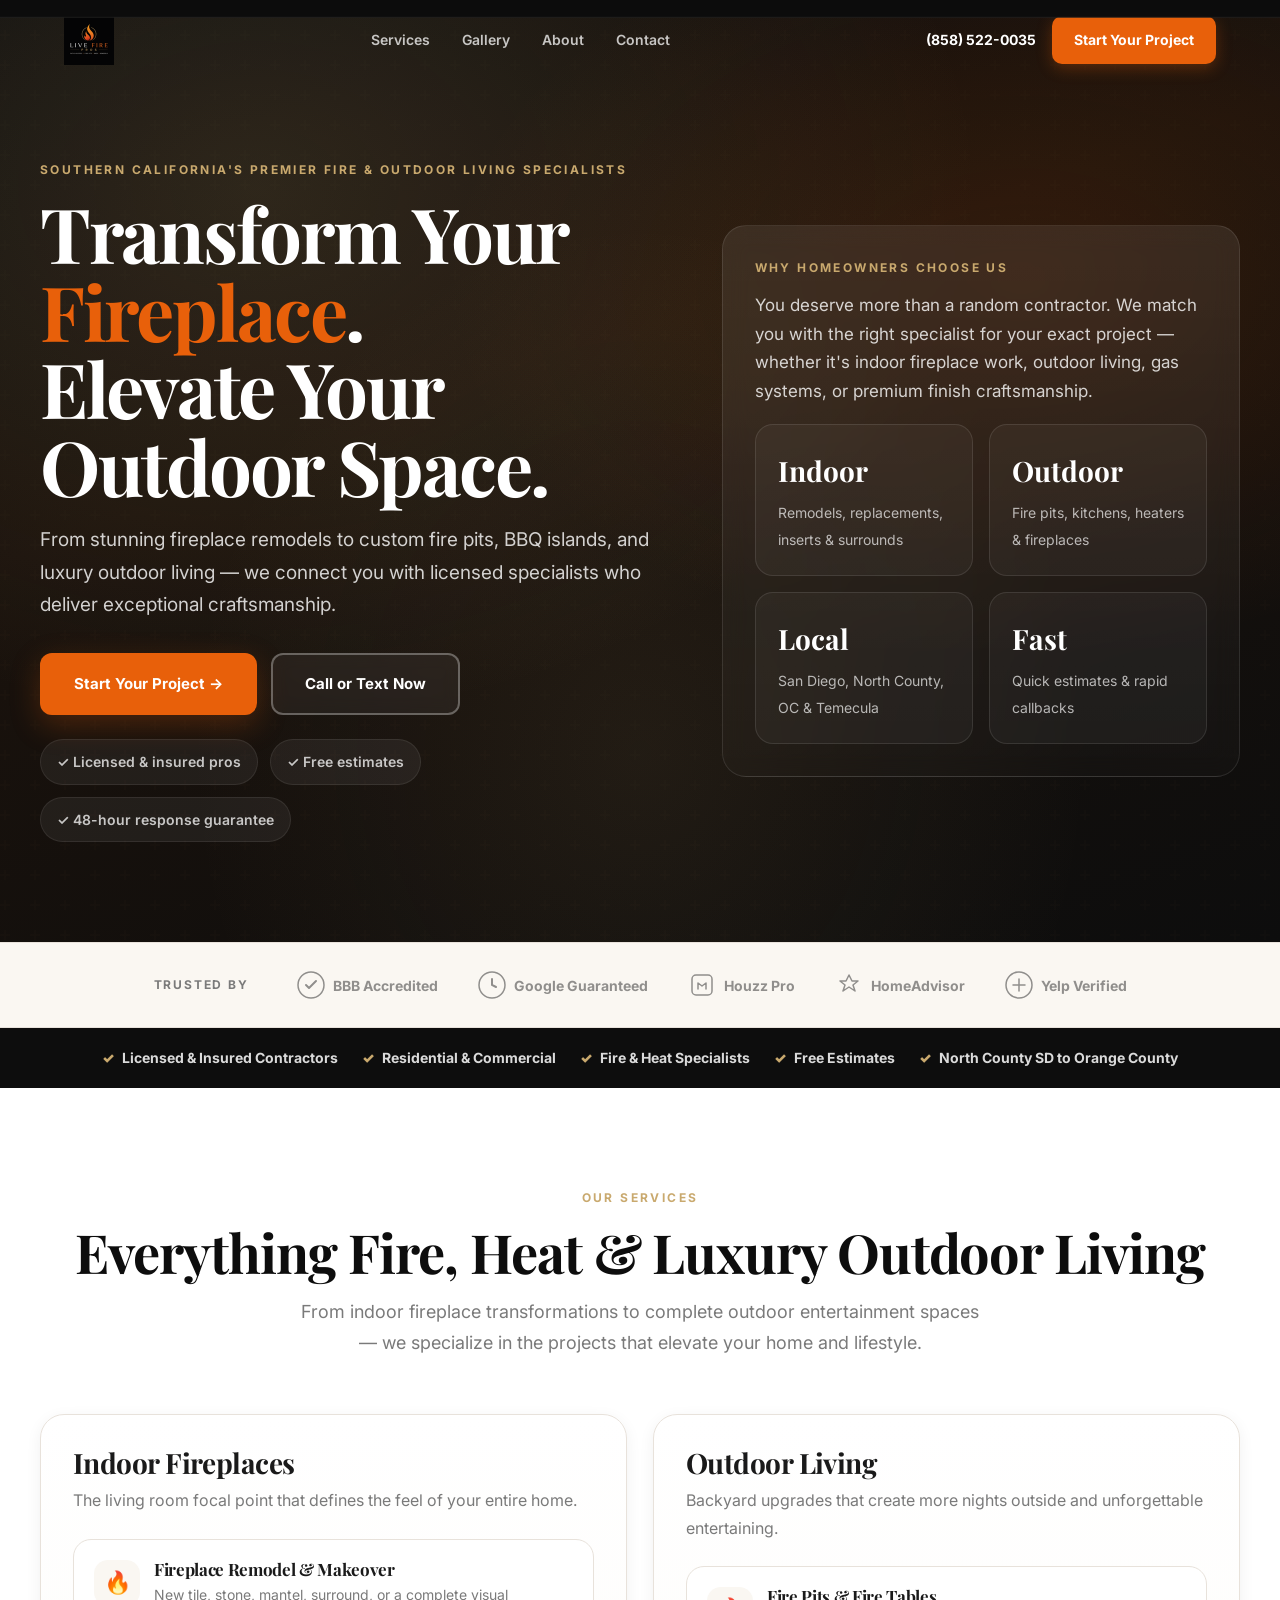
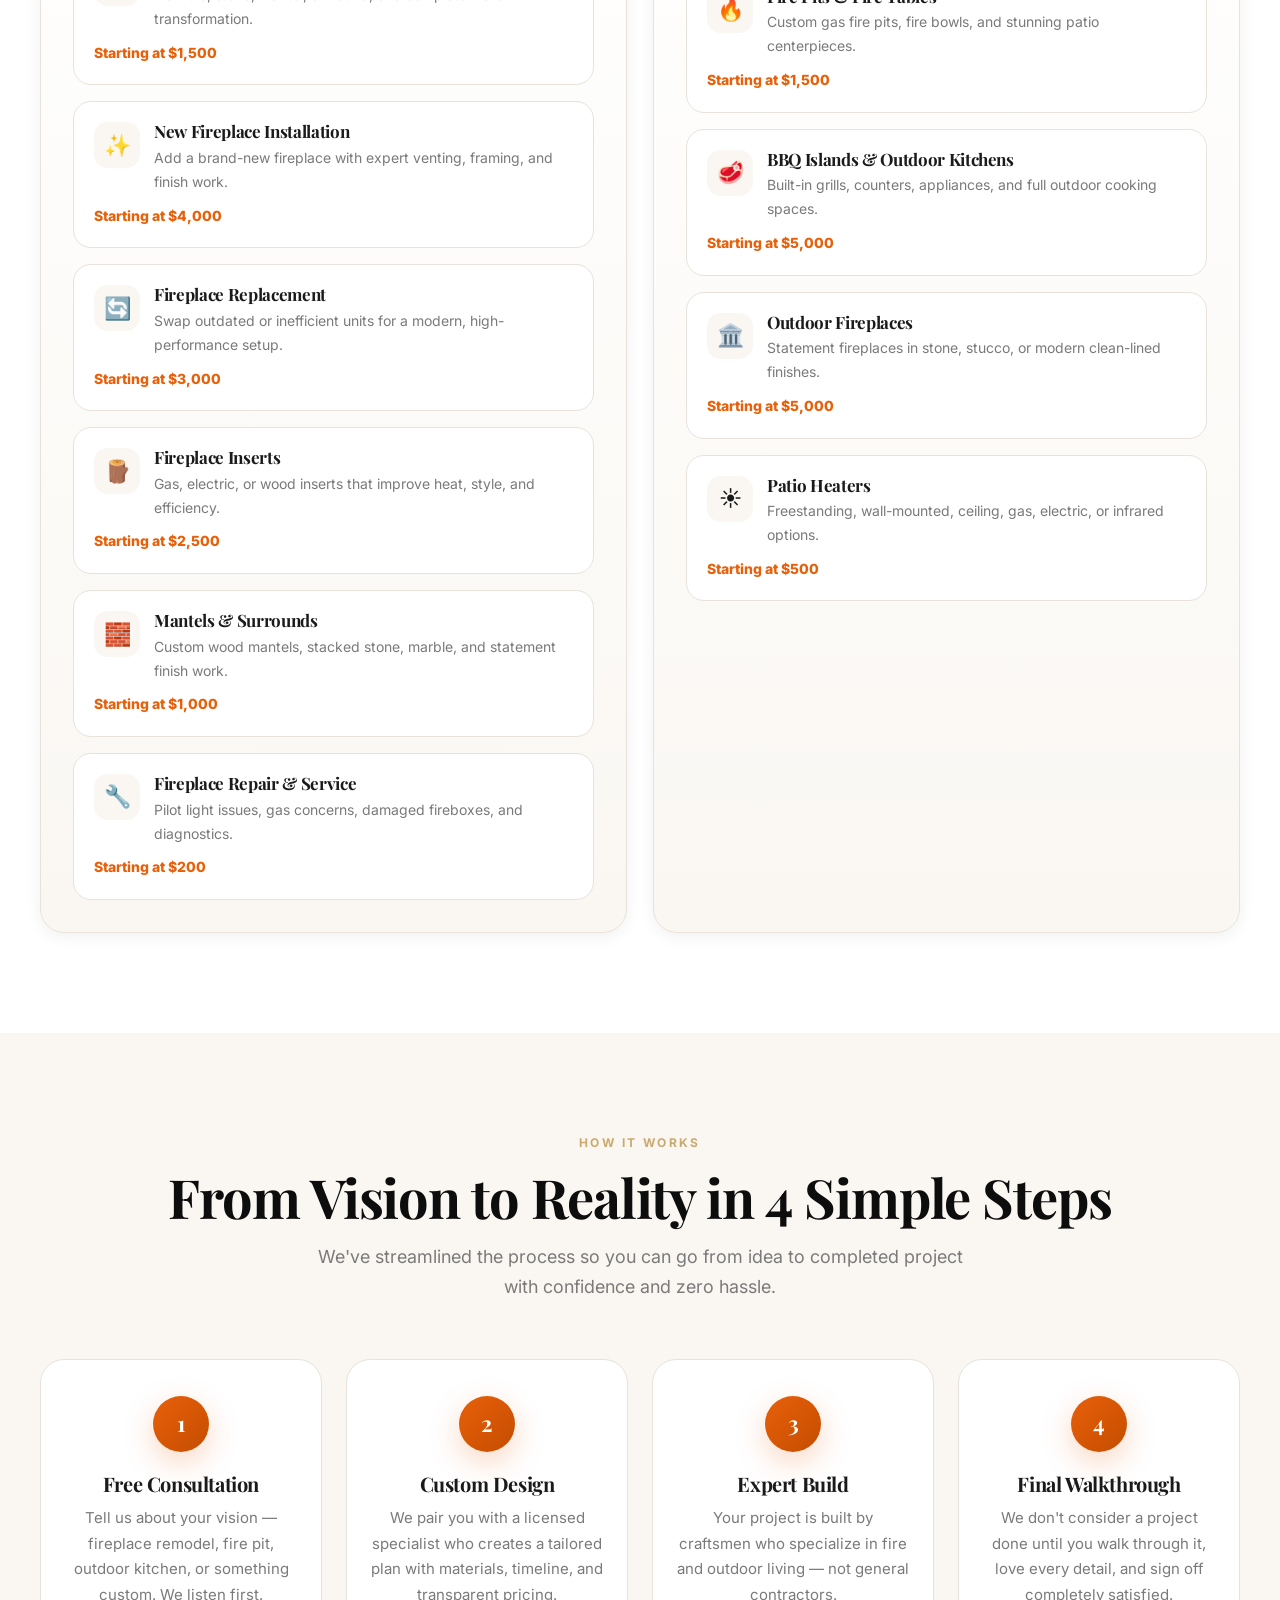
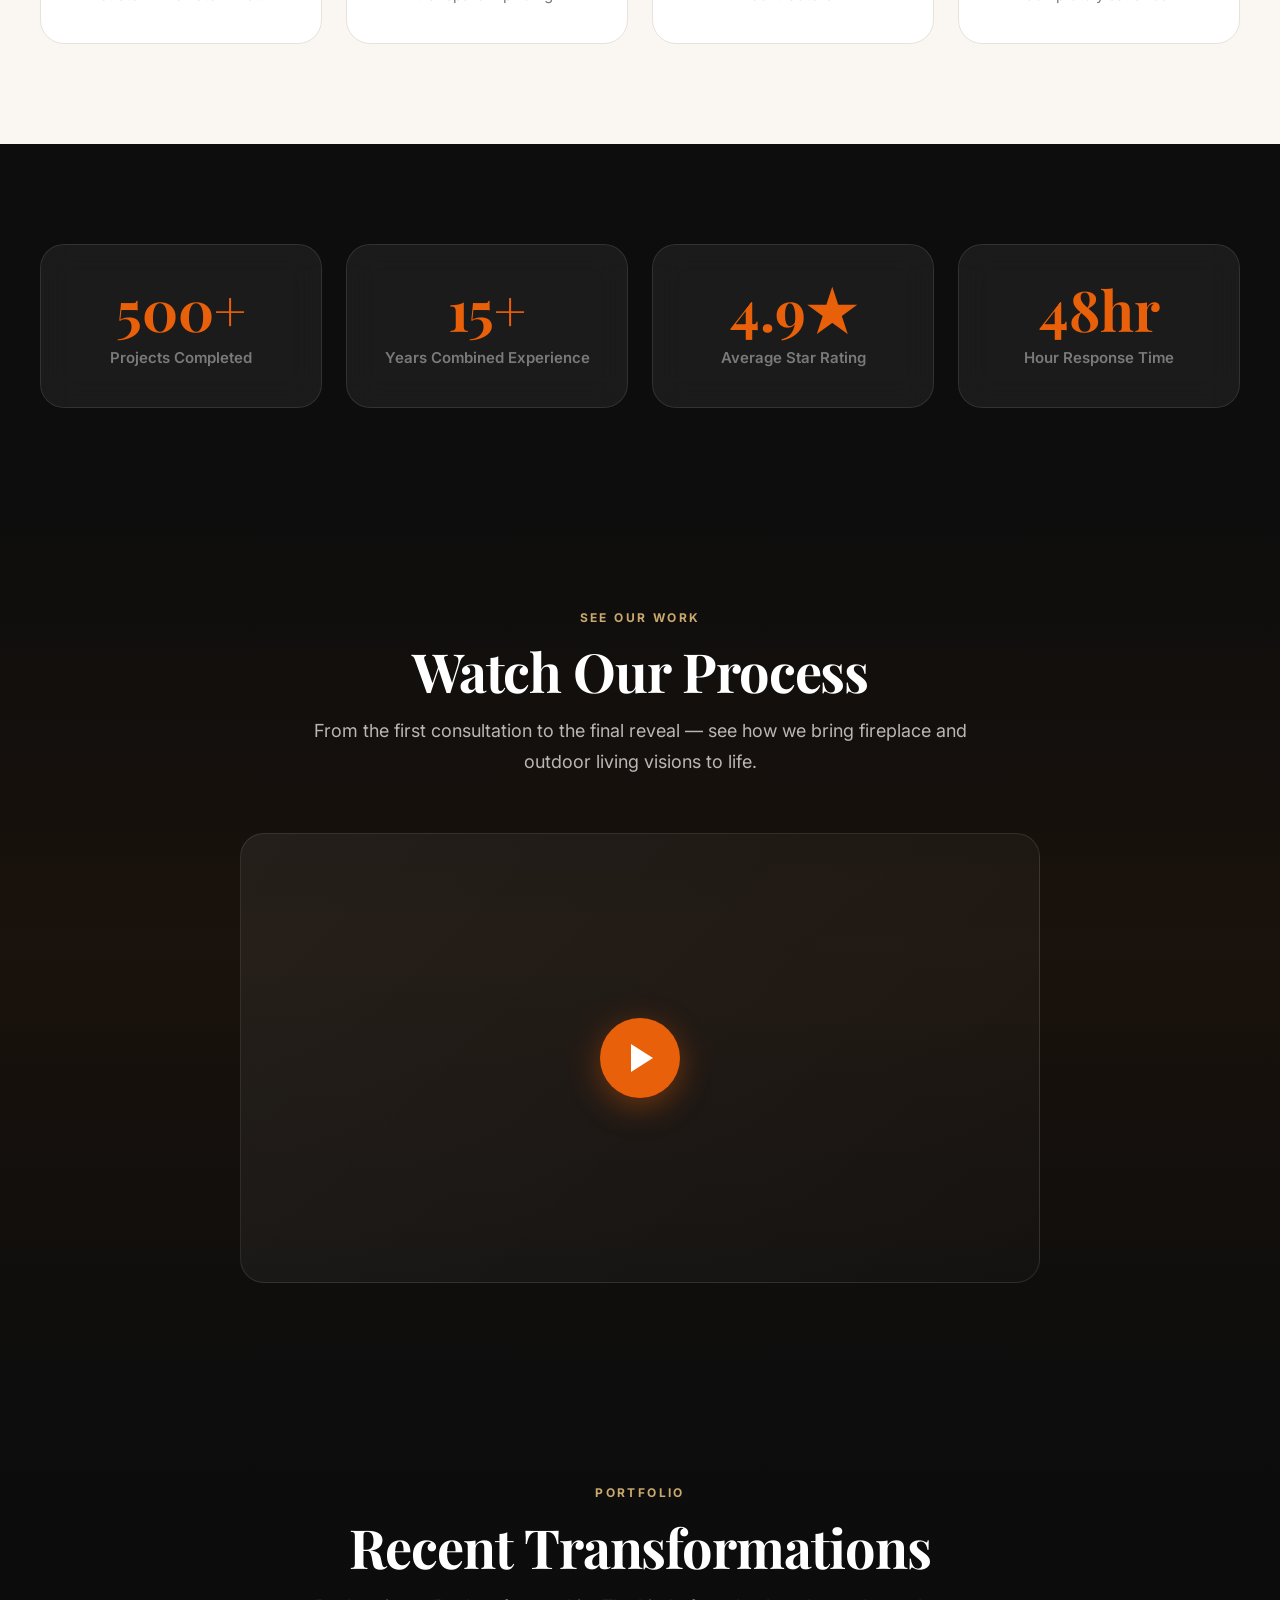
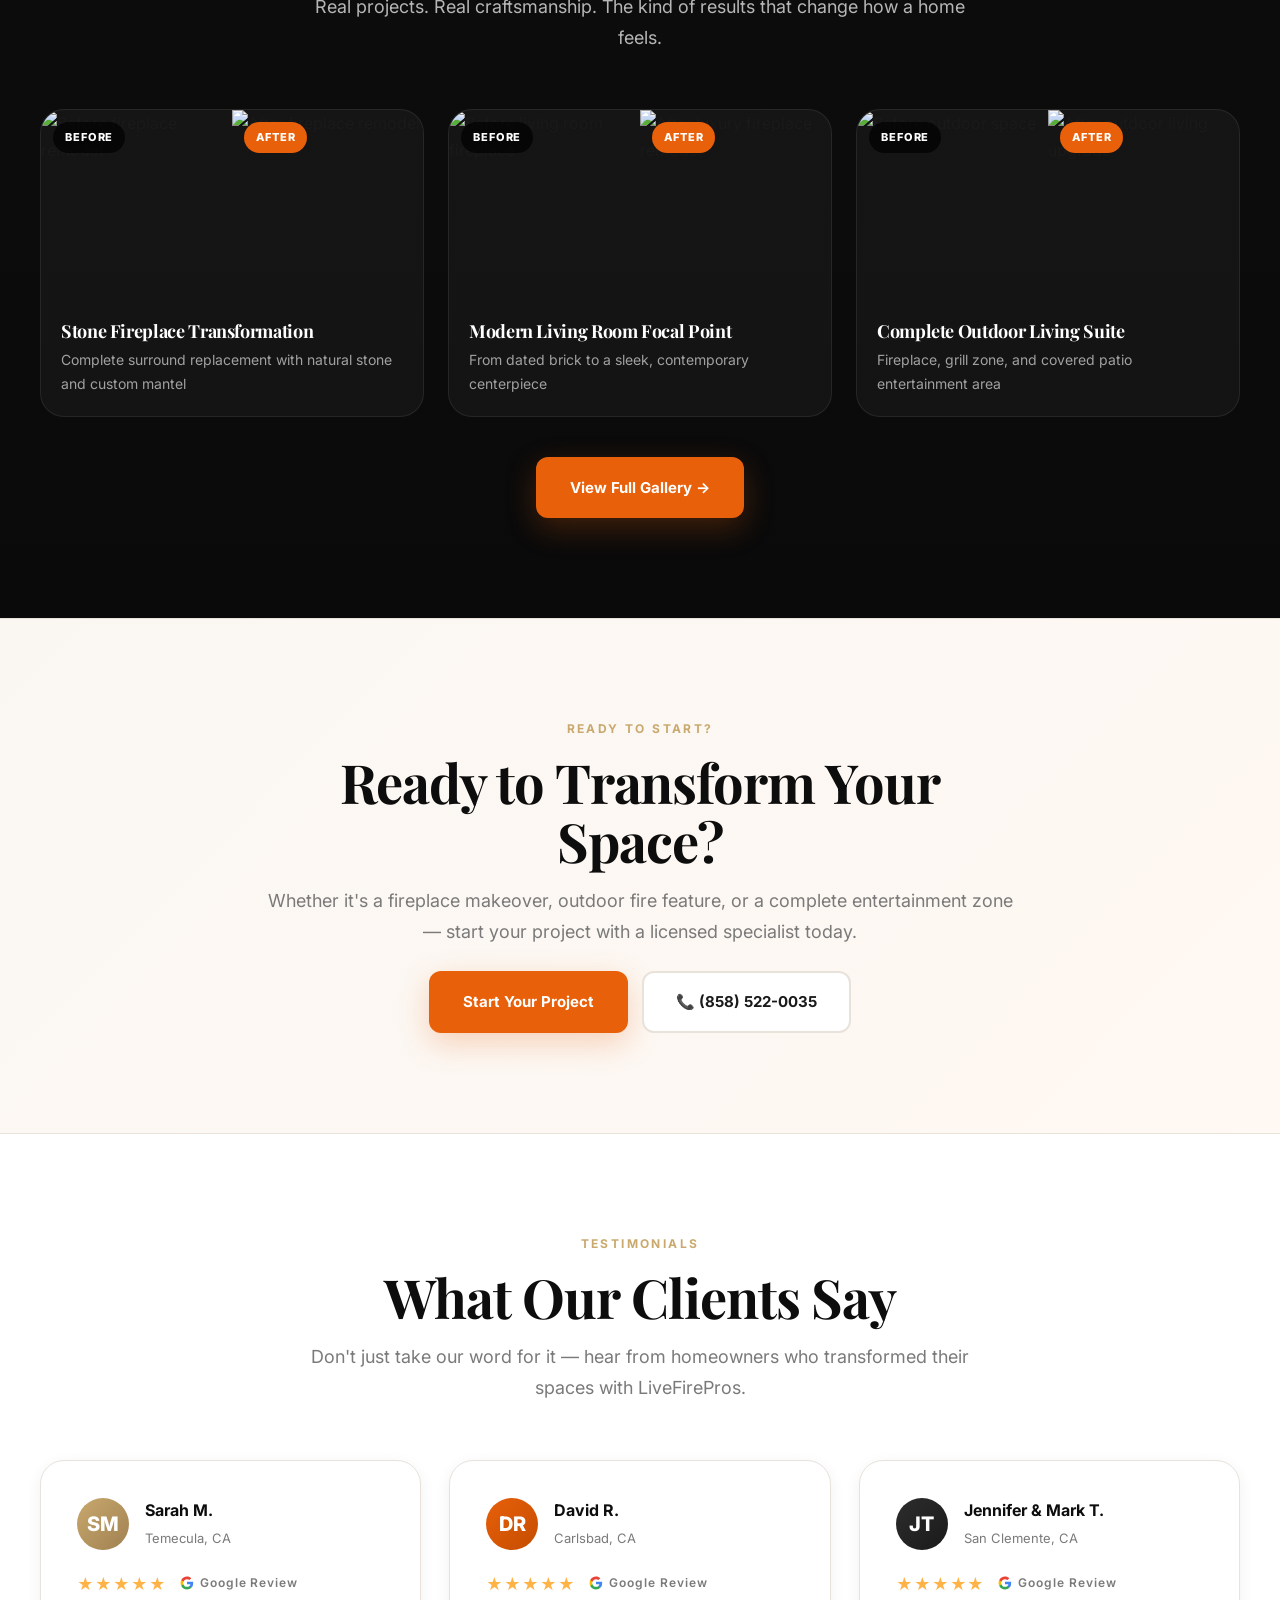
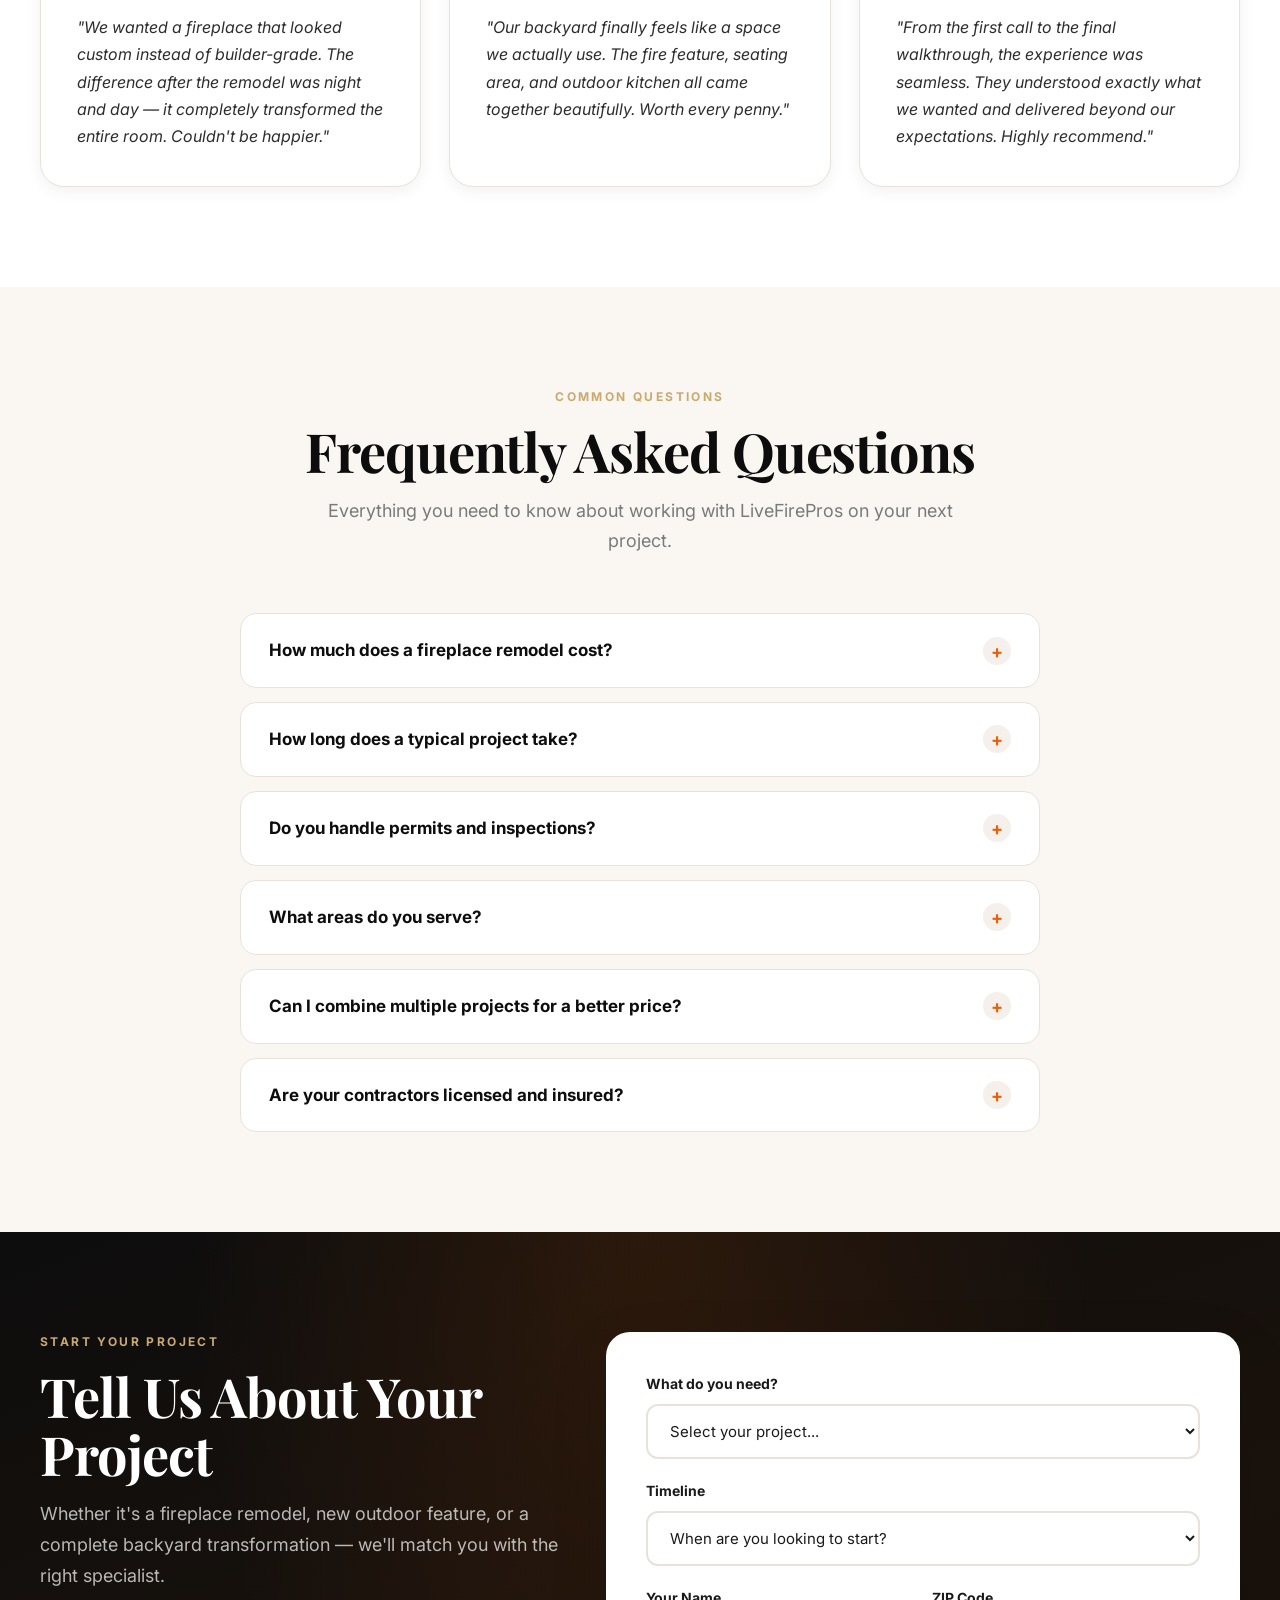
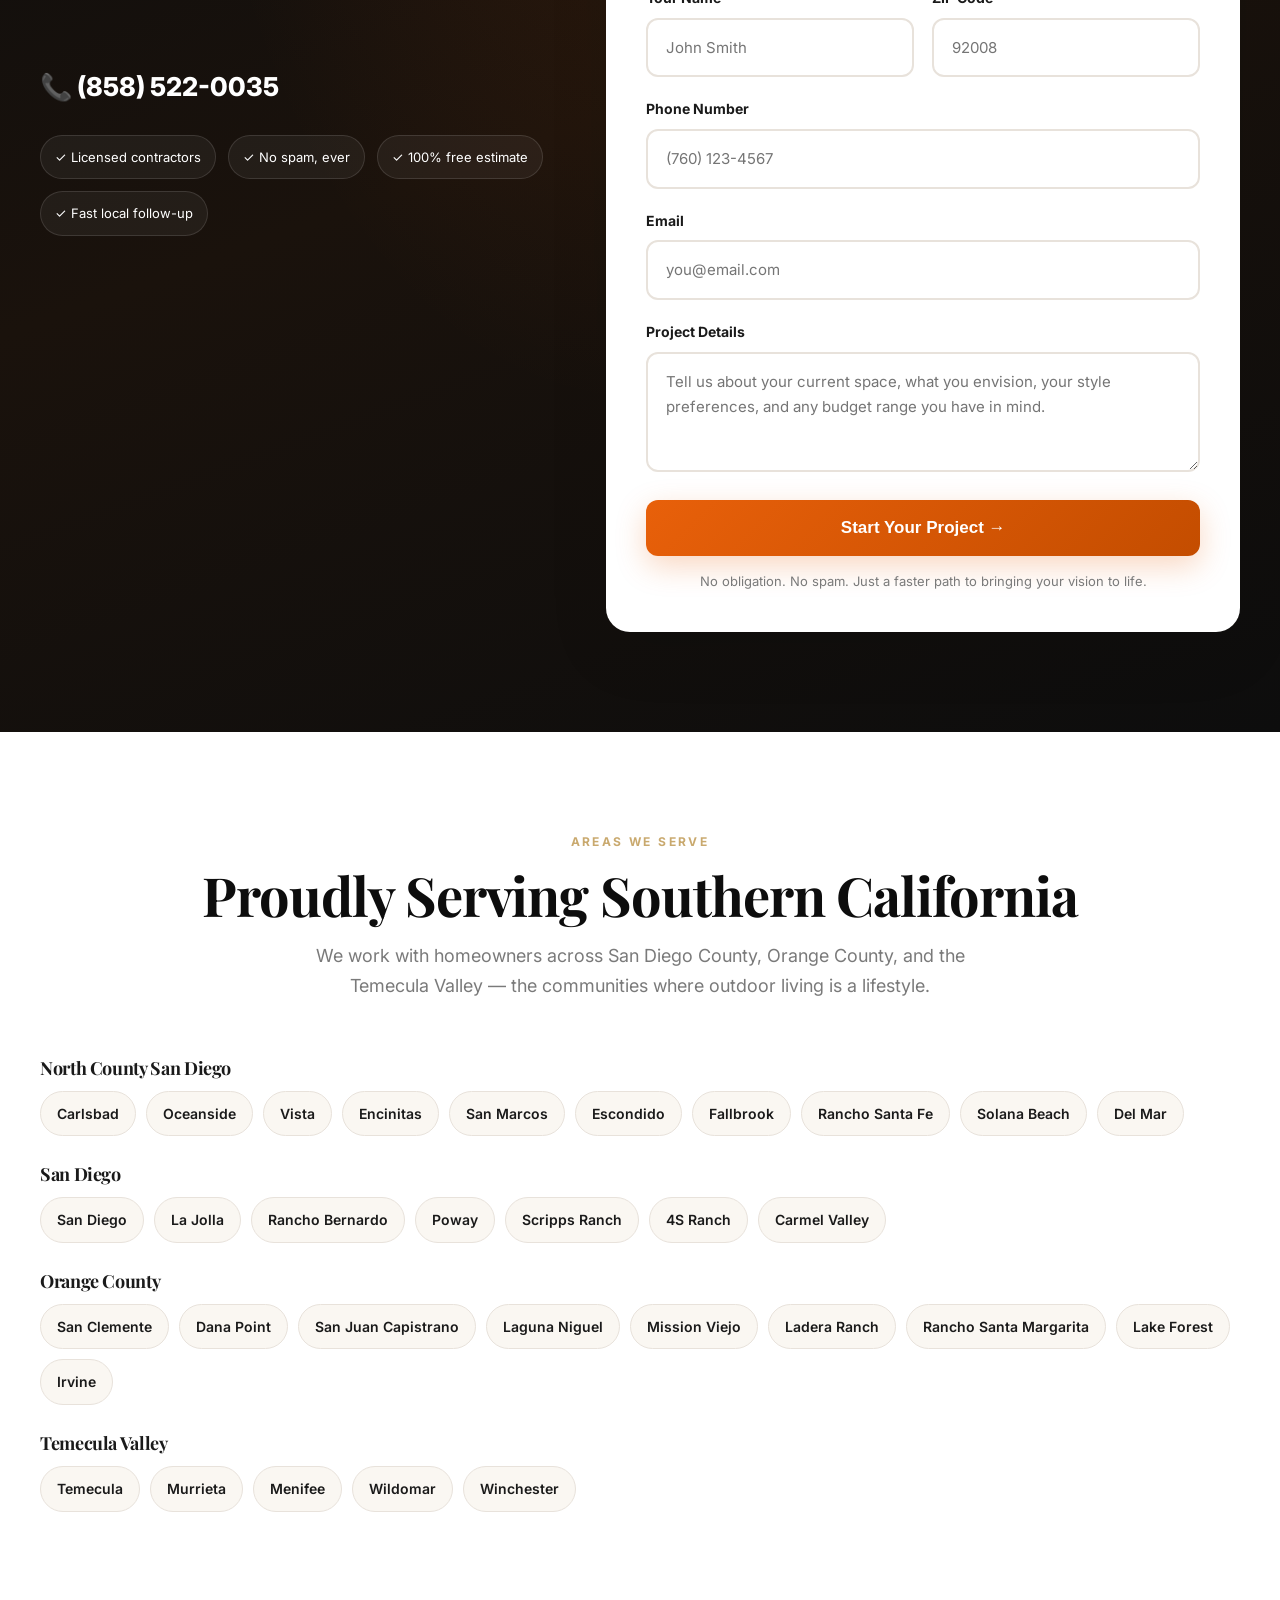
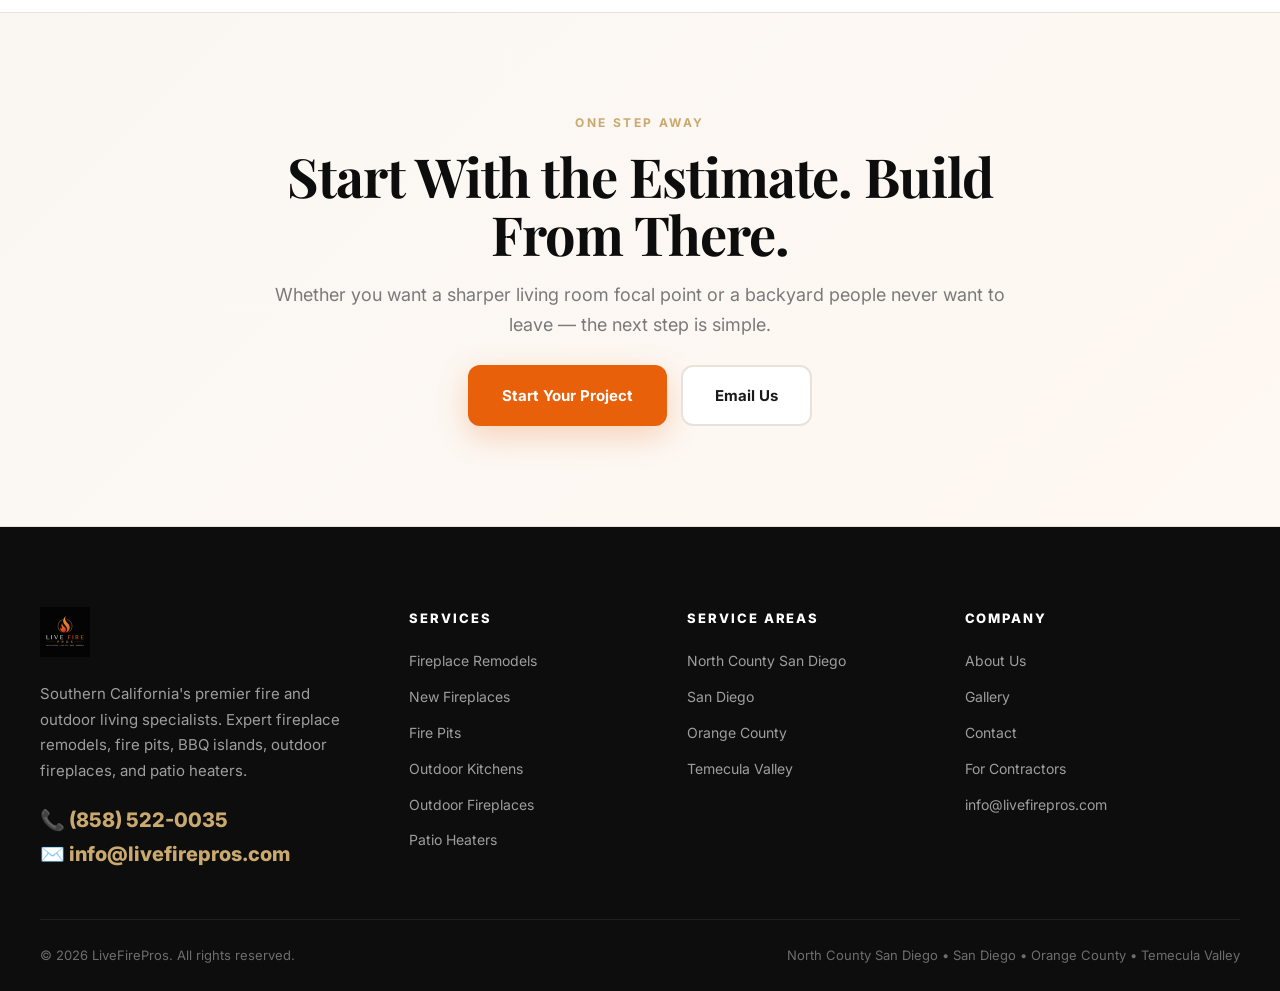
==== commit caf6c981: "Change 'Free Estimate' CTAs to 'Start Your Project' sitewide" ====
--- a/index.html
+++ b/index.html
@@ -179,7 +179,7 @@
       </div>
       <div class="nav-actions">
         <a href="tel:+18585220035" class="nav-phone">(858) 522-0035</a>
-        <a href="#quote" class="nav-cta">Free Estimate</a>
+        <a href="#quote" class="nav-cta">Start Your Project</a>
         <button class="nav-toggle" id="navToggle" aria-label="Open menu">☰</button>
       </div>
     </div>
@@ -200,7 +200,7 @@
         <h1>Transform Your <span class="accent">Fireplace</span>.<br>Elevate Your Outdoor Space.</h1>
         <p class="lead">From stunning fireplace remodels to custom fire pits, BBQ islands, and luxury outdoor living — we connect you with licensed specialists who deliver exceptional craftsmanship.</p>
         <div class="hero-buttons">
-          <a href="#quote" class="btn btn-primary">Get My Free Estimate →</a>
+          <a href="#quote" class="btn btn-primary">Start Your Project →</a>
           <a href="tel:+18585220035" class="btn btn-secondary">Call or Text Now</a>
         </div>
         <div class="hero-trust">
@@ -430,9 +430,9 @@
     <div class="container cta-box reveal">
       <div class="eyebrow text-center">Ready To Start?</div>
       <h2 class="section-title text-center">Ready to Transform Your Space?</h2>
-      <p>Whether it's a fireplace makeover, outdoor fire feature, or a complete entertainment zone — get a free estimate from a licensed specialist today.</p>
+      <p>Whether it's a fireplace makeover, outdoor fire feature, or a complete entertainment zone — start your project with a licensed specialist today.</p>
       <div class="cta-buttons">
-        <a href="#quote" class="btn btn-primary">Request Free Estimate</a>
+        <a href="#quote" class="btn btn-primary">Start Your Project</a>
         <a href="tel:+18585220035" class="btn btn-outline">📞 (858) 522-0035</a>
       </div>
     </div>
@@ -521,7 +521,7 @@
   <section class="section form-section" id="quote">
     <div class="container form-grid">
       <div class="form-copy reveal">
-        <div class="eyebrow" style="text-align:left;color:var(--gold);">Get Your Free Estimate</div>
+        <div class="eyebrow" style="text-align:left;color:var(--gold);">Start Your Project</div>
         <h2 class="section-title section-title-light" style="text-align:left;">Tell Us About Your Project</h2>
         <p class="section-subtitle section-subtitle-light" style="text-align:left;margin-left:0;">Whether it's a fireplace remodel, new outdoor feature, or a complete backyard transformation — we'll match you with the right specialist.</p>
         <a href="tel:+18585220035" class="form-phone">📞 (858) 522-0035</a>
@@ -572,7 +572,7 @@
         <div class="form-group"><label for="phone">Phone Number</label><input type="tel" id="phone" name="phone" placeholder="(760) 123-4567" required></div>
         <div class="form-group"><label for="email">Email</label><input type="email" id="email" name="email" placeholder="you@email.com" required></div>
         <div class="form-group"><label for="details">Project Details</label><textarea id="details" name="details" placeholder="Tell us about your current space, what you envision, your style preferences, and any budget range you have in mind."></textarea></div>
-        <button type="submit" class="submit-btn">Get My Free Estimate →</button>
+        <button type="submit" class="submit-btn">Start Your Project →</button>
         <div class="form-note">No obligation. No spam. Just a faster path to bringing your vision to life.</div>
       </form>
     </div>
@@ -612,7 +612,7 @@
       <h2 class="section-title text-center">Start With the Estimate. Build From There.</h2>
       <p>Whether you want a sharper living room focal point or a backyard people never want to leave — the next step is simple.</p>
       <div class="cta-buttons">
-        <a href="#quote" class="btn btn-primary">Get My Free Estimate</a>
+        <a href="#quote" class="btn btn-primary">Start Your Project</a>
         <a href="mailto:info@livefirepros.com" class="btn btn-outline">Email Us</a>
       </div>
     </div>
